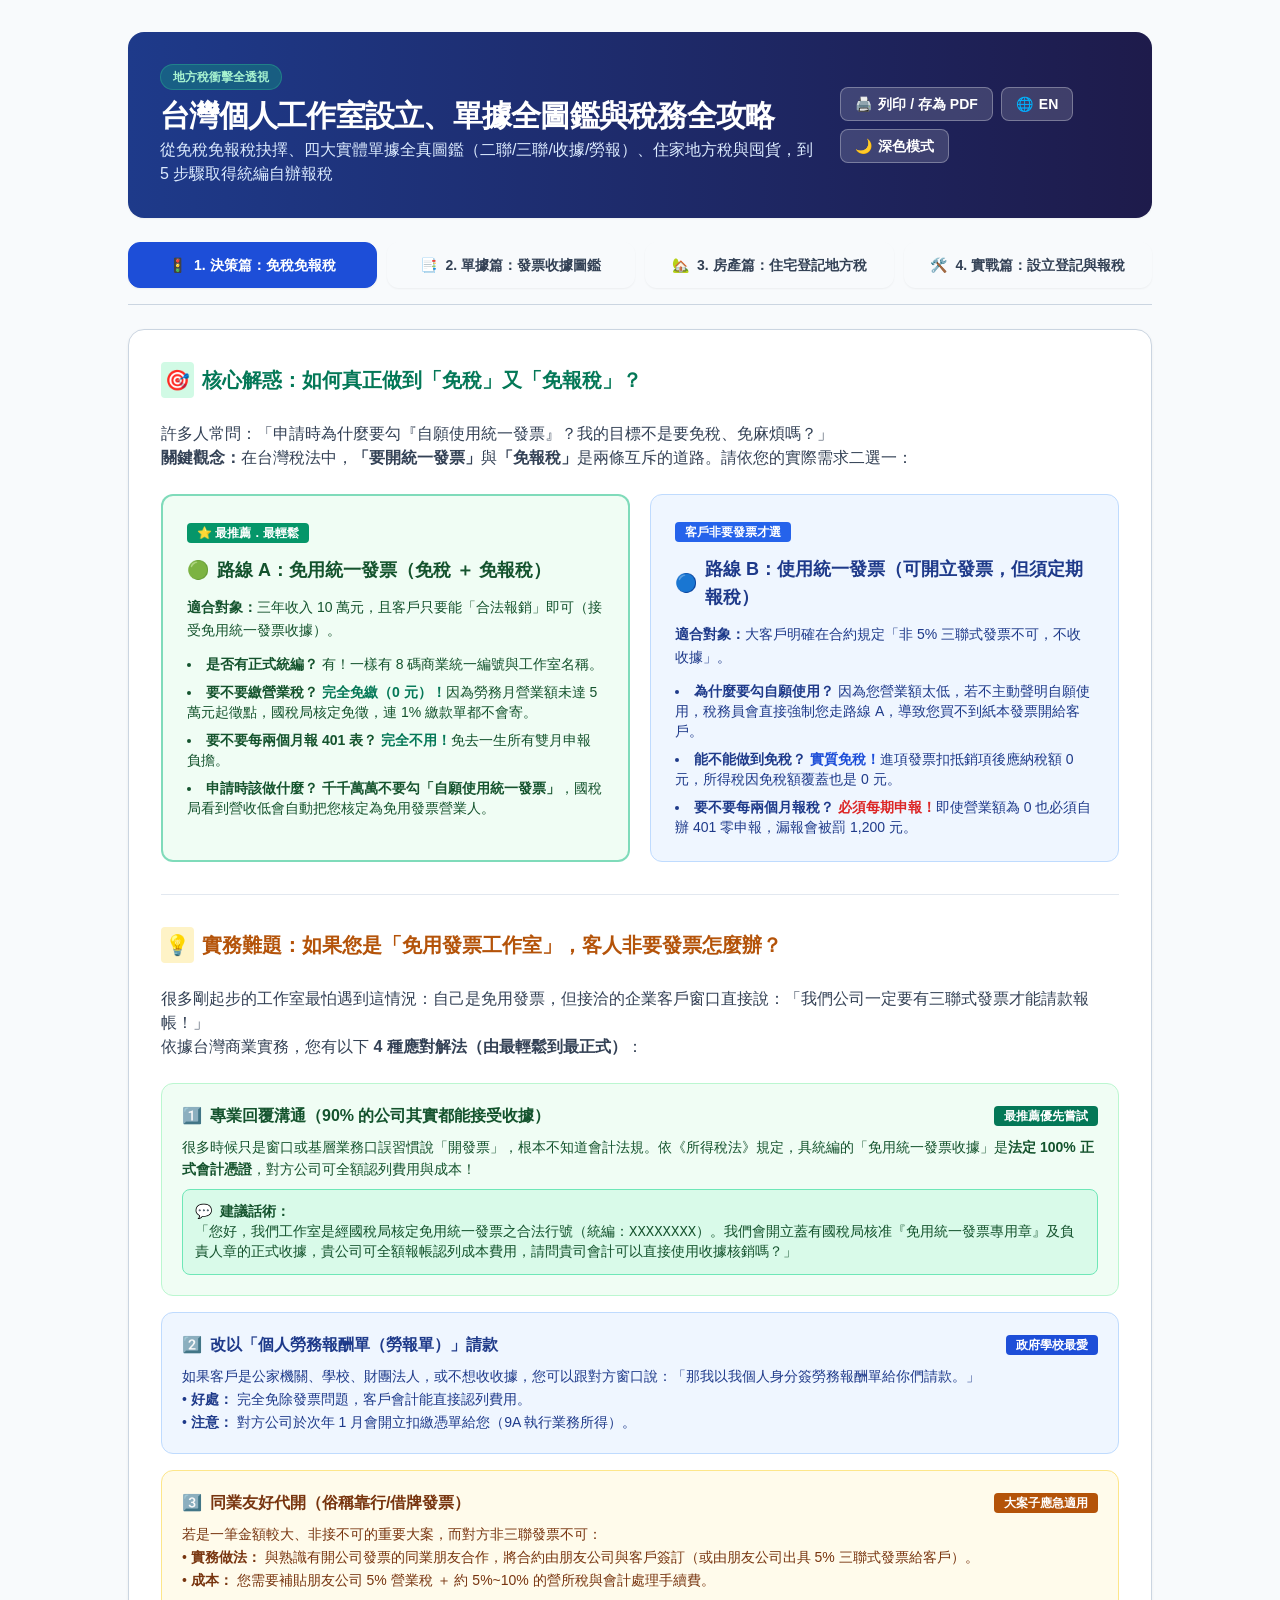
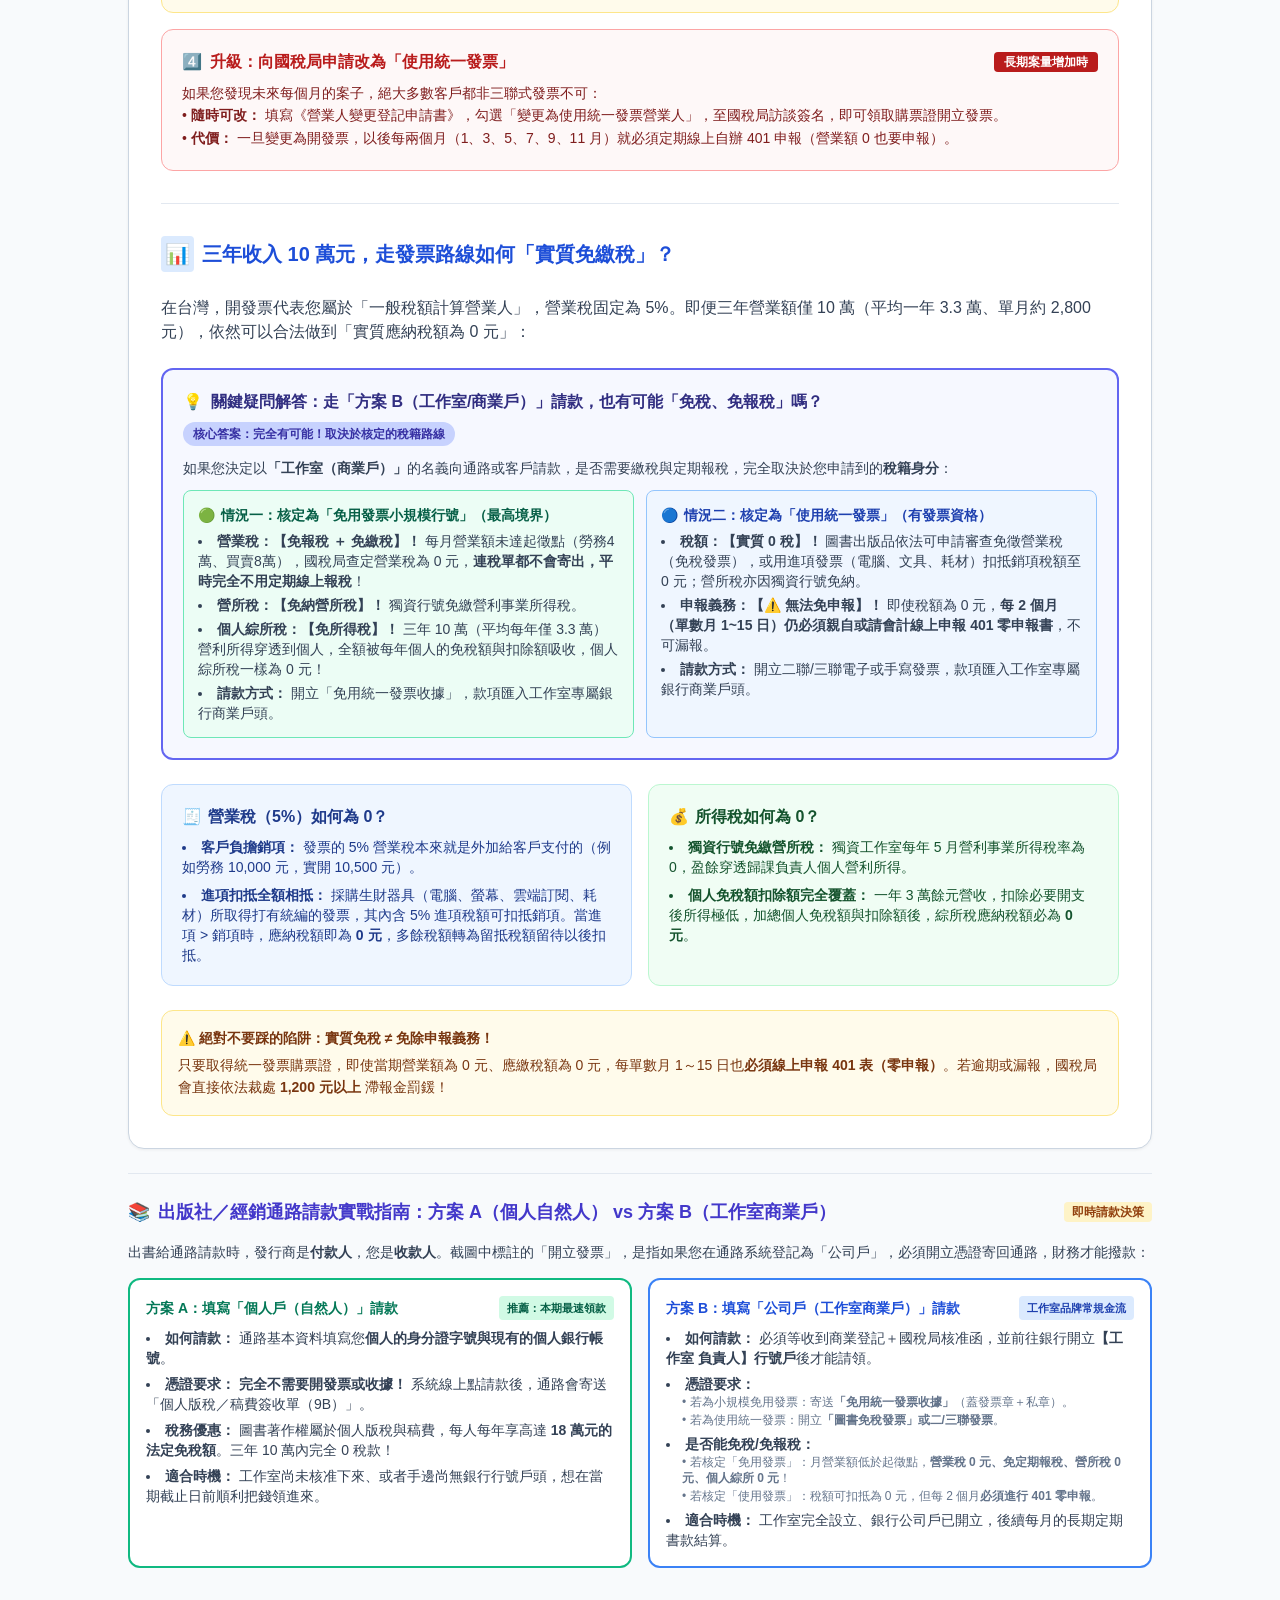
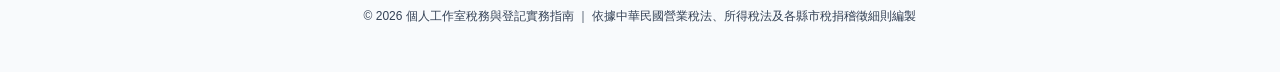
==== index.html @ 82ecda9c "feat: initial commit with interactive studio tax guide, high-contrast dark mode SOP, and GitHub Page" ====
<!DOCTYPE html>

<html class="light" data-theme="light" lang="zh-TW">
<head>
<meta charset="utf-8"/>
<meta content="width=device-width, initial-scale=1.0" name="viewport"/>
<title>台灣個人工作室設立、單據全圖鑑與稅務全攻略（單檔分享版）</title>
<script>
        tailwind = {
            darkMode: 'class'
        };
    </script>
<script>
(()=>{var qv=Object.create;var Hi=Object.defineProperty;var $v=Object.getOwnPropertyDescriptor;var Lv=Object.getOwnPropertyNames;var Mv=Object.getPrototypeOf,Nv=Object.prototype.hasOwnProperty;var df=r=>Hi(r,"__esModule",{value:!0});var hf=r=>{if(typeof require!="undefined")return require(r);throw new Error('Dynamic require of "'+r+'" is not supported')};var P=(r,e)=>()=>(r&&(e=r(r=0)),e);var x=(r,e)=>()=>(e||r((e={exports:{}}).exports,e),e.exports),Ge=(r,e)=>{df(r);for(var t in e)Hi(r,t,{get:e[t],enumerable:!0})},Bv=(r,e,t)=>{if(e&&typeof e=="object"||typeof e=="function")for(let i of Lv(e))!Nv.call(r,i)&&i!=="default"&&Hi(r,i,{get:()=>e[i],enumerable:!(t=$v(e,i))||t.enumerable});return r},pe=r=>Bv(df(Hi(r!=null?qv(Mv(r)):{},"default",r&&r.__esModule&&"default"in r?{get:()=>r.default,enumerable:!0}:{value:r,enumerable:!0})),r);var m,u=P(()=>{m={platform:"",env:{},versions:{node:"14.17.6"}}});var Fv,be,ft=P(()=>{u();Fv=0,be={readFileSync:r=>self[r]||"",statSync:()=>({mtimeMs:Fv++}),promises:{readFile:r=>Promise.resolve(self[r]||"")}}});var Fs=x((oP,gf)=>{u();"use strict";var mf=class{constructor(e={}){if(!(e.maxSize&&e.maxSize>0))throw new TypeError("`maxSize` must be a number greater than 0");if(typeof e.maxAge=="number"&&e.maxAge===0)throw new TypeError("`maxAge` must be a number greater than 0");this.maxSize=e.maxSize,this.maxAge=e.maxAge||1/0,this.onEviction=e.onEviction,this.cache=new Map,this.oldCache=new Map,this._size=0}_emitEvictions(e){if(typeof this.onEviction=="function")for(let[t,i]of e)this.onEviction(t,i.value)}_deleteIfExpired(e,t){return typeof t.expiry=="number"&&t.expiry<=Date.now()?(typeof this.onEviction=="function"&&this.onEviction(e,t.value),this.delete(e)):!1}_getOrDeleteIfExpired(e,t){if(this._deleteIfExpired(e,t)===!1)return t.value}_getItemValue(e,t){return t.expiry?this._getOrDeleteIfExpired(e,t):t.value}_peek(e,t){let i=t.get(e);return this._getItemValue(e,i)}_set(e,t){this.cache.set(e,t),this._size++,this._size>=this.maxSize&&(this._size=0,this._emitEvictions(this.oldCache),this.oldCache=this.cache,this.cache=new Map)}_moveToRecent(e,t){this.oldCache.delete(e),this._set(e,t)}*_entriesAscending(){for(let e of this.oldCache){let[t,i]=e;this.cache.has(t)||this._deleteIfExpired(t,i)===!1&&(yield e)}for(let e of this.cache){let[t,i]=e;this._deleteIfExpired(t,i)===!1&&(yield e)}}get(e){if(this.cache.has(e)){let t=this.cache.get(e);return this._getItemValue(e,t)}if(this.oldCache.has(e)){let t=this.oldCache.get(e);if(this._deleteIfExpired(e,t)===!1)return this._moveToRecent(e,t),t.value}}set(e,t,{maxAge:i=this.maxAge===1/0?void 0:Date.now()+this.maxAge}={}){this.cache.has(e)?this.cache.set(e,{value:t,maxAge:i}):this._set(e,{value:t,expiry:i})}has(e){return this.cache.has(e)?!this._deleteIfExpired(e,this.cache.get(e)):this.oldCache.has(e)?!this._deleteIfExpired(e,this.oldCache.get(e)):!1}peek(e){if(this.cache.has(e))return this._peek(e,this.cache);if(this.oldCache.has(e))return this._peek(e,this.oldCache)}delete(e){let t=this.cache.delete(e);return t&&this._size--,this.oldCache.delete(e)||t}clear(){this.cache.clear(),this.oldCache.clear(),this._size=0}resize(e){if(!(e&&e>0))throw new TypeError("`maxSize` must be a number greater than 0");let t=[...this._entriesAscending()],i=t.length-e;i<0?(this.cache=new Map(t),this.oldCache=new Map,this._size=t.length):(i>0&&this._emitEvictions(t.slice(0,i)),this.oldCache=new Map(t.slice(i)),this.cache=new Map,this._size=0),this.maxSize=e}*keys(){for(let[e]of this)yield e}*values(){for(let[,e]of this)yield e}*[Symbol.iterator](){for(let e of this.cache){let[t,i]=e;this._deleteIfExpired(t,i)===!1&&(yield[t,i.value])}for(let e of this.oldCache){let[t,i]=e;this.cache.has(t)||this._deleteIfExpired(t,i)===!1&&(yield[t,i.value])}}*entriesDescending(){let e=[...this.cache];for(let t=e.length-1;t>=0;--t){let i=e[t],[n,s]=i;this._deleteIfExpired(n,s)===!1&&(yield[n,s.value])}e=[...this.oldCache];for(let t=e.length-1;t>=0;--t){let i=e[t],[n,s]=i;this.cache.has(n)||this._deleteIfExpired(n,s)===!1&&(yield[n,s.value])}}*entriesAscending(){for(let[e,t]of this._entriesAscending())yield[e,t.value]}get size(){if(!this._size)return this.oldCache.size;let e=0;for(let t of this.oldCache.keys())this.cache.has(t)||e++;return Math.min(this._size+e,this.maxSize)}};gf.exports=mf});var yf,bf=P(()=>{u();yf=r=>r&&r._hash});function Wi(r){return yf(r,{ignoreUnknown:!0})}var wf=P(()=>{u();bf()});function xt(r){if(r=`${r}`,r==="0")return"0";if(/^[+-]?(\d+|\d*\.\d+)(e[+-]?\d+)?(%|\w+)?$/.test(r))return r.replace(/^[+-]?/,t=>t==="-"?"":"-");let e=["var","calc","min","max","clamp"];for(let t of e)if(r.includes(`${t}(`))return`calc(${r} * -1)`}var Gi=P(()=>{u()});var vf,xf=P(()=>{u();vf=["preflight","container","accessibility","pointerEvents","visibility","position","inset","isolation","zIndex","order","gridColumn","gridColumnStart","gridColumnEnd","gridRow","gridRowStart","gridRowEnd","float","clear","margin","boxSizing","lineClamp","display","aspectRatio","size","height","maxHeight","minHeight","width","minWidth","maxWidth","flex","flexShrink","flexGrow","flexBasis","tableLayout","captionSide","borderCollapse","borderSpacing","transformOrigin","translate","rotate","skew","scale","transform","animation","cursor","touchAction","userSelect","resize","scrollSnapType","scrollSnapAlign","scrollSnapStop","scrollMargin","scrollPadding","listStylePosition","listStyleType","listStyleImage","appearance","columns","breakBefore","breakInside","breakAfter","gridAutoColumns","gridAutoFlow","gridAutoRows","gridTemplateColumns","gridTemplateRows","flexDirection","flexWrap","placeContent","placeItems","alignContent","alignItems","justifyContent","justifyItems","gap","space","divideWidth","divideStyle","divideColor","divideOpacity","placeSelf","alignSelf","justifySelf","overflow","overscrollBehavior","scrollBehavior","textOverflow","hyphens","whitespace","textWrap","wordBreak","borderRadius","borderWidth","borderStyle","borderColor","borderOpacity","backgroundColor","backgroundOpacity","backgroundImage","gradientColorStops","boxDecorationBreak","backgroundSize","backgroundAttachment","backgroundClip","backgroundPosition","backgroundRepeat","backgroundOrigin","fill","stroke","strokeWidth","objectFit","objectPosition","padding","textAlign","textIndent","verticalAlign","fontFamily","fontSize","fontWeight","textTransform","fontStyle","fontVariantNumeric","lineHeight","letterSpacing","textColor","textOpacity","textDecoration","textDecorationColor","textDecorationStyle","textDecorationThickness","textUnderlineOffset","fontSmoothing","placeholderColor","placeholderOpacity","caretColor","accentColor","opacity","backgroundBlendMode","mixBlendMode","boxShadow","boxShadowColor","outlineStyle","outlineWidth","outlineOffset","outlineColor","ringWidth","ringColor","ringOpacity","ringOffsetWidth","ringOffsetColor","blur","brightness","contrast","dropShadow","grayscale","hueRotate","invert","saturate","sepia","filter","backdropBlur","backdropBrightness","backdropContrast","backdropGrayscale","backdropHueRotate","backdropInvert","backdropOpacity","backdropSaturate","backdropSepia","backdropFilter","transitionProperty","transitionDelay","transitionDuration","transitionTimingFunction","willChange","contain","content","forcedColorAdjust"]});function kf(r,e){return r===void 0?e:Array.isArray(r)?r:[...new Set(e.filter(i=>r!==!1&&r[i]!==!1).concat(Object.keys(r).filter(i=>r[i]!==!1)))]}var Sf=P(()=>{u()});var Af={};Ge(Af,{default:()=>Qe});var Qe,Qi=P(()=>{u();Qe=new Proxy({},{get:()=>String})});function js(r,e,t){typeof m!="undefined"&&m.env.JEST_WORKER_ID||t&&Cf.has(t)||(t&&Cf.add(t),console.warn(""),e.forEach(i=>console.warn(r,"-",i)))}function zs(r){return Qe.dim(r)}var Cf,G,Be=P(()=>{u();Qi();Cf=new Set;G={info(r,e){js(Qe.bold(Qe.cyan("info")),...Array.isArray(r)?[r]:[e,r])},warn(r,e){["content-problems"].includes(r)||js(Qe.bold(Qe.yellow("warn")),...Array.isArray(r)?[r]:[e,r])},risk(r,e){js(Qe.bold(Qe.magenta("risk")),...Array.isArray(r)?[r]:[e,r])}}});var _f={};Ge(_f,{default:()=>Us});function qr({version:r,from:e,to:t}){G.warn(`${e}-color-renamed`,[`As of Tailwind CSS ${r}, \`${e}\` has been renamed to \`${t}\`.`,"Update your configuration file to silence this warning."])}var Us,Vs=P(()=>{u();Be();Us={inherit:"inherit",current:"currentColor",transparent:"transparent",black:"#000",white:"#fff",slate:{50:"#f8fafc",100:"#f1f5f9",200:"#e2e8f0",300:"#cbd5e1",400:"#94a3b8",500:"#64748b",600:"#475569",700:"#334155",800:"#1e293b",900:"#0f172a",950:"#020617"},gray:{50:"#f9fafb",100:"#f3f4f6",200:"#e5e7eb",300:"#d1d5db",400:"#9ca3af",500:"#6b7280",600:"#4b5563",700:"#374151",800:"#1f2937",900:"#111827",950:"#030712"},zinc:{50:"#fafafa",100:"#f4f4f5",200:"#e4e4e7",300:"#d4d4d8",400:"#a1a1aa",500:"#71717a",600:"#52525b",700:"#3f3f46",800:"#27272a",900:"#18181b",950:"#09090b"},neutral:{50:"#fafafa",100:"#f5f5f5",200:"#e5e5e5",300:"#d4d4d4",400:"#a3a3a3",500:"#737373",600:"#525252",700:"#404040",800:"#262626",900:"#171717",950:"#0a0a0a"},stone:{50:"#fafaf9",100:"#f5f5f4",200:"#e7e5e4",300:"#d6d3d1",400:"#a8a29e",500:"#78716c",600:"#57534e",700:"#44403c",800:"#292524",900:"#1c1917",950:"#0c0a09"},red:{50:"#fef2f2",100:"#fee2e2",200:"#fecaca",300:"#fca5a5",400:"#f87171",500:"#ef4444",600:"#dc2626",700:"#b91c1c",800:"#991b1b",900:"#7f1d1d",950:"#450a0a"},orange:{50:"#fff7ed",100:"#ffedd5",200:"#fed7aa",300:"#fdba74",400:"#fb923c",500:"#f97316",600:"#ea580c",700:"#c2410c",800:"#9a3412",900:"#7c2d12",950:"#431407"},amber:{50:"#fffbeb",100:"#fef3c7",200:"#fde68a",300:"#fcd34d",400:"#fbbf24",500:"#f59e0b",600:"#d97706",700:"#b45309",800:"#92400e",900:"#78350f",950:"#451a03"},yellow:{50:"#fefce8",100:"#fef9c3",200:"#fef08a",300:"#fde047",400:"#facc15",500:"#eab308",600:"#ca8a04",700:"#a16207",800:"#854d0e",900:"#713f12",950:"#422006"},lime:{50:"#f7fee7",100:"#ecfccb",200:"#d9f99d",300:"#bef264",400:"#a3e635",500:"#84cc16",600:"#65a30d",700:"#4d7c0f",800:"#3f6212",900:"#365314",950:"#1a2e05"},green:{50:"#f0fdf4",100:"#dcfce7",200:"#bbf7d0",300:"#86efac",400:"#4ade80",500:"#22c55e",600:"#16a34a",700:"#15803d",800:"#166534",900:"#14532d",950:"#052e16"},emerald:{50:"#ecfdf5",100:"#d1fae5",200:"#a7f3d0",300:"#6ee7b7",400:"#34d399",500:"#10b981",600:"#059669",700:"#047857",800:"#065f46",900:"#064e3b",950:"#022c22"},teal:{50:"#f0fdfa",100:"#ccfbf1",200:"#99f6e4",300:"#5eead4",400:"#2dd4bf",500:"#14b8a6",600:"#0d9488",700:"#0f766e",800:"#115e59",900:"#134e4a",950:"#042f2e"},cyan:{50:"#ecfeff",100:"#cffafe",200:"#a5f3fc",300:"#67e8f9",400:"#22d3ee",500:"#06b6d4",600:"#0891b2",700:"#0e7490",800:"#155e75",900:"#164e63",950:"#083344"},sky:{50:"#f0f9ff",100:"#e0f2fe",200:"#bae6fd",300:"#7dd3fc",400:"#38bdf8",500:"#0ea5e9",600:"#0284c7",700:"#0369a1",800:"#075985",900:"#0c4a6e",950:"#082f49"},blue:{50:"#eff6ff",100:"#dbeafe",200:"#bfdbfe",300:"#93c5fd",400:"#60a5fa",500:"#3b82f6",600:"#2563eb",700:"#1d4ed8",800:"#1e40af",900:"#1e3a8a",950:"#172554"},indigo:{50:"#eef2ff",100:"#e0e7ff",200:"#c7d2fe",300:"#a5b4fc",400:"#818cf8",500:"#6366f1",600:"#4f46e5",700:"#4338ca",800:"#3730a3",900:"#312e81",950:"#1e1b4b"},violet:{50:"#f5f3ff",100:"#ede9fe",200:"#ddd6fe",300:"#c4b5fd",400:"#a78bfa",500:"#8b5cf6",600:"#7c3aed",700:"#6d28d9",800:"#5b21b6",900:"#4c1d95",950:"#2e1065"},purple:{50:"#faf5ff",100:"#f3e8ff",200:"#e9d5ff",300:"#d8b4fe",400:"#c084fc",500:"#a855f7",600:"#9333ea",700:"#7e22ce",800:"#6b21a8",900:"#581c87",950:"#3b0764"},fuchsia:{50:"#fdf4ff",100:"#fae8ff",200:"#f5d0fe",300:"#f0abfc",400:"#e879f9",500:"#d946ef",600:"#c026d3",700:"#a21caf",800:"#86198f",900:"#701a75",950:"#4a044e"},pink:{50:"#fdf2f8",100:"#fce7f3",200:"#fbcfe8",300:"#f9a8d4",400:"#f472b6",500:"#ec4899",600:"#db2777",700:"#be185d",800:"#9d174d",900:"#831843",950:"#500724"},rose:{50:"#fff1f2",100:"#ffe4e6",200:"#fecdd3",300:"#fda4af",400:"#fb7185",500:"#f43f5e",600:"#e11d48",700:"#be123c",800:"#9f1239",900:"#881337",950:"#4c0519"},get lightBlue(){return qr({version:"v2.2",from:"lightBlue",to:"sky"}),this.sky},get warmGray(){return qr({version:"v3.0",from:"warmGray",to:"stone"}),this.stone},get trueGray(){return qr({version:"v3.0",from:"trueGray",to:"neutral"}),this.neutral},get coolGray(){return qr({version:"v3.0",from:"coolGray",to:"gray"}),this.gray},get blueGray(){return qr({version:"v3.0",from:"blueGray",to:"slate"}),this.slate}}});function Hs(r,...e){for(let t of e){for(let i in t)r?.hasOwnProperty?.(i)||(r[i]=t[i]);for(let i of Object.getOwnPropertySymbols(t))r?.hasOwnProperty?.(i)||(r[i]=t[i])}return r}var Ef=P(()=>{u()});function kt(r){if(Array.isArray(r))return r;let e=r.split("[").length-1,t=r.split("]").length-1;if(e!==t)throw new Error(`Path is invalid. Has unbalanced brackets: ${r}`);return r.split(/\.(?![^\[]*\])|[\[\]]/g).filter(Boolean)}var Yi=P(()=>{u()});function we(r,e){return Ki.future.includes(e)?r.future==="all"||(r?.future?.[e]??Of[e]??!1):Ki.experimental.includes(e)?r.experimental==="all"||(r?.experimental?.[e]??Of[e]??!1):!1}function Tf(r){return r.experimental==="all"?Ki.experimental:Object.keys(r?.experimental??{}).filter(e=>Ki.experimental.includes(e)&&r.experimental[e])}function Rf(r){if(m.env.JEST_WORKER_ID===void 0&&Tf(r).length>0){let e=Tf(r).map(t=>Qe.yellow(t)).join(", ");G.warn("experimental-flags-enabled",[`You have enabled experimental features: ${e}`,"Experimental features in Tailwind CSS are not covered by semver, may introduce breaking changes, and can change at any time."])}}var Of,Ki,ct=P(()=>{u();Qi();Be();Of={optimizeUniversalDefaults:!1,generalizedModifiers:!0,disableColorOpacityUtilitiesByDefault:!1,relativeContentPathsByDefault:!1},Ki={future:["hoverOnlyWhenSupported","respectDefaultRingColorOpacity","disableColorOpacityUtilitiesByDefault","relativeContentPathsByDefault"],experimental:["optimizeUniversalDefaults","generalizedModifiers"]}});function Pf(r){(()=>{if(r.purge||!r.content||!Array.isArray(r.content)&&!(typeof r.content=="object"&&r.content!==null))return!1;if(Array.isArray(r.content))return r.content.every(t=>typeof t=="string"?!0:!(typeof t?.raw!="string"||t?.extension&&typeof t?.extension!="string"));if(typeof r.content=="object"&&r.content!==null){if(Object.keys(r.content).some(t=>!["files","relative","extract","transform"].includes(t)))return!1;if(Array.isArray(r.content.files)){if(!r.content.files.every(t=>typeof t=="string"?!0:!(typeof t?.raw!="string"||t?.extension&&typeof t?.extension!="string")))return!1;if(typeof r.content.extract=="object"){for(let t of Object.values(r.content.extract))if(typeof t!="function")return!1}else if(!(r.content.extract===void 0||typeof r.content.extract=="function"))return!1;if(typeof r.content.transform=="object"){for(let t of Object.values(r.content.transform))if(typeof t!="function")return!1}else if(!(r.content.transform===void 0||typeof r.content.transform=="function"))return!1;if(typeof r.content.relative!="boolean"&&typeof r.content.relative!="undefined")return!1}return!0}return!1})()||G.warn("purge-deprecation",["The `purge`/`content` options have changed in Tailwind CSS v3.0.","Update your configuration file to eliminate this warning.","https://tailwindcss.com/docs/upgrade-guide#configure-content-sources"]),r.safelist=(()=>{let{content:t,purge:i,safelist:n}=r;return Array.isArray(n)?n:Array.isArray(t?.safelist)?t.safelist:Array.isArray(i?.safelist)?i.safelist:Array.isArray(i?.options?.safelist)?i.options.safelist:[]})(),r.blocklist=(()=>{let{blocklist:t}=r;if(Array.isArray(t)){if(t.every(i=>typeof i=="string"))return t;G.warn("blocklist-invalid",["The `blocklist` option must be an array of strings.","https://tailwindcss.com/docs/content-configuration#discarding-classes"])}return[]})(),typeof r.prefix=="function"?(G.warn("prefix-function",["As of Tailwind CSS v3.0, `prefix` cannot be a function.","Update `prefix` in your configuration to be a string to eliminate this warning.","https://tailwindcss.com/docs/upgrade-guide#prefix-cannot-be-a-function"]),r.prefix=""):r.prefix=r.prefix??"",r.content={relative:(()=>{let{content:t}=r;return t?.relative?t.relative:we(r,"relativeContentPathsByDefault")})(),files:(()=>{let{content:t,purge:i}=r;return Array.isArray(i)?i:Array.isArray(i?.content)?i.content:Array.isArray(t)?t:Array.isArray(t?.content)?t.content:Array.isArray(t?.files)?t.files:[]})(),extract:(()=>{let t=(()=>r.purge?.extract?r.purge.extract:r.content?.extract?r.content.extract:r.purge?.extract?.DEFAULT?r.purge.extract.DEFAULT:r.content?.extract?.DEFAULT?r.content.extract.DEFAULT:r.purge?.options?.extractors?r.purge.options.extractors:r.content?.options?.extractors?r.content.options.extractors:{})(),i={},n=(()=>{if(r.purge?.options?.defaultExtractor)return r.purge.options.defaultExtractor;if(r.content?.options?.defaultExtractor)return r.content.options.defaultExtractor})();if(n!==void 0&&(i.DEFAULT=n),typeof t=="function")i.DEFAULT=t;else if(Array.isArray(t))for(let{extensions:s,extractor:a}of t??[])for(let o of s)i[o]=a;else typeof t=="object"&&t!==null&&Object.assign(i,t);return i})(),transform:(()=>{let t=(()=>r.purge?.transform?r.purge.transform:r.content?.transform?r.content.transform:r.purge?.transform?.DEFAULT?r.purge.transform.DEFAULT:r.content?.transform?.DEFAULT?r.content.transform.DEFAULT:{})(),i={};return typeof t=="function"?i.DEFAULT=t:typeof t=="object"&&t!==null&&Object.assign(i,t),i})()};for(let t of r.content.files)if(typeof t=="string"&&/{([^,]*?)}/g.test(t)){G.warn("invalid-glob-braces",[`The glob pattern ${zs(t)} in your Tailwind CSS configuration is invalid.`,`Update it to ${zs(t.replace(/{([^,]*?)}/g,"$1"))} to silence this warning.`]);break}return r}var If=P(()=>{u();ct();Be()});function ke(r){if(Object.prototype.toString.call(r)!=="[object Object]")return!1;let e=Object.getPrototypeOf(r);return e===null||Object.getPrototypeOf(e)===null}var Kt=P(()=>{u()});function St(r){return Array.isArray(r)?r.map(e=>St(e)):typeof r=="object"&&r!==null?Object.fromEntries(Object.entries(r).map(([e,t])=>[e,St(t)])):r}var Xi=P(()=>{u()});function jt(r){return r.replace(/\\,/g,"\\2c ")}var Zi=P(()=>{u()});var Ws,Df=P(()=>{u();Ws={aliceblue:[240,248,255],antiquewhite:[250,235,215],aqua:[0,255,255],aquamarine:[127,255,212],azure:[240,255,255],beige:[245,245,220],bisque:[255,228,196],black:[0,0,0],blanchedalmond:[255,235,205],blue:[0,0,255],blueviolet:[138,43,226],brown:[165,42,42],burlywood:[222,184,135],cadetblue:[95,158,160],chartreuse:[127,255,0],chocolate:[210,105,30],coral:[255,127,80],cornflowerblue:[100,149,237],cornsilk:[255,248,220],crimson:[220,20,60],cyan:[0,255,255],darkblue:[0,0,139],darkcyan:[0,139,139],darkgoldenrod:[184,134,11],darkgray:[169,169,169],darkgreen:[0,100,0],darkgrey:[169,169,169],darkkhaki:[189,183,107],darkmagenta:[139,0,139],darkolivegreen:[85,107,47],darkorange:[255,140,0],darkorchid:[153,50,204],darkred:[139,0,0],darksalmon:[233,150,122],darkseagreen:[143,188,143],darkslateblue:[72,61,139],darkslategray:[47,79,79],darkslategrey:[47,79,79],darkturquoise:[0,206,209],darkviolet:[148,0,211],deeppink:[255,20,147],deepskyblue:[0,191,255],dimgray:[105,105,105],dimgrey:[105,105,105],dodgerblue:[30,144,255],firebrick:[178,34,34],floralwhite:[255,250,240],forestgreen:[34,139,34],fuchsia:[255,0,255],gainsboro:[220,220,220],ghostwhite:[248,248,255],gold:[255,215,0],goldenrod:[218,165,32],gray:[128,128,128],green:[0,128,0],greenyellow:[173,255,47],grey:[128,128,128],honeydew:[240,255,240],hotpink:[255,105,180],indianred:[205,92,92],indigo:[75,0,130],ivory:[255,255,240],khaki:[240,230,140],lavender:[230,230,250],lavenderblush:[255,240,245],lawngreen:[124,252,0],lemonchiffon:[255,250,205],lightblue:[173,216,230],lightcoral:[240,128,128],lightcyan:[224,255,255],lightgoldenrodyellow:[250,250,210],lightgray:[211,211,211],lightgreen:[144,238,144],lightgrey:[211,211,211],lightpink:[255,182,193],lightsalmon:[255,160,122],lightseagreen:[32,178,170],lightskyblue:[135,206,250],lightslategray:[119,136,153],lightslategrey:[119,136,153],lightsteelblue:[176,196,222],lightyellow:[255,255,224],lime:[0,255,0],limegreen:[50,205,50],linen:[250,240,230],magenta:[255,0,255],maroon:[128,0,0],mediumaquamarine:[102,205,170],mediumblue:[0,0,205],mediumorchid:[186,85,211],mediumpurple:[147,112,219],mediumseagreen:[60,179,113],mediumslateblue:[123,104,238],mediumspringgreen:[0,250,154],mediumturquoise:[72,209,204],mediumvioletred:[199,21,133],midnightblue:[25,25,112],mintcream:[245,255,250],mistyrose:[255,228,225],moccasin:[255,228,181],navajowhite:[255,222,173],navy:[0,0,128],oldlace:[253,245,230],olive:[128,128,0],olivedrab:[107,142,35],orange:[255,165,0],orangered:[255,69,0],orchid:[218,112,214],palegoldenrod:[238,232,170],palegreen:[152,251,152],paleturquoise:[175,238,238],palevioletred:[219,112,147],papayawhip:[255,239,213],peachpuff:[255,218,185],peru:[205,133,63],pink:[255,192,203],plum:[221,160,221],powderblue:[176,224,230],purple:[128,0,128],rebeccapurple:[102,51,153],red:[255,0,0],rosybrown:[188,143,143],royalblue:[65,105,225],saddlebrown:[139,69,19],salmon:[250,128,114],sandybrown:[244,164,96],seagreen:[46,139,87],seashell:[255,245,238],sienna:[160,82,45],silver:[192,192,192],skyblue:[135,206,235],slateblue:[106,90,205],slategray:[112,128,144],slategrey:[112,128,144],snow:[255,250,250],springgreen:[0,255,127],steelblue:[70,130,180],tan:[210,180,140],teal:[0,128,128],thistle:[216,191,216],tomato:[255,99,71],turquoise:[64,224,208],violet:[238,130,238],wheat:[245,222,179],white:[255,255,255],whitesmoke:[245,245,245],yellow:[255,255,0],yellowgreen:[154,205,50]}});function $r(r,{loose:e=!1}={}){if(typeof r!="string")return null;if(r=r.trim(),r==="transparent")return{mode:"rgb",color:["0","0","0"],alpha:"0"};if(r in Ws)return{mode:"rgb",color:Ws[r].map(s=>s.toString())};let t=r.replace(zv,(s,a,o,l,c)=>["#",a,a,o,o,l,l,c?c+c:""].join("")).match(jv);if(t!==null)return{mode:"rgb",color:[parseInt(t[1],16),parseInt(t[2],16),parseInt(t[3],16)].map(s=>s.toString()),alpha:t[4]?(parseInt(t[4],16)/255).toString():void 0};let i=r.match(Uv)??r.match(Vv);if(i===null)return null;let n=[i[2],i[3],i[4]].filter(Boolean).map(s=>s.toString());return n.length===2&&n[0].startsWith("var(")?{mode:i[1],color:[n[0]],alpha:n[1]}:!e&&n.length!==3||n.length<3&&!n.some(s=>/^var\(.*?\)$/.test(s))?null:{mode:i[1],color:n,alpha:i[5]?.toString?.()}}function Gs({mode:r,color:e,alpha:t}){let i=t!==void 0;return r==="rgba"||r==="hsla"?`${r}(${e.join(", ")}${i?`, ${t}`:""})`:`${r}(${e.join(" ")}${i?` / ${t}`:""})`}var jv,zv,At,Ji,qf,Ct,Uv,Vv,Qs=P(()=>{u();Df();jv=/^#([a-f\d]{2})([a-f\d]{2})([a-f\d]{2})([a-f\d]{2})?$/i,zv=/^#([a-f\d])([a-f\d])([a-f\d])([a-f\d])?$/i,At=/(?:\d+|\d*\.\d+)%?/,Ji=/(?:\s*,\s*|\s+)/,qf=/\s*[,/]\s*/,Ct=/var\(--(?:[^ )]*?)(?:,(?:[^ )]*?|var\(--[^ )]*?\)))?\)/,Uv=new RegExp(`^(rgba?)\\(\\s*(${At.source}|${Ct.source})(?:${Ji.source}(${At.source}|${Ct.source}))?(?:${Ji.source}(${At.source}|${Ct.source}))?(?:${qf.source}(${At.source}|${Ct.source}))?\\s*\\)$`),Vv=new RegExp(`^(hsla?)\\(\\s*((?:${At.source})(?:deg|rad|grad|turn)?|${Ct.source})(?:${Ji.source}(${At.source}|${Ct.source}))?(?:${Ji.source}(${At.source}|${Ct.source}))?(?:${qf.source}(${At.source}|${Ct.source}))?\\s*\\)$`)});function Je(r,e,t){if(typeof r=="function")return r({opacityValue:e});let i=$r(r,{loose:!0});return i===null?t:Gs({...i,alpha:e})}function Ae({color:r,property:e,variable:t}){let i=[].concat(e);if(typeof r=="function")return{[t]:"1",...Object.fromEntries(i.map(s=>[s,r({opacityVariable:t,opacityValue:`var(${t}, 1)`})]))};let n=$r(r);return n===null?Object.fromEntries(i.map(s=>[s,r])):n.alpha!==void 0?Object.fromEntries(i.map(s=>[s,r])):{[t]:"1",...Object.fromEntries(i.map(s=>[s,Gs({...n,alpha:`var(${t}, 1)`})]))}}var Lr=P(()=>{u();Qs()});function ve(r,e){let t=[],i=[],n=0,s=!1;for(let a=0;a<r.length;a++){let o=r[a];t.length===0&&o===e[0]&&!s&&(e.length===1||r.slice(a,a+e.length)===e)&&(i.push(r.slice(n,a)),n=a+e.length),s=s?!1:o==="\\",o==="("||o==="["||o==="{"?t.push(o):(o===")"&&t[t.length-1]==="("||o==="]"&&t[t.length-1]==="["||o==="}"&&t[t.length-1]==="{")&&t.pop()}return i.push(r.slice(n)),i}var zt=P(()=>{u()});function en(r){return ve(r,",").map(t=>{let i=t.trim(),n={raw:i},s=i.split(Wv),a=new Set;for(let o of s)$f.lastIndex=0,!a.has("KEYWORD")&&Hv.has(o)?(n.keyword=o,a.add("KEYWORD")):$f.test(o)?a.has("X")?a.has("Y")?a.has("BLUR")?a.has("SPREAD")||(n.spread=o,a.add("SPREAD")):(n.blur=o,a.add("BLUR")):(n.y=o,a.add("Y")):(n.x=o,a.add("X")):n.color?(n.unknown||(n.unknown=[]),n.unknown.push(o)):n.color=o;return n.valid=n.x!==void 0&&n.y!==void 0,n})}function Lf(r){return r.map(e=>e.valid?[e.keyword,e.x,e.y,e.blur,e.spread,e.color].filter(Boolean).join(" "):e.raw).join(", ")}var Hv,Wv,$f,Ys=P(()=>{u();zt();Hv=new Set(["inset","inherit","initial","revert","unset"]),Wv=/\ +(?![^(]*\))/g,$f=/^-?(\d+|\.\d+)(.*?)$/g});function Ks(r){return Gv.some(e=>new RegExp(`^${e}\\(.*\\)`).test(r))}function K(r,e=null,t=!0){let i=e&&Qv.has(e.property);return r.startsWith("--")&&!i?`var(${r})`:r.includes("url(")?r.split(/(url\(.*?\))/g).filter(Boolean).map(n=>/^url\(.*?\)$/.test(n)?n:K(n,e,!1)).join(""):(r=r.replace(/([^\\])_+/g,(n,s)=>s+" ".repeat(n.length-1)).replace(/^_/g," ").replace(/\\_/g,"_"),t&&(r=r.trim()),r=Yv(r),r)}function Ye(r){return r.includes("=")&&(r=r.replace(/(=.*)/g,(e,t)=>{if(t[1]==="'"||t[1]==='"')return t;if(t.length>2){let i=t[t.length-1];if(t[t.length-2]===" "&&(i==="i"||i==="I"||i==="s"||i==="S"))return`="${t.slice(1,-2)}" ${t[t.length-1]}`}return`="${t.slice(1)}"`})),r}function Yv(r){let e=["theme"],t=["min-content","max-content","fit-content","safe-area-inset-top","safe-area-inset-right","safe-area-inset-bottom","safe-area-inset-left","titlebar-area-x","titlebar-area-y","titlebar-area-width","titlebar-area-height","keyboard-inset-top","keyboard-inset-right","keyboard-inset-bottom","keyboard-inset-left","keyboard-inset-width","keyboard-inset-height","radial-gradient","linear-gradient","conic-gradient","repeating-radial-gradient","repeating-linear-gradient","repeating-conic-gradient","anchor-size"];return r.replace(/(calc|min|max|clamp)\(.+\)/g,i=>{let n="";function s(){let a=n.trimEnd();return a[a.length-1]}for(let a=0;a<i.length;a++){let o=function(f){return f.split("").every((d,p)=>i[a+p]===d)},l=function(f){let d=1/0;for(let h of f){let b=i.indexOf(h,a);b!==-1&&b<d&&(d=b)}let p=i.slice(a,d);return a+=p.length-1,p},c=i[a];if(o("var"))n+=l([")",","]);else if(t.some(f=>o(f))){let f=t.find(d=>o(d));n+=f,a+=f.length-1}else e.some(f=>o(f))?n+=l([")"]):o("[")?n+=l(["]"]):["+","-","*","/"].includes(c)&&!["(","+","-","*","/",","].includes(s())?n+=` ${c} `:n+=c}return n.replace(/\s+/g," ")})}function Xs(r){return r.startsWith("url(")}function Zs(r){return!isNaN(Number(r))||Ks(r)}function Mr(r){return r.endsWith("%")&&Zs(r.slice(0,-1))||Ks(r)}function Nr(r){return r==="0"||new RegExp(`^[+-]?[0-9]*.?[0-9]+(?:[eE][+-]?[0-9]+)?${Xv}$`).test(r)||Ks(r)}function Mf(r){return Zv.has(r)}function Nf(r){let e=en(K(r));for(let t of e)if(!t.valid)return!1;return!0}function Bf(r){let e=0;return ve(r,"_").every(i=>(i=K(i),i.startsWith("var(")?!0:$r(i,{loose:!0})!==null?(e++,!0):!1))?e>0:!1}function Ff(r){let e=0;return ve(r,",").every(i=>(i=K(i),i.startsWith("var(")?!0:Xs(i)||ex(i)||["element(","image(","cross-fade(","image-set("].some(n=>i.startsWith(n))?(e++,!0):!1))?e>0:!1}function ex(r){r=K(r);for(let e of Jv)if(r.startsWith(`${e}(`))return!0;return!1}function jf(r){let e=0;return ve(r,"_").every(i=>(i=K(i),i.startsWith("var(")?!0:tx.has(i)||Nr(i)||Mr(i)?(e++,!0):!1))?e>0:!1}function zf(r){let e=0;return ve(r,",").every(i=>(i=K(i),i.startsWith("var(")?!0:i.includes(" ")&&!/(['"])([^"']+)\1/g.test(i)||/^\d/g.test(i)?!1:(e++,!0)))?e>0:!1}function Uf(r){return rx.has(r)}function Vf(r){return ix.has(r)}function Hf(r){return nx.has(r)}var Gv,Qv,Kv,Xv,Zv,Jv,tx,rx,ix,nx,Br=P(()=>{u();Qs();Ys();zt();Gv=["min","max","clamp","calc"];Qv=new Set(["scroll-timeline-name","timeline-scope","view-timeline-name","font-palette","anchor-name","anchor-scope","position-anchor","position-try-options","scroll-timeline","animation-timeline","view-timeline","position-try"]);Kv=["cm","mm","Q","in","pc","pt","px","em","ex","ch","rem","lh","rlh","vw","vh","vmin","vmax","vb","vi","svw","svh","lvw","lvh","dvw","dvh","cqw","cqh","cqi","cqb","cqmin","cqmax"],Xv=`(?:${Kv.join("|")})`;Zv=new Set(["thin","medium","thick"]);Jv=new Set(["conic-gradient","linear-gradient","radial-gradient","repeating-conic-gradient","repeating-linear-gradient","repeating-radial-gradient"]);tx=new Set(["center","top","right","bottom","left"]);rx=new Set(["serif","sans-serif","monospace","cursive","fantasy","system-ui","ui-serif","ui-sans-serif","ui-monospace","ui-rounded","math","emoji","fangsong"]);ix=new Set(["xx-small","x-small","small","medium","large","x-large","xx-large","xxx-large"]);nx=new Set(["larger","smaller"])});function Wf(r){let e=["cover","contain"];return ve(r,",").every(t=>{let i=ve(t,"_").filter(Boolean);return i.length===1&&e.includes(i[0])?!0:i.length!==1&&i.length!==2?!1:i.every(n=>Nr(n)||Mr(n)||n==="auto")})}var Gf=P(()=>{u();Br();zt()});function Qf(r,e){r.walkClasses(t=>{t.value=e(t.value),t.raws&&t.raws.value&&(t.raws.value=jt(t.raws.value))})}function Yf(r,e){if(!_t(r))return;let t=r.slice(1,-1);if(!!e(t))return K(t)}function sx(r,e={},t){let i=e[r];if(i!==void 0)return xt(i);if(_t(r)){let n=Yf(r,t);return n===void 0?void 0:xt(n)}}function tn(r,e={},{validate:t=()=>!0}={}){let i=e.values?.[r];return i!==void 0?i:e.supportsNegativeValues&&r.startsWith("-")?sx(r.slice(1),e.values,t):Yf(r,t)}function _t(r){return r.startsWith("[")&&r.endsWith("]")}function Kf(r){let e=r.lastIndexOf("/"),t=r.lastIndexOf("[",e),i=r.indexOf("]",e);return r[e-1]==="]"||r[e+1]==="["||t!==-1&&i!==-1&&t<e&&e<i&&(e=r.lastIndexOf("/",t)),e===-1||e===r.length-1?[r,void 0]:_t(r)&&!r.includes("]/[")?[r,void 0]:[r.slice(0,e),r.slice(e+1)]}function Xt(r){if(typeof r=="string"&&r.includes("<alpha-value>")){let e=r;return({opacityValue:t=1})=>e.replace(/<alpha-value>/g,t)}return r}function Xf(r){return K(r.slice(1,-1))}function ax(r,e={},{tailwindConfig:t={}}={}){if(e.values?.[r]!==void 0)return Xt(e.values?.[r]);let[i,n]=Kf(r);if(n!==void 0){let s=e.values?.[i]??(_t(i)?i.slice(1,-1):void 0);return s===void 0?void 0:(s=Xt(s),_t(n)?Je(s,Xf(n)):t.theme?.opacity?.[n]===void 0?void 0:Je(s,t.theme.opacity[n]))}return tn(r,e,{validate:Bf})}function ox(r,e={}){return e.values?.[r]}function qe(r){return(e,t)=>tn(e,t,{validate:r})}function lx(r,e){let t=r.indexOf(e);return t===-1?[void 0,r]:[r.slice(0,t),r.slice(t+1)]}function ea(r,e,t,i){if(t.values&&e in t.values)for(let{type:s}of r??[]){let a=Js[s](e,t,{tailwindConfig:i});if(a!==void 0)return[a,s,null]}if(_t(e)){let s=e.slice(1,-1),[a,o]=lx(s,":");if(!/^[\w-_]+$/g.test(a))o=s;else if(a!==void 0&&!Zf.includes(a))return[];if(o.length>0&&Zf.includes(a))return[tn(`[${o}]`,t),a,null]}let n=ta(r,e,t,i);for(let s of n)return s;return[]}function*ta(r,e,t,i){let n=we(i,"generalizedModifiers"),[s,a]=Kf(e);if(n&&t.modifiers!=null&&(t.modifiers==="any"||typeof t.modifiers=="object"&&(a&&_t(a)||a in t.modifiers))||(s=e,a=void 0),a!==void 0&&s===""&&(s="DEFAULT"),a!==void 0&&typeof t.modifiers=="object"){let l=t.modifiers?.[a]??null;l!==null?a=l:_t(a)&&(a=Xf(a))}for(let{type:l}of r??[]){let c=Js[l](s,t,{tailwindConfig:i});c!==void 0&&(yield[c,l,a??null])}}var Js,Zf,Fr=P(()=>{u();Zi();Lr();Br();Gi();Gf();ct();Js={any:tn,color:ax,url:qe(Xs),image:qe(Ff),length:qe(Nr),percentage:qe(Mr),position:qe(jf),lookup:ox,"generic-name":qe(Uf),"family-name":qe(zf),number:qe(Zs),"line-width":qe(Mf),"absolute-size":qe(Vf),"relative-size":qe(Hf),shadow:qe(Nf),size:qe(Wf)},Zf=Object.keys(Js)});function X(r){return typeof r=="function"?r({}):r}var ra=P(()=>{u()});function Zt(r){return typeof r=="function"}function jr(r,...e){let t=e.pop();for(let i of e)for(let n in i){let s=t(r[n],i[n]);s===void 0?ke(r[n])&&ke(i[n])?r[n]=jr({},r[n],i[n],t):r[n]=i[n]:r[n]=s}return r}function ux(r,...e){return Zt(r)?r(...e):r}function fx(r){return r.reduce((e,{extend:t})=>jr(e,t,(i,n)=>i===void 0?[n]:Array.isArray(i)?[n,...i]:[n,i]),{})}function cx(r){return{...r.reduce((e,t)=>Hs(e,t),{}),extend:fx(r)}}function Jf(r,e){if(Array.isArray(r)&&ke(r[0]))return r.concat(e);if(Array.isArray(e)&&ke(e[0])&&ke(r))return[r,...e];if(Array.isArray(e))return e}function px({extend:r,...e}){return jr(e,r,(t,i)=>!Zt(t)&&!i.some(Zt)?jr({},t,...i,Jf):(n,s)=>jr({},...[t,...i].map(a=>ux(a,n,s)),Jf))}function*dx(r){let e=kt(r);if(e.length===0||(yield e,Array.isArray(r)))return;let t=/^(.*?)\s*\/\s*([^/]+)$/,i=r.match(t);if(i!==null){let[,n,s]=i,a=kt(n);a.alpha=s,yield a}}function hx(r){let e=(t,i)=>{for(let n of dx(t)){let s=0,a=r;for(;a!=null&&s<n.length;)a=a[n[s++]],a=Zt(a)&&(n.alpha===void 0||s<=n.length-1)?a(e,ia):a;if(a!==void 0){if(n.alpha!==void 0){let o=Xt(a);return Je(o,n.alpha,X(o))}return ke(a)?St(a):a}}return i};return Object.assign(e,{theme:e,...ia}),Object.keys(r).reduce((t,i)=>(t[i]=Zt(r[i])?r[i](e,ia):r[i],t),{})}function ec(r){let e=[];return r.forEach(t=>{e=[...e,t];let i=t?.plugins??[];i.length!==0&&i.forEach(n=>{n.__isOptionsFunction&&(n=n()),e=[...e,...ec([n?.config??{}])]})}),e}function mx(r){return[...r].reduceRight((t,i)=>Zt(i)?i({corePlugins:t}):kf(i,t),vf)}function gx(r){return[...r].reduceRight((t,i)=>[...t,...i],[])}function na(r){let e=[...ec(r),{prefix:"",important:!1,separator:":"}];return Pf(Hs({theme:hx(px(cx(e.map(t=>t?.theme??{})))),corePlugins:mx(e.map(t=>t.corePlugins)),plugins:gx(r.map(t=>t?.plugins??[]))},...e))}var ia,tc=P(()=>{u();Gi();xf();Sf();Vs();Ef();Yi();If();Kt();Xi();Fr();Lr();ra();ia={colors:Us,negative(r){return Object.keys(r).filter(e=>r[e]!=="0").reduce((e,t)=>{let i=xt(r[t]);return i!==void 0&&(e[`-${t}`]=i),e},{})},breakpoints(r){return Object.keys(r).filter(e=>typeof r[e]=="string").reduce((e,t)=>({...e,[`screen-${t}`]:r[t]}),{})}}});var rn=x((f3,rc)=>{u();rc.exports={content:[],presets:[],darkMode:"media",theme:{accentColor:({theme:r})=>({...r("colors"),auto:"auto"}),animation:{none:"none",spin:"spin 1s linear infinite",ping:"ping 1s cubic-bezier(0, 0, 0.2, 1) infinite",pulse:"pulse 2s cubic-bezier(0.4, 0, 0.6, 1) infinite",bounce:"bounce 1s infinite"},aria:{busy:'busy="true"',checked:'checked="true"',disabled:'disabled="true"',expanded:'expanded="true"',hidden:'hidden="true"',pressed:'pressed="true"',readonly:'readonly="true"',required:'required="true"',selected:'selected="true"'},aspectRatio:{auto:"auto",square:"1 / 1",video:"16 / 9"},backdropBlur:({theme:r})=>r("blur"),backdropBrightness:({theme:r})=>r("brightness"),backdropContrast:({theme:r})=>r("contrast"),backdropGrayscale:({theme:r})=>r("grayscale"),backdropHueRotate:({theme:r})=>r("hueRotate"),backdropInvert:({theme:r})=>r("invert"),backdropOpacity:({theme:r})=>r("opacity"),backdropSaturate:({theme:r})=>r("saturate"),backdropSepia:({theme:r})=>r("sepia"),backgroundColor:({theme:r})=>r("colors"),backgroundImage:{none:"none","gradient-to-t":"linear-gradient(to top, var(--tw-gradient-stops))","gradient-to-tr":"linear-gradient(to top right, var(--tw-gradient-stops))","gradient-to-r":"linear-gradient(to right, var(--tw-gradient-stops))","gradient-to-br":"linear-gradient(to bottom right, var(--tw-gradient-stops))","gradient-to-b":"linear-gradient(to bottom, var(--tw-gradient-stops))","gradient-to-bl":"linear-gradient(to bottom left, var(--tw-gradient-stops))","gradient-to-l":"linear-gradient(to left, var(--tw-gradient-stops))","gradient-to-tl":"linear-gradient(to top left, var(--tw-gradient-stops))"},backgroundOpacity:({theme:r})=>r("opacity"),backgroundPosition:{bottom:"bottom",center:"center",left:"left","left-bottom":"left bottom","left-top":"left top",right:"right","right-bottom":"right bottom","right-top":"right top",top:"top"},backgroundSize:{auto:"auto",cover:"cover",contain:"contain"},blur:{0:"0",none:"",sm:"4px",DEFAULT:"8px",md:"12px",lg:"16px",xl:"24px","2xl":"40px","3xl":"64px"},borderColor:({theme:r})=>({...r("colors"),DEFAULT:r("colors.gray.200","currentColor")}),borderOpacity:({theme:r})=>r("opacity"),borderRadius:{none:"0px",sm:"0.125rem",DEFAULT:"0.25rem",md:"0.375rem",lg:"0.5rem",xl:"0.75rem","2xl":"1rem","3xl":"1.5rem",full:"9999px"},borderSpacing:({theme:r})=>({...r("spacing")}),borderWidth:{DEFAULT:"1px",0:"0px",2:"2px",4:"4px",8:"8px"},boxShadow:{sm:"0 1px 2px 0 rgb(0 0 0 / 0.05)",DEFAULT:"0 1px 3px 0 rgb(0 0 0 / 0.1), 0 1px 2px -1px rgb(0 0 0 / 0.1)",md:"0 4px 6px -1px rgb(0 0 0 / 0.1), 0 2px 4px -2px rgb(0 0 0 / 0.1)",lg:"0 10px 15px -3px rgb(0 0 0 / 0.1), 0 4px 6px -4px rgb(0 0 0 / 0.1)",xl:"0 20px 25px -5px rgb(0 0 0 / 0.1), 0 8px 10px -6px rgb(0 0 0 / 0.1)","2xl":"0 25px 50px -12px rgb(0 0 0 / 0.25)",inner:"inset 0 2px 4px 0 rgb(0 0 0 / 0.05)",none:"none"},boxShadowColor:({theme:r})=>r("colors"),brightness:{0:"0",50:".5",75:".75",90:".9",95:".95",100:"1",105:"1.05",110:"1.1",125:"1.25",150:"1.5",200:"2"},caretColor:({theme:r})=>r("colors"),colors:({colors:r})=>({inherit:r.inherit,current:r.current,transparent:r.transparent,black:r.black,white:r.white,slate:r.slate,gray:r.gray,zinc:r.zinc,neutral:r.neutral,stone:r.stone,red:r.red,orange:r.orange,amber:r.amber,yellow:r.yellow,lime:r.lime,green:r.green,emerald:r.emerald,teal:r.teal,cyan:r.cyan,sky:r.sky,blue:r.blue,indigo:r.indigo,violet:r.violet,purple:r.purple,fuchsia:r.fuchsia,pink:r.pink,rose:r.rose}),columns:{auto:"auto",1:"1",2:"2",3:"3",4:"4",5:"5",6:"6",7:"7",8:"8",9:"9",10:"10",11:"11",12:"12","3xs":"16rem","2xs":"18rem",xs:"20rem",sm:"24rem",md:"28rem",lg:"32rem",xl:"36rem","2xl":"42rem","3xl":"48rem","4xl":"56rem","5xl":"64rem","6xl":"72rem","7xl":"80rem"},container:{},content:{none:"none"},contrast:{0:"0",50:".5",75:".75",100:"1",125:"1.25",150:"1.5",200:"2"},cursor:{auto:"auto",default:"default",pointer:"pointer",wait:"wait",text:"text",move:"move",help:"help","not-allowed":"not-allowed",none:"none","context-menu":"context-menu",progress:"progress",cell:"cell",crosshair:"crosshair","vertical-text":"vertical-text",alias:"alias",copy:"copy","no-drop":"no-drop",grab:"grab",grabbing:"grabbing","all-scroll":"all-scroll","col-resize":"col-resize","row-resize":"row-resize","n-resize":"n-resize","e-resize":"e-resize","s-resize":"s-resize","w-resize":"w-resize","ne-resize":"ne-resize","nw-resize":"nw-resize","se-resize":"se-resize","sw-resize":"sw-resize","ew-resize":"ew-resize","ns-resize":"ns-resize","nesw-resize":"nesw-resize","nwse-resize":"nwse-resize","zoom-in":"zoom-in","zoom-out":"zoom-out"},divideColor:({theme:r})=>r("borderColor"),divideOpacity:({theme:r})=>r("borderOpacity"),divideWidth:({theme:r})=>r("borderWidth"),dropShadow:{sm:"0 1px 1px rgb(0 0 0 / 0.05)",DEFAULT:["0 1px 2px rgb(0 0 0 / 0.1)","0 1px 1px rgb(0 0 0 / 0.06)"],md:["0 4px 3px rgb(0 0 0 / 0.07)","0 2px 2px rgb(0 0 0 / 0.06)"],lg:["0 10px 8px rgb(0 0 0 / 0.04)","0 4px 3px rgb(0 0 0 / 0.1)"],xl:["0 20px 13px rgb(0 0 0 / 0.03)","0 8px 5px rgb(0 0 0 / 0.08)"],"2xl":"0 25px 25px rgb(0 0 0 / 0.15)",none:"0 0 #0000"},fill:({theme:r})=>({none:"none",...r("colors")}),flex:{1:"1 1 0%",auto:"1 1 auto",initial:"0 1 auto",none:"none"},flexBasis:({theme:r})=>({auto:"auto",...r("spacing"),"1/2":"50%","1/3":"33.333333%","2/3":"66.666667%","1/4":"25%","2/4":"50%","3/4":"75%","1/5":"20%","2/5":"40%","3/5":"60%","4/5":"80%","1/6":"16.666667%","2/6":"33.333333%","3/6":"50%","4/6":"66.666667%","5/6":"83.333333%","1/12":"8.333333%","2/12":"16.666667%","3/12":"25%","4/12":"33.333333%","5/12":"41.666667%","6/12":"50%","7/12":"58.333333%","8/12":"66.666667%","9/12":"75%","10/12":"83.333333%","11/12":"91.666667%",full:"100%"}),flexGrow:{0:"0",DEFAULT:"1"},flexShrink:{0:"0",DEFAULT:"1"},fontFamily:{sans:["ui-sans-serif","system-ui","sans-serif",'"Apple Color Emoji"','"Segoe UI Emoji"','"Segoe UI Symbol"','"Noto Color Emoji"'],serif:["ui-serif","Georgia","Cambria",'"Times New Roman"',"Times","serif"],mono:["ui-monospace","SFMono-Regular","Menlo","Monaco","Consolas",'"Liberation Mono"','"Courier New"',"monospace"]},fontSize:{xs:["0.75rem",{lineHeight:"1rem"}],sm:["0.875rem",{lineHeight:"1.25rem"}],base:["1rem",{lineHeight:"1.5rem"}],lg:["1.125rem",{lineHeight:"1.75rem"}],xl:["1.25rem",{lineHeight:"1.75rem"}],"2xl":["1.5rem",{lineHeight:"2rem"}],"3xl":["1.875rem",{lineHeight:"2.25rem"}],"4xl":["2.25rem",{lineHeight:"2.5rem"}],"5xl":["3rem",{lineHeight:"1"}],"6xl":["3.75rem",{lineHeight:"1"}],"7xl":["4.5rem",{lineHeight:"1"}],"8xl":["6rem",{lineHeight:"1"}],"9xl":["8rem",{lineHeight:"1"}]},fontWeight:{thin:"100",extralight:"200",light:"300",normal:"400",medium:"500",semibold:"600",bold:"700",extrabold:"800",black:"900"},gap:({theme:r})=>r("spacing"),gradientColorStops:({theme:r})=>r("colors"),gradientColorStopPositions:{"0%":"0%","5%":"5%","10%":"10%","15%":"15%","20%":"20%","25%":"25%","30%":"30%","35%":"35%","40%":"40%","45%":"45%","50%":"50%","55%":"55%","60%":"60%","65%":"65%","70%":"70%","75%":"75%","80%":"80%","85%":"85%","90%":"90%","95%":"95%","100%":"100%"},grayscale:{0:"0",DEFAULT:"100%"},gridAutoColumns:{auto:"auto",min:"min-content",max:"max-content",fr:"minmax(0, 1fr)"},gridAutoRows:{auto:"auto",min:"min-content",max:"max-content",fr:"minmax(0, 1fr)"},gridColumn:{auto:"auto","span-1":"span 1 / span 1","span-2":"span 2 / span 2","span-3":"span 3 / span 3","span-4":"span 4 / span 4","span-5":"span 5 / span 5","span-6":"span 6 / span 6","span-7":"span 7 / span 7","span-8":"span 8 / span 8","span-9":"span 9 / span 9","span-10":"span 10 / span 10","span-11":"span 11 / span 11","span-12":"span 12 / span 12","span-full":"1 / -1"},gridColumnEnd:{auto:"auto",1:"1",2:"2",3:"3",4:"4",5:"5",6:"6",7:"7",8:"8",9:"9",10:"10",11:"11",12:"12",13:"13"},gridColumnStart:{auto:"auto",1:"1",2:"2",3:"3",4:"4",5:"5",6:"6",7:"7",8:"8",9:"9",10:"10",11:"11",12:"12",13:"13"},gridRow:{auto:"auto","span-1":"span 1 / span 1","span-2":"span 2 / span 2","span-3":"span 3 / span 3","span-4":"span 4 / span 4","span-5":"span 5 / span 5","span-6":"span 6 / span 6","span-7":"span 7 / span 7","span-8":"span 8 / span 8","span-9":"span 9 / span 9","span-10":"span 10 / span 10","span-11":"span 11 / span 11","span-12":"span 12 / span 12","span-full":"1 / -1"},gridRowEnd:{auto:"auto",1:"1",2:"2",3:"3",4:"4",5:"5",6:"6",7:"7",8:"8",9:"9",10:"10",11:"11",12:"12",13:"13"},gridRowStart:{auto:"auto",1:"1",2:"2",3:"3",4:"4",5:"5",6:"6",7:"7",8:"8",9:"9",10:"10",11:"11",12:"12",13:"13"},gridTemplateColumns:{none:"none",subgrid:"subgrid",1:"repeat(1, minmax(0, 1fr))",2:"repeat(2, minmax(0, 1fr))",3:"repeat(3, minmax(0, 1fr))",4:"repeat(4, minmax(0, 1fr))",5:"repeat(5, minmax(0, 1fr))",6:"repeat(6, minmax(0, 1fr))",7:"repeat(7, minmax(0, 1fr))",8:"repeat(8, minmax(0, 1fr))",9:"repeat(9, minmax(0, 1fr))",10:"repeat(10, minmax(0, 1fr))",11:"repeat(11, minmax(0, 1fr))",12:"repeat(12, minmax(0, 1fr))"},gridTemplateRows:{none:"none",subgrid:"subgrid",1:"repeat(1, minmax(0, 1fr))",2:"repeat(2, minmax(0, 1fr))",3:"repeat(3, minmax(0, 1fr))",4:"repeat(4, minmax(0, 1fr))",5:"repeat(5, minmax(0, 1fr))",6:"repeat(6, minmax(0, 1fr))",7:"repeat(7, minmax(0, 1fr))",8:"repeat(8, minmax(0, 1fr))",9:"repeat(9, minmax(0, 1fr))",10:"repeat(10, minmax(0, 1fr))",11:"repeat(11, minmax(0, 1fr))",12:"repeat(12, minmax(0, 1fr))"},height:({theme:r})=>({auto:"auto",...r("spacing"),"1/2":"50%","1/3":"33.333333%","2/3":"66.666667%","1/4":"25%","2/4":"50%","3/4":"75%","1/5":"20%","2/5":"40%","3/5":"60%","4/5":"80%","1/6":"16.666667%","2/6":"33.333333%","3/6":"50%","4/6":"66.666667%","5/6":"83.333333%",full:"100%",screen:"100vh",svh:"100svh",lvh:"100lvh",dvh:"100dvh",min:"min-content",max:"max-content",fit:"fit-content"}),hueRotate:{0:"0deg",15:"15deg",30:"30deg",60:"60deg",90:"90deg",180:"180deg"},inset:({theme:r})=>({auto:"auto",...r("spacing"),"1/2":"50%","1/3":"33.333333%","2/3":"66.666667%","1/4":"25%","2/4":"50%","3/4":"75%",full:"100%"}),invert:{0:"0",DEFAULT:"100%"},keyframes:{spin:{to:{transform:"rotate(360deg)"}},ping:{"75%, 100%":{transform:"scale(2)",opacity:"0"}},pulse:{"50%":{opacity:".5"}},bounce:{"0%, 100%":{transform:"translateY(-25%)",animationTimingFunction:"cubic-bezier(0.8,0,1,1)"},"50%":{transform:"none",animationTimingFunction:"cubic-bezier(0,0,0.2,1)"}}},letterSpacing:{tighter:"-0.05em",tight:"-0.025em",normal:"0em",wide:"0.025em",wider:"0.05em",widest:"0.1em"},lineHeight:{none:"1",tight:"1.25",snug:"1.375",normal:"1.5",relaxed:"1.625",loose:"2",3:".75rem",4:"1rem",5:"1.25rem",6:"1.5rem",7:"1.75rem",8:"2rem",9:"2.25rem",10:"2.5rem"},listStyleType:{none:"none",disc:"disc",decimal:"decimal"},listStyleImage:{none:"none"},margin:({theme:r})=>({auto:"auto",...r("spacing")}),lineClamp:{1:"1",2:"2",3:"3",4:"4",5:"5",6:"6"},maxHeight:({theme:r})=>({...r("spacing"),none:"none",full:"100%",screen:"100vh",svh:"100svh",lvh:"100lvh",dvh:"100dvh",min:"min-content",max:"max-content",fit:"fit-content"}),maxWidth:({theme:r,breakpoints:e})=>({...r("spacing"),none:"none",xs:"20rem",sm:"24rem",md:"28rem",lg:"32rem",xl:"36rem","2xl":"42rem","3xl":"48rem","4xl":"56rem","5xl":"64rem","6xl":"72rem","7xl":"80rem",full:"100%",min:"min-content",max:"max-content",fit:"fit-content",prose:"65ch",...e(r("screens"))}),minHeight:({theme:r})=>({...r("spacing"),full:"100%",screen:"100vh",svh:"100svh",lvh:"100lvh",dvh:"100dvh",min:"min-content",max:"max-content",fit:"fit-content"}),minWidth:({theme:r})=>({...r("spacing"),full:"100%",min:"min-content",max:"max-content",fit:"fit-content"}),objectPosition:{bottom:"bottom",center:"center",left:"left","left-bottom":"left bottom","left-top":"left top",right:"right","right-bottom":"right bottom","right-top":"right top",top:"top"},opacity:{0:"0",5:"0.05",10:"0.1",15:"0.15",20:"0.2",25:"0.25",30:"0.3",35:"0.35",40:"0.4",45:"0.45",50:"0.5",55:"0.55",60:"0.6",65:"0.65",70:"0.7",75:"0.75",80:"0.8",85:"0.85",90:"0.9",95:"0.95",100:"1"},order:{first:"-9999",last:"9999",none:"0",1:"1",2:"2",3:"3",4:"4",5:"5",6:"6",7:"7",8:"8",9:"9",10:"10",11:"11",12:"12"},outlineColor:({theme:r})=>r("colors"),outlineOffset:{0:"0px",1:"1px",2:"2px",4:"4px",8:"8px"},outlineWidth:{0:"0px",1:"1px",2:"2px",4:"4px",8:"8px"},padding:({theme:r})=>r("spacing"),placeholderColor:({theme:r})=>r("colors"),placeholderOpacity:({theme:r})=>r("opacity"),ringColor:({theme:r})=>({DEFAULT:r("colors.blue.500","#3b82f6"),...r("colors")}),ringOffsetColor:({theme:r})=>r("colors"),ringOffsetWidth:{0:"0px",1:"1px",2:"2px",4:"4px",8:"8px"},ringOpacity:({theme:r})=>({DEFAULT:"0.5",...r("opacity")}),ringWidth:{DEFAULT:"3px",0:"0px",1:"1px",2:"2px",4:"4px",8:"8px"},rotate:{0:"0deg",1:"1deg",2:"2deg",3:"3deg",6:"6deg",12:"12deg",45:"45deg",90:"90deg",180:"180deg"},saturate:{0:"0",50:".5",100:"1",150:"1.5",200:"2"},scale:{0:"0",50:".5",75:".75",90:".9",95:".95",100:"1",105:"1.05",110:"1.1",125:"1.25",150:"1.5"},screens:{sm:"640px",md:"768px",lg:"1024px",xl:"1280px","2xl":"1536px"},scrollMargin:({theme:r})=>({...r("spacing")}),scrollPadding:({theme:r})=>r("spacing"),sepia:{0:"0",DEFAULT:"100%"},skew:{0:"0deg",1:"1deg",2:"2deg",3:"3deg",6:"6deg",12:"12deg"},space:({theme:r})=>({...r("spacing")}),spacing:{px:"1px",0:"0px",.5:"0.125rem",1:"0.25rem",1.5:"0.375rem",2:"0.5rem",2.5:"0.625rem",3:"0.75rem",3.5:"0.875rem",4:"1rem",5:"1.25rem",6:"1.5rem",7:"1.75rem",8:"2rem",9:"2.25rem",10:"2.5rem",11:"2.75rem",12:"3rem",14:"3.5rem",16:"4rem",20:"5rem",24:"6rem",28:"7rem",32:"8rem",36:"9rem",40:"10rem",44:"11rem",48:"12rem",52:"13rem",56:"14rem",60:"15rem",64:"16rem",72:"18rem",80:"20rem",96:"24rem"},stroke:({theme:r})=>({none:"none",...r("colors")}),strokeWidth:{0:"0",1:"1",2:"2"},supports:{},data:{},textColor:({theme:r})=>r("colors"),textDecorationColor:({theme:r})=>r("colors"),textDecorationThickness:{auto:"auto","from-font":"from-font",0:"0px",1:"1px",2:"2px",4:"4px",8:"8px"},textIndent:({theme:r})=>({...r("spacing")}),textOpacity:({theme:r})=>r("opacity"),textUnderlineOffset:{auto:"auto",0:"0px",1:"1px",2:"2px",4:"4px",8:"8px"},transformOrigin:{center:"center",top:"top","top-right":"top right",right:"right","bottom-right":"bottom right",bottom:"bottom","bottom-left":"bottom left",left:"left","top-left":"top left"},transitionDelay:{0:"0s",75:"75ms",100:"100ms",150:"150ms",200:"200ms",300:"300ms",500:"500ms",700:"700ms",1e3:"1000ms"},transitionDuration:{DEFAULT:"150ms",0:"0s",75:"75ms",100:"100ms",150:"150ms",200:"200ms",300:"300ms",500:"500ms",700:"700ms",1e3:"1000ms"},transitionProperty:{none:"none",all:"all",DEFAULT:"color, background-color, border-color, text-decoration-color, fill, stroke, opacity, box-shadow, transform, filter, backdrop-filter",colors:"color, background-color, border-color, text-decoration-color, fill, stroke",opacity:"opacity",shadow:"box-shadow",transform:"transform"},transitionTimingFunction:{DEFAULT:"cubic-bezier(0.4, 0, 0.2, 1)",linear:"linear",in:"cubic-bezier(0.4, 0, 1, 1)",out:"cubic-bezier(0, 0, 0.2, 1)","in-out":"cubic-bezier(0.4, 0, 0.2, 1)"},translate:({theme:r})=>({...r("spacing"),"1/2":"50%","1/3":"33.333333%","2/3":"66.666667%","1/4":"25%","2/4":"50%","3/4":"75%",full:"100%"}),size:({theme:r})=>({auto:"auto",...r("spacing"),"1/2":"50%","1/3":"33.333333%","2/3":"66.666667%","1/4":"25%","2/4":"50%","3/4":"75%","1/5":"20%","2/5":"40%","3/5":"60%","4/5":"80%","1/6":"16.666667%","2/6":"33.333333%","3/6":"50%","4/6":"66.666667%","5/6":"83.333333%","1/12":"8.333333%","2/12":"16.666667%","3/12":"25%","4/12":"33.333333%","5/12":"41.666667%","6/12":"50%","7/12":"58.333333%","8/12":"66.666667%","9/12":"75%","10/12":"83.333333%","11/12":"91.666667%",full:"100%",min:"min-content",max:"max-content",fit:"fit-content"}),width:({theme:r})=>({auto:"auto",...r("spacing"),"1/2":"50%","1/3":"33.333333%","2/3":"66.666667%","1/4":"25%","2/4":"50%","3/4":"75%","1/5":"20%","2/5":"40%","3/5":"60%","4/5":"80%","1/6":"16.666667%","2/6":"33.333333%","3/6":"50%","4/6":"66.666667%","5/6":"83.333333%","1/12":"8.333333%","2/12":"16.666667%","3/12":"25%","4/12":"33.333333%","5/12":"41.666667%","6/12":"50%","7/12":"58.333333%","8/12":"66.666667%","9/12":"75%","10/12":"83.333333%","11/12":"91.666667%",full:"100%",screen:"100vw",svw:"100svw",lvw:"100lvw",dvw:"100dvw",min:"min-content",max:"max-content",fit:"fit-content"}),willChange:{auto:"auto",scroll:"scroll-position",contents:"contents",transform:"transform"},zIndex:{auto:"auto",0:"0",10:"10",20:"20",30:"30",40:"40",50:"50"}},plugins:[]}});function nn(r){let e=(r?.presets??[ic.default]).slice().reverse().flatMap(n=>nn(n instanceof Function?n():n)),t={respectDefaultRingColorOpacity:{theme:{ringColor:({theme:n})=>({DEFAULT:"#3b82f67f",...n("colors")})}},disableColorOpacityUtilitiesByDefault:{corePlugins:{backgroundOpacity:!1,borderOpacity:!1,divideOpacity:!1,placeholderOpacity:!1,ringOpacity:!1,textOpacity:!1}}},i=Object.keys(t).filter(n=>we(r,n)).map(n=>t[n]);return[r,...i,...e]}var ic,nc=P(()=>{u();ic=pe(rn());ct()});var sc={};Ge(sc,{default:()=>zr});function zr(...r){let[,...e]=nn(r[0]);return na([...r,...e])}var sa=P(()=>{u();tc();nc()});var Ur={};Ge(Ur,{default:()=>me});var me,et=P(()=>{u();me={resolve:r=>r,extname:r=>"."+r.split(".").pop()}});function sn(r){return typeof r=="object"&&r!==null}function bx(r){return Object.keys(r).length===0}function ac(r){return typeof r=="string"||r instanceof String}function aa(r){return sn(r)&&r.config===void 0&&!bx(r)?null:sn(r)&&r.config!==void 0&&ac(r.config)?me.resolve(r.config):sn(r)&&r.config!==void 0&&sn(r.config)?null:ac(r)?me.resolve(r):wx()}function wx(){for(let r of yx)try{let e=me.resolve(r);return be.accessSync(e),e}catch(e){}return null}var yx,oc=P(()=>{u();ft();et();yx=["./tailwind.config.js","./tailwind.config.cjs","./tailwind.config.mjs","./tailwind.config.ts","./tailwind.config.cts","./tailwind.config.mts"]});var lc={};Ge(lc,{default:()=>oa});var oa,la=P(()=>{u();oa={parse:r=>({href:r})}});var ua=x(()=>{u()});var an=x((v3,cc)=>{u();"use strict";var uc=(Qi(),Af),fc=ua(),Jt=class extends Error{constructor(e,t,i,n,s,a){super(e);this.name="CssSyntaxError",this.reason=e,s&&(this.file=s),n&&(this.source=n),a&&(this.plugin=a),typeof t!="undefined"&&typeof i!="undefined"&&(typeof t=="number"?(this.line=t,this.column=i):(this.line=t.line,this.column=t.column,this.endLine=i.line,this.endColumn=i.column)),this.setMessage(),Error.captureStackTrace&&Error.captureStackTrace(this,Jt)}setMessage(){this.message=this.plugin?this.plugin+": ":"",this.message+=this.file?this.file:"<css input>",typeof this.line!="undefined"&&(this.message+=":"+this.line+":"+this.column),this.message+=": "+this.reason}showSourceCode(e){if(!this.source)return"";let t=this.source;e==null&&(e=uc.isColorSupported);let i=f=>f,n=f=>f,s=f=>f;if(e){let{bold:f,gray:d,red:p}=uc.createColors(!0);n=h=>f(p(h)),i=h=>d(h),fc&&(s=h=>fc(h))}let a=t.split(/\r?\n/),o=Math.max(this.line-3,0),l=Math.min(this.line+2,a.length),c=String(l).length;return a.slice(o,l).map((f,d)=>{let p=o+1+d,h=" "+(" "+p).slice(-c)+" | ";if(p===this.line){if(f.length>160){let v=20,y=Math.max(0,this.column-v),w=Math.max(this.column+v,this.endColumn+v),k=f.slice(y,w),S=i(h.replace(/\d/g," "))+f.slice(0,Math.min(this.column-1,v-1)).replace(/[^\t]/g," ");return n(">")+i(h)+s(k)+`
 `+S+n("^")}let b=i(h.replace(/\d/g," "))+f.slice(0,this.column-1).replace(/[^\t]/g," ");return n(">")+i(h)+s(f)+`
 `+b+n("^")}return" "+i(h)+s(f)}).join(`
`)}toString(){let e=this.showSourceCode();return e&&(e=`

`+e+`
`),this.name+": "+this.message+e}};cc.exports=Jt;Jt.default=Jt});var fa=x((x3,dc)=>{u();"use strict";var pc={after:`
`,beforeClose:`
`,beforeComment:`
`,beforeDecl:`
`,beforeOpen:" ",beforeRule:`
`,colon:": ",commentLeft:" ",commentRight:" ",emptyBody:"",indent:"    ",semicolon:!1};function vx(r){return r[0].toUpperCase()+r.slice(1)}var on=class{constructor(e){this.builder=e}atrule(e,t){let i="@"+e.name,n=e.params?this.rawValue(e,"params"):"";if(typeof e.raws.afterName!="undefined"?i+=e.raws.afterName:n&&(i+=" "),e.nodes)this.block(e,i+n);else{let s=(e.raws.between||"")+(t?";":"");this.builder(i+n+s,e)}}beforeAfter(e,t){let i;e.type==="decl"?i=this.raw(e,null,"beforeDecl"):e.type==="comment"?i=this.raw(e,null,"beforeComment"):t==="before"?i=this.raw(e,null,"beforeRule"):i=this.raw(e,null,"beforeClose");let n=e.parent,s=0;for(;n&&n.type!=="root";)s+=1,n=n.parent;if(i.includes(`
`)){let a=this.raw(e,null,"indent");if(a.length)for(let o=0;o<s;o++)i+=a}return i}block(e,t){let i=this.raw(e,"between","beforeOpen");this.builder(t+i+"{",e,"start");let n;e.nodes&&e.nodes.length?(this.body(e),n=this.raw(e,"after")):n=this.raw(e,"after","emptyBody"),n&&this.builder(n),this.builder("}",e,"end")}body(e){let t=e.nodes.length-1;for(;t>0&&e.nodes[t].type==="comment";)t-=1;let i=this.raw(e,"semicolon");for(let n=0;n<e.nodes.length;n++){let s=e.nodes[n],a=this.raw(s,"before");a&&this.builder(a),this.stringify(s,t!==n||i)}}comment(e){let t=this.raw(e,"left","commentLeft"),i=this.raw(e,"right","commentRight");this.builder("/*"+t+e.text+i+"*/",e)}decl(e,t){let i=this.raw(e,"between","colon"),n=e.prop+i+this.rawValue(e,"value");e.important&&(n+=e.raws.important||" !important"),t&&(n+=";"),this.builder(n,e)}document(e){this.body(e)}raw(e,t,i){let n;if(i||(i=t),t&&(n=e.raws[t],typeof n!="undefined"))return n;let s=e.parent;if(i==="before"&&(!s||s.type==="root"&&s.first===e||s&&s.type==="document"))return"";if(!s)return pc[i];let a=e.root();if(a.rawCache||(a.rawCache={}),typeof a.rawCache[i]!="undefined")return a.rawCache[i];if(i==="before"||i==="after")return this.beforeAfter(e,i);{let o="raw"+vx(i);this[o]?n=this[o](a,e):a.walk(l=>{if(n=l.raws[t],typeof n!="undefined")return!1})}return typeof n=="undefined"&&(n=pc[i]),a.rawCache[i]=n,n}rawBeforeClose(e){let t;return e.walk(i=>{if(i.nodes&&i.nodes.length>0&&typeof i.raws.after!="undefined")return t=i.raws.after,t.includes(`
`)&&(t=t.replace(/[^\n]+$/,"")),!1}),t&&(t=t.replace(/\S/g,"")),t}rawBeforeComment(e,t){let i;return e.walkComments(n=>{if(typeof n.raws.before!="undefined")return i=n.raws.before,i.includes(`
`)&&(i=i.replace(/[^\n]+$/,"")),!1}),typeof i=="undefined"?i=this.raw(t,null,"beforeDecl"):i&&(i=i.replace(/\S/g,"")),i}rawBeforeDecl(e,t){let i;return e.walkDecls(n=>{if(typeof n.raws.before!="undefined")return i=n.raws.before,i.includes(`
`)&&(i=i.replace(/[^\n]+$/,"")),!1}),typeof i=="undefined"?i=this.raw(t,null,"beforeRule"):i&&(i=i.replace(/\S/g,"")),i}rawBeforeOpen(e){let t;return e.walk(i=>{if(i.type!=="decl"&&(t=i.raws.between,typeof t!="undefined"))return!1}),t}rawBeforeRule(e){let t;return e.walk(i=>{if(i.nodes&&(i.parent!==e||e.first!==i)&&typeof i.raws.before!="undefined")return t=i.raws.before,t.includes(`
`)&&(t=t.replace(/[^\n]+$/,"")),!1}),t&&(t=t.replace(/\S/g,"")),t}rawColon(e){let t;return e.walkDecls(i=>{if(typeof i.raws.between!="undefined")return t=i.raws.between.replace(/[^\s:]/g,""),!1}),t}rawEmptyBody(e){let t;return e.walk(i=>{if(i.nodes&&i.nodes.length===0&&(t=i.raws.after,typeof t!="undefined"))return!1}),t}rawIndent(e){if(e.raws.indent)return e.raws.indent;let t;return e.walk(i=>{let n=i.parent;if(n&&n!==e&&n.parent&&n.parent===e&&typeof i.raws.before!="undefined"){let s=i.raws.before.split(`
`);return t=s[s.length-1],t=t.replace(/\S/g,""),!1}}),t}rawSemicolon(e){let t;return e.walk(i=>{if(i.nodes&&i.nodes.length&&i.last.type==="decl"&&(t=i.raws.semicolon,typeof t!="undefined"))return!1}),t}rawValue(e,t){let i=e[t],n=e.raws[t];return n&&n.value===i?n.raw:i}root(e){this.body(e),e.raws.after&&this.builder(e.raws.after)}rule(e){this.block(e,this.rawValue(e,"selector")),e.raws.ownSemicolon&&this.builder(e.raws.ownSemicolon,e,"end")}stringify(e,t){if(!this[e.type])throw new Error("Unknown AST node type "+e.type+". Maybe you need to change PostCSS stringifier.");this[e.type](e,t)}};dc.exports=on;on.default=on});var Vr=x((k3,hc)=>{u();"use strict";var xx=fa();function ca(r,e){new xx(e).stringify(r)}hc.exports=ca;ca.default=ca});var ln=x((S3,pa)=>{u();"use strict";pa.exports.isClean=Symbol("isClean");pa.exports.my=Symbol("my")});var Gr=x((A3,mc)=>{u();"use strict";var kx=an(),Sx=fa(),Ax=Vr(),{isClean:Hr,my:Cx}=ln();function da(r,e){let t=new r.constructor;for(let i in r){if(!Object.prototype.hasOwnProperty.call(r,i)||i==="proxyCache")continue;let n=r[i],s=typeof n;i==="parent"&&s==="object"?e&&(t[i]=e):i==="source"?t[i]=n:Array.isArray(n)?t[i]=n.map(a=>da(a,t)):(s==="object"&&n!==null&&(n=da(n)),t[i]=n)}return t}function Wr(r,e){if(e&&typeof e.offset!="undefined")return e.offset;let t=1,i=1,n=0;for(let s=0;s<r.length;s++){if(i===e.line&&t===e.column){n=s;break}r[s]===`
`?(t=1,i+=1):t+=1}return n}var un=class{constructor(e={}){this.raws={},this[Hr]=!1,this[Cx]=!0;for(let t in e)if(t==="nodes"){this.nodes=[];for(let i of e[t])typeof i.clone=="function"?this.append(i.clone()):this.append(i)}else this[t]=e[t]}addToError(e){if(e.postcssNode=this,e.stack&&this.source&&/\n\s{4}at /.test(e.stack)){let t=this.source;e.stack=e.stack.replace(/\n\s{4}at /,`$&${t.input.from}:${t.start.line}:${t.start.column}$&`)}return e}after(e){return this.parent.insertAfter(this,e),this}assign(e={}){for(let t in e)this[t]=e[t];return this}before(e){return this.parent.insertBefore(this,e),this}cleanRaws(e){delete this.raws.before,delete this.raws.after,e||delete this.raws.between}clone(e={}){let t=da(this);for(let i in e)t[i]=e[i];return t}cloneAfter(e={}){let t=this.clone(e);return this.parent.insertAfter(this,t),t}cloneBefore(e={}){let t=this.clone(e);return this.parent.insertBefore(this,t),t}error(e,t={}){if(this.source){let{end:i,start:n}=this.rangeBy(t);return this.source.input.error(e,{column:n.column,line:n.line},{column:i.column,line:i.line},t)}return new kx(e)}getProxyProcessor(){return{get(e,t){return t==="proxyOf"?e:t==="root"?()=>e.root().toProxy():e[t]},set(e,t,i){return e[t]===i||(e[t]=i,(t==="prop"||t==="value"||t==="name"||t==="params"||t==="important"||t==="text")&&e.markDirty()),!0}}}markClean(){this[Hr]=!0}markDirty(){if(this[Hr]){this[Hr]=!1;let e=this;for(;e=e.parent;)e[Hr]=!1}}next(){if(!this.parent)return;let e=this.parent.index(this);return this.parent.nodes[e+1]}positionBy(e){let t=this.source.start;if(e.index)t=this.positionInside(e.index);else if(e.word){let n=this.source.input.css.slice(Wr(this.source.input.css,this.source.start),Wr(this.source.input.css,this.source.end)).indexOf(e.word);n!==-1&&(t=this.positionInside(n))}return t}positionInside(e){let t=this.source.start.column,i=this.source.start.line,n=Wr(this.source.input.css,this.source.start),s=n+e;for(let a=n;a<s;a++)this.source.input.css[a]===`
`?(t=1,i+=1):t+=1;return{column:t,line:i}}prev(){if(!this.parent)return;let e=this.parent.index(this);return this.parent.nodes[e-1]}rangeBy(e){let t={column:this.source.start.column,line:this.source.start.line},i=this.source.end?{column:this.source.end.column+1,line:this.source.end.line}:{column:t.column+1,line:t.line};if(e.word){let s=this.source.input.css.slice(Wr(this.source.input.css,this.source.start),Wr(this.source.input.css,this.source.end)).indexOf(e.word);s!==-1&&(t=this.positionInside(s),i=this.positionInside(s+e.word.length))}else e.start?t={column:e.start.column,line:e.start.line}:e.index&&(t=this.positionInside(e.index)),e.end?i={column:e.end.column,line:e.end.line}:typeof e.endIndex=="number"?i=this.positionInside(e.endIndex):e.index&&(i=this.positionInside(e.index+1));return(i.line<t.line||i.line===t.line&&i.column<=t.column)&&(i={column:t.column+1,line:t.line}),{end:i,start:t}}raw(e,t){return new Sx().raw(this,e,t)}remove(){return this.parent&&this.parent.removeChild(this),this.parent=void 0,this}replaceWith(...e){if(this.parent){let t=this,i=!1;for(let n of e)n===this?i=!0:i?(this.parent.insertAfter(t,n),t=n):this.parent.insertBefore(t,n);i||this.remove()}return this}root(){let e=this;for(;e.parent&&e.parent.type!=="document";)e=e.parent;return e}toJSON(e,t){let i={},n=t==null;t=t||new Map;let s=0;for(let a in this){if(!Object.prototype.hasOwnProperty.call(this,a)||a==="parent"||a==="proxyCache")continue;let o=this[a];if(Array.isArray(o))i[a]=o.map(l=>typeof l=="object"&&l.toJSON?l.toJSON(null,t):l);else if(typeof o=="object"&&o.toJSON)i[a]=o.toJSON(null,t);else if(a==="source"){let l=t.get(o.input);l==null&&(l=s,t.set(o.input,s),s++),i[a]={end:o.end,inputId:l,start:o.start}}else i[a]=o}return n&&(i.inputs=[...t.keys()].map(a=>a.toJSON())),i}toProxy(){return this.proxyCache||(this.proxyCache=new Proxy(this,this.getProxyProcessor())),this.proxyCache}toString(e=Ax){e.stringify&&(e=e.stringify);let t="";return e(this,i=>{t+=i}),t}warn(e,t,i){let n={node:this};for(let s in i)n[s]=i[s];return e.warn(t,n)}get proxyOf(){return this}};mc.exports=un;un.default=un});var Qr=x((C3,gc)=>{u();"use strict";var _x=Gr(),fn=class extends _x{constructor(e){super(e);this.type="comment"}};gc.exports=fn;fn.default=fn});var Yr=x((_3,yc)=>{u();"use strict";var Ex=Gr(),cn=class extends Ex{constructor(e){e&&typeof e.value!="undefined"&&typeof e.value!="string"&&(e={...e,value:String(e.value)});super(e);this.type="decl"}get variable(){return this.prop.startsWith("--")||this.prop[0]==="$"}};yc.exports=cn;cn.default=cn});var Et=x((E3,_c)=>{u();"use strict";var bc=Qr(),wc=Yr(),Ox=Gr(),{isClean:vc,my:xc}=ln(),ha,kc,Sc,ma;function Ac(r){return r.map(e=>(e.nodes&&(e.nodes=Ac(e.nodes)),delete e.source,e))}function Cc(r){if(r[vc]=!1,r.proxyOf.nodes)for(let e of r.proxyOf.nodes)Cc(e)}var Fe=class extends Ox{append(...e){for(let t of e){let i=this.normalize(t,this.last);for(let n of i)this.proxyOf.nodes.push(n)}return this.markDirty(),this}cleanRaws(e){if(super.cleanRaws(e),this.nodes)for(let t of this.nodes)t.cleanRaws(e)}each(e){if(!this.proxyOf.nodes)return;let t=this.getIterator(),i,n;for(;this.indexes[t]<this.proxyOf.nodes.length&&(i=this.indexes[t],n=e(this.proxyOf.nodes[i],i),n!==!1);)this.indexes[t]+=1;return delete this.indexes[t],n}every(e){return this.nodes.every(e)}getIterator(){this.lastEach||(this.lastEach=0),this.indexes||(this.indexes={}),this.lastEach+=1;let e=this.lastEach;return this.indexes[e]=0,e}getProxyProcessor(){return{get(e,t){return t==="proxyOf"?e:e[t]?t==="each"||typeof t=="string"&&t.startsWith("walk")?(...i)=>e[t](...i.map(n=>typeof n=="function"?(s,a)=>n(s.toProxy(),a):n)):t==="every"||t==="some"?i=>e[t]((n,...s)=>i(n.toProxy(),...s)):t==="root"?()=>e.root().toProxy():t==="nodes"?e.nodes.map(i=>i.toProxy()):t==="first"||t==="last"?e[t].toProxy():e[t]:e[t]},set(e,t,i){return e[t]===i||(e[t]=i,(t==="name"||t==="params"||t==="selector")&&e.markDirty()),!0}}}index(e){return typeof e=="number"?e:(e.proxyOf&&(e=e.proxyOf),this.proxyOf.nodes.indexOf(e))}insertAfter(e,t){let i=this.index(e),n=this.normalize(t,this.proxyOf.nodes[i]).reverse();i=this.index(e);for(let a of n)this.proxyOf.nodes.splice(i+1,0,a);let s;for(let a in this.indexes)s=this.indexes[a],i<s&&(this.indexes[a]=s+n.length);return this.markDirty(),this}insertBefore(e,t){let i=this.index(e),n=i===0?"prepend":!1,s=this.normalize(t,this.proxyOf.nodes[i],n).reverse();i=this.index(e);for(let o of s)this.proxyOf.nodes.splice(i,0,o);let a;for(let o in this.indexes)a=this.indexes[o],i<=a&&(this.indexes[o]=a+s.length);return this.markDirty(),this}normalize(e,t){if(typeof e=="string")e=Ac(kc(e).nodes);else if(typeof e=="undefined")e=[];else if(Array.isArray(e)){e=e.slice(0);for(let n of e)n.parent&&n.parent.removeChild(n,"ignore")}else if(e.type==="root"&&this.type!=="document"){e=e.nodes.slice(0);for(let n of e)n.parent&&n.parent.removeChild(n,"ignore")}else if(e.type)e=[e];else if(e.prop){if(typeof e.value=="undefined")throw new Error("Value field is missed in node creation");typeof e.value!="string"&&(e.value=String(e.value)),e=[new wc(e)]}else if(e.selector||e.selectors)e=[new ma(e)];else if(e.name)e=[new ha(e)];else if(e.text)e=[new bc(e)];else throw new Error("Unknown node type in node creation");return e.map(n=>(n[xc]||Fe.rebuild(n),n=n.proxyOf,n.parent&&n.parent.removeChild(n),n[vc]&&Cc(n),n.raws||(n.raws={}),typeof n.raws.before=="undefined"&&t&&typeof t.raws.before!="undefined"&&(n.raws.before=t.raws.before.replace(/\S/g,"")),n.parent=this.proxyOf,n))}prepend(...e){e=e.reverse();for(let t of e){let i=this.normalize(t,this.first,"prepend").reverse();for(let n of i)this.proxyOf.nodes.unshift(n);for(let n in this.indexes)this.indexes[n]=this.indexes[n]+i.length}return this.markDirty(),this}push(e){return e.parent=this,this.proxyOf.nodes.push(e),this}removeAll(){for(let e of this.proxyOf.nodes)e.parent=void 0;return this.proxyOf.nodes=[],this.markDirty(),this}removeChild(e){e=this.index(e),this.proxyOf.nodes[e].parent=void 0,this.proxyOf.nodes.splice(e,1);let t;for(let i in this.indexes)t=this.indexes[i],t>=e&&(this.indexes[i]=t-1);return this.markDirty(),this}replaceValues(e,t,i){return i||(i=t,t={}),this.walkDecls(n=>{t.props&&!t.props.includes(n.prop)||t.fast&&!n.value.includes(t.fast)||(n.value=n.value.replace(e,i))}),this.markDirty(),this}some(e){return this.nodes.some(e)}walk(e){return this.each((t,i)=>{let n;try{n=e(t,i)}catch(s){throw t.addToError(s)}return n!==!1&&t.walk&&(n=t.walk(e)),n})}walkAtRules(e,t){return t?e instanceof RegExp?this.walk((i,n)=>{if(i.type==="atrule"&&e.test(i.name))return t(i,n)}):this.walk((i,n)=>{if(i.type==="atrule"&&i.name===e)return t(i,n)}):(t=e,this.walk((i,n)=>{if(i.type==="atrule")return t(i,n)}))}walkComments(e){return this.walk((t,i)=>{if(t.type==="comment")return e(t,i)})}walkDecls(e,t){return t?e instanceof RegExp?this.walk((i,n)=>{if(i.type==="decl"&&e.test(i.prop))return t(i,n)}):this.walk((i,n)=>{if(i.type==="decl"&&i.prop===e)return t(i,n)}):(t=e,this.walk((i,n)=>{if(i.type==="decl")return t(i,n)}))}walkRules(e,t){return t?e instanceof RegExp?this.walk((i,n)=>{if(i.type==="rule"&&e.test(i.selector))return t(i,n)}):this.walk((i,n)=>{if(i.type==="rule"&&i.selector===e)return t(i,n)}):(t=e,this.walk((i,n)=>{if(i.type==="rule")return t(i,n)}))}get first(){if(!!this.proxyOf.nodes)return this.proxyOf.nodes[0]}get last(){if(!!this.proxyOf.nodes)return this.proxyOf.nodes[this.proxyOf.nodes.length-1]}};Fe.registerParse=r=>{kc=r};Fe.registerRule=r=>{ma=r};Fe.registerAtRule=r=>{ha=r};Fe.registerRoot=r=>{Sc=r};_c.exports=Fe;Fe.default=Fe;Fe.rebuild=r=>{r.type==="atrule"?Object.setPrototypeOf(r,ha.prototype):r.type==="rule"?Object.setPrototypeOf(r,ma.prototype):r.type==="decl"?Object.setPrototypeOf(r,wc.prototype):r.type==="comment"?Object.setPrototypeOf(r,bc.prototype):r.type==="root"&&Object.setPrototypeOf(r,Sc.prototype),r[xc]=!0,r.nodes&&r.nodes.forEach(e=>{Fe.rebuild(e)})}});var pn=x((O3,Oc)=>{u();"use strict";var Ec=Et(),Kr=class extends Ec{constructor(e){super(e);this.type="atrule"}append(...e){return this.proxyOf.nodes||(this.nodes=[]),super.append(...e)}prepend(...e){return this.proxyOf.nodes||(this.nodes=[]),super.prepend(...e)}};Oc.exports=Kr;Kr.default=Kr;Ec.registerAtRule(Kr)});var dn=x((T3,Pc)=>{u();"use strict";var Tx=Et(),Tc,Rc,er=class extends Tx{constructor(e){super({type:"document",...e});this.nodes||(this.nodes=[])}toResult(e={}){return new Tc(new Rc,this,e).stringify()}};er.registerLazyResult=r=>{Tc=r};er.registerProcessor=r=>{Rc=r};Pc.exports=er;er.default=er});var Dc=x((R3,Ic)=>{u();var Rx="useandom-26T198340PX75pxJACKVERYMINDBUSHWOLF_GQZbfghjklqvwyzrict",Px=(r,e=21)=>(t=e)=>{let i="",n=t;for(;n--;)i+=r[Math.random()*r.length|0];return i},Ix=(r=21)=>{let e="",t=r;for(;t--;)e+=Rx[Math.random()*64|0];return e};Ic.exports={nanoid:Ix,customAlphabet:Px}});var qc=x(()=>{u()});var ga=x((D3,$c)=>{u();$c.exports={}});var mn=x((q3,Bc)=>{u();"use strict";var{nanoid:Dx}=Dc(),{isAbsolute:ya,resolve:ba}=(et(),Ur),{SourceMapConsumer:qx,SourceMapGenerator:$x}=qc(),{fileURLToPath:Lc,pathToFileURL:hn}=(la(),lc),Mc=an(),Lx=ga(),wa=ua(),va=Symbol("fromOffsetCache"),Mx=Boolean(qx&&$x),Nc=Boolean(ba&&ya),Xr=class{constructor(e,t={}){if(e===null||typeof e=="undefined"||typeof e=="object"&&!e.toString)throw new Error(`PostCSS received ${e} instead of CSS string`);if(this.css=e.toString(),this.css[0]==="\uFEFF"||this.css[0]==="\uFFFE"?(this.hasBOM=!0,this.css=this.css.slice(1)):this.hasBOM=!1,t.from&&(!Nc||/^\w+:\/\//.test(t.from)||ya(t.from)?this.file=t.from:this.file=ba(t.from)),Nc&&Mx){let i=new Lx(this.css,t);if(i.text){this.map=i;let n=i.consumer().file;!this.file&&n&&(this.file=this.mapResolve(n))}}this.file||(this.id="<input css "+Dx(6)+">"),this.map&&(this.map.file=this.from)}error(e,t,i,n={}){let s,a,o;if(t&&typeof t=="object"){let c=t,f=i;if(typeof c.offset=="number"){let d=this.fromOffset(c.offset);t=d.line,i=d.col}else t=c.line,i=c.column;if(typeof f.offset=="number"){let d=this.fromOffset(f.offset);a=d.line,s=d.col}else a=f.line,s=f.column}else if(!i){let c=this.fromOffset(t);t=c.line,i=c.col}let l=this.origin(t,i,a,s);return l?o=new Mc(e,l.endLine===void 0?l.line:{column:l.column,line:l.line},l.endLine===void 0?l.column:{column:l.endColumn,line:l.endLine},l.source,l.file,n.plugin):o=new Mc(e,a===void 0?t:{column:i,line:t},a===void 0?i:{column:s,line:a},this.css,this.file,n.plugin),o.input={column:i,endColumn:s,endLine:a,line:t,source:this.css},this.file&&(hn&&(o.input.url=hn(this.file).toString()),o.input.file=this.file),o}fromOffset(e){let t,i;if(this[va])i=this[va];else{let s=this.css.split(`
`);i=new Array(s.length);let a=0;for(let o=0,l=s.length;o<l;o++)i[o]=a,a+=s[o].length+1;this[va]=i}t=i[i.length-1];let n=0;if(e>=t)n=i.length-1;else{let s=i.length-2,a;for(;n<s;)if(a=n+(s-n>>1),e<i[a])s=a-1;else if(e>=i[a+1])n=a+1;else{n=a;break}}return{col:e-i[n]+1,line:n+1}}mapResolve(e){return/^\w+:\/\//.test(e)?e:ba(this.map.consumer().sourceRoot||this.map.root||".",e)}origin(e,t,i,n){if(!this.map)return!1;let s=this.map.consumer(),a=s.originalPositionFor({column:t,line:e});if(!a.source)return!1;let o;typeof i=="number"&&(o=s.originalPositionFor({column:n,line:i}));let l;ya(a.source)?l=hn(a.source):l=new URL(a.source,this.map.consumer().sourceRoot||hn(this.map.mapFile));let c={column:a.column,endColumn:o&&o.column,endLine:o&&o.line,line:a.line,url:l.toString()};if(l.protocol==="file:")if(Lc)c.file=Lc(l);else throw new Error("file: protocol is not available in this PostCSS build");let f=s.sourceContentFor(a.source);return f&&(c.source=f),c}toJSON(){let e={};for(let t of["hasBOM","css","file","id"])this[t]!=null&&(e[t]=this[t]);return this.map&&(e.map={...this.map},e.map.consumerCache&&(e.map.consumerCache=void 0)),e}get from(){return this.file||this.id}};Bc.exports=Xr;Xr.default=Xr;wa&&wa.registerInput&&wa.registerInput(Xr)});var tr=x(($3,Uc)=>{u();"use strict";var Fc=Et(),jc,zc,Ut=class extends Fc{constructor(e){super(e);this.type="root",this.nodes||(this.nodes=[])}normalize(e,t,i){let n=super.normalize(e);if(t){if(i==="prepend")this.nodes.length>1?t.raws.before=this.nodes[1].raws.before:delete t.raws.before;else if(this.first!==t)for(let s of n)s.raws.before=t.raws.before}return n}removeChild(e,t){let i=this.index(e);return!t&&i===0&&this.nodes.length>1&&(this.nodes[1].raws.before=this.nodes[i].raws.before),super.removeChild(e)}toResult(e={}){return new jc(new zc,this,e).stringify()}};Ut.registerLazyResult=r=>{jc=r};Ut.registerProcessor=r=>{zc=r};Uc.exports=Ut;Ut.default=Ut;Fc.registerRoot(Ut)});var xa=x((L3,Vc)=>{u();"use strict";var Zr={comma(r){return Zr.split(r,[","],!0)},space(r){let e=[" ",`
`,"	"];return Zr.split(r,e)},split(r,e,t){let i=[],n="",s=!1,a=0,o=!1,l="",c=!1;for(let f of r)c?c=!1:f==="\\"?c=!0:o?f===l&&(o=!1):f==='"'||f==="'"?(o=!0,l=f):f==="("?a+=1:f===")"?a>0&&(a-=1):a===0&&e.includes(f)&&(s=!0),s?(n!==""&&i.push(n.trim()),n="",s=!1):n+=f;return(t||n!=="")&&i.push(n.trim()),i}};Vc.exports=Zr;Zr.default=Zr});var gn=x((M3,Wc)=>{u();"use strict";var Hc=Et(),Nx=xa(),Jr=class extends Hc{constructor(e){super(e);this.type="rule",this.nodes||(this.nodes=[])}get selectors(){return Nx.comma(this.selector)}set selectors(e){let t=this.selector?this.selector.match(/,\s*/):null,i=t?t[0]:","+this.raw("between","beforeOpen");this.selector=e.join(i)}};Wc.exports=Jr;Jr.default=Jr;Hc.registerRule(Jr)});var Qc=x((N3,Gc)=>{u();"use strict";var Bx=pn(),Fx=Qr(),jx=Yr(),zx=mn(),Ux=ga(),Vx=tr(),Hx=gn();function ei(r,e){if(Array.isArray(r))return r.map(n=>ei(n));let{inputs:t,...i}=r;if(t){e=[];for(let n of t){let s={...n,__proto__:zx.prototype};s.map&&(s.map={...s.map,__proto__:Ux.prototype}),e.push(s)}}if(i.nodes&&(i.nodes=r.nodes.map(n=>ei(n,e))),i.source){let{inputId:n,...s}=i.source;i.source=s,n!=null&&(i.source.input=e[n])}if(i.type==="root")return new Vx(i);if(i.type==="decl")return new jx(i);if(i.type==="rule")return new Hx(i);if(i.type==="comment")return new Fx(i);if(i.type==="atrule")return new Bx(i);throw new Error("Unknown node type: "+r.type)}Gc.exports=ei;ei.default=ei});var ka=x((B3,Yc)=>{u();Yc.exports=function(r,e){return{generate:()=>{let t="";return r(e,i=>{t+=i}),[t]}}}});var ep=x((F3,Jc)=>{u();"use strict";var Sa="'".charCodeAt(0),Kc='"'.charCodeAt(0),yn="\\".charCodeAt(0),Xc="/".charCodeAt(0),bn=`
`.charCodeAt(0),ti=" ".charCodeAt(0),wn="\f".charCodeAt(0),vn="	".charCodeAt(0),xn="\r".charCodeAt(0),Wx="[".charCodeAt(0),Gx="]".charCodeAt(0),Qx="(".charCodeAt(0),Yx=")".charCodeAt(0),Kx="{".charCodeAt(0),Xx="}".charCodeAt(0),Zx=";".charCodeAt(0),Jx="*".charCodeAt(0),e1=":".charCodeAt(0),t1="@".charCodeAt(0),kn=/[\t\n\f\r "#'()/;[\\\]{}]/g,Sn=/[\t\n\f\r !"#'():;@[\\\]{}]|\/(?=\*)/g,r1=/.[\r\n"'(/\\]/,Zc=/[\da-f]/i;Jc.exports=function(e,t={}){let i=e.css.valueOf(),n=t.ignoreErrors,s,a,o,l,c,f,d,p,h,b,v=i.length,y=0,w=[],k=[];function S(){return y}function E(R){throw e.error("Unclosed "+R,y)}function T(){return k.length===0&&y>=v}function B(R){if(k.length)return k.pop();if(y>=v)return;let F=R?R.ignoreUnclosed:!1;switch(s=i.charCodeAt(y),s){case bn:case ti:case vn:case xn:case wn:{l=y;do l+=1,s=i.charCodeAt(l);while(s===ti||s===bn||s===vn||s===xn||s===wn);f=["space",i.slice(y,l)],y=l-1;break}case Wx:case Gx:case Kx:case Xx:case e1:case Zx:case Yx:{let Y=String.fromCharCode(s);f=[Y,Y,y];break}case Qx:{if(b=w.length?w.pop()[1]:"",h=i.charCodeAt(y+1),b==="url"&&h!==Sa&&h!==Kc&&h!==ti&&h!==bn&&h!==vn&&h!==wn&&h!==xn){l=y;do{if(d=!1,l=i.indexOf(")",l+1),l===-1)if(n||F){l=y;break}else E("bracket");for(p=l;i.charCodeAt(p-1)===yn;)p-=1,d=!d}while(d);f=["brackets",i.slice(y,l+1),y,l],y=l}else l=i.indexOf(")",y+1),a=i.slice(y,l+1),l===-1||r1.test(a)?f=["(","(",y]:(f=["brackets",a,y,l],y=l);break}case Sa:case Kc:{c=s===Sa?"'":'"',l=y;do{if(d=!1,l=i.indexOf(c,l+1),l===-1)if(n||F){l=y+1;break}else E("string");for(p=l;i.charCodeAt(p-1)===yn;)p-=1,d=!d}while(d);f=["string",i.slice(y,l+1),y,l],y=l;break}case t1:{kn.lastIndex=y+1,kn.test(i),kn.lastIndex===0?l=i.length-1:l=kn.lastIndex-2,f=["at-word",i.slice(y,l+1),y,l],y=l;break}case yn:{for(l=y,o=!0;i.charCodeAt(l+1)===yn;)l+=1,o=!o;if(s=i.charCodeAt(l+1),o&&s!==Xc&&s!==ti&&s!==bn&&s!==vn&&s!==xn&&s!==wn&&(l+=1,Zc.test(i.charAt(l)))){for(;Zc.test(i.charAt(l+1));)l+=1;i.charCodeAt(l+1)===ti&&(l+=1)}f=["word",i.slice(y,l+1),y,l],y=l;break}default:{s===Xc&&i.charCodeAt(y+1)===Jx?(l=i.indexOf("*/",y+2)+1,l===0&&(n||F?l=i.length:E("comment")),f=["comment",i.slice(y,l+1),y,l],y=l):(Sn.lastIndex=y+1,Sn.test(i),Sn.lastIndex===0?l=i.length-1:l=Sn.lastIndex-2,f=["word",i.slice(y,l+1),y,l],w.push(f),y=l);break}}return y++,f}function N(R){k.push(R)}return{back:N,endOfFile:T,nextToken:B,position:S}}});var sp=x((j3,np)=>{u();"use strict";var i1=pn(),n1=Qr(),s1=Yr(),a1=tr(),tp=gn(),o1=ep(),rp={empty:!0,space:!0};function l1(r){for(let e=r.length-1;e>=0;e--){let t=r[e],i=t[3]||t[2];if(i)return i}}var ip=class{constructor(e){this.input=e,this.root=new a1,this.current=this.root,this.spaces="",this.semicolon=!1,this.createTokenizer(),this.root.source={input:e,start:{column:1,line:1,offset:0}}}atrule(e){let t=new i1;t.name=e[1].slice(1),t.name===""&&this.unnamedAtrule(t,e),this.init(t,e[2]);let i,n,s,a=!1,o=!1,l=[],c=[];for(;!this.tokenizer.endOfFile();){if(e=this.tokenizer.nextToken(),i=e[0],i==="("||i==="["?c.push(i==="("?")":"]"):i==="{"&&c.length>0?c.push("}"):i===c[c.length-1]&&c.pop(),c.length===0)if(i===";"){t.source.end=this.getPosition(e[2]),t.source.end.offset++,this.semicolon=!0;break}else if(i==="{"){o=!0;break}else if(i==="}"){if(l.length>0){for(s=l.length-1,n=l[s];n&&n[0]==="space";)n=l[--s];n&&(t.source.end=this.getPosition(n[3]||n[2]),t.source.end.offset++)}this.end(e);break}else l.push(e);else l.push(e);if(this.tokenizer.endOfFile()){a=!0;break}}t.raws.between=this.spacesAndCommentsFromEnd(l),l.length?(t.raws.afterName=this.spacesAndCommentsFromStart(l),this.raw(t,"params",l),a&&(e=l[l.length-1],t.source.end=this.getPosition(e[3]||e[2]),t.source.end.offset++,this.spaces=t.raws.between,t.raws.between="")):(t.raws.afterName="",t.params=""),o&&(t.nodes=[],this.current=t)}checkMissedSemicolon(e){let t=this.colon(e);if(t===!1)return;let i=0,n;for(let s=t-1;s>=0&&(n=e[s],!(n[0]!=="space"&&(i+=1,i===2)));s--);throw this.input.error("Missed semicolon",n[0]==="word"?n[3]+1:n[2])}colon(e){let t=0,i,n,s;for(let[a,o]of e.entries()){if(n=o,s=n[0],s==="("&&(t+=1),s===")"&&(t-=1),t===0&&s===":")if(!i)this.doubleColon(n);else{if(i[0]==="word"&&i[1]==="progid")continue;return a}i=n}return!1}comment(e){let t=new n1;this.init(t,e[2]),t.source.end=this.getPosition(e[3]||e[2]),t.source.end.offset++;let i=e[1].slice(2,-2);if(/^\s*$/.test(i))t.text="",t.raws.left=i,t.raws.right="";else{let n=i.match(/^(\s*)([^]*\S)(\s*)$/);t.text=n[2],t.raws.left=n[1],t.raws.right=n[3]}}createTokenizer(){this.tokenizer=o1(this.input)}decl(e,t){let i=new s1;this.init(i,e[0][2]);let n=e[e.length-1];for(n[0]===";"&&(this.semicolon=!0,e.pop()),i.source.end=this.getPosition(n[3]||n[2]||l1(e)),i.source.end.offset++;e[0][0]!=="word";)e.length===1&&this.unknownWord(e),i.raws.before+=e.shift()[1];for(i.source.start=this.getPosition(e[0][2]),i.prop="";e.length;){let c=e[0][0];if(c===":"||c==="space"||c==="comment")break;i.prop+=e.shift()[1]}i.raws.between="";let s;for(;e.length;)if(s=e.shift(),s[0]===":"){i.raws.between+=s[1];break}else s[0]==="word"&&/\w/.test(s[1])&&this.unknownWord([s]),i.raws.between+=s[1];(i.prop[0]==="_"||i.prop[0]==="*")&&(i.raws.before+=i.prop[0],i.prop=i.prop.slice(1));let a=[],o;for(;e.length&&(o=e[0][0],!(o!=="space"&&o!=="comment"));)a.push(e.shift());this.precheckMissedSemicolon(e);for(let c=e.length-1;c>=0;c--){if(s=e[c],s[1].toLowerCase()==="!important"){i.important=!0;let f=this.stringFrom(e,c);f=this.spacesFromEnd(e)+f,f!==" !important"&&(i.raws.important=f);break}else if(s[1].toLowerCase()==="important"){let f=e.slice(0),d="";for(let p=c;p>0;p--){let h=f[p][0];if(d.trim().startsWith("!")&&h!=="space")break;d=f.pop()[1]+d}d.trim().startsWith("!")&&(i.important=!0,i.raws.important=d,e=f)}if(s[0]!=="space"&&s[0]!=="comment")break}e.some(c=>c[0]!=="space"&&c[0]!=="comment")&&(i.raws.between+=a.map(c=>c[1]).join(""),a=[]),this.raw(i,"value",a.concat(e),t),i.value.includes(":")&&!t&&this.checkMissedSemicolon(e)}doubleColon(e){throw this.input.error("Double colon",{offset:e[2]},{offset:e[2]+e[1].length})}emptyRule(e){let t=new tp;this.init(t,e[2]),t.selector="",t.raws.between="",this.current=t}end(e){this.current.nodes&&this.current.nodes.length&&(this.current.raws.semicolon=this.semicolon),this.semicolon=!1,this.current.raws.after=(this.current.raws.after||"")+this.spaces,this.spaces="",this.current.parent?(this.current.source.end=this.getPosition(e[2]),this.current.source.end.offset++,this.current=this.current.parent):this.unexpectedClose(e)}endFile(){this.current.parent&&this.unclosedBlock(),this.current.nodes&&this.current.nodes.length&&(this.current.raws.semicolon=this.semicolon),this.current.raws.after=(this.current.raws.after||"")+this.spaces,this.root.source.end=this.getPosition(this.tokenizer.position())}freeSemicolon(e){if(this.spaces+=e[1],this.current.nodes){let t=this.current.nodes[this.current.nodes.length-1];t&&t.type==="rule"&&!t.raws.ownSemicolon&&(t.raws.ownSemicolon=this.spaces,this.spaces="")}}getPosition(e){let t=this.input.fromOffset(e);return{column:t.col,line:t.line,offset:e}}init(e,t){this.current.push(e),e.source={input:this.input,start:this.getPosition(t)},e.raws.before=this.spaces,this.spaces="",e.type!=="comment"&&(this.semicolon=!1)}other(e){let t=!1,i=null,n=!1,s=null,a=[],o=e[1].startsWith("--"),l=[],c=e;for(;c;){if(i=c[0],l.push(c),i==="("||i==="[")s||(s=c),a.push(i==="("?")":"]");else if(o&&n&&i==="{")s||(s=c),a.push("}");else if(a.length===0)if(i===";")if(n){this.decl(l,o);return}else break;else if(i==="{"){this.rule(l);return}else if(i==="}"){this.tokenizer.back(l.pop()),t=!0;break}else i===":"&&(n=!0);else i===a[a.length-1]&&(a.pop(),a.length===0&&(s=null));c=this.tokenizer.nextToken()}if(this.tokenizer.endOfFile()&&(t=!0),a.length>0&&this.unclosedBracket(s),t&&n){if(!o)for(;l.length&&(c=l[l.length-1][0],!(c!=="space"&&c!=="comment"));)this.tokenizer.back(l.pop());this.decl(l,o)}else this.unknownWord(l)}parse(){let e;for(;!this.tokenizer.endOfFile();)switch(e=this.tokenizer.nextToken(),e[0]){case"space":this.spaces+=e[1];break;case";":this.freeSemicolon(e);break;case"}":this.end(e);break;case"comment":this.comment(e);break;case"at-word":this.atrule(e);break;case"{":this.emptyRule(e);break;default:this.other(e);break}this.endFile()}precheckMissedSemicolon(){}raw(e,t,i,n){let s,a,o=i.length,l="",c=!0,f,d;for(let p=0;p<o;p+=1)s=i[p],a=s[0],a==="space"&&p===o-1&&!n?c=!1:a==="comment"?(d=i[p-1]?i[p-1][0]:"empty",f=i[p+1]?i[p+1][0]:"empty",!rp[d]&&!rp[f]?l.slice(-1)===","?c=!1:l+=s[1]:c=!1):l+=s[1];if(!c){let p=i.reduce((h,b)=>h+b[1],"");e.raws[t]={raw:p,value:l}}e[t]=l}rule(e){e.pop();let t=new tp;this.init(t,e[0][2]),t.raws.between=this.spacesAndCommentsFromEnd(e),this.raw(t,"selector",e),this.current=t}spacesAndCommentsFromEnd(e){let t,i="";for(;e.length&&(t=e[e.length-1][0],!(t!=="space"&&t!=="comment"));)i=e.pop()[1]+i;return i}spacesAndCommentsFromStart(e){let t,i="";for(;e.length&&(t=e[0][0],!(t!=="space"&&t!=="comment"));)i+=e.shift()[1];return i}spacesFromEnd(e){let t,i="";for(;e.length&&(t=e[e.length-1][0],t==="space");)i=e.pop()[1]+i;return i}stringFrom(e,t){let i="";for(let n=t;n<e.length;n++)i+=e[n][1];return e.splice(t,e.length-t),i}unclosedBlock(){let e=this.current.source.start;throw this.input.error("Unclosed block",e.line,e.column)}unclosedBracket(e){throw this.input.error("Unclosed bracket",{offset:e[2]},{offset:e[2]+1})}unexpectedClose(e){throw this.input.error("Unexpected }",{offset:e[2]},{offset:e[2]+1})}unknownWord(e){throw this.input.error("Unknown word",{offset:e[0][2]},{offset:e[0][2]+e[0][1].length})}unnamedAtrule(e,t){throw this.input.error("At-rule without name",{offset:t[2]},{offset:t[2]+t[1].length})}};np.exports=ip});var Cn=x((z3,ap)=>{u();"use strict";var u1=Et(),f1=mn(),c1=sp();function An(r,e){let t=new f1(r,e),i=new c1(t);try{i.parse()}catch(n){throw n}return i.root}ap.exports=An;An.default=An;u1.registerParse(An)});var Aa=x((U3,op)=>{u();"use strict";var _n=class{constructor(e,t={}){if(this.type="warning",this.text=e,t.node&&t.node.source){let i=t.node.rangeBy(t);this.line=i.start.line,this.column=i.start.column,this.endLine=i.end.line,this.endColumn=i.end.column}for(let i in t)this[i]=t[i]}toString(){return this.node?this.node.error(this.text,{index:this.index,plugin:this.plugin,word:this.word}).message:this.plugin?this.plugin+": "+this.text:this.text}};op.exports=_n;_n.default=_n});var On=x((V3,lp)=>{u();"use strict";var p1=Aa(),En=class{constructor(e,t,i){this.processor=e,this.messages=[],this.root=t,this.opts=i,this.css=void 0,this.map=void 0}toString(){return this.css}warn(e,t={}){t.plugin||this.lastPlugin&&this.lastPlugin.postcssPlugin&&(t.plugin=this.lastPlugin.postcssPlugin);let i=new p1(e,t);return this.messages.push(i),i}warnings(){return this.messages.filter(e=>e.type==="warning")}get content(){return this.css}};lp.exports=En;En.default=En});var Ca=x((H3,fp)=>{u();"use strict";var up={};fp.exports=function(e){up[e]||(up[e]=!0,typeof console!="undefined"&&console.warn&&console.warn(e))}});var Oa=x((G3,hp)=>{u();"use strict";var d1=Et(),h1=dn(),m1=ka(),g1=Cn(),cp=On(),y1=tr(),b1=Vr(),{isClean:tt,my:w1}=ln(),W3=Ca(),v1={atrule:"AtRule",comment:"Comment",decl:"Declaration",document:"Document",root:"Root",rule:"Rule"},x1={AtRule:!0,AtRuleExit:!0,Comment:!0,CommentExit:!0,Declaration:!0,DeclarationExit:!0,Document:!0,DocumentExit:!0,Once:!0,OnceExit:!0,postcssPlugin:!0,prepare:!0,Root:!0,RootExit:!0,Rule:!0,RuleExit:!0},k1={Once:!0,postcssPlugin:!0,prepare:!0},rr=0;function ri(r){return typeof r=="object"&&typeof r.then=="function"}function pp(r){let e=!1,t=v1[r.type];return r.type==="decl"?e=r.prop.toLowerCase():r.type==="atrule"&&(e=r.name.toLowerCase()),e&&r.append?[t,t+"-"+e,rr,t+"Exit",t+"Exit-"+e]:e?[t,t+"-"+e,t+"Exit",t+"Exit-"+e]:r.append?[t,rr,t+"Exit"]:[t,t+"Exit"]}function dp(r){let e;return r.type==="document"?e=["Document",rr,"DocumentExit"]:r.type==="root"?e=["Root",rr,"RootExit"]:e=pp(r),{eventIndex:0,events:e,iterator:0,node:r,visitorIndex:0,visitors:[]}}function _a(r){return r[tt]=!1,r.nodes&&r.nodes.forEach(e=>_a(e)),r}var Ea={},pt=class{constructor(e,t,i){this.stringified=!1,this.processed=!1;let n;if(typeof t=="object"&&t!==null&&(t.type==="root"||t.type==="document"))n=_a(t);else if(t instanceof pt||t instanceof cp)n=_a(t.root),t.map&&(typeof i.map=="undefined"&&(i.map={}),i.map.inline||(i.map.inline=!1),i.map.prev=t.map);else{let s=g1;i.syntax&&(s=i.syntax.parse),i.parser&&(s=i.parser),s.parse&&(s=s.parse);try{n=s(t,i)}catch(a){this.processed=!0,this.error=a}n&&!n[w1]&&d1.rebuild(n)}this.result=new cp(e,n,i),this.helpers={...Ea,postcss:Ea,result:this.result},this.plugins=this.processor.plugins.map(s=>typeof s=="object"&&s.prepare?{...s,...s.prepare(this.result)}:s)}async(){return this.error?Promise.reject(this.error):this.processed?Promise.resolve(this.result):(this.processing||(this.processing=this.runAsync()),this.processing)}catch(e){return this.async().catch(e)}finally(e){return this.async().then(e,e)}getAsyncError(){throw new Error("Use process(css).then(cb) to work with async plugins")}handleError(e,t){let i=this.result.lastPlugin;try{t&&t.addToError(e),this.error=e,e.name==="CssSyntaxError"&&!e.plugin?(e.plugin=i.postcssPlugin,e.setMessage()):i.postcssVersion}catch(n){console&&console.error&&console.error(n)}return e}prepareVisitors(){this.listeners={};let e=(t,i,n)=>{this.listeners[i]||(this.listeners[i]=[]),this.listeners[i].push([t,n])};for(let t of this.plugins)if(typeof t=="object")for(let i in t){if(!x1[i]&&/^[A-Z]/.test(i))throw new Error(`Unknown event ${i} in ${t.postcssPlugin}. Try to update PostCSS (${this.processor.version} now).`);if(!k1[i])if(typeof t[i]=="object")for(let n in t[i])n==="*"?e(t,i,t[i][n]):e(t,i+"-"+n.toLowerCase(),t[i][n]);else typeof t[i]=="function"&&e(t,i,t[i])}this.hasListener=Object.keys(this.listeners).length>0}async runAsync(){this.plugin=0;for(let e=0;e<this.plugins.length;e++){let t=this.plugins[e],i=this.runOnRoot(t);if(ri(i))try{await i}catch(n){throw this.handleError(n)}}if(this.prepareVisitors(),this.hasListener){let e=this.result.root;for(;!e[tt];){e[tt]=!0;let t=[dp(e)];for(;t.length>0;){let i=this.visitTick(t);if(ri(i))try{await i}catch(n){let s=t[t.length-1].node;throw this.handleError(n,s)}}}if(this.listeners.OnceExit)for(let[t,i]of this.listeners.OnceExit){this.result.lastPlugin=t;try{if(e.type==="document"){let n=e.nodes.map(s=>i(s,this.helpers));await Promise.all(n)}else await i(e,this.helpers)}catch(n){throw this.handleError(n)}}}return this.processed=!0,this.stringify()}runOnRoot(e){this.result.lastPlugin=e;try{if(typeof e=="object"&&e.Once){if(this.result.root.type==="document"){let t=this.result.root.nodes.map(i=>e.Once(i,this.helpers));return ri(t[0])?Promise.all(t):t}return e.Once(this.result.root,this.helpers)}else if(typeof e=="function")return e(this.result.root,this.result)}catch(t){throw this.handleError(t)}}stringify(){if(this.error)throw this.error;if(this.stringified)return this.result;this.stringified=!0,this.sync();let e=this.result.opts,t=b1;e.syntax&&(t=e.syntax.stringify),e.stringifier&&(t=e.stringifier),t.stringify&&(t=t.stringify);let n=new m1(t,this.result.root,this.result.opts).generate();return this.result.css=n[0],this.result.map=n[1],this.result}sync(){if(this.error)throw this.error;if(this.processed)return this.result;if(this.processed=!0,this.processing)throw this.getAsyncError();for(let e of this.plugins){let t=this.runOnRoot(e);if(ri(t))throw this.getAsyncError()}if(this.prepareVisitors(),this.hasListener){let e=this.result.root;for(;!e[tt];)e[tt]=!0,this.walkSync(e);if(this.listeners.OnceExit)if(e.type==="document")for(let t of e.nodes)this.visitSync(this.listeners.OnceExit,t);else this.visitSync(this.listeners.OnceExit,e)}return this.result}then(e,t){return this.async().then(e,t)}toString(){return this.css}visitSync(e,t){for(let[i,n]of e){this.result.lastPlugin=i;let s;try{s=n(t,this.helpers)}catch(a){throw this.handleError(a,t.proxyOf)}if(t.type!=="root"&&t.type!=="document"&&!t.parent)return!0;if(ri(s))throw this.getAsyncError()}}visitTick(e){let t=e[e.length-1],{node:i,visitors:n}=t;if(i.type!=="root"&&i.type!=="document"&&!i.parent){e.pop();return}if(n.length>0&&t.visitorIndex<n.length){let[a,o]=n[t.visitorIndex];t.visitorIndex+=1,t.visitorIndex===n.length&&(t.visitors=[],t.visitorIndex=0),this.result.lastPlugin=a;try{return o(i.toProxy(),this.helpers)}catch(l){throw this.handleError(l,i)}}if(t.iterator!==0){let a=t.iterator,o;for(;o=i.nodes[i.indexes[a]];)if(i.indexes[a]+=1,!o[tt]){o[tt]=!0,e.push(dp(o));return}t.iterator=0,delete i.indexes[a]}let s=t.events;for(;t.eventIndex<s.length;){let a=s[t.eventIndex];if(t.eventIndex+=1,a===rr){i.nodes&&i.nodes.length&&(i[tt]=!0,t.iterator=i.getIterator());return}else if(this.listeners[a]){t.visitors=this.listeners[a];return}}e.pop()}walkSync(e){e[tt]=!0;let t=pp(e);for(let i of t)if(i===rr)e.nodes&&e.each(n=>{n[tt]||this.walkSync(n)});else{let n=this.listeners[i];if(n&&this.visitSync(n,e.toProxy()))return}}warnings(){return this.sync().warnings()}get content(){return this.stringify().content}get css(){return this.stringify().css}get map(){return this.stringify().map}get messages(){return this.sync().messages}get opts(){return this.result.opts}get processor(){return this.result.processor}get root(){return this.sync().root}get[Symbol.toStringTag](){return"LazyResult"}};pt.registerPostcss=r=>{Ea=r};hp.exports=pt;pt.default=pt;y1.registerLazyResult(pt);h1.registerLazyResult(pt)});var gp=x((Y3,mp)=>{u();"use strict";var S1=ka(),A1=Cn(),C1=On(),_1=Vr(),Q3=Ca(),Tn=class{constructor(e,t,i){t=t.toString(),this.stringified=!1,this._processor=e,this._css=t,this._opts=i,this._map=void 0;let n,s=_1;this.result=new C1(this._processor,n,this._opts),this.result.css=t;let a=this;Object.defineProperty(this.result,"root",{get(){return a.root}});let o=new S1(s,n,this._opts,t);if(o.isMap()){let[l,c]=o.generate();l&&(this.result.css=l),c&&(this.result.map=c)}else o.clearAnnotation(),this.result.css=o.css}async(){return this.error?Promise.reject(this.error):Promise.resolve(this.result)}catch(e){return this.async().catch(e)}finally(e){return this.async().then(e,e)}sync(){if(this.error)throw this.error;return this.result}then(e,t){return this.async().then(e,t)}toString(){return this._css}warnings(){return[]}get content(){return this.result.css}get css(){return this.result.css}get map(){return this.result.map}get messages(){return[]}get opts(){return this.result.opts}get processor(){return this.result.processor}get root(){if(this._root)return this._root;let e,t=A1;try{e=t(this._css,this._opts)}catch(i){this.error=i}if(this.error)throw this.error;return this._root=e,e}get[Symbol.toStringTag](){return"NoWorkResult"}};mp.exports=Tn;Tn.default=Tn});var bp=x((K3,yp)=>{u();"use strict";var E1=dn(),O1=Oa(),T1=gp(),R1=tr(),ir=class{constructor(e=[]){this.version="8.4.49",this.plugins=this.normalize(e)}normalize(e){let t=[];for(let i of e)if(i.postcss===!0?i=i():i.postcss&&(i=i.postcss),typeof i=="object"&&Array.isArray(i.plugins))t=t.concat(i.plugins);else if(typeof i=="object"&&i.postcssPlugin)t.push(i);else if(typeof i=="function")t.push(i);else if(!(typeof i=="object"&&(i.parse||i.stringify)))throw new Error(i+" is not a PostCSS plugin");return t}process(e,t={}){return!this.plugins.length&&!t.parser&&!t.stringifier&&!t.syntax?new T1(this,e,t):new O1(this,e,t)}use(e){return this.plugins=this.plugins.concat(this.normalize([e])),this}};yp.exports=ir;ir.default=ir;R1.registerProcessor(ir);E1.registerProcessor(ir)});var $e=x((X3,Cp)=>{u();"use strict";var wp=pn(),vp=Qr(),P1=Et(),I1=an(),xp=Yr(),kp=dn(),D1=Qc(),q1=mn(),$1=Oa(),L1=xa(),M1=Gr(),N1=Cn(),Ta=bp(),B1=On(),Sp=tr(),Ap=gn(),F1=Vr(),j1=Aa();function J(...r){return r.length===1&&Array.isArray(r[0])&&(r=r[0]),new Ta(r)}J.plugin=function(e,t){let i=!1;function n(...a){console&&console.warn&&!i&&(i=!0,console.warn(e+`: postcss.plugin was deprecated. Migration guide:
https://evilmartians.com/chronicles/postcss-8-plugin-migration`),m.env.LANG&&m.env.LANG.startsWith("cn")&&console.warn(e+`: \u91CC\u9762 postcss.plugin \u88AB\u5F03\u7528. \u8FC1\u79FB\u6307\u5357:
https://www.w3ctech.com/topic/2226`));let o=t(...a);return o.postcssPlugin=e,o.postcssVersion=new Ta().version,o}let s;return Object.defineProperty(n,"postcss",{get(){return s||(s=n()),s}}),n.process=function(a,o,l){return J([n(l)]).process(a,o)},n};J.stringify=F1;J.parse=N1;J.fromJSON=D1;J.list=L1;J.comment=r=>new vp(r);J.atRule=r=>new wp(r);J.decl=r=>new xp(r);J.rule=r=>new Ap(r);J.root=r=>new Sp(r);J.document=r=>new kp(r);J.CssSyntaxError=I1;J.Declaration=xp;J.Container=P1;J.Processor=Ta;J.Document=kp;J.Comment=vp;J.Warning=j1;J.AtRule=wp;J.Result=B1;J.Input=q1;J.Rule=Ap;J.Root=Sp;J.Node=M1;$1.registerPostcss(J);Cp.exports=J;J.default=J});var re,ee,Z3,J3,eI,tI,rI,iI,nI,sI,aI,oI,lI,uI,fI,cI,pI,dI,hI,mI,gI,yI,bI,wI,vI,xI,Ot=P(()=>{u();re=pe($e()),ee=re.default,Z3=re.default.stringify,J3=re.default.fromJSON,eI=re.default.plugin,tI=re.default.parse,rI=re.default.list,iI=re.default.document,nI=re.default.comment,sI=re.default.atRule,aI=re.default.rule,oI=re.default.decl,lI=re.default.root,uI=re.default.CssSyntaxError,fI=re.default.Declaration,cI=re.default.Container,pI=re.default.Processor,dI=re.default.Document,hI=re.default.Comment,mI=re.default.Warning,gI=re.default.AtRule,yI=re.default.Result,bI=re.default.Input,wI=re.default.Rule,vI=re.default.Root,xI=re.default.Node});var Ra=x((SI,_p)=>{u();_p.exports=function(r,e,t,i,n){for(e=e.split?e.split("."):e,i=0;i<e.length;i++)r=r?r[e[i]]:n;return r===n?t:r}});var Pn=x((Rn,Ep)=>{u();"use strict";Rn.__esModule=!0;Rn.default=V1;function z1(r){for(var e=r.toLowerCase(),t="",i=!1,n=0;n<6&&e[n]!==void 0;n++){var s=e.charCodeAt(n),a=s>=97&&s<=102||s>=48&&s<=57;if(i=s===32,!a)break;t+=e[n]}if(t.length!==0){var o=parseInt(t,16),l=o>=55296&&o<=57343;return l||o===0||o>1114111?["\uFFFD",t.length+(i?1:0)]:[String.fromCodePoint(o),t.length+(i?1:0)]}}var U1=/\\/;function V1(r){var e=U1.test(r);if(!e)return r;for(var t="",i=0;i<r.length;i++){if(r[i]==="\\"){var n=z1(r.slice(i+1,i+7));if(n!==void 0){t+=n[0],i+=n[1];continue}if(r[i+1]==="\\"){t+="\\",i++;continue}r.length===i+1&&(t+=r[i]);continue}t+=r[i]}return t}Ep.exports=Rn.default});var Tp=x((In,Op)=>{u();"use strict";In.__esModule=!0;In.default=H1;function H1(r){for(var e=arguments.length,t=new Array(e>1?e-1:0),i=1;i<e;i++)t[i-1]=arguments[i];for(;t.length>0;){var n=t.shift();if(!r[n])return;r=r[n]}return r}Op.exports=In.default});var Pp=x((Dn,Rp)=>{u();"use strict";Dn.__esModule=!0;Dn.default=W1;function W1(r){for(var e=arguments.length,t=new Array(e>1?e-1:0),i=1;i<e;i++)t[i-1]=arguments[i];for(;t.length>0;){var n=t.shift();r[n]||(r[n]={}),r=r[n]}}Rp.exports=Dn.default});var Dp=x((qn,Ip)=>{u();"use strict";qn.__esModule=!0;qn.default=G1;function G1(r){for(var e="",t=r.indexOf("/*"),i=0;t>=0;){e=e+r.slice(i,t);var n=r.indexOf("*/",t+2);if(n<0)return e;i=n+2,t=r.indexOf("/*",i)}return e=e+r.slice(i),e}Ip.exports=qn.default});var ii=x(rt=>{u();"use strict";rt.__esModule=!0;rt.unesc=rt.stripComments=rt.getProp=rt.ensureObject=void 0;var Q1=$n(Pn());rt.unesc=Q1.default;var Y1=$n(Tp());rt.getProp=Y1.default;var K1=$n(Pp());rt.ensureObject=K1.default;var X1=$n(Dp());rt.stripComments=X1.default;function $n(r){return r&&r.__esModule?r:{default:r}}});var dt=x((ni,Lp)=>{u();"use strict";ni.__esModule=!0;ni.default=void 0;var qp=ii();function $p(r,e){for(var t=0;t<e.length;t++){var i=e[t];i.enumerable=i.enumerable||!1,i.configurable=!0,"value"in i&&(i.writable=!0),Object.defineProperty(r,i.key,i)}}function Z1(r,e,t){return e&&$p(r.prototype,e),t&&$p(r,t),Object.defineProperty(r,"prototype",{writable:!1}),r}var J1=function r(e,t){if(typeof e!="object"||e===null)return e;var i=new e.constructor;for(var n in e)if(!!e.hasOwnProperty(n)){var s=e[n],a=typeof s;n==="parent"&&a==="object"?t&&(i[n]=t):s instanceof Array?i[n]=s.map(function(o){return r(o,i)}):i[n]=r(s,i)}return i},ek=function(){function r(t){t===void 0&&(t={}),Object.assign(this,t),this.spaces=this.spaces||{},this.spaces.before=this.spaces.before||"",this.spaces.after=this.spaces.after||""}var e=r.prototype;return e.remove=function(){return this.parent&&this.parent.removeChild(this),this.parent=void 0,this},e.replaceWith=function(){if(this.parent){for(var i in arguments)this.parent.insertBefore(this,arguments[i]);this.remove()}return this},e.next=function(){return this.parent.at(this.parent.index(this)+1)},e.prev=function(){return this.parent.at(this.parent.index(this)-1)},e.clone=function(i){i===void 0&&(i={});var n=J1(this);for(var s in i)n[s]=i[s];return n},e.appendToPropertyAndEscape=function(i,n,s){this.raws||(this.raws={});var a=this[i],o=this.raws[i];this[i]=a+n,o||s!==n?this.raws[i]=(o||a)+s:delete this.raws[i]},e.setPropertyAndEscape=function(i,n,s){this.raws||(this.raws={}),this[i]=n,this.raws[i]=s},e.setPropertyWithoutEscape=function(i,n){this[i]=n,this.raws&&delete this.raws[i]},e.isAtPosition=function(i,n){if(this.source&&this.source.start&&this.source.end)return!(this.source.start.line>i||this.source.end.line<i||this.source.start.line===i&&this.source.start.column>n||this.source.end.line===i&&this.source.end.column<n)},e.stringifyProperty=function(i){return this.raws&&this.raws[i]||this[i]},e.valueToString=function(){return String(this.stringifyProperty("value"))},e.toString=function(){return[this.rawSpaceBefore,this.valueToString(),this.rawSpaceAfter].join("")},Z1(r,[{key:"rawSpaceBefore",get:function(){var i=this.raws&&this.raws.spaces&&this.raws.spaces.before;return i===void 0&&(i=this.spaces&&this.spaces.before),i||""},set:function(i){(0,qp.ensureObject)(this,"raws","spaces"),this.raws.spaces.before=i}},{key:"rawSpaceAfter",get:function(){var i=this.raws&&this.raws.spaces&&this.raws.spaces.after;return i===void 0&&(i=this.spaces.after),i||""},set:function(i){(0,qp.ensureObject)(this,"raws","spaces"),this.raws.spaces.after=i}}]),r}();ni.default=ek;Lp.exports=ni.default});var Se=x(ie=>{u();"use strict";ie.__esModule=!0;ie.UNIVERSAL=ie.TAG=ie.STRING=ie.SELECTOR=ie.ROOT=ie.PSEUDO=ie.NESTING=ie.ID=ie.COMMENT=ie.COMBINATOR=ie.CLASS=ie.ATTRIBUTE=void 0;var tk="tag";ie.TAG=tk;var rk="string";ie.STRING=rk;var ik="selector";ie.SELECTOR=ik;var nk="root";ie.ROOT=nk;var sk="pseudo";ie.PSEUDO=sk;var ak="nesting";ie.NESTING=ak;var ok="id";ie.ID=ok;var lk="comment";ie.COMMENT=lk;var uk="combinator";ie.COMBINATOR=uk;var fk="class";ie.CLASS=fk;var ck="attribute";ie.ATTRIBUTE=ck;var pk="universal";ie.UNIVERSAL=pk});var Ln=x((si,Fp)=>{u();"use strict";si.__esModule=!0;si.default=void 0;var dk=mk(dt()),ht=hk(Se());function Mp(r){if(typeof WeakMap!="function")return null;var e=new WeakMap,t=new WeakMap;return(Mp=function(n){return n?t:e})(r)}function hk(r,e){if(!e&&r&&r.__esModule)return r;if(r===null||typeof r!="object"&&typeof r!="function")return{default:r};var t=Mp(e);if(t&&t.has(r))return t.get(r);var i={},n=Object.defineProperty&&Object.getOwnPropertyDescriptor;for(var s in r)if(s!=="default"&&Object.prototype.hasOwnProperty.call(r,s)){var a=n?Object.getOwnPropertyDescriptor(r,s):null;a&&(a.get||a.set)?Object.defineProperty(i,s,a):i[s]=r[s]}return i.default=r,t&&t.set(r,i),i}function mk(r){return r&&r.__esModule?r:{default:r}}function gk(r,e){var t=typeof Symbol!="undefined"&&r[Symbol.iterator]||r["@@iterator"];if(t)return(t=t.call(r)).next.bind(t);if(Array.isArray(r)||(t=yk(r))||e&&r&&typeof r.length=="number"){t&&(r=t);var i=0;return function(){return i>=r.length?{done:!0}:{done:!1,value:r[i++]}}}throw new TypeError(`Invalid attempt to iterate non-iterable instance.
In order to be iterable, non-array objects must have a [Symbol.iterator]() method.`)}function yk(r,e){if(!!r){if(typeof r=="string")return Np(r,e);var t=Object.prototype.toString.call(r).slice(8,-1);if(t==="Object"&&r.constructor&&(t=r.constructor.name),t==="Map"||t==="Set")return Array.from(r);if(t==="Arguments"||/^(?:Ui|I)nt(?:8|16|32)(?:Clamped)?Array$/.test(t))return Np(r,e)}}function Np(r,e){(e==null||e>r.length)&&(e=r.length);for(var t=0,i=new Array(e);t<e;t++)i[t]=r[t];return i}function Bp(r,e){for(var t=0;t<e.length;t++){var i=e[t];i.enumerable=i.enumerable||!1,i.configurable=!0,"value"in i&&(i.writable=!0),Object.defineProperty(r,i.key,i)}}function bk(r,e,t){return e&&Bp(r.prototype,e),t&&Bp(r,t),Object.defineProperty(r,"prototype",{writable:!1}),r}function wk(r,e){r.prototype=Object.create(e.prototype),r.prototype.constructor=r,Pa(r,e)}function Pa(r,e){return Pa=Object.setPrototypeOf?Object.setPrototypeOf.bind():function(i,n){return i.__proto__=n,i},Pa(r,e)}var vk=function(r){wk(e,r);function e(i){var n;return n=r.call(this,i)||this,n.nodes||(n.nodes=[]),n}var t=e.prototype;return t.append=function(n){return n.parent=this,this.nodes.push(n),this},t.prepend=function(n){return n.parent=this,this.nodes.unshift(n),this},t.at=function(n){return this.nodes[n]},t.index=function(n){return typeof n=="number"?n:this.nodes.indexOf(n)},t.removeChild=function(n){n=this.index(n),this.at(n).parent=void 0,this.nodes.splice(n,1);var s;for(var a in this.indexes)s=this.indexes[a],s>=n&&(this.indexes[a]=s-1);return this},t.removeAll=function(){for(var n=gk(this.nodes),s;!(s=n()).done;){var a=s.value;a.parent=void 0}return this.nodes=[],this},t.empty=function(){return this.removeAll()},t.insertAfter=function(n,s){s.parent=this;var a=this.index(n);this.nodes.splice(a+1,0,s),s.parent=this;var o;for(var l in this.indexes)o=this.indexes[l],a<=o&&(this.indexes[l]=o+1);return this},t.insertBefore=function(n,s){s.parent=this;var a=this.index(n);this.nodes.splice(a,0,s),s.parent=this;var o;for(var l in this.indexes)o=this.indexes[l],o<=a&&(this.indexes[l]=o+1);return this},t._findChildAtPosition=function(n,s){var a=void 0;return this.each(function(o){if(o.atPosition){var l=o.atPosition(n,s);if(l)return a=l,!1}else if(o.isAtPosition(n,s))return a=o,!1}),a},t.atPosition=function(n,s){if(this.isAtPosition(n,s))return this._findChildAtPosition(n,s)||this},t._inferEndPosition=function(){this.last&&this.last.source&&this.last.source.end&&(this.source=this.source||{},this.source.end=this.source.end||{},Object.assign(this.source.end,this.last.source.end))},t.each=function(n){this.lastEach||(this.lastEach=0),this.indexes||(this.indexes={}),this.lastEach++;var s=this.lastEach;if(this.indexes[s]=0,!!this.length){for(var a,o;this.indexes[s]<this.length&&(a=this.indexes[s],o=n(this.at(a),a),o!==!1);)this.indexes[s]+=1;if(delete this.indexes[s],o===!1)return!1}},t.walk=function(n){return this.each(function(s,a){var o=n(s,a);if(o!==!1&&s.length&&(o=s.walk(n)),o===!1)return!1})},t.walkAttributes=function(n){var s=this;return this.walk(function(a){if(a.type===ht.ATTRIBUTE)return n.call(s,a)})},t.walkClasses=function(n){var s=this;return this.walk(function(a){if(a.type===ht.CLASS)return n.call(s,a)})},t.walkCombinators=function(n){var s=this;return this.walk(function(a){if(a.type===ht.COMBINATOR)return n.call(s,a)})},t.walkComments=function(n){var s=this;return this.walk(function(a){if(a.type===ht.COMMENT)return n.call(s,a)})},t.walkIds=function(n){var s=this;return this.walk(function(a){if(a.type===ht.ID)return n.call(s,a)})},t.walkNesting=function(n){var s=this;return this.walk(function(a){if(a.type===ht.NESTING)return n.call(s,a)})},t.walkPseudos=function(n){var s=this;return this.walk(function(a){if(a.type===ht.PSEUDO)return n.call(s,a)})},t.walkTags=function(n){var s=this;return this.walk(function(a){if(a.type===ht.TAG)return n.call(s,a)})},t.walkUniversals=function(n){var s=this;return this.walk(function(a){if(a.type===ht.UNIVERSAL)return n.call(s,a)})},t.split=function(n){var s=this,a=[];return this.reduce(function(o,l,c){var f=n.call(s,l);return a.push(l),f?(o.push(a),a=[]):c===s.length-1&&o.push(a),o},[])},t.map=function(n){return this.nodes.map(n)},t.reduce=function(n,s){return this.nodes.reduce(n,s)},t.every=function(n){return this.nodes.every(n)},t.some=function(n){return this.nodes.some(n)},t.filter=function(n){return this.nodes.filter(n)},t.sort=function(n){return this.nodes.sort(n)},t.toString=function(){return this.map(String).join("")},bk(e,[{key:"first",get:function(){return this.at(0)}},{key:"last",get:function(){return this.at(this.length-1)}},{key:"length",get:function(){return this.nodes.length}}]),e}(dk.default);si.default=vk;Fp.exports=si.default});var Da=x((ai,zp)=>{u();"use strict";ai.__esModule=!0;ai.default=void 0;var xk=Sk(Ln()),kk=Se();function Sk(r){return r&&r.__esModule?r:{default:r}}function jp(r,e){for(var t=0;t<e.length;t++){var i=e[t];i.enumerable=i.enumerable||!1,i.configurable=!0,"value"in i&&(i.writable=!0),Object.defineProperty(r,i.key,i)}}function Ak(r,e,t){return e&&jp(r.prototype,e),t&&jp(r,t),Object.defineProperty(r,"prototype",{writable:!1}),r}function Ck(r,e){r.prototype=Object.create(e.prototype),r.prototype.constructor=r,Ia(r,e)}function Ia(r,e){return Ia=Object.setPrototypeOf?Object.setPrototypeOf.bind():function(i,n){return i.__proto__=n,i},Ia(r,e)}var _k=function(r){Ck(e,r);function e(i){var n;return n=r.call(this,i)||this,n.type=kk.ROOT,n}var t=e.prototype;return t.toString=function(){var n=this.reduce(function(s,a){return s.push(String(a)),s},[]).join(",");return this.trailingComma?n+",":n},t.error=function(n,s){return this._error?this._error(n,s):new Error(n)},Ak(e,[{key:"errorGenerator",set:function(n){this._error=n}}]),e}(xk.default);ai.default=_k;zp.exports=ai.default});var $a=x((oi,Up)=>{u();"use strict";oi.__esModule=!0;oi.default=void 0;var Ek=Tk(Ln()),Ok=Se();function Tk(r){return r&&r.__esModule?r:{default:r}}function Rk(r,e){r.prototype=Object.create(e.prototype),r.prototype.constructor=r,qa(r,e)}function qa(r,e){return qa=Object.setPrototypeOf?Object.setPrototypeOf.bind():function(i,n){return i.__proto__=n,i},qa(r,e)}var Pk=function(r){Rk(e,r);function e(t){var i;return i=r.call(this,t)||this,i.type=Ok.SELECTOR,i}return e}(Ek.default);oi.default=Pk;Up.exports=oi.default});var Mn=x((_I,Vp)=>{u();"use strict";var Ik={},Dk=Ik.hasOwnProperty,qk=function(e,t){if(!e)return t;var i={};for(var n in t)i[n]=Dk.call(e,n)?e[n]:t[n];return i},$k=/[ -,\.\/:-@\[-\^`\{-~]/,Lk=/[ -,\.\/:-@\[\]\^`\{-~]/,Mk=/(^|\\+)?(\\[A-F0-9]{1,6})\x20(?![a-fA-F0-9\x20])/g,La=function r(e,t){t=qk(t,r.options),t.quotes!="single"&&t.quotes!="double"&&(t.quotes="single");for(var i=t.quotes=="double"?'"':"'",n=t.isIdentifier,s=e.charAt(0),a="",o=0,l=e.length;o<l;){var c=e.charAt(o++),f=c.charCodeAt(),d=void 0;if(f<32||f>126){if(f>=55296&&f<=56319&&o<l){var p=e.charCodeAt(o++);(p&64512)==56320?f=((f&1023)<<10)+(p&1023)+65536:o--}d="\\"+f.toString(16).toUpperCase()+" "}else t.escapeEverything?$k.test(c)?d="\\"+c:d="\\"+f.toString(16).toUpperCase()+" ":/[\t\n\f\r\x0B]/.test(c)?d="\\"+f.toString(16).toUpperCase()+" ":c=="\\"||!n&&(c=='"'&&i==c||c=="'"&&i==c)||n&&Lk.test(c)?d="\\"+c:d=c;a+=d}return n&&(/^-[-\d]/.test(a)?a="\\-"+a.slice(1):/\d/.test(s)&&(a="\\3"+s+" "+a.slice(1))),a=a.replace(Mk,function(h,b,v){return b&&b.length%2?h:(b||"")+v}),!n&&t.wrap?i+a+i:a};La.options={escapeEverything:!1,isIdentifier:!1,quotes:"single",wrap:!1};La.version="3.0.0";Vp.exports=La});var Na=x((li,Gp)=>{u();"use strict";li.__esModule=!0;li.default=void 0;var Nk=Hp(Mn()),Bk=ii(),Fk=Hp(dt()),jk=Se();function Hp(r){return r&&r.__esModule?r:{default:r}}function Wp(r,e){for(var t=0;t<e.length;t++){var i=e[t];i.enumerable=i.enumerable||!1,i.configurable=!0,"value"in i&&(i.writable=!0),Object.defineProperty(r,i.key,i)}}function zk(r,e,t){return e&&Wp(r.prototype,e),t&&Wp(r,t),Object.defineProperty(r,"prototype",{writable:!1}),r}function Uk(r,e){r.prototype=Object.create(e.prototype),r.prototype.constructor=r,Ma(r,e)}function Ma(r,e){return Ma=Object.setPrototypeOf?Object.setPrototypeOf.bind():function(i,n){return i.__proto__=n,i},Ma(r,e)}var Vk=function(r){Uk(e,r);function e(i){var n;return n=r.call(this,i)||this,n.type=jk.CLASS,n._constructed=!0,n}var t=e.prototype;return t.valueToString=function(){return"."+r.prototype.valueToString.call(this)},zk(e,[{key:"value",get:function(){return this._value},set:function(n){if(this._constructed){var s=(0,Nk.default)(n,{isIdentifier:!0});s!==n?((0,Bk.ensureObject)(this,"raws"),this.raws.value=s):this.raws&&delete this.raws.value}this._value=n}}]),e}(Fk.default);li.default=Vk;Gp.exports=li.default});var Fa=x((ui,Qp)=>{u();"use strict";ui.__esModule=!0;ui.default=void 0;var Hk=Gk(dt()),Wk=Se();function Gk(r){return r&&r.__esModule?r:{default:r}}function Qk(r,e){r.prototype=Object.create(e.prototype),r.prototype.constructor=r,Ba(r,e)}function Ba(r,e){return Ba=Object.setPrototypeOf?Object.setPrototypeOf.bind():function(i,n){return i.__proto__=n,i},Ba(r,e)}var Yk=function(r){Qk(e,r);function e(t){var i;return i=r.call(this,t)||this,i.type=Wk.COMMENT,i}return e}(Hk.default);ui.default=Yk;Qp.exports=ui.default});var za=x((fi,Yp)=>{u();"use strict";fi.__esModule=!0;fi.default=void 0;var Kk=Zk(dt()),Xk=Se();function Zk(r){return r&&r.__esModule?r:{default:r}}function Jk(r,e){r.prototype=Object.create(e.prototype),r.prototype.constructor=r,ja(r,e)}function ja(r,e){return ja=Object.setPrototypeOf?Object.setPrototypeOf.bind():function(i,n){return i.__proto__=n,i},ja(r,e)}var eS=function(r){Jk(e,r);function e(i){var n;return n=r.call(this,i)||this,n.type=Xk.ID,n}var t=e.prototype;return t.valueToString=function(){return"#"+r.prototype.valueToString.call(this)},e}(Kk.default);fi.default=eS;Yp.exports=fi.default});var Nn=x((ci,Zp)=>{u();"use strict";ci.__esModule=!0;ci.default=void 0;var tS=Kp(Mn()),rS=ii(),iS=Kp(dt());function Kp(r){return r&&r.__esModule?r:{default:r}}function Xp(r,e){for(var t=0;t<e.length;t++){var i=e[t];i.enumerable=i.enumerable||!1,i.configurable=!0,"value"in i&&(i.writable=!0),Object.defineProperty(r,i.key,i)}}function nS(r,e,t){return e&&Xp(r.prototype,e),t&&Xp(r,t),Object.defineProperty(r,"prototype",{writable:!1}),r}function sS(r,e){r.prototype=Object.create(e.prototype),r.prototype.constructor=r,Ua(r,e)}function Ua(r,e){return Ua=Object.setPrototypeOf?Object.setPrototypeOf.bind():function(i,n){return i.__proto__=n,i},Ua(r,e)}var aS=function(r){sS(e,r);function e(){return r.apply(this,arguments)||this}var t=e.prototype;return t.qualifiedName=function(n){return this.namespace?this.namespaceString+"|"+n:n},t.valueToString=function(){return this.qualifiedName(r.prototype.valueToString.call(this))},nS(e,[{key:"namespace",get:function(){return this._namespace},set:function(n){if(n===!0||n==="*"||n==="&"){this._namespace=n,this.raws&&delete this.raws.namespace;return}var s=(0,tS.default)(n,{isIdentifier:!0});this._namespace=n,s!==n?((0,rS.ensureObject)(this,"raws"),this.raws.namespace=s):this.raws&&delete this.raws.namespace}},{key:"ns",get:function(){return this._namespace},set:function(n){this.namespace=n}},{key:"namespaceString",get:function(){if(this.namespace){var n=this.stringifyProperty("namespace");return n===!0?"":n}else return""}}]),e}(iS.default);ci.default=aS;Zp.exports=ci.default});var Ha=x((pi,Jp)=>{u();"use strict";pi.__esModule=!0;pi.default=void 0;var oS=uS(Nn()),lS=Se();function uS(r){return r&&r.__esModule?r:{default:r}}function fS(r,e){r.prototype=Object.create(e.prototype),r.prototype.constructor=r,Va(r,e)}function Va(r,e){return Va=Object.setPrototypeOf?Object.setPrototypeOf.bind():function(i,n){return i.__proto__=n,i},Va(r,e)}var cS=function(r){fS(e,r);function e(t){var i;return i=r.call(this,t)||this,i.type=lS.TAG,i}return e}(oS.default);pi.default=cS;Jp.exports=pi.default});var Ga=x((di,ed)=>{u();"use strict";di.__esModule=!0;di.default=void 0;var pS=hS(dt()),dS=Se();function hS(r){return r&&r.__esModule?r:{default:r}}function mS(r,e){r.prototype=Object.create(e.prototype),r.prototype.constructor=r,Wa(r,e)}function Wa(r,e){return Wa=Object.setPrototypeOf?Object.setPrototypeOf.bind():function(i,n){return i.__proto__=n,i},Wa(r,e)}var gS=function(r){mS(e,r);function e(t){var i;return i=r.call(this,t)||this,i.type=dS.STRING,i}return e}(pS.default);di.default=gS;ed.exports=di.default});var Ya=x((hi,td)=>{u();"use strict";hi.__esModule=!0;hi.default=void 0;var yS=wS(Ln()),bS=Se();function wS(r){return r&&r.__esModule?r:{default:r}}function vS(r,e){r.prototype=Object.create(e.prototype),r.prototype.constructor=r,Qa(r,e)}function Qa(r,e){return Qa=Object.setPrototypeOf?Object.setPrototypeOf.bind():function(i,n){return i.__proto__=n,i},Qa(r,e)}var xS=function(r){vS(e,r);function e(i){var n;return n=r.call(this,i)||this,n.type=bS.PSEUDO,n}var t=e.prototype;return t.toString=function(){var n=this.length?"("+this.map(String).join(",")+")":"";return[this.rawSpaceBefore,this.stringifyProperty("value"),n,this.rawSpaceAfter].join("")},e}(yS.default);hi.default=xS;td.exports=hi.default});var Bn={};Ge(Bn,{deprecate:()=>kS});function kS(r){return r}var Fn=P(()=>{u()});var id=x((EI,rd)=>{u();rd.exports=(Fn(),Bn).deprecate});var to=x(yi=>{u();"use strict";yi.__esModule=!0;yi.default=void 0;yi.unescapeValue=Ja;var mi=Xa(Mn()),SS=Xa(Pn()),AS=Xa(Nn()),CS=Se(),Ka;function Xa(r){return r&&r.__esModule?r:{default:r}}function nd(r,e){for(var t=0;t<e.length;t++){var i=e[t];i.enumerable=i.enumerable||!1,i.configurable=!0,"value"in i&&(i.writable=!0),Object.defineProperty(r,i.key,i)}}function _S(r,e,t){return e&&nd(r.prototype,e),t&&nd(r,t),Object.defineProperty(r,"prototype",{writable:!1}),r}function ES(r,e){r.prototype=Object.create(e.prototype),r.prototype.constructor=r,Za(r,e)}function Za(r,e){return Za=Object.setPrototypeOf?Object.setPrototypeOf.bind():function(i,n){return i.__proto__=n,i},Za(r,e)}var gi=id(),OS=/^('|")([^]*)\1$/,TS=gi(function(){},"Assigning an attribute a value containing characters that might need to be escaped is deprecated. Call attribute.setValue() instead."),RS=gi(function(){},"Assigning attr.quoted is deprecated and has no effect. Assign to attr.quoteMark instead."),PS=gi(function(){},"Constructing an Attribute selector with a value without specifying quoteMark is deprecated. Note: The value should be unescaped now.");function Ja(r){var e=!1,t=null,i=r,n=i.match(OS);return n&&(t=n[1],i=n[2]),i=(0,SS.default)(i),i!==r&&(e=!0),{deprecatedUsage:e,unescaped:i,quoteMark:t}}function IS(r){if(r.quoteMark!==void 0||r.value===void 0)return r;PS();var e=Ja(r.value),t=e.quoteMark,i=e.unescaped;return r.raws||(r.raws={}),r.raws.value===void 0&&(r.raws.value=r.value),r.value=i,r.quoteMark=t,r}var jn=function(r){ES(e,r);function e(i){var n;return i===void 0&&(i={}),n=r.call(this,IS(i))||this,n.type=CS.ATTRIBUTE,n.raws=n.raws||{},Object.defineProperty(n.raws,"unquoted",{get:gi(function(){return n.value},"attr.raws.unquoted is deprecated. Call attr.value instead."),set:gi(function(){return n.value},"Setting attr.raws.unquoted is deprecated and has no effect. attr.value is unescaped by default now.")}),n._constructed=!0,n}var t=e.prototype;return t.getQuotedValue=function(n){n===void 0&&(n={});var s=this._determineQuoteMark(n),a=eo[s],o=(0,mi.default)(this._value,a);return o},t._determineQuoteMark=function(n){return n.smart?this.smartQuoteMark(n):this.preferredQuoteMark(n)},t.setValue=function(n,s){s===void 0&&(s={}),this._value=n,this._quoteMark=this._determineQuoteMark(s),this._syncRawValue()},t.smartQuoteMark=function(n){var s=this.value,a=s.replace(/[^']/g,"").length,o=s.replace(/[^"]/g,"").length;if(a+o===0){var l=(0,mi.default)(s,{isIdentifier:!0});if(l===s)return e.NO_QUOTE;var c=this.preferredQuoteMark(n);if(c===e.NO_QUOTE){var f=this.quoteMark||n.quoteMark||e.DOUBLE_QUOTE,d=eo[f],p=(0,mi.default)(s,d);if(p.length<l.length)return f}return c}else return o===a?this.preferredQuoteMark(n):o<a?e.DOUBLE_QUOTE:e.SINGLE_QUOTE},t.preferredQuoteMark=function(n){var s=n.preferCurrentQuoteMark?this.quoteMark:n.quoteMark;return s===void 0&&(s=n.preferCurrentQuoteMark?n.quoteMark:this.quoteMark),s===void 0&&(s=e.DOUBLE_QUOTE),s},t._syncRawValue=function(){var n=(0,mi.default)(this._value,eo[this.quoteMark]);n===this._value?this.raws&&delete this.raws.value:this.raws.value=n},t._handleEscapes=function(n,s){if(this._constructed){var a=(0,mi.default)(s,{isIdentifier:!0});a!==s?this.raws[n]=a:delete this.raws[n]}},t._spacesFor=function(n){var s={before:"",after:""},a=this.spaces[n]||{},o=this.raws.spaces&&this.raws.spaces[n]||{};return Object.assign(s,a,o)},t._stringFor=function(n,s,a){s===void 0&&(s=n),a===void 0&&(a=sd);var o=this._spacesFor(s);return a(this.stringifyProperty(n),o)},t.offsetOf=function(n){var s=1,a=this._spacesFor("attribute");if(s+=a.before.length,n==="namespace"||n==="ns")return this.namespace?s:-1;if(n==="attributeNS"||(s+=this.namespaceString.length,this.namespace&&(s+=1),n==="attribute"))return s;s+=this.stringifyProperty("attribute").length,s+=a.after.length;var o=this._spacesFor("operator");s+=o.before.length;var l=this.stringifyProperty("operator");if(n==="operator")return l?s:-1;s+=l.length,s+=o.after.length;var c=this._spacesFor("value");s+=c.before.length;var f=this.stringifyProperty("value");if(n==="value")return f?s:-1;s+=f.length,s+=c.after.length;var d=this._spacesFor("insensitive");return s+=d.before.length,n==="insensitive"&&this.insensitive?s:-1},t.toString=function(){var n=this,s=[this.rawSpaceBefore,"["];return s.push(this._stringFor("qualifiedAttribute","attribute")),this.operator&&(this.value||this.value==="")&&(s.push(this._stringFor("operator")),s.push(this._stringFor("value")),s.push(this._stringFor("insensitiveFlag","insensitive",function(a,o){return a.length>0&&!n.quoted&&o.before.length===0&&!(n.spaces.value&&n.spaces.value.after)&&(o.before=" "),sd(a,o)}))),s.push("]"),s.push(this.rawSpaceAfter),s.join("")},_S(e,[{key:"quoted",get:function(){var n=this.quoteMark;return n==="'"||n==='"'},set:function(n){RS()}},{key:"quoteMark",get:function(){return this._quoteMark},set:function(n){if(!this._constructed){this._quoteMark=n;return}this._quoteMark!==n&&(this._quoteMark=n,this._syncRawValue())}},{key:"qualifiedAttribute",get:function(){return this.qualifiedName(this.raws.attribute||this.attribute)}},{key:"insensitiveFlag",get:function(){return this.insensitive?"i":""}},{key:"value",get:function(){return this._value},set:function(n){if(this._constructed){var s=Ja(n),a=s.deprecatedUsage,o=s.unescaped,l=s.quoteMark;if(a&&TS(),o===this._value&&l===this._quoteMark)return;this._value=o,this._quoteMark=l,this._syncRawValue()}else this._value=n}},{key:"insensitive",get:function(){return this._insensitive},set:function(n){n||(this._insensitive=!1,this.raws&&(this.raws.insensitiveFlag==="I"||this.raws.insensitiveFlag==="i")&&(this.raws.insensitiveFlag=void 0)),this._insensitive=n}},{key:"attribute",get:function(){return this._attribute},set:function(n){this._handleEscapes("attribute",n),this._attribute=n}}]),e}(AS.default);yi.default=jn;jn.NO_QUOTE=null;jn.SINGLE_QUOTE="'";jn.DOUBLE_QUOTE='"';var eo=(Ka={"'":{quotes:"single",wrap:!0},'"':{quotes:"double",wrap:!0}},Ka[null]={isIdentifier:!0},Ka);function sd(r,e){return""+e.before+r+e.after}});var io=x((bi,ad)=>{u();"use strict";bi.__esModule=!0;bi.default=void 0;var DS=$S(Nn()),qS=Se();function $S(r){return r&&r.__esModule?r:{default:r}}function LS(r,e){r.prototype=Object.create(e.prototype),r.prototype.constructor=r,ro(r,e)}function ro(r,e){return ro=Object.setPrototypeOf?Object.setPrototypeOf.bind():function(i,n){return i.__proto__=n,i},ro(r,e)}var MS=function(r){LS(e,r);function e(t){var i;return i=r.call(this,t)||this,i.type=qS.UNIVERSAL,i.value="*",i}return e}(DS.default);bi.default=MS;ad.exports=bi.default});var so=x((wi,od)=>{u();"use strict";wi.__esModule=!0;wi.default=void 0;var NS=FS(dt()),BS=Se();function FS(r){return r&&r.__esModule?r:{default:r}}function jS(r,e){r.prototype=Object.create(e.prototype),r.prototype.constructor=r,no(r,e)}function no(r,e){return no=Object.setPrototypeOf?Object.setPrototypeOf.bind():function(i,n){return i.__proto__=n,i},no(r,e)}var zS=function(r){jS(e,r);function e(t){var i;return i=r.call(this,t)||this,i.type=BS.COMBINATOR,i}return e}(NS.default);wi.default=zS;od.exports=wi.default});var oo=x((vi,ld)=>{u();"use strict";vi.__esModule=!0;vi.default=void 0;var US=HS(dt()),VS=Se();function HS(r){return r&&r.__esModule?r:{default:r}}function WS(r,e){r.prototype=Object.create(e.prototype),r.prototype.constructor=r,ao(r,e)}function ao(r,e){return ao=Object.setPrototypeOf?Object.setPrototypeOf.bind():function(i,n){return i.__proto__=n,i},ao(r,e)}var GS=function(r){WS(e,r);function e(t){var i;return i=r.call(this,t)||this,i.type=VS.NESTING,i.value="&",i}return e}(US.default);vi.default=GS;ld.exports=vi.default});var fd=x((zn,ud)=>{u();"use strict";zn.__esModule=!0;zn.default=QS;function QS(r){return r.sort(function(e,t){return e-t})}ud.exports=zn.default});var lo=x(M=>{u();"use strict";M.__esModule=!0;M.word=M.tilde=M.tab=M.str=M.space=M.slash=M.singleQuote=M.semicolon=M.plus=M.pipe=M.openSquare=M.openParenthesis=M.newline=M.greaterThan=M.feed=M.equals=M.doubleQuote=M.dollar=M.cr=M.comment=M.comma=M.combinator=M.colon=M.closeSquare=M.closeParenthesis=M.caret=M.bang=M.backslash=M.at=M.asterisk=M.ampersand=void 0;var YS=38;M.ampersand=YS;var KS=42;M.asterisk=KS;var XS=64;M.at=XS;var ZS=44;M.comma=ZS;var JS=58;M.colon=JS;var eA=59;M.semicolon=eA;var tA=40;M.openParenthesis=tA;var rA=41;M.closeParenthesis=rA;var iA=91;M.openSquare=iA;var nA=93;M.closeSquare=nA;var sA=36;M.dollar=sA;var aA=126;M.tilde=aA;var oA=94;M.caret=oA;var lA=43;M.plus=lA;var uA=61;M.equals=uA;var fA=124;M.pipe=fA;var cA=62;M.greaterThan=cA;var pA=32;M.space=pA;var cd=39;M.singleQuote=cd;var dA=34;M.doubleQuote=dA;var hA=47;M.slash=hA;var mA=33;M.bang=mA;var gA=92;M.backslash=gA;var yA=13;M.cr=yA;var bA=12;M.feed=bA;var wA=10;M.newline=wA;var vA=9;M.tab=vA;var xA=cd;M.str=xA;var kA=-1;M.comment=kA;var SA=-2;M.word=SA;var AA=-3;M.combinator=AA});var hd=x(xi=>{u();"use strict";xi.__esModule=!0;xi.FIELDS=void 0;xi.default=PA;var D=CA(lo()),nr,te;function pd(r){if(typeof WeakMap!="function")return null;var e=new WeakMap,t=new WeakMap;return(pd=function(n){return n?t:e})(r)}function CA(r,e){if(!e&&r&&r.__esModule)return r;if(r===null||typeof r!="object"&&typeof r!="function")return{default:r};var t=pd(e);if(t&&t.has(r))return t.get(r);var i={},n=Object.defineProperty&&Object.getOwnPropertyDescriptor;for(var s in r)if(s!=="default"&&Object.prototype.hasOwnProperty.call(r,s)){var a=n?Object.getOwnPropertyDescriptor(r,s):null;a&&(a.get||a.set)?Object.defineProperty(i,s,a):i[s]=r[s]}return i.default=r,t&&t.set(r,i),i}var _A=(nr={},nr[D.tab]=!0,nr[D.newline]=!0,nr[D.cr]=!0,nr[D.feed]=!0,nr),EA=(te={},te[D.space]=!0,te[D.tab]=!0,te[D.newline]=!0,te[D.cr]=!0,te[D.feed]=!0,te[D.ampersand]=!0,te[D.asterisk]=!0,te[D.bang]=!0,te[D.comma]=!0,te[D.colon]=!0,te[D.semicolon]=!0,te[D.openParenthesis]=!0,te[D.closeParenthesis]=!0,te[D.openSquare]=!0,te[D.closeSquare]=!0,te[D.singleQuote]=!0,te[D.doubleQuote]=!0,te[D.plus]=!0,te[D.pipe]=!0,te[D.tilde]=!0,te[D.greaterThan]=!0,te[D.equals]=!0,te[D.dollar]=!0,te[D.caret]=!0,te[D.slash]=!0,te),uo={},dd="0123456789abcdefABCDEF";for(Un=0;Un<dd.length;Un++)uo[dd.charCodeAt(Un)]=!0;var Un;function OA(r,e){var t=e,i;do{if(i=r.charCodeAt(t),EA[i])return t-1;i===D.backslash?t=TA(r,t)+1:t++}while(t<r.length);return t-1}function TA(r,e){var t=e,i=r.charCodeAt(t+1);if(!_A[i])if(uo[i]){var n=0;do t++,n++,i=r.charCodeAt(t+1);while(uo[i]&&n<6);n<6&&i===D.space&&t++}else t++;return t}var RA={TYPE:0,START_LINE:1,START_COL:2,END_LINE:3,END_COL:4,START_POS:5,END_POS:6};xi.FIELDS=RA;function PA(r){var e=[],t=r.css.valueOf(),i=t,n=i.length,s=-1,a=1,o=0,l=0,c,f,d,p,h,b,v,y,w,k,S,E,T;function B(N,R){if(r.safe)t+=R,w=t.length-1;else throw r.error("Unclosed "+N,a,o-s,o)}for(;o<n;){switch(c=t.charCodeAt(o),c===D.newline&&(s=o,a+=1),c){case D.space:case D.tab:case D.newline:case D.cr:case D.feed:w=o;do w+=1,c=t.charCodeAt(w),c===D.newline&&(s=w,a+=1);while(c===D.space||c===D.newline||c===D.tab||c===D.cr||c===D.feed);T=D.space,p=a,d=w-s-1,l=w;break;case D.plus:case D.greaterThan:case D.tilde:case D.pipe:w=o;do w+=1,c=t.charCodeAt(w);while(c===D.plus||c===D.greaterThan||c===D.tilde||c===D.pipe);T=D.combinator,p=a,d=o-s,l=w;break;case D.asterisk:case D.ampersand:case D.bang:case D.comma:case D.equals:case D.dollar:case D.caret:case D.openSquare:case D.closeSquare:case D.colon:case D.semicolon:case D.openParenthesis:case D.closeParenthesis:w=o,T=c,p=a,d=o-s,l=w+1;break;case D.singleQuote:case D.doubleQuote:E=c===D.singleQuote?"'":'"',w=o;do for(h=!1,w=t.indexOf(E,w+1),w===-1&&B("quote",E),b=w;t.charCodeAt(b-1)===D.backslash;)b-=1,h=!h;while(h);T=D.str,p=a,d=o-s,l=w+1;break;default:c===D.slash&&t.charCodeAt(o+1)===D.asterisk?(w=t.indexOf("*/",o+2)+1,w===0&&B("comment","*/"),f=t.slice(o,w+1),y=f.split(`
`),v=y.length-1,v>0?(k=a+v,S=w-y[v].length):(k=a,S=s),T=D.comment,a=k,p=k,d=w-S):c===D.slash?(w=o,T=c,p=a,d=o-s,l=w+1):(w=OA(t,o),T=D.word,p=a,d=w-s),l=w+1;break}e.push([T,a,o-s,p,d,o,l]),S&&(s=S,S=null),o=l}return e}});var kd=x((ki,xd)=>{u();"use strict";ki.__esModule=!0;ki.default=void 0;var IA=je(Da()),fo=je($a()),DA=je(Na()),md=je(Fa()),qA=je(za()),$A=je(Ha()),co=je(Ga()),LA=je(Ya()),gd=Vn(to()),MA=je(io()),po=je(so()),NA=je(oo()),BA=je(fd()),O=Vn(hd()),q=Vn(lo()),FA=Vn(Se()),ue=ii(),Vt,ho;function yd(r){if(typeof WeakMap!="function")return null;var e=new WeakMap,t=new WeakMap;return(yd=function(n){return n?t:e})(r)}function Vn(r,e){if(!e&&r&&r.__esModule)return r;if(r===null||typeof r!="object"&&typeof r!="function")return{default:r};var t=yd(e);if(t&&t.has(r))return t.get(r);var i={},n=Object.defineProperty&&Object.getOwnPropertyDescriptor;for(var s in r)if(s!=="default"&&Object.prototype.hasOwnProperty.call(r,s)){var a=n?Object.getOwnPropertyDescriptor(r,s):null;a&&(a.get||a.set)?Object.defineProperty(i,s,a):i[s]=r[s]}return i.default=r,t&&t.set(r,i),i}function je(r){return r&&r.__esModule?r:{default:r}}function bd(r,e){for(var t=0;t<e.length;t++){var i=e[t];i.enumerable=i.enumerable||!1,i.configurable=!0,"value"in i&&(i.writable=!0),Object.defineProperty(r,i.key,i)}}function jA(r,e,t){return e&&bd(r.prototype,e),t&&bd(r,t),Object.defineProperty(r,"prototype",{writable:!1}),r}var mo=(Vt={},Vt[q.space]=!0,Vt[q.cr]=!0,Vt[q.feed]=!0,Vt[q.newline]=!0,Vt[q.tab]=!0,Vt),zA=Object.assign({},mo,(ho={},ho[q.comment]=!0,ho));function wd(r){return{line:r[O.FIELDS.START_LINE],column:r[O.FIELDS.START_COL]}}function vd(r){return{line:r[O.FIELDS.END_LINE],column:r[O.FIELDS.END_COL]}}function Ht(r,e,t,i){return{start:{line:r,column:e},end:{line:t,column:i}}}function sr(r){return Ht(r[O.FIELDS.START_LINE],r[O.FIELDS.START_COL],r[O.FIELDS.END_LINE],r[O.FIELDS.END_COL])}function go(r,e){if(!!r)return Ht(r[O.FIELDS.START_LINE],r[O.FIELDS.START_COL],e[O.FIELDS.END_LINE],e[O.FIELDS.END_COL])}function ar(r,e){var t=r[e];if(typeof t=="string")return t.indexOf("\\")!==-1&&((0,ue.ensureObject)(r,"raws"),r[e]=(0,ue.unesc)(t),r.raws[e]===void 0&&(r.raws[e]=t)),r}function yo(r,e){for(var t=-1,i=[];(t=r.indexOf(e,t+1))!==-1;)i.push(t);return i}function UA(){var r=Array.prototype.concat.apply([],arguments);return r.filter(function(e,t){return t===r.indexOf(e)})}var VA=function(){function r(t,i){i===void 0&&(i={}),this.rule=t,this.options=Object.assign({lossy:!1,safe:!1},i),this.position=0,this.css=typeof this.rule=="string"?this.rule:this.rule.selector,this.tokens=(0,O.default)({css:this.css,error:this._errorGenerator(),safe:this.options.safe});var n=go(this.tokens[0],this.tokens[this.tokens.length-1]);this.root=new IA.default({source:n}),this.root.errorGenerator=this._errorGenerator();var s=new fo.default({source:{start:{line:1,column:1}},sourceIndex:0});this.root.append(s),this.current=s,this.loop()}var e=r.prototype;return e._errorGenerator=function(){var i=this;return function(n,s){return typeof i.rule=="string"?new Error(n):i.rule.error(n,s)}},e.attribute=function(){var i=[],n=this.currToken;for(this.position++;this.position<this.tokens.length&&this.currToken[O.FIELDS.TYPE]!==q.closeSquare;)i.push(this.currToken),this.position++;if(this.currToken[O.FIELDS.TYPE]!==q.closeSquare)return this.expected("closing square bracket",this.currToken[O.FIELDS.START_POS]);var s=i.length,a={source:Ht(n[1],n[2],this.currToken[3],this.currToken[4]),sourceIndex:n[O.FIELDS.START_POS]};if(s===1&&!~[q.word].indexOf(i[0][O.FIELDS.TYPE]))return this.expected("attribute",i[0][O.FIELDS.START_POS]);for(var o=0,l="",c="",f=null,d=!1;o<s;){var p=i[o],h=this.content(p),b=i[o+1];switch(p[O.FIELDS.TYPE]){case q.space:if(d=!0,this.options.lossy)break;if(f){(0,ue.ensureObject)(a,"spaces",f);var v=a.spaces[f].after||"";a.spaces[f].after=v+h;var y=(0,ue.getProp)(a,"raws","spaces",f,"after")||null;y&&(a.raws.spaces[f].after=y+h)}else l=l+h,c=c+h;break;case q.asterisk:if(b[O.FIELDS.TYPE]===q.equals)a.operator=h,f="operator";else if((!a.namespace||f==="namespace"&&!d)&&b){l&&((0,ue.ensureObject)(a,"spaces","attribute"),a.spaces.attribute.before=l,l=""),c&&((0,ue.ensureObject)(a,"raws","spaces","attribute"),a.raws.spaces.attribute.before=l,c=""),a.namespace=(a.namespace||"")+h;var w=(0,ue.getProp)(a,"raws","namespace")||null;w&&(a.raws.namespace+=h),f="namespace"}d=!1;break;case q.dollar:if(f==="value"){var k=(0,ue.getProp)(a,"raws","value");a.value+="$",k&&(a.raws.value=k+"$");break}case q.caret:b[O.FIELDS.TYPE]===q.equals&&(a.operator=h,f="operator"),d=!1;break;case q.combinator:if(h==="~"&&b[O.FIELDS.TYPE]===q.equals&&(a.operator=h,f="operator"),h!=="|"){d=!1;break}b[O.FIELDS.TYPE]===q.equals?(a.operator=h,f="operator"):!a.namespace&&!a.attribute&&(a.namespace=!0),d=!1;break;case q.word:if(b&&this.content(b)==="|"&&i[o+2]&&i[o+2][O.FIELDS.TYPE]!==q.equals&&!a.operator&&!a.namespace)a.namespace=h,f="namespace";else if(!a.attribute||f==="attribute"&&!d){l&&((0,ue.ensureObject)(a,"spaces","attribute"),a.spaces.attribute.before=l,l=""),c&&((0,ue.ensureObject)(a,"raws","spaces","attribute"),a.raws.spaces.attribute.before=c,c=""),a.attribute=(a.attribute||"")+h;var S=(0,ue.getProp)(a,"raws","attribute")||null;S&&(a.raws.attribute+=h),f="attribute"}else if(!a.value&&a.value!==""||f==="value"&&!(d||a.quoteMark)){var E=(0,ue.unesc)(h),T=(0,ue.getProp)(a,"raws","value")||"",B=a.value||"";a.value=B+E,a.quoteMark=null,(E!==h||T)&&((0,ue.ensureObject)(a,"raws"),a.raws.value=(T||B)+h),f="value"}else{var N=h==="i"||h==="I";(a.value||a.value==="")&&(a.quoteMark||d)?(a.insensitive=N,(!N||h==="I")&&((0,ue.ensureObject)(a,"raws"),a.raws.insensitiveFlag=h),f="insensitive",l&&((0,ue.ensureObject)(a,"spaces","insensitive"),a.spaces.insensitive.before=l,l=""),c&&((0,ue.ensureObject)(a,"raws","spaces","insensitive"),a.raws.spaces.insensitive.before=c,c="")):(a.value||a.value==="")&&(f="value",a.value+=h,a.raws.value&&(a.raws.value+=h))}d=!1;break;case q.str:if(!a.attribute||!a.operator)return this.error("Expected an attribute followed by an operator preceding the string.",{index:p[O.FIELDS.START_POS]});var R=(0,gd.unescapeValue)(h),F=R.unescaped,Y=R.quoteMark;a.value=F,a.quoteMark=Y,f="value",(0,ue.ensureObject)(a,"raws"),a.raws.value=h,d=!1;break;case q.equals:if(!a.attribute)return this.expected("attribute",p[O.FIELDS.START_POS],h);if(a.value)return this.error('Unexpected "=" found; an operator was already defined.',{index:p[O.FIELDS.START_POS]});a.operator=a.operator?a.operator+h:h,f="operator",d=!1;break;case q.comment:if(f)if(d||b&&b[O.FIELDS.TYPE]===q.space||f==="insensitive"){var _=(0,ue.getProp)(a,"spaces",f,"after")||"",Q=(0,ue.getProp)(a,"raws","spaces",f,"after")||_;(0,ue.ensureObject)(a,"raws","spaces",f),a.raws.spaces[f].after=Q+h}else{var U=a[f]||"",le=(0,ue.getProp)(a,"raws",f)||U;(0,ue.ensureObject)(a,"raws"),a.raws[f]=le+h}else c=c+h;break;default:return this.error('Unexpected "'+h+'" found.',{index:p[O.FIELDS.START_POS]})}o++}ar(a,"attribute"),ar(a,"namespace"),this.newNode(new gd.default(a)),this.position++},e.parseWhitespaceEquivalentTokens=function(i){i<0&&(i=this.tokens.length);var n=this.position,s=[],a="",o=void 0;do if(mo[this.currToken[O.FIELDS.TYPE]])this.options.lossy||(a+=this.content());else if(this.currToken[O.FIELDS.TYPE]===q.comment){var l={};a&&(l.before=a,a=""),o=new md.default({value:this.content(),source:sr(this.currToken),sourceIndex:this.currToken[O.FIELDS.START_POS],spaces:l}),s.push(o)}while(++this.position<i);if(a){if(o)o.spaces.after=a;else if(!this.options.lossy){var c=this.tokens[n],f=this.tokens[this.position-1];s.push(new co.default({value:"",source:Ht(c[O.FIELDS.START_LINE],c[O.FIELDS.START_COL],f[O.FIELDS.END_LINE],f[O.FIELDS.END_COL]),sourceIndex:c[O.FIELDS.START_POS],spaces:{before:a,after:""}}))}}return s},e.convertWhitespaceNodesToSpace=function(i,n){var s=this;n===void 0&&(n=!1);var a="",o="";i.forEach(function(c){var f=s.lossySpace(c.spaces.before,n),d=s.lossySpace(c.rawSpaceBefore,n);a+=f+s.lossySpace(c.spaces.after,n&&f.length===0),o+=f+c.value+s.lossySpace(c.rawSpaceAfter,n&&d.length===0)}),o===a&&(o=void 0);var l={space:a,rawSpace:o};return l},e.isNamedCombinator=function(i){return i===void 0&&(i=this.position),this.tokens[i+0]&&this.tokens[i+0][O.FIELDS.TYPE]===q.slash&&this.tokens[i+1]&&this.tokens[i+1][O.FIELDS.TYPE]===q.word&&this.tokens[i+2]&&this.tokens[i+2][O.FIELDS.TYPE]===q.slash},e.namedCombinator=function(){if(this.isNamedCombinator()){var i=this.content(this.tokens[this.position+1]),n=(0,ue.unesc)(i).toLowerCase(),s={};n!==i&&(s.value="/"+i+"/");var a=new po.default({value:"/"+n+"/",source:Ht(this.currToken[O.FIELDS.START_LINE],this.currToken[O.FIELDS.START_COL],this.tokens[this.position+2][O.FIELDS.END_LINE],this.tokens[this.position+2][O.FIELDS.END_COL]),sourceIndex:this.currToken[O.FIELDS.START_POS],raws:s});return this.position=this.position+3,a}else this.unexpected()},e.combinator=function(){var i=this;if(this.content()==="|")return this.namespace();var n=this.locateNextMeaningfulToken(this.position);if(n<0||this.tokens[n][O.FIELDS.TYPE]===q.comma||this.tokens[n][O.FIELDS.TYPE]===q.closeParenthesis){var s=this.parseWhitespaceEquivalentTokens(n);if(s.length>0){var a=this.current.last;if(a){var o=this.convertWhitespaceNodesToSpace(s),l=o.space,c=o.rawSpace;c!==void 0&&(a.rawSpaceAfter+=c),a.spaces.after+=l}else s.forEach(function(T){return i.newNode(T)})}return}var f=this.currToken,d=void 0;n>this.position&&(d=this.parseWhitespaceEquivalentTokens(n));var p;if(this.isNamedCombinator()?p=this.namedCombinator():this.currToken[O.FIELDS.TYPE]===q.combinator?(p=new po.default({value:this.content(),source:sr(this.currToken),sourceIndex:this.currToken[O.FIELDS.START_POS]}),this.position++):mo[this.currToken[O.FIELDS.TYPE]]||d||this.unexpected(),p){if(d){var h=this.convertWhitespaceNodesToSpace(d),b=h.space,v=h.rawSpace;p.spaces.before=b,p.rawSpaceBefore=v}}else{var y=this.convertWhitespaceNodesToSpace(d,!0),w=y.space,k=y.rawSpace;k||(k=w);var S={},E={spaces:{}};w.endsWith(" ")&&k.endsWith(" ")?(S.before=w.slice(0,w.length-1),E.spaces.before=k.slice(0,k.length-1)):w.startsWith(" ")&&k.startsWith(" ")?(S.after=w.slice(1),E.spaces.after=k.slice(1)):E.value=k,p=new po.default({value:" ",source:go(f,this.tokens[this.position-1]),sourceIndex:f[O.FIELDS.START_POS],spaces:S,raws:E})}return this.currToken&&this.currToken[O.FIELDS.TYPE]===q.space&&(p.spaces.after=this.optionalSpace(this.content()),this.position++),this.newNode(p)},e.comma=function(){if(this.position===this.tokens.length-1){this.root.trailingComma=!0,this.position++;return}this.current._inferEndPosition();var i=new fo.default({source:{start:wd(this.tokens[this.position+1])},sourceIndex:this.tokens[this.position+1][O.FIELDS.START_POS]});this.current.parent.append(i),this.current=i,this.position++},e.comment=function(){var i=this.currToken;this.newNode(new md.default({value:this.content(),source:sr(i),sourceIndex:i[O.FIELDS.START_POS]})),this.position++},e.error=function(i,n){throw this.root.error(i,n)},e.missingBackslash=function(){return this.error("Expected a backslash preceding the semicolon.",{index:this.currToken[O.FIELDS.START_POS]})},e.missingParenthesis=function(){return this.expected("opening parenthesis",this.currToken[O.FIELDS.START_POS])},e.missingSquareBracket=function(){return this.expected("opening square bracket",this.currToken[O.FIELDS.START_POS])},e.unexpected=function(){return this.error("Unexpected '"+this.content()+"'. Escaping special characters with \\ may help.",this.currToken[O.FIELDS.START_POS])},e.unexpectedPipe=function(){return this.error("Unexpected '|'.",this.currToken[O.FIELDS.START_POS])},e.namespace=function(){var i=this.prevToken&&this.content(this.prevToken)||!0;if(this.nextToken[O.FIELDS.TYPE]===q.word)return this.position++,this.word(i);if(this.nextToken[O.FIELDS.TYPE]===q.asterisk)return this.position++,this.universal(i);this.unexpectedPipe()},e.nesting=function(){if(this.nextToken){var i=this.content(this.nextToken);if(i==="|"){this.position++;return}}var n=this.currToken;this.newNode(new NA.default({value:this.content(),source:sr(n),sourceIndex:n[O.FIELDS.START_POS]})),this.position++},e.parentheses=function(){var i=this.current.last,n=1;if(this.position++,i&&i.type===FA.PSEUDO){var s=new fo.default({source:{start:wd(this.tokens[this.position])},sourceIndex:this.tokens[this.position][O.FIELDS.START_POS]}),a=this.current;for(i.append(s),this.current=s;this.position<this.tokens.length&&n;)this.currToken[O.FIELDS.TYPE]===q.openParenthesis&&n++,this.currToken[O.FIELDS.TYPE]===q.closeParenthesis&&n--,n?this.parse():(this.current.source.end=vd(this.currToken),this.current.parent.source.end=vd(this.currToken),this.position++);this.current=a}else{for(var o=this.currToken,l="(",c;this.position<this.tokens.length&&n;)this.currToken[O.FIELDS.TYPE]===q.openParenthesis&&n++,this.currToken[O.FIELDS.TYPE]===q.closeParenthesis&&n--,c=this.currToken,l+=this.parseParenthesisToken(this.currToken),this.position++;i?i.appendToPropertyAndEscape("value",l,l):this.newNode(new co.default({value:l,source:Ht(o[O.FIELDS.START_LINE],o[O.FIELDS.START_COL],c[O.FIELDS.END_LINE],c[O.FIELDS.END_COL]),sourceIndex:o[O.FIELDS.START_POS]}))}if(n)return this.expected("closing parenthesis",this.currToken[O.FIELDS.START_POS])},e.pseudo=function(){for(var i=this,n="",s=this.currToken;this.currToken&&this.currToken[O.FIELDS.TYPE]===q.colon;)n+=this.content(),this.position++;if(!this.currToken)return this.expected(["pseudo-class","pseudo-element"],this.position-1);if(this.currToken[O.FIELDS.TYPE]===q.word)this.splitWord(!1,function(a,o){n+=a,i.newNode(new LA.default({value:n,source:go(s,i.currToken),sourceIndex:s[O.FIELDS.START_POS]})),o>1&&i.nextToken&&i.nextToken[O.FIELDS.TYPE]===q.openParenthesis&&i.error("Misplaced parenthesis.",{index:i.nextToken[O.FIELDS.START_POS]})});else return this.expected(["pseudo-class","pseudo-element"],this.currToken[O.FIELDS.START_POS])},e.space=function(){var i=this.content();this.position===0||this.prevToken[O.FIELDS.TYPE]===q.comma||this.prevToken[O.FIELDS.TYPE]===q.openParenthesis||this.current.nodes.every(function(n){return n.type==="comment"})?(this.spaces=this.optionalSpace(i),this.position++):this.position===this.tokens.length-1||this.nextToken[O.FIELDS.TYPE]===q.comma||this.nextToken[O.FIELDS.TYPE]===q.closeParenthesis?(this.current.last.spaces.after=this.optionalSpace(i),this.position++):this.combinator()},e.string=function(){var i=this.currToken;this.newNode(new co.default({value:this.content(),source:sr(i),sourceIndex:i[O.FIELDS.START_POS]})),this.position++},e.universal=function(i){var n=this.nextToken;if(n&&this.content(n)==="|")return this.position++,this.namespace();var s=this.currToken;this.newNode(new MA.default({value:this.content(),source:sr(s),sourceIndex:s[O.FIELDS.START_POS]}),i),this.position++},e.splitWord=function(i,n){for(var s=this,a=this.nextToken,o=this.content();a&&~[q.dollar,q.caret,q.equals,q.word].indexOf(a[O.FIELDS.TYPE]);){this.position++;var l=this.content();if(o+=l,l.lastIndexOf("\\")===l.length-1){var c=this.nextToken;c&&c[O.FIELDS.TYPE]===q.space&&(o+=this.requiredSpace(this.content(c)),this.position++)}a=this.nextToken}var f=yo(o,".").filter(function(b){var v=o[b-1]==="\\",y=/^\d+\.\d+%$/.test(o);return!v&&!y}),d=yo(o,"#").filter(function(b){return o[b-1]!=="\\"}),p=yo(o,"#{");p.length&&(d=d.filter(function(b){return!~p.indexOf(b)}));var h=(0,BA.default)(UA([0].concat(f,d)));h.forEach(function(b,v){var y=h[v+1]||o.length,w=o.slice(b,y);if(v===0&&n)return n.call(s,w,h.length);var k,S=s.currToken,E=S[O.FIELDS.START_POS]+h[v],T=Ht(S[1],S[2]+b,S[3],S[2]+(y-1));if(~f.indexOf(b)){var B={value:w.slice(1),source:T,sourceIndex:E};k=new DA.default(ar(B,"value"))}else if(~d.indexOf(b)){var N={value:w.slice(1),source:T,sourceIndex:E};k=new qA.default(ar(N,"value"))}else{var R={value:w,source:T,sourceIndex:E};ar(R,"value"),k=new $A.default(R)}s.newNode(k,i),i=null}),this.position++},e.word=function(i){var n=this.nextToken;return n&&this.content(n)==="|"?(this.position++,this.namespace()):this.splitWord(i)},e.loop=function(){for(;this.position<this.tokens.length;)this.parse(!0);return this.current._inferEndPosition(),this.root},e.parse=function(i){switch(this.currToken[O.FIELDS.TYPE]){case q.space:this.space();break;case q.comment:this.comment();break;case q.openParenthesis:this.parentheses();break;case q.closeParenthesis:i&&this.missingParenthesis();break;case q.openSquare:this.attribute();break;case q.dollar:case q.caret:case q.equals:case q.word:this.word();break;case q.colon:this.pseudo();break;case q.comma:this.comma();break;case q.asterisk:this.universal();break;case q.ampersand:this.nesting();break;case q.slash:case q.combinator:this.combinator();break;case q.str:this.string();break;case q.closeSquare:this.missingSquareBracket();case q.semicolon:this.missingBackslash();default:this.unexpected()}},e.expected=function(i,n,s){if(Array.isArray(i)){var a=i.pop();i=i.join(", ")+" or "+a}var o=/^[aeiou]/.test(i[0])?"an":"a";return s?this.error("Expected "+o+" "+i+', found "'+s+'" instead.',{index:n}):this.error("Expected "+o+" "+i+".",{index:n})},e.requiredSpace=function(i){return this.options.lossy?" ":i},e.optionalSpace=function(i){return this.options.lossy?"":i},e.lossySpace=function(i,n){return this.options.lossy?n?" ":"":i},e.parseParenthesisToken=function(i){var n=this.content(i);return i[O.FIELDS.TYPE]===q.space?this.requiredSpace(n):n},e.newNode=function(i,n){return n&&(/^ +$/.test(n)&&(this.options.lossy||(this.spaces=(this.spaces||"")+n),n=!0),i.namespace=n,ar(i,"namespace")),this.spaces&&(i.spaces.before=this.spaces,this.spaces=""),this.current.append(i)},e.content=function(i){return i===void 0&&(i=this.currToken),this.css.slice(i[O.FIELDS.START_POS],i[O.FIELDS.END_POS])},e.locateNextMeaningfulToken=function(i){i===void 0&&(i=this.position+1);for(var n=i;n<this.tokens.length;)if(zA[this.tokens[n][O.FIELDS.TYPE]]){n++;continue}else return n;return-1},jA(r,[{key:"currToken",get:function(){return this.tokens[this.position]}},{key:"nextToken",get:function(){return this.tokens[this.position+1]}},{key:"prevToken",get:function(){return this.tokens[this.position-1]}}]),r}();ki.default=VA;xd.exports=ki.default});var Ad=x((Si,Sd)=>{u();"use strict";Si.__esModule=!0;Si.default=void 0;var HA=WA(kd());function WA(r){return r&&r.__esModule?r:{default:r}}var GA=function(){function r(t,i){this.func=t||function(){},this.funcRes=null,this.options=i}var e=r.prototype;return e._shouldUpdateSelector=function(i,n){n===void 0&&(n={});var s=Object.assign({},this.options,n);return s.updateSelector===!1?!1:typeof i!="string"},e._isLossy=function(i){i===void 0&&(i={});var n=Object.assign({},this.options,i);return n.lossless===!1},e._root=function(i,n){n===void 0&&(n={});var s=new HA.default(i,this._parseOptions(n));return s.root},e._parseOptions=function(i){return{lossy:this._isLossy(i)}},e._run=function(i,n){var s=this;return n===void 0&&(n={}),new Promise(function(a,o){try{var l=s._root(i,n);Promise.resolve(s.func(l)).then(function(c){var f=void 0;return s._shouldUpdateSelector(i,n)&&(f=l.toString(),i.selector=f),{transform:c,root:l,string:f}}).then(a,o)}catch(c){o(c);return}})},e._runSync=function(i,n){n===void 0&&(n={});var s=this._root(i,n),a=this.func(s);if(a&&typeof a.then=="function")throw new Error("Selector processor returned a promise to a synchronous call.");var o=void 0;return n.updateSelector&&typeof i!="string"&&(o=s.toString(),i.selector=o),{transform:a,root:s,string:o}},e.ast=function(i,n){return this._run(i,n).then(function(s){return s.root})},e.astSync=function(i,n){return this._runSync(i,n).root},e.transform=function(i,n){return this._run(i,n).then(function(s){return s.transform})},e.transformSync=function(i,n){return this._runSync(i,n).transform},e.process=function(i,n){return this._run(i,n).then(function(s){return s.string||s.root.toString()})},e.processSync=function(i,n){var s=this._runSync(i,n);return s.string||s.root.toString()},r}();Si.default=GA;Sd.exports=Si.default});var Cd=x(ne=>{u();"use strict";ne.__esModule=!0;ne.universal=ne.tag=ne.string=ne.selector=ne.root=ne.pseudo=ne.nesting=ne.id=ne.comment=ne.combinator=ne.className=ne.attribute=void 0;var QA=ze(to()),YA=ze(Na()),KA=ze(so()),XA=ze(Fa()),ZA=ze(za()),JA=ze(oo()),eC=ze(Ya()),tC=ze(Da()),rC=ze($a()),iC=ze(Ga()),nC=ze(Ha()),sC=ze(io());function ze(r){return r&&r.__esModule?r:{default:r}}var aC=function(e){return new QA.default(e)};ne.attribute=aC;var oC=function(e){return new YA.default(e)};ne.className=oC;var lC=function(e){return new KA.default(e)};ne.combinator=lC;var uC=function(e){return new XA.default(e)};ne.comment=uC;var fC=function(e){return new ZA.default(e)};ne.id=fC;var cC=function(e){return new JA.default(e)};ne.nesting=cC;var pC=function(e){return new eC.default(e)};ne.pseudo=pC;var dC=function(e){return new tC.default(e)};ne.root=dC;var hC=function(e){return new rC.default(e)};ne.selector=hC;var mC=function(e){return new iC.default(e)};ne.string=mC;var gC=function(e){return new nC.default(e)};ne.tag=gC;var yC=function(e){return new sC.default(e)};ne.universal=yC});var Td=x(Z=>{u();"use strict";Z.__esModule=!0;Z.isComment=Z.isCombinator=Z.isClassName=Z.isAttribute=void 0;Z.isContainer=TC;Z.isIdentifier=void 0;Z.isNamespace=RC;Z.isNesting=void 0;Z.isNode=bo;Z.isPseudo=void 0;Z.isPseudoClass=OC;Z.isPseudoElement=Od;Z.isUniversal=Z.isTag=Z.isString=Z.isSelector=Z.isRoot=void 0;var fe=Se(),Oe,bC=(Oe={},Oe[fe.ATTRIBUTE]=!0,Oe[fe.CLASS]=!0,Oe[fe.COMBINATOR]=!0,Oe[fe.COMMENT]=!0,Oe[fe.ID]=!0,Oe[fe.NESTING]=!0,Oe[fe.PSEUDO]=!0,Oe[fe.ROOT]=!0,Oe[fe.SELECTOR]=!0,Oe[fe.STRING]=!0,Oe[fe.TAG]=!0,Oe[fe.UNIVERSAL]=!0,Oe);function bo(r){return typeof r=="object"&&bC[r.type]}function Ue(r,e){return bo(e)&&e.type===r}var _d=Ue.bind(null,fe.ATTRIBUTE);Z.isAttribute=_d;var wC=Ue.bind(null,fe.CLASS);Z.isClassName=wC;var vC=Ue.bind(null,fe.COMBINATOR);Z.isCombinator=vC;var xC=Ue.bind(null,fe.COMMENT);Z.isComment=xC;var kC=Ue.bind(null,fe.ID);Z.isIdentifier=kC;var SC=Ue.bind(null,fe.NESTING);Z.isNesting=SC;var wo=Ue.bind(null,fe.PSEUDO);Z.isPseudo=wo;var AC=Ue.bind(null,fe.ROOT);Z.isRoot=AC;var CC=Ue.bind(null,fe.SELECTOR);Z.isSelector=CC;var _C=Ue.bind(null,fe.STRING);Z.isString=_C;var Ed=Ue.bind(null,fe.TAG);Z.isTag=Ed;var EC=Ue.bind(null,fe.UNIVERSAL);Z.isUniversal=EC;function Od(r){return wo(r)&&r.value&&(r.value.startsWith("::")||r.value.toLowerCase()===":before"||r.value.toLowerCase()===":after"||r.value.toLowerCase()===":first-letter"||r.value.toLowerCase()===":first-line")}function OC(r){return wo(r)&&!Od(r)}function TC(r){return!!(bo(r)&&r.walk)}function RC(r){return _d(r)||Ed(r)}});var Rd=x(Ke=>{u();"use strict";Ke.__esModule=!0;var vo=Se();Object.keys(vo).forEach(function(r){r==="default"||r==="__esModule"||r in Ke&&Ke[r]===vo[r]||(Ke[r]=vo[r])});var xo=Cd();Object.keys(xo).forEach(function(r){r==="default"||r==="__esModule"||r in Ke&&Ke[r]===xo[r]||(Ke[r]=xo[r])});var ko=Td();Object.keys(ko).forEach(function(r){r==="default"||r==="__esModule"||r in Ke&&Ke[r]===ko[r]||(Ke[r]=ko[r])})});var it=x((Ai,Id)=>{u();"use strict";Ai.__esModule=!0;Ai.default=void 0;var PC=qC(Ad()),IC=DC(Rd());function Pd(r){if(typeof WeakMap!="function")return null;var e=new WeakMap,t=new WeakMap;return(Pd=function(n){return n?t:e})(r)}function DC(r,e){if(!e&&r&&r.__esModule)return r;if(r===null||typeof r!="object"&&typeof r!="function")return{default:r};var t=Pd(e);if(t&&t.has(r))return t.get(r);var i={},n=Object.defineProperty&&Object.getOwnPropertyDescriptor;for(var s in r)if(s!=="default"&&Object.prototype.hasOwnProperty.call(r,s)){var a=n?Object.getOwnPropertyDescriptor(r,s):null;a&&(a.get||a.set)?Object.defineProperty(i,s,a):i[s]=r[s]}return i.default=r,t&&t.set(r,i),i}function qC(r){return r&&r.__esModule?r:{default:r}}var So=function(e){return new PC.default(e)};Object.assign(So,IC);delete So.__esModule;var $C=So;Ai.default=$C;Id.exports=Ai.default});function mt(r){return["fontSize","outline"].includes(r)?e=>(typeof e=="function"&&(e=e({})),Array.isArray(e)&&(e=e[0]),e):r==="fontFamily"?e=>{typeof e=="function"&&(e=e({}));let t=Array.isArray(e)&&ke(e[1])?e[0]:e;return Array.isArray(t)?t.join(", "):t}:["boxShadow","transitionProperty","transitionDuration","transitionDelay","transitionTimingFunction","backgroundImage","backgroundSize","backgroundColor","cursor","animation"].includes(r)?e=>(typeof e=="function"&&(e=e({})),Array.isArray(e)&&(e=e.join(", ")),e):["gridTemplateColumns","gridTemplateRows","objectPosition"].includes(r)?e=>(typeof e=="function"&&(e=e({})),typeof e=="string"&&(e=ee.list.comma(e).join(" ")),e):(e,t={})=>(typeof e=="function"&&(e=e(t)),e)}var Ci=P(()=>{u();Ot();Kt()});var Bd=x((MI,Oo)=>{u();var{AtRule:LC,Rule:Dd}=$e(),qd=it();function Ao(r,e){let t;try{qd(i=>{t=i}).processSync(r)}catch(i){throw r.includes(":")?e?e.error("Missed semicolon"):i:e?e.error(i.message):i}return t.at(0)}function $d(r,e){let t=!1;return r.each(i=>{if(i.type==="nesting"){let n=e.clone({});i.value!=="&"?i.replaceWith(Ao(i.value.replace("&",n.toString()))):i.replaceWith(n),t=!0}else"nodes"in i&&i.nodes&&$d(i,e)&&(t=!0)}),t}function Ld(r,e){let t=[];return r.selectors.forEach(i=>{let n=Ao(i,r);e.selectors.forEach(s=>{if(!s)return;let a=Ao(s,e);$d(a,n)||(a.prepend(qd.combinator({value:" "})),a.prepend(n.clone({}))),t.push(a.toString())})}),t}function Hn(r,e){let t=r.prev();for(e.after(r);t&&t.type==="comment";){let i=t.prev();e.after(t),t=i}return r}function MC(r){return function e(t,i,n,s=n){let a=[];if(i.each(o=>{o.type==="rule"&&n?s&&(o.selectors=Ld(t,o)):o.type==="atrule"&&o.nodes?r[o.name]?e(t,o,s):i[_o]!==!1&&a.push(o):a.push(o)}),n&&a.length){let o=t.clone({nodes:[]});for(let l of a)o.append(l);i.prepend(o)}}}function Co(r,e,t){let i=new Dd({nodes:[],selector:r});return i.append(e),t.after(i),i}function Md(r,e){let t={};for(let i of r)t[i]=!0;if(e)for(let i of e)t[i.replace(/^@/,"")]=!0;return t}function NC(r){r=r.trim();let e=r.match(/^\((.*)\)$/);if(!e)return{selector:r,type:"basic"};let t=e[1].match(/^(with(?:out)?):(.+)$/);if(t){let i=t[1]==="with",n=Object.fromEntries(t[2].trim().split(/\s+/).map(a=>[a,!0]));if(i&&n.all)return{type:"noop"};let s=a=>!!n[a];return n.all?s=()=>!0:i&&(s=a=>a==="all"?!1:!n[a]),{escapes:s,type:"withrules"}}return{type:"unknown"}}function BC(r){let e=[],t=r.parent;for(;t&&t instanceof LC;)e.push(t),t=t.parent;return e}function FC(r){let e=r[Nd];if(!e)r.after(r.nodes);else{let t=r.nodes,i,n=-1,s,a,o,l=BC(r);if(l.forEach((c,f)=>{if(e(c.name))i=c,n=f,a=o;else{let d=o;o=c.clone({nodes:[]}),d&&o.append(d),s=s||o}}),i?a?(s.append(t),i.after(a)):i.after(t):r.after(t),r.next()&&i){let c;l.slice(0,n+1).forEach((f,d,p)=>{let h=c;c=f.clone({nodes:[]}),h&&c.append(h);let b=[],y=(p[d-1]||r).next();for(;y;)b.push(y),y=y.next();c.append(b)}),c&&(a||t[t.length-1]).after(c)}}r.remove()}var _o=Symbol("rootRuleMergeSel"),Nd=Symbol("rootRuleEscapes");function jC(r){let{params:e}=r,{escapes:t,selector:i,type:n}=NC(e);if(n==="unknown")throw r.error(`Unknown @${r.name} parameter ${JSON.stringify(e)}`);if(n==="basic"&&i){let s=new Dd({nodes:r.nodes,selector:i});r.removeAll(),r.append(s)}r[Nd]=t,r[_o]=t?!t("all"):n==="noop"}var Eo=Symbol("hasRootRule");Oo.exports=(r={})=>{let e=Md(["media","supports","layer","container","starting-style"],r.bubble),t=MC(e),i=Md(["document","font-face","keyframes","-webkit-keyframes","-moz-keyframes"],r.unwrap),n=(r.rootRuleName||"at-root").replace(/^@/,""),s=r.preserveEmpty;return{Once(a){a.walkAtRules(n,o=>{jC(o),a[Eo]=!0})},postcssPlugin:"postcss-nested",RootExit(a){a[Eo]&&(a.walkAtRules(n,FC),a[Eo]=!1)},Rule(a){let o=!1,l=a,c=!1,f=[];a.each(d=>{d.type==="rule"?(f.length&&(l=Co(a.selector,f,l),f=[]),c=!0,o=!0,d.selectors=Ld(a,d),l=Hn(d,l)):d.type==="atrule"?(f.length&&(l=Co(a.selector,f,l),f=[]),d.name===n?(o=!0,t(a,d,!0,d[_o]),l=Hn(d,l)):e[d.name]?(c=!0,o=!0,t(a,d,!0),l=Hn(d,l)):i[d.name]?(c=!0,o=!0,t(a,d,!1),l=Hn(d,l)):c&&f.push(d)):d.type==="decl"&&c&&f.push(d)}),f.length&&(l=Co(a.selector,f,l)),o&&s!==!0&&(a.raws.semicolon=!0,a.nodes.length===0&&a.remove())}}};Oo.exports.postcss=!0});var Ud=x((NI,zd)=>{u();"use strict";var Fd=/-(\w|$)/g,jd=(r,e)=>e.toUpperCase(),zC=r=>(r=r.toLowerCase(),r==="float"?"cssFloat":r.startsWith("-ms-")?r.substr(1).replace(Fd,jd):r.replace(Fd,jd));zd.exports=zC});var Po=x((BI,Vd)=>{u();var UC=Ud(),VC={boxFlex:!0,boxFlexGroup:!0,columnCount:!0,flex:!0,flexGrow:!0,flexPositive:!0,flexShrink:!0,flexNegative:!0,fontWeight:!0,lineClamp:!0,lineHeight:!0,opacity:!0,order:!0,orphans:!0,tabSize:!0,widows:!0,zIndex:!0,zoom:!0,fillOpacity:!0,strokeDashoffset:!0,strokeOpacity:!0,strokeWidth:!0};function To(r){return typeof r.nodes=="undefined"?!0:Ro(r)}function Ro(r){let e,t={};return r.each(i=>{if(i.type==="atrule")e="@"+i.name,i.params&&(e+=" "+i.params),typeof t[e]=="undefined"?t[e]=To(i):Array.isArray(t[e])?t[e].push(To(i)):t[e]=[t[e],To(i)];else if(i.type==="rule"){let n=Ro(i);if(t[i.selector])for(let s in n)t[i.selector][s]=n[s];else t[i.selector]=n}else if(i.type==="decl"){i.prop[0]==="-"&&i.prop[1]==="-"||i.parent&&i.parent.selector===":export"?e=i.prop:e=UC(i.prop);let n=i.value;!isNaN(i.value)&&VC[e]&&(n=parseFloat(i.value)),i.important&&(n+=" !important"),typeof t[e]=="undefined"?t[e]=n:Array.isArray(t[e])?t[e].push(n):t[e]=[t[e],n]}}),t}Vd.exports=Ro});var Wn=x((FI,Qd)=>{u();var _i=$e(),Hd=/\s*!important\s*$/i,HC={"box-flex":!0,"box-flex-group":!0,"column-count":!0,flex:!0,"flex-grow":!0,"flex-positive":!0,"flex-shrink":!0,"flex-negative":!0,"font-weight":!0,"line-clamp":!0,"line-height":!0,opacity:!0,order:!0,orphans:!0,"tab-size":!0,widows:!0,"z-index":!0,zoom:!0,"fill-opacity":!0,"stroke-dashoffset":!0,"stroke-opacity":!0,"stroke-width":!0};function WC(r){return r.replace(/([A-Z])/g,"-$1").replace(/^ms-/,"-ms-").toLowerCase()}function Wd(r,e,t){t===!1||t===null||(e.startsWith("--")||(e=WC(e)),typeof t=="number"&&(t===0||HC[e]?t=t.toString():t+="px"),e==="css-float"&&(e="float"),Hd.test(t)?(t=t.replace(Hd,""),r.push(_i.decl({prop:e,value:t,important:!0}))):r.push(_i.decl({prop:e,value:t})))}function Gd(r,e,t){let i=_i.atRule({name:e[1],params:e[3]||""});typeof t=="object"&&(i.nodes=[],Io(t,i)),r.push(i)}function Io(r,e){let t,i,n;for(t in r)if(i=r[t],!(i===null||typeof i=="undefined"))if(t[0]==="@"){let s=t.match(/@(\S+)(\s+([\W\w]*)\s*)?/);if(Array.isArray(i))for(let a of i)Gd(e,s,a);else Gd(e,s,i)}else if(Array.isArray(i))for(let s of i)Wd(e,t,s);else typeof i=="object"?(n=_i.rule({selector:t}),Io(i,n),e.push(n)):Wd(e,t,i)}Qd.exports=function(r){let e=_i.root();return Io(r,e),e}});var Do=x((jI,Yd)=>{u();var GC=Po();Yd.exports=function(e){return console&&console.warn&&e.warnings().forEach(t=>{let i=t.plugin||"PostCSS";console.warn(i+": "+t.text)}),GC(e.root)}});var Xd=x((zI,Kd)=>{u();var QC=$e(),YC=Do(),KC=Wn();Kd.exports=function(e){let t=QC(e);return async i=>{let n=await t.process(i,{parser:KC,from:void 0});return YC(n)}}});var Jd=x((UI,Zd)=>{u();var XC=$e(),ZC=Do(),JC=Wn();Zd.exports=function(r){let e=XC(r);return t=>{let i=e.process(t,{parser:JC,from:void 0});return ZC(i)}}});var th=x((VI,eh)=>{u();var e_=Po(),t_=Wn(),r_=Xd(),i_=Jd();eh.exports={objectify:e_,parse:t_,async:r_,sync:i_}});var or,rh,HI,WI,GI,QI,ih=P(()=>{u();or=pe(th()),rh=or.default,HI=or.default.objectify,WI=or.default.parse,GI=or.default.async,QI=or.default.sync});function lr(r){return Array.isArray(r)?r.flatMap(e=>ee([(0,nh.default)({bubble:["screen"]})]).process(e,{parser:rh}).root.nodes):lr([r])}var nh,qo=P(()=>{u();Ot();nh=pe(Bd());ih()});function ur(r,e,t=!1){if(r==="")return e;let i=typeof e=="string"?(0,sh.default)().astSync(e):e;return i.walkClasses(n=>{let s=n.value,a=t&&s.startsWith("-");n.value=a?`-${r}${s.slice(1)}`:`${r}${s}`}),typeof e=="string"?i.toString():i}var sh,Gn=P(()=>{u();sh=pe(it())});function Te(r){let e=ah.default.className();return e.value=r,jt(e?.raws?.value??e.value)}var ah,fr=P(()=>{u();ah=pe(it());Zi()});function $o(r){return jt(`.${Te(r)}`)}function Qn(r,e){return $o(Ei(r,e))}function Ei(r,e){return e==="DEFAULT"?r:e==="-"||e==="-DEFAULT"?`-${r}`:e.startsWith("-")?`-${r}${e}`:e.startsWith("/")?`${r}${e}`:`${r}-${e}`}var Lo=P(()=>{u();fr();Zi()});function L(r,e=[[r,[r]]],{filterDefault:t=!1,...i}={}){let n=mt(r);return function({matchUtilities:s,theme:a}){for(let o of e){let l=Array.isArray(o[0])?o:[o];s(l.reduce((c,[f,d])=>Object.assign(c,{[f]:p=>d.reduce((h,b)=>Array.isArray(b)?Object.assign(h,{[b[0]]:b[1]}):Object.assign(h,{[b]:n(p)}),{})}),{}),{...i,values:t?Object.fromEntries(Object.entries(a(r)??{}).filter(([c])=>c!=="DEFAULT")):a(r)})}}}var oh=P(()=>{u();Ci()});function Tt(r){return r=Array.isArray(r)?r:[r],r.map(e=>{let t=e.values.map(i=>i.raw!==void 0?i.raw:[i.min&&`(min-width: ${i.min})`,i.max&&`(max-width: ${i.max})`].filter(Boolean).join(" and "));return e.not?`not all and ${t}`:t}).join(", ")}var Yn=P(()=>{u()});function Mo(r){return r.split(f_).map(t=>{let i=t.trim(),n={value:i},s=i.split(c_),a=new Set;for(let o of s)!a.has("DIRECTIONS")&&n_.has(o)?(n.direction=o,a.add("DIRECTIONS")):!a.has("PLAY_STATES")&&s_.has(o)?(n.playState=o,a.add("PLAY_STATES")):!a.has("FILL_MODES")&&a_.has(o)?(n.fillMode=o,a.add("FILL_MODES")):!a.has("ITERATION_COUNTS")&&(o_.has(o)||p_.test(o))?(n.iterationCount=o,a.add("ITERATION_COUNTS")):!a.has("TIMING_FUNCTION")&&l_.has(o)||!a.has("TIMING_FUNCTION")&&u_.some(l=>o.startsWith(`${l}(`))?(n.timingFunction=o,a.add("TIMING_FUNCTION")):!a.has("DURATION")&&lh.test(o)?(n.duration=o,a.add("DURATION")):!a.has("DELAY")&&lh.test(o)?(n.delay=o,a.add("DELAY")):a.has("NAME")?(n.unknown||(n.unknown=[]),n.unknown.push(o)):(n.name=o,a.add("NAME"));return n})}var n_,s_,a_,o_,l_,u_,f_,c_,lh,p_,uh=P(()=>{u();n_=new Set(["normal","reverse","alternate","alternate-reverse"]),s_=new Set(["running","paused"]),a_=new Set(["none","forwards","backwards","both"]),o_=new Set(["infinite"]),l_=new Set(["linear","ease","ease-in","ease-out","ease-in-out","step-start","step-end"]),u_=["cubic-bezier","steps"],f_=/\,(?![^(]*\))/g,c_=/\ +(?![^(]*\))/g,lh=/^(-?[\d.]+m?s)$/,p_=/^(\d+)$/});var fh,xe,ch=P(()=>{u();fh=r=>Object.assign({},...Object.entries(r??{}).flatMap(([e,t])=>typeof t=="object"?Object.entries(fh(t)).map(([i,n])=>({[e+(i==="DEFAULT"?"":`-${i}`)]:n})):[{[`${e}`]:t}])),xe=fh});var dh,ph=P(()=>{dh="3.4.17"});function Rt(r,e=!0){return Array.isArray(r)?r.map(t=>{if(e&&Array.isArray(t))throw new Error("The tuple syntax is not supported for `screens`.");if(typeof t=="string")return{name:t.toString(),not:!1,values:[{min:t,max:void 0}]};let[i,n]=t;return i=i.toString(),typeof n=="string"?{name:i,not:!1,values:[{min:n,max:void 0}]}:Array.isArray(n)?{name:i,not:!1,values:n.map(s=>mh(s))}:{name:i,not:!1,values:[mh(n)]}}):Rt(Object.entries(r??{}),!1)}function Kn(r){return r.values.length!==1?{result:!1,reason:"multiple-values"}:r.values[0].raw!==void 0?{result:!1,reason:"raw-values"}:r.values[0].min!==void 0&&r.values[0].max!==void 0?{result:!1,reason:"min-and-max"}:{result:!0,reason:null}}function hh(r,e,t){let i=Xn(e,r),n=Xn(t,r),s=Kn(i),a=Kn(n);if(s.reason==="multiple-values"||a.reason==="multiple-values")throw new Error("Attempted to sort a screen with multiple values. This should never happen. Please open a bug report.");if(s.reason==="raw-values"||a.reason==="raw-values")throw new Error("Attempted to sort a screen with raw values. This should never happen. Please open a bug report.");if(s.reason==="min-and-max"||a.reason==="min-and-max")throw new Error("Attempted to sort a screen with both min and max values. This should never happen. Please open a bug report.");let{min:o,max:l}=i.values[0],{min:c,max:f}=n.values[0];e.not&&([o,l]=[l,o]),t.not&&([c,f]=[f,c]),o=o===void 0?o:parseFloat(o),l=l===void 0?l:parseFloat(l),c=c===void 0?c:parseFloat(c),f=f===void 0?f:parseFloat(f);let[d,p]=r==="min"?[o,c]:[f,l];return d-p}function Xn(r,e){return typeof r=="object"?r:{name:"arbitrary-screen",values:[{[e]:r}]}}function mh({"min-width":r,min:e=r,max:t,raw:i}={}){return{min:e,max:t,raw:i}}var Zn=P(()=>{u()});function Jn(r,e){r.walkDecls(t=>{if(e.includes(t.prop)){t.remove();return}for(let i of e)t.value.includes(`/ var(${i})`)?t.value=t.value.replace(`/ var(${i})`,""):t.value.includes(`/ var(${i}, 1)`)&&(t.value=t.value.replace(`/ var(${i}, 1)`,""))})}var gh=P(()=>{u()});var se,Xe,nt,ge,yh,bh=P(()=>{u();ft();et();Ot();oh();Yn();fr();uh();ch();Lr();ra();Kt();Ci();ph();Be();Zn();Ys();gh();ct();Br();Oi();se={childVariant:({addVariant:r})=>{r("*","& > *")},pseudoElementVariants:({addVariant:r})=>{r("first-letter","&::first-letter"),r("first-line","&::first-line"),r("marker",[({container:e})=>(Jn(e,["--tw-text-opacity"]),"& *::marker"),({container:e})=>(Jn(e,["--tw-text-opacity"]),"&::marker")]),r("selection",["& *::selection","&::selection"]),r("file","&::file-selector-button"),r("placeholder","&::placeholder"),r("backdrop","&::backdrop"),r("before",({container:e})=>(e.walkRules(t=>{let i=!1;t.walkDecls("content",()=>{i=!0}),i||t.prepend(ee.decl({prop:"content",value:"var(--tw-content)"}))}),"&::before")),r("after",({container:e})=>(e.walkRules(t=>{let i=!1;t.walkDecls("content",()=>{i=!0}),i||t.prepend(ee.decl({prop:"content",value:"var(--tw-content)"}))}),"&::after"))},pseudoClassVariants:({addVariant:r,matchVariant:e,config:t,prefix:i})=>{let n=[["first","&:first-child"],["last","&:last-child"],["only","&:only-child"],["odd","&:nth-child(odd)"],["even","&:nth-child(even)"],"first-of-type","last-of-type","only-of-type",["visited",({container:a})=>(Jn(a,["--tw-text-opacity","--tw-border-opacity","--tw-bg-opacity"]),"&:visited")],"target",["open","&[open]"],"default","checked","indeterminate","placeholder-shown","autofill","optional","required","valid","invalid","in-range","out-of-range","read-only","empty","focus-within",["hover",we(t(),"hoverOnlyWhenSupported")?"@media (hover: hover) and (pointer: fine) { &:hover }":"&:hover"],"focus","focus-visible","active","enabled","disabled"].map(a=>Array.isArray(a)?a:[a,`&:${a}`]);for(let[a,o]of n)r(a,l=>typeof o=="function"?o(l):o);let s={group:(a,{modifier:o})=>o?[`:merge(${i(".group")}\\/${Te(o)})`," &"]:[`:merge(${i(".group")})`," &"],peer:(a,{modifier:o})=>o?[`:merge(${i(".peer")}\\/${Te(o)})`," ~ &"]:[`:merge(${i(".peer")})`," ~ &"]};for(let[a,o]of Object.entries(s))e(a,(l="",c)=>{let f=K(typeof l=="function"?l(c):l);f.includes("&")||(f="&"+f);let[d,p]=o("",c),h=null,b=null,v=0;for(let y=0;y<f.length;++y){let w=f[y];w==="&"?h=y:w==="'"||w==='"'?v+=1:h!==null&&w===" "&&!v&&(b=y)}return h!==null&&b===null&&(b=f.length),f.slice(0,h)+d+f.slice(h+1,b)+p+f.slice(b)},{values:Object.fromEntries(n),[Pt]:{respectPrefix:!1}})},directionVariants:({addVariant:r})=>{r("ltr",'&:where([dir="ltr"], [dir="ltr"] *)'),r("rtl",'&:where([dir="rtl"], [dir="rtl"] *)')},reducedMotionVariants:({addVariant:r})=>{r("motion-safe","@media (prefers-reduced-motion: no-preference)"),r("motion-reduce","@media (prefers-reduced-motion: reduce)")},darkVariants:({config:r,addVariant:e})=>{let[t,i=".dark"]=[].concat(r("darkMode","media"));if(t===!1&&(t="media",G.warn("darkmode-false",["The `darkMode` option in your Tailwind CSS configuration is set to `false`, which now behaves the same as `media`.","Change `darkMode` to `media` or remove it entirely.","https://tailwindcss.com/docs/upgrade-guide#remove-dark-mode-configuration"])),t==="variant"){let n;if(Array.isArray(i)||typeof i=="function"?n=i:typeof i=="string"&&(n=[i]),Array.isArray(n))for(let s of n)s===".dark"?(t=!1,G.warn("darkmode-variant-without-selector",["When using `variant` for `darkMode`, you must provide a selector.",'Example: `darkMode: ["variant", ".your-selector &"]`'])):s.includes("&")||(t=!1,G.warn("darkmode-variant-without-ampersand",["When using `variant` for `darkMode`, your selector must contain `&`.",'Example `darkMode: ["variant", ".your-selector &"]`']));i=n}t==="selector"?e("dark",`&:where(${i}, ${i} *)`):t==="media"?e("dark","@media (prefers-color-scheme: dark)"):t==="variant"?e("dark",i):t==="class"&&e("dark",`&:is(${i} *)`)},printVariant:({addVariant:r})=>{r("print","@media print")},screenVariants:({theme:r,addVariant:e,matchVariant:t})=>{let i=r("screens")??{},n=Object.values(i).every(w=>typeof w=="string"),s=Rt(r("screens")),a=new Set([]);function o(w){return w.match(/(\D+)$/)?.[1]??"(none)"}function l(w){w!==void 0&&a.add(o(w))}function c(w){return l(w),a.size===1}for(let w of s)for(let k of w.values)l(k.min),l(k.max);let f=a.size<=1;function d(w){return Object.fromEntries(s.filter(k=>Kn(k).result).map(k=>{let{min:S,max:E}=k.values[0];if(w==="min"&&S!==void 0)return k;if(w==="min"&&E!==void 0)return{...k,not:!k.not};if(w==="max"&&E!==void 0)return k;if(w==="max"&&S!==void 0)return{...k,not:!k.not}}).map(k=>[k.name,k]))}function p(w){return(k,S)=>hh(w,k.value,S.value)}let h=p("max"),b=p("min");function v(w){return k=>{if(n)if(f){if(typeof k=="string"&&!c(k))return G.warn("minmax-have-mixed-units",["The `min-*` and `max-*` variants are not supported with a `screens` configuration containing mixed units."]),[]}else return G.warn("mixed-screen-units",["The `min-*` and `max-*` variants are not supported with a `screens` configuration containing mixed units."]),[];else return G.warn("complex-screen-config",["The `min-*` and `max-*` variants are not supported with a `screens` configuration containing objects."]),[];return[`@media ${Tt(Xn(k,w))}`]}}t("max",v("max"),{sort:h,values:n?d("max"):{}});let y="min-screens";for(let w of s)e(w.name,`@media ${Tt(w)}`,{id:y,sort:n&&f?b:void 0,value:w});t("min",v("min"),{id:y,sort:b})},supportsVariants:({matchVariant:r,theme:e})=>{r("supports",(t="")=>{let i=K(t),n=/^\w*\s*\(/.test(i);return i=n?i.replace(/\b(and|or|not)\b/g," $1 "):i,n?`@supports ${i}`:(i.includes(":")||(i=`${i}: var(--tw)`),i.startsWith("(")&&i.endsWith(")")||(i=`(${i})`),`@supports ${i}`)},{values:e("supports")??{}})},hasVariants:({matchVariant:r,prefix:e})=>{r("has",t=>`&:has(${K(t)})`,{values:{},[Pt]:{respectPrefix:!1}}),r("group-has",(t,{modifier:i})=>i?`:merge(${e(".group")}\\/${i}):has(${K(t)}) &`:`:merge(${e(".group")}):has(${K(t)}) &`,{values:{},[Pt]:{respectPrefix:!1}}),r("peer-has",(t,{modifier:i})=>i?`:merge(${e(".peer")}\\/${i}):has(${K(t)}) ~ &`:`:merge(${e(".peer")}):has(${K(t)}) ~ &`,{values:{},[Pt]:{respectPrefix:!1}})},ariaVariants:({matchVariant:r,theme:e})=>{r("aria",t=>`&[aria-${Ye(K(t))}]`,{values:e("aria")??{}}),r("group-aria",(t,{modifier:i})=>i?`:merge(.group\\/${i})[aria-${Ye(K(t))}] &`:`:merge(.group)[aria-${Ye(K(t))}] &`,{values:e("aria")??{}}),r("peer-aria",(t,{modifier:i})=>i?`:merge(.peer\\/${i})[aria-${Ye(K(t))}] ~ &`:`:merge(.peer)[aria-${Ye(K(t))}] ~ &`,{values:e("aria")??{}})},dataVariants:({matchVariant:r,theme:e})=>{r("data",t=>`&[data-${Ye(K(t))}]`,{values:e("data")??{}}),r("group-data",(t,{modifier:i})=>i?`:merge(.group\\/${i})[data-${Ye(K(t))}] &`:`:merge(.group)[data-${Ye(K(t))}] &`,{values:e("data")??{}}),r("peer-data",(t,{modifier:i})=>i?`:merge(.peer\\/${i})[data-${Ye(K(t))}] ~ &`:`:merge(.peer)[data-${Ye(K(t))}] ~ &`,{values:e("data")??{}})},orientationVariants:({addVariant:r})=>{r("portrait","@media (orientation: portrait)"),r("landscape","@media (orientation: landscape)")},prefersContrastVariants:({addVariant:r})=>{r("contrast-more","@media (prefers-contrast: more)"),r("contrast-less","@media (prefers-contrast: less)")},forcedColorsVariants:({addVariant:r})=>{r("forced-colors","@media (forced-colors: active)")}},Xe=["translate(var(--tw-translate-x), var(--tw-translate-y))","rotate(var(--tw-rotate))","skewX(var(--tw-skew-x))","skewY(var(--tw-skew-y))","scaleX(var(--tw-scale-x))","scaleY(var(--tw-scale-y))"].join(" "),nt=["var(--tw-blur)","var(--tw-brightness)","var(--tw-contrast)","var(--tw-grayscale)","var(--tw-hue-rotate)","var(--tw-invert)","var(--tw-saturate)","var(--tw-sepia)","var(--tw-drop-shadow)"].join(" "),ge=["var(--tw-backdrop-blur)","var(--tw-backdrop-brightness)","var(--tw-backdrop-contrast)","var(--tw-backdrop-grayscale)","var(--tw-backdrop-hue-rotate)","var(--tw-backdrop-invert)","var(--tw-backdrop-opacity)","var(--tw-backdrop-saturate)","var(--tw-backdrop-sepia)"].join(" "),yh={preflight:({addBase:r})=>{let e=ee.parse(`*,::after,::before{box-sizing:border-box;border-width:0;border-style:solid;border-color:theme('borderColor.DEFAULT', currentColor)}::after,::before{--tw-content:''}:host,html{line-height:1.5;-webkit-text-size-adjust:100%;-moz-tab-size:4;tab-size:4;font-family:theme('fontFamily.sans', ui-sans-serif, system-ui, sans-serif, "Apple Color Emoji", "Segoe UI Emoji", "Segoe UI Symbol", "Noto Color Emoji");font-feature-settings:theme('fontFamily.sans[1].fontFeatureSettings', normal);font-variation-settings:theme('fontFamily.sans[1].fontVariationSettings', normal);-webkit-tap-highlight-color:transparent}body{margin:0;line-height:inherit}hr{height:0;color:inherit;border-top-width:1px}abbr:where([title]){text-decoration:underline dotted}h1,h2,h3,h4,h5,h6{font-size:inherit;font-weight:inherit}a{color:inherit;text-decoration:inherit}b,strong{font-weight:bolder}code,kbd,pre,samp{font-family:theme('fontFamily.mono', ui-monospace, SFMono-Regular, Menlo, Monaco, Consolas, "Liberation Mono", "Courier New", monospace);font-feature-settings:theme('fontFamily.mono[1].fontFeatureSettings', normal);font-variation-settings:theme('fontFamily.mono[1].fontVariationSettings', normal);font-size:1em}small{font-size:80%}sub,sup{font-size:75%;line-height:0;position:relative;vertical-align:baseline}sub{bottom:-.25em}sup{top:-.5em}table{text-indent:0;border-color:inherit;border-collapse:collapse}button,input,optgroup,select,textarea{font-family:inherit;font-feature-settings:inherit;font-variation-settings:inherit;font-size:100%;font-weight:inherit;line-height:inherit;letter-spacing:inherit;color:inherit;margin:0;padding:0}button,select{text-transform:none}button,input:where([type=button]),input:where([type=reset]),input:where([type=submit]){-webkit-appearance:button;background-color:transparent;background-image:none}:-moz-focusring{outline:auto}:-moz-ui-invalid{box-shadow:none}progress{vertical-align:baseline}::-webkit-inner-spin-button,::-webkit-outer-spin-button{height:auto}[type=search]{-webkit-appearance:textfield;outline-offset:-2px}::-webkit-search-decoration{-webkit-appearance:none}::-webkit-file-upload-button{-webkit-appearance:button;font:inherit}summary{display:list-item}blockquote,dd,dl,figure,h1,h2,h3,h4,h5,h6,hr,p,pre{margin:0}fieldset{margin:0;padding:0}legend{padding:0}menu,ol,ul{list-style:none;margin:0;padding:0}dialog{padding:0}textarea{resize:vertical}input::placeholder,textarea::placeholder{opacity:1;color:theme('colors.gray.4', #9ca3af)}[role=button],button{cursor:pointer}:disabled{cursor:default}audio,canvas,embed,iframe,img,object,svg,video{display:block;vertical-align:middle}img,video{max-width:100%;height:auto}[hidden]:where(:not([hidden=until-found])){display:none}`);r([ee.comment({text:`! tailwindcss v${dh} | MIT License | https://tailwindcss.com`}),...e.nodes])},container:(()=>{function r(t=[]){return t.flatMap(i=>i.values.map(n=>n.min)).filter(i=>i!==void 0)}function e(t,i,n){if(typeof n=="undefined")return[];if(!(typeof n=="object"&&n!==null))return[{screen:"DEFAULT",minWidth:0,padding:n}];let s=[];n.DEFAULT&&s.push({screen:"DEFAULT",minWidth:0,padding:n.DEFAULT});for(let a of t)for(let o of i)for(let{min:l}of o.values)l===a&&s.push({minWidth:a,padding:n[o.name]});return s}return function({addComponents:t,theme:i}){let n=Rt(i("container.screens",i("screens"))),s=r(n),a=e(s,n,i("container.padding")),o=c=>{let f=a.find(d=>d.minWidth===c);return f?{paddingRight:f.padding,paddingLeft:f.padding}:{}},l=Array.from(new Set(s.slice().sort((c,f)=>parseInt(c)-parseInt(f)))).map(c=>({[`@media (min-width: ${c})`]:{".container":{"max-width":c,...o(c)}}}));t([{".container":Object.assign({width:"100%"},i("container.center",!1)?{marginRight:"auto",marginLeft:"auto"}:{},o(0))},...l])}})(),accessibility:({addUtilities:r})=>{r({".sr-only":{position:"absolute",width:"1px",height:"1px",padding:"0",margin:"-1px",overflow:"hidden",clip:"rect(0, 0, 0, 0)",whiteSpace:"nowrap",borderWidth:"0"},".not-sr-only":{position:"static",width:"auto",height:"auto",padding:"0",margin:"0",overflow:"visible",clip:"auto",whiteSpace:"normal"}})},pointerEvents:({addUtilities:r})=>{r({".pointer-events-none":{"pointer-events":"none"},".pointer-events-auto":{"pointer-events":"auto"}})},visibility:({addUtilities:r})=>{r({".visible":{visibility:"visible"},".invisible":{visibility:"hidden"},".collapse":{visibility:"collapse"}})},position:({addUtilities:r})=>{r({".static":{position:"static"},".fixed":{position:"fixed"},".absolute":{position:"absolute"},".relative":{position:"relative"},".sticky":{position:"sticky"}})},inset:L("inset",[["inset",["inset"]],[["inset-x",["left","right"]],["inset-y",["top","bottom"]]],[["start",["inset-inline-start"]],["end",["inset-inline-end"]],["top",["top"]],["right",["right"]],["bottom",["bottom"]],["left",["left"]]]],{supportsNegativeValues:!0}),isolation:({addUtilities:r})=>{r({".isolate":{isolation:"isolate"},".isolation-auto":{isolation:"auto"}})},zIndex:L("zIndex",[["z",["zIndex"]]],{supportsNegativeValues:!0}),order:L("order",void 0,{supportsNegativeValues:!0}),gridColumn:L("gridColumn",[["col",["gridColumn"]]]),gridColumnStart:L("gridColumnStart",[["col-start",["gridColumnStart"]]],{supportsNegativeValues:!0}),gridColumnEnd:L("gridColumnEnd",[["col-end",["gridColumnEnd"]]],{supportsNegativeValues:!0}),gridRow:L("gridRow",[["row",["gridRow"]]]),gridRowStart:L("gridRowStart",[["row-start",["gridRowStart"]]],{supportsNegativeValues:!0}),gridRowEnd:L("gridRowEnd",[["row-end",["gridRowEnd"]]],{supportsNegativeValues:!0}),float:({addUtilities:r})=>{r({".float-start":{float:"inline-start"},".float-end":{float:"inline-end"},".float-right":{float:"right"},".float-left":{float:"left"},".float-none":{float:"none"}})},clear:({addUtilities:r})=>{r({".clear-start":{clear:"inline-start"},".clear-end":{clear:"inline-end"},".clear-left":{clear:"left"},".clear-right":{clear:"right"},".clear-both":{clear:"both"},".clear-none":{clear:"none"}})},margin:L("margin",[["m",["margin"]],[["mx",["margin-left","margin-right"]],["my",["margin-top","margin-bottom"]]],[["ms",["margin-inline-start"]],["me",["margin-inline-end"]],["mt",["margin-top"]],["mr",["margin-right"]],["mb",["margin-bottom"]],["ml",["margin-left"]]]],{supportsNegativeValues:!0}),boxSizing:({addUtilities:r})=>{r({".box-border":{"box-sizing":"border-box"},".box-content":{"box-sizing":"content-box"}})},lineClamp:({matchUtilities:r,addUtilities:e,theme:t})=>{r({"line-clamp":i=>({overflow:"hidden",display:"-webkit-box","-webkit-box-orient":"vertical","-webkit-line-clamp":`${i}`})},{values:t("lineClamp")}),e({".line-clamp-none":{overflow:"visible",display:"block","-webkit-box-orient":"horizontal","-webkit-line-clamp":"none"}})},display:({addUtilities:r})=>{r({".block":{display:"block"},".inline-block":{display:"inline-block"},".inline":{display:"inline"},".flex":{display:"flex"},".inline-flex":{display:"inline-flex"},".table":{display:"table"},".inline-table":{display:"inline-table"},".table-caption":{display:"table-caption"},".table-cell":{display:"table-cell"},".table-column":{display:"table-column"},".table-column-group":{display:"table-column-group"},".table-footer-group":{display:"table-footer-group"},".table-header-group":{display:"table-header-group"},".table-row-group":{display:"table-row-group"},".table-row":{display:"table-row"},".flow-root":{display:"flow-root"},".grid":{display:"grid"},".inline-grid":{display:"inline-grid"},".contents":{display:"contents"},".list-item":{display:"list-item"},".hidden":{display:"none"}})},aspectRatio:L("aspectRatio",[["aspect",["aspect-ratio"]]]),size:L("size",[["size",["width","height"]]]),height:L("height",[["h",["height"]]]),maxHeight:L("maxHeight",[["max-h",["maxHeight"]]]),minHeight:L("minHeight",[["min-h",["minHeight"]]]),width:L("width",[["w",["width"]]]),minWidth:L("minWidth",[["min-w",["minWidth"]]]),maxWidth:L("maxWidth",[["max-w",["maxWidth"]]]),flex:L("flex"),flexShrink:L("flexShrink",[["flex-shrink",["flex-shrink"]],["shrink",["flex-shrink"]]]),flexGrow:L("flexGrow",[["flex-grow",["flex-grow"]],["grow",["flex-grow"]]]),flexBasis:L("flexBasis",[["basis",["flex-basis"]]]),tableLayout:({addUtilities:r})=>{r({".table-auto":{"table-layout":"auto"},".table-fixed":{"table-layout":"fixed"}})},captionSide:({addUtilities:r})=>{r({".caption-top":{"caption-side":"top"},".caption-bottom":{"caption-side":"bottom"}})},borderCollapse:({addUtilities:r})=>{r({".border-collapse":{"border-collapse":"collapse"},".border-separate":{"border-collapse":"separate"}})},borderSpacing:({addDefaults:r,matchUtilities:e,theme:t})=>{r("border-spacing",{"--tw-border-spacing-x":0,"--tw-border-spacing-y":0}),e({"border-spacing":i=>({"--tw-border-spacing-x":i,"--tw-border-spacing-y":i,"@defaults border-spacing":{},"border-spacing":"var(--tw-border-spacing-x) var(--tw-border-spacing-y)"}),"border-spacing-x":i=>({"--tw-border-spacing-x":i,"@defaults border-spacing":{},"border-spacing":"var(--tw-border-spacing-x) var(--tw-border-spacing-y)"}),"border-spacing-y":i=>({"--tw-border-spacing-y":i,"@defaults border-spacing":{},"border-spacing":"var(--tw-border-spacing-x) var(--tw-border-spacing-y)"})},{values:t("borderSpacing")})},transformOrigin:L("transformOrigin",[["origin",["transformOrigin"]]]),translate:L("translate",[[["translate-x",[["@defaults transform",{}],"--tw-translate-x",["transform",Xe]]],["translate-y",[["@defaults transform",{}],"--tw-translate-y",["transform",Xe]]]]],{supportsNegativeValues:!0}),rotate:L("rotate",[["rotate",[["@defaults transform",{}],"--tw-rotate",["transform",Xe]]]],{supportsNegativeValues:!0}),skew:L("skew",[[["skew-x",[["@defaults transform",{}],"--tw-skew-x",["transform",Xe]]],["skew-y",[["@defaults transform",{}],"--tw-skew-y",["transform",Xe]]]]],{supportsNegativeValues:!0}),scale:L("scale",[["scale",[["@defaults transform",{}],"--tw-scale-x","--tw-scale-y",["transform",Xe]]],[["scale-x",[["@defaults transform",{}],"--tw-scale-x",["transform",Xe]]],["scale-y",[["@defaults transform",{}],"--tw-scale-y",["transform",Xe]]]]],{supportsNegativeValues:!0}),transform:({addDefaults:r,addUtilities:e})=>{r("transform",{"--tw-translate-x":"0","--tw-translate-y":"0","--tw-rotate":"0","--tw-skew-x":"0","--tw-skew-y":"0","--tw-scale-x":"1","--tw-scale-y":"1"}),e({".transform":{"@defaults transform":{},transform:Xe},".transform-cpu":{transform:Xe},".transform-gpu":{transform:Xe.replace("translate(var(--tw-translate-x), var(--tw-translate-y))","translate3d(var(--tw-translate-x), var(--tw-translate-y), 0)")},".transform-none":{transform:"none"}})},animation:({matchUtilities:r,theme:e,config:t})=>{let i=s=>Te(t("prefix")+s),n=Object.fromEntries(Object.entries(e("keyframes")??{}).map(([s,a])=>[s,{[`@keyframes ${i(s)}`]:a}]));r({animate:s=>{let a=Mo(s);return[...a.flatMap(o=>n[o.name]),{animation:a.map(({name:o,value:l})=>o===void 0||n[o]===void 0?l:l.replace(o,i(o))).join(", ")}]}},{values:e("animation")})},cursor:L("cursor"),touchAction:({addDefaults:r,addUtilities:e})=>{r("touch-action",{"--tw-pan-x":" ","--tw-pan-y":" ","--tw-pinch-zoom":" "});let t="var(--tw-pan-x) var(--tw-pan-y) var(--tw-pinch-zoom)";e({".touch-auto":{"touch-action":"auto"},".touch-none":{"touch-action":"none"},".touch-pan-x":{"@defaults touch-action":{},"--tw-pan-x":"pan-x","touch-action":t},".touch-pan-left":{"@defaults touch-action":{},"--tw-pan-x":"pan-left","touch-action":t},".touch-pan-right":{"@defaults touch-action":{},"--tw-pan-x":"pan-right","touch-action":t},".touch-pan-y":{"@defaults touch-action":{},"--tw-pan-y":"pan-y","touch-action":t},".touch-pan-up":{"@defaults touch-action":{},"--tw-pan-y":"pan-up","touch-action":t},".touch-pan-down":{"@defaults touch-action":{},"--tw-pan-y":"pan-down","touch-action":t},".touch-pinch-zoom":{"@defaults touch-action":{},"--tw-pinch-zoom":"pinch-zoom","touch-action":t},".touch-manipulation":{"touch-action":"manipulation"}})},userSelect:({addUtilities:r})=>{r({".select-none":{"user-select":"none"},".select-text":{"user-select":"text"},".select-all":{"user-select":"all"},".select-auto":{"user-select":"auto"}})},resize:({addUtilities:r})=>{r({".resize-none":{resize:"none"},".resize-y":{resize:"vertical"},".resize-x":{resize:"horizontal"},".resize":{resize:"both"}})},scrollSnapType:({addDefaults:r,addUtilities:e})=>{r("scroll-snap-type",{"--tw-scroll-snap-strictness":"proximity"}),e({".snap-none":{"scroll-snap-type":"none"},".snap-x":{"@defaults scroll-snap-type":{},"scroll-snap-type":"x var(--tw-scroll-snap-strictness)"},".snap-y":{"@defaults scroll-snap-type":{},"scroll-snap-type":"y var(--tw-scroll-snap-strictness)"},".snap-both":{"@defaults scroll-snap-type":{},"scroll-snap-type":"both var(--tw-scroll-snap-strictness)"},".snap-mandatory":{"--tw-scroll-snap-strictness":"mandatory"},".snap-proximity":{"--tw-scroll-snap-strictness":"proximity"}})},scrollSnapAlign:({addUtilities:r})=>{r({".snap-start":{"scroll-snap-align":"start"},".snap-end":{"scroll-snap-align":"end"},".snap-center":{"scroll-snap-align":"center"},".snap-align-none":{"scroll-snap-align":"none"}})},scrollSnapStop:({addUtilities:r})=>{r({".snap-normal":{"scroll-snap-stop":"normal"},".snap-always":{"scroll-snap-stop":"always"}})},scrollMargin:L("scrollMargin",[["scroll-m",["scroll-margin"]],[["scroll-mx",["scroll-margin-left","scroll-margin-right"]],["scroll-my",["scroll-margin-top","scroll-margin-bottom"]]],[["scroll-ms",["scroll-margin-inline-start"]],["scroll-me",["scroll-margin-inline-end"]],["scroll-mt",["scroll-margin-top"]],["scroll-mr",["scroll-margin-right"]],["scroll-mb",["scroll-margin-bottom"]],["scroll-ml",["scroll-margin-left"]]]],{supportsNegativeValues:!0}),scrollPadding:L("scrollPadding",[["scroll-p",["scroll-padding"]],[["scroll-px",["scroll-padding-left","scroll-padding-right"]],["scroll-py",["scroll-padding-top","scroll-padding-bottom"]]],[["scroll-ps",["scroll-padding-inline-start"]],["scroll-pe",["scroll-padding-inline-end"]],["scroll-pt",["scroll-padding-top"]],["scroll-pr",["scroll-padding-right"]],["scroll-pb",["scroll-padding-bottom"]],["scroll-pl",["scroll-padding-left"]]]]),listStylePosition:({addUtilities:r})=>{r({".list-inside":{"list-style-position":"inside"},".list-outside":{"list-style-position":"outside"}})},listStyleType:L("listStyleType",[["list",["listStyleType"]]]),listStyleImage:L("listStyleImage",[["list-image",["listStyleImage"]]]),appearance:({addUtilities:r})=>{r({".appearance-none":{appearance:"none"},".appearance-auto":{appearance:"auto"}})},columns:L("columns",[["columns",["columns"]]]),breakBefore:({addUtilities:r})=>{r({".break-before-auto":{"break-before":"auto"},".break-before-avoid":{"break-before":"avoid"},".break-before-all":{"break-before":"all"},".break-before-avoid-page":{"break-before":"avoid-page"},".break-before-page":{"break-before":"page"},".break-before-left":{"break-before":"left"},".break-before-right":{"break-before":"right"},".break-before-column":{"break-before":"column"}})},breakInside:({addUtilities:r})=>{r({".break-inside-auto":{"break-inside":"auto"},".break-inside-avoid":{"break-inside":"avoid"},".break-inside-avoid-page":{"break-inside":"avoid-page"},".break-inside-avoid-column":{"break-inside":"avoid-column"}})},breakAfter:({addUtilities:r})=>{r({".break-after-auto":{"break-after":"auto"},".break-after-avoid":{"break-after":"avoid"},".break-after-all":{"break-after":"all"},".break-after-avoid-page":{"break-after":"avoid-page"},".break-after-page":{"break-after":"page"},".break-after-left":{"break-after":"left"},".break-after-right":{"break-after":"right"},".break-after-column":{"break-after":"column"}})},gridAutoColumns:L("gridAutoColumns",[["auto-cols",["gridAutoColumns"]]]),gridAutoFlow:({addUtilities:r})=>{r({".grid-flow-row":{gridAutoFlow:"row"},".grid-flow-col":{gridAutoFlow:"column"},".grid-flow-dense":{gridAutoFlow:"dense"},".grid-flow-row-dense":{gridAutoFlow:"row dense"},".grid-flow-col-dense":{gridAutoFlow:"column dense"}})},gridAutoRows:L("gridAutoRows",[["auto-rows",["gridAutoRows"]]]),gridTemplateColumns:L("gridTemplateColumns",[["grid-cols",["gridTemplateColumns"]]]),gridTemplateRows:L("gridTemplateRows",[["grid-rows",["gridTemplateRows"]]]),flexDirection:({addUtilities:r})=>{r({".flex-row":{"flex-direction":"row"},".flex-row-reverse":{"flex-direction":"row-reverse"},".flex-col":{"flex-direction":"column"},".flex-col-reverse":{"flex-direction":"column-reverse"}})},flexWrap:({addUtilities:r})=>{r({".flex-wrap":{"flex-wrap":"wrap"},".flex-wrap-reverse":{"flex-wrap":"wrap-reverse"},".flex-nowrap":{"flex-wrap":"nowrap"}})},placeContent:({addUtilities:r})=>{r({".place-content-center":{"place-content":"center"},".place-content-start":{"place-content":"start"},".place-content-end":{"place-content":"end"},".place-content-between":{"place-content":"space-between"},".place-content-around":{"place-content":"space-around"},".place-content-evenly":{"place-content":"space-evenly"},".place-content-baseline":{"place-content":"baseline"},".place-content-stretch":{"place-content":"stretch"}})},placeItems:({addUtilities:r})=>{r({".place-items-start":{"place-items":"start"},".place-items-end":{"place-items":"end"},".place-items-center":{"place-items":"center"},".place-items-baseline":{"place-items":"baseline"},".place-items-stretch":{"place-items":"stretch"}})},alignContent:({addUtilities:r})=>{r({".content-normal":{"align-content":"normal"},".content-center":{"align-content":"center"},".content-start":{"align-content":"flex-start"},".content-end":{"align-content":"flex-end"},".content-between":{"align-content":"space-between"},".content-around":{"align-content":"space-around"},".content-evenly":{"align-content":"space-evenly"},".content-baseline":{"align-content":"baseline"},".content-stretch":{"align-content":"stretch"}})},alignItems:({addUtilities:r})=>{r({".items-start":{"align-items":"flex-start"},".items-end":{"align-items":"flex-end"},".items-center":{"align-items":"center"},".items-baseline":{"align-items":"baseline"},".items-stretch":{"align-items":"stretch"}})},justifyContent:({addUtilities:r})=>{r({".justify-normal":{"justify-content":"normal"},".justify-start":{"justify-content":"flex-start"},".justify-end":{"justify-content":"flex-end"},".justify-center":{"justify-content":"center"},".justify-between":{"justify-content":"space-between"},".justify-around":{"justify-content":"space-around"},".justify-evenly":{"justify-content":"space-evenly"},".justify-stretch":{"justify-content":"stretch"}})},justifyItems:({addUtilities:r})=>{r({".justify-items-start":{"justify-items":"start"},".justify-items-end":{"justify-items":"end"},".justify-items-center":{"justify-items":"center"},".justify-items-stretch":{"justify-items":"stretch"}})},gap:L("gap",[["gap",["gap"]],[["gap-x",["columnGap"]],["gap-y",["rowGap"]]]]),space:({matchUtilities:r,addUtilities:e,theme:t})=>{r({"space-x":i=>(i=i==="0"?"0px":i,{"& > :not([hidden]) ~ :not([hidden])":{"--tw-space-x-reverse":"0","margin-right":`calc(${i} * var(--tw-space-x-reverse))`,"margin-left":`calc(${i} * calc(1 - var(--tw-space-x-reverse)))`}}),"space-y":i=>(i=i==="0"?"0px":i,{"& > :not([hidden]) ~ :not([hidden])":{"--tw-space-y-reverse":"0","margin-top":`calc(${i} * calc(1 - var(--tw-space-y-reverse)))`,"margin-bottom":`calc(${i} * var(--tw-space-y-reverse))`}})},{values:t("space"),supportsNegativeValues:!0}),e({".space-y-reverse > :not([hidden]) ~ :not([hidden])":{"--tw-space-y-reverse":"1"},".space-x-reverse > :not([hidden]) ~ :not([hidden])":{"--tw-space-x-reverse":"1"}})},divideWidth:({matchUtilities:r,addUtilities:e,theme:t})=>{r({"divide-x":i=>(i=i==="0"?"0px":i,{"& > :not([hidden]) ~ :not([hidden])":{"@defaults border-width":{},"--tw-divide-x-reverse":"0","border-right-width":`calc(${i} * var(--tw-divide-x-reverse))`,"border-left-width":`calc(${i} * calc(1 - var(--tw-divide-x-reverse)))`}}),"divide-y":i=>(i=i==="0"?"0px":i,{"& > :not([hidden]) ~ :not([hidden])":{"@defaults border-width":{},"--tw-divide-y-reverse":"0","border-top-width":`calc(${i} * calc(1 - var(--tw-divide-y-reverse)))`,"border-bottom-width":`calc(${i} * var(--tw-divide-y-reverse))`}})},{values:t("divideWidth"),type:["line-width","length","any"]}),e({".divide-y-reverse > :not([hidden]) ~ :not([hidden])":{"@defaults border-width":{},"--tw-divide-y-reverse":"1"},".divide-x-reverse > :not([hidden]) ~ :not([hidden])":{"@defaults border-width":{},"--tw-divide-x-reverse":"1"}})},divideStyle:({addUtilities:r})=>{r({".divide-solid > :not([hidden]) ~ :not([hidden])":{"border-style":"solid"},".divide-dashed > :not([hidden]) ~ :not([hidden])":{"border-style":"dashed"},".divide-dotted > :not([hidden]) ~ :not([hidden])":{"border-style":"dotted"},".divide-double > :not([hidden]) ~ :not([hidden])":{"border-style":"double"},".divide-none > :not([hidden]) ~ :not([hidden])":{"border-style":"none"}})},divideColor:({matchUtilities:r,theme:e,corePlugins:t})=>{r({divide:i=>t("divideOpacity")?{["& > :not([hidden]) ~ :not([hidden])"]:Ae({color:i,property:"border-color",variable:"--tw-divide-opacity"})}:{["& > :not([hidden]) ~ :not([hidden])"]:{"border-color":X(i)}}},{values:(({DEFAULT:i,...n})=>n)(xe(e("divideColor"))),type:["color","any"]})},divideOpacity:({matchUtilities:r,theme:e})=>{r({"divide-opacity":t=>({["& > :not([hidden]) ~ :not([hidden])"]:{"--tw-divide-opacity":t}})},{values:e("divideOpacity")})},placeSelf:({addUtilities:r})=>{r({".place-self-auto":{"place-self":"auto"},".place-self-start":{"place-self":"start"},".place-self-end":{"place-self":"end"},".place-self-center":{"place-self":"center"},".place-self-stretch":{"place-self":"stretch"}})},alignSelf:({addUtilities:r})=>{r({".self-auto":{"align-self":"auto"},".self-start":{"align-self":"flex-start"},".self-end":{"align-self":"flex-end"},".self-center":{"align-self":"center"},".self-stretch":{"align-self":"stretch"},".self-baseline":{"align-self":"baseline"}})},justifySelf:({addUtilities:r})=>{r({".justify-self-auto":{"justify-self":"auto"},".justify-self-start":{"justify-self":"start"},".justify-self-end":{"justify-self":"end"},".justify-self-center":{"justify-self":"center"},".justify-self-stretch":{"justify-self":"stretch"}})},overflow:({addUtilities:r})=>{r({".overflow-auto":{overflow:"auto"},".overflow-hidden":{overflow:"hidden"},".overflow-clip":{overflow:"clip"},".overflow-visible":{overflow:"visible"},".overflow-scroll":{overflow:"scroll"},".overflow-x-auto":{"overflow-x":"auto"},".overflow-y-auto":{"overflow-y":"auto"},".overflow-x-hidden":{"overflow-x":"hidden"},".overflow-y-hidden":{"overflow-y":"hidden"},".overflow-x-clip":{"overflow-x":"clip"},".overflow-y-clip":{"overflow-y":"clip"},".overflow-x-visible":{"overflow-x":"visible"},".overflow-y-visible":{"overflow-y":"visible"},".overflow-x-scroll":{"overflow-x":"scroll"},".overflow-y-scroll":{"overflow-y":"scroll"}})},overscrollBehavior:({addUtilities:r})=>{r({".overscroll-auto":{"overscroll-behavior":"auto"},".overscroll-contain":{"overscroll-behavior":"contain"},".overscroll-none":{"overscroll-behavior":"none"},".overscroll-y-auto":{"overscroll-behavior-y":"auto"},".overscroll-y-contain":{"overscroll-behavior-y":"contain"},".overscroll-y-none":{"overscroll-behavior-y":"none"},".overscroll-x-auto":{"overscroll-behavior-x":"auto"},".overscroll-x-contain":{"overscroll-behavior-x":"contain"},".overscroll-x-none":{"overscroll-behavior-x":"none"}})},scrollBehavior:({addUtilities:r})=>{r({".scroll-auto":{"scroll-behavior":"auto"},".scroll-smooth":{"scroll-behavior":"smooth"}})},textOverflow:({addUtilities:r})=>{r({".truncate":{overflow:"hidden","text-overflow":"ellipsis","white-space":"nowrap"},".overflow-ellipsis":{"text-overflow":"ellipsis"},".text-ellipsis":{"text-overflow":"ellipsis"},".text-clip":{"text-overflow":"clip"}})},hyphens:({addUtilities:r})=>{r({".hyphens-none":{hyphens:"none"},".hyphens-manual":{hyphens:"manual"},".hyphens-auto":{hyphens:"auto"}})},whitespace:({addUtilities:r})=>{r({".whitespace-normal":{"white-space":"normal"},".whitespace-nowrap":{"white-space":"nowrap"},".whitespace-pre":{"white-space":"pre"},".whitespace-pre-line":{"white-space":"pre-line"},".whitespace-pre-wrap":{"white-space":"pre-wrap"},".whitespace-break-spaces":{"white-space":"break-spaces"}})},textWrap:({addUtilities:r})=>{r({".text-wrap":{"text-wrap":"wrap"},".text-nowrap":{"text-wrap":"nowrap"},".text-balance":{"text-wrap":"balance"},".text-pretty":{"text-wrap":"pretty"}})},wordBreak:({addUtilities:r})=>{r({".break-normal":{"overflow-wrap":"normal","word-break":"normal"},".break-words":{"overflow-wrap":"break-word"},".break-all":{"word-break":"break-all"},".break-keep":{"word-break":"keep-all"}})},borderRadius:L("borderRadius",[["rounded",["border-radius"]],[["rounded-s",["border-start-start-radius","border-end-start-radius"]],["rounded-e",["border-start-end-radius","border-end-end-radius"]],["rounded-t",["border-top-left-radius","border-top-right-radius"]],["rounded-r",["border-top-right-radius","border-bottom-right-radius"]],["rounded-b",["border-bottom-right-radius","border-bottom-left-radius"]],["rounded-l",["border-top-left-radius","border-bottom-left-radius"]]],[["rounded-ss",["border-start-start-radius"]],["rounded-se",["border-start-end-radius"]],["rounded-ee",["border-end-end-radius"]],["rounded-es",["border-end-start-radius"]],["rounded-tl",["border-top-left-radius"]],["rounded-tr",["border-top-right-radius"]],["rounded-br",["border-bottom-right-radius"]],["rounded-bl",["border-bottom-left-radius"]]]]),borderWidth:L("borderWidth",[["border",[["@defaults border-width",{}],"border-width"]],[["border-x",[["@defaults border-width",{}],"border-left-width","border-right-width"]],["border-y",[["@defaults border-width",{}],"border-top-width","border-bottom-width"]]],[["border-s",[["@defaults border-width",{}],"border-inline-start-width"]],["border-e",[["@defaults border-width",{}],"border-inline-end-width"]],["border-t",[["@defaults border-width",{}],"border-top-width"]],["border-r",[["@defaults border-width",{}],"border-right-width"]],["border-b",[["@defaults border-width",{}],"border-bottom-width"]],["border-l",[["@defaults border-width",{}],"border-left-width"]]]],{type:["line-width","length"]}),borderStyle:({addUtilities:r})=>{r({".border-solid":{"border-style":"solid"},".border-dashed":{"border-style":"dashed"},".border-dotted":{"border-style":"dotted"},".border-double":{"border-style":"double"},".border-hidden":{"border-style":"hidden"},".border-none":{"border-style":"none"}})},borderColor:({matchUtilities:r,theme:e,corePlugins:t})=>{r({border:i=>t("borderOpacity")?Ae({color:i,property:"border-color",variable:"--tw-border-opacity"}):{"border-color":X(i)}},{values:(({DEFAULT:i,...n})=>n)(xe(e("borderColor"))),type:["color","any"]}),r({"border-x":i=>t("borderOpacity")?Ae({color:i,property:["border-left-color","border-right-color"],variable:"--tw-border-opacity"}):{"border-left-color":X(i),"border-right-color":X(i)},"border-y":i=>t("borderOpacity")?Ae({color:i,property:["border-top-color","border-bottom-color"],variable:"--tw-border-opacity"}):{"border-top-color":X(i),"border-bottom-color":X(i)}},{values:(({DEFAULT:i,...n})=>n)(xe(e("borderColor"))),type:["color","any"]}),r({"border-s":i=>t("borderOpacity")?Ae({color:i,property:"border-inline-start-color",variable:"--tw-border-opacity"}):{"border-inline-start-color":X(i)},"border-e":i=>t("borderOpacity")?Ae({color:i,property:"border-inline-end-color",variable:"--tw-border-opacity"}):{"border-inline-end-color":X(i)},"border-t":i=>t("borderOpacity")?Ae({color:i,property:"border-top-color",variable:"--tw-border-opacity"}):{"border-top-color":X(i)},"border-r":i=>t("borderOpacity")?Ae({color:i,property:"border-right-color",variable:"--tw-border-opacity"}):{"border-right-color":X(i)},"border-b":i=>t("borderOpacity")?Ae({color:i,property:"border-bottom-color",variable:"--tw-border-opacity"}):{"border-bottom-color":X(i)},"border-l":i=>t("borderOpacity")?Ae({color:i,property:"border-left-color",variable:"--tw-border-opacity"}):{"border-left-color":X(i)}},{values:(({DEFAULT:i,...n})=>n)(xe(e("borderColor"))),type:["color","any"]})},borderOpacity:L("borderOpacity",[["border-opacity",["--tw-border-opacity"]]]),backgroundColor:({matchUtilities:r,theme:e,corePlugins:t})=>{r({bg:i=>t("backgroundOpacity")?Ae({color:i,property:"background-color",variable:"--tw-bg-opacity"}):{"background-color":X(i)}},{values:xe(e("backgroundColor")),type:["color","any"]})},backgroundOpacity:L("backgroundOpacity",[["bg-opacity",["--tw-bg-opacity"]]]),backgroundImage:L("backgroundImage",[["bg",["background-image"]]],{type:["lookup","image","url"]}),gradientColorStops:(()=>{function r(e){return Je(e,0,"rgb(255 255 255 / 0)")}return function({matchUtilities:e,theme:t,addDefaults:i}){i("gradient-color-stops",{"--tw-gradient-from-position":" ","--tw-gradient-via-position":" ","--tw-gradient-to-position":" "});let n={values:xe(t("gradientColorStops")),type:["color","any"]},s={values:t("gradientColorStopPositions"),type:["length","percentage"]};e({from:a=>{let o=r(a);return{"@defaults gradient-color-stops":{},"--tw-gradient-from":`${X(a)} var(--tw-gradient-from-position)`,"--tw-gradient-to":`${o} var(--tw-gradient-to-position)`,"--tw-gradient-stops":"var(--tw-gradient-from), var(--tw-gradient-to)"}}},n),e({from:a=>({"--tw-gradient-from-position":a})},s),e({via:a=>{let o=r(a);return{"@defaults gradient-color-stops":{},"--tw-gradient-to":`${o}  var(--tw-gradient-to-position)`,"--tw-gradient-stops":`var(--tw-gradient-from), ${X(a)} var(--tw-gradient-via-position), var(--tw-gradient-to)`}}},n),e({via:a=>({"--tw-gradient-via-position":a})},s),e({to:a=>({"@defaults gradient-color-stops":{},"--tw-gradient-to":`${X(a)} var(--tw-gradient-to-position)`})},n),e({to:a=>({"--tw-gradient-to-position":a})},s)}})(),boxDecorationBreak:({addUtilities:r})=>{r({".decoration-slice":{"box-decoration-break":"slice"},".decoration-clone":{"box-decoration-break":"clone"},".box-decoration-slice":{"box-decoration-break":"slice"},".box-decoration-clone":{"box-decoration-break":"clone"}})},backgroundSize:L("backgroundSize",[["bg",["background-size"]]],{type:["lookup","length","percentage","size"]}),backgroundAttachment:({addUtilities:r})=>{r({".bg-fixed":{"background-attachment":"fixed"},".bg-local":{"background-attachment":"local"},".bg-scroll":{"background-attachment":"scroll"}})},backgroundClip:({addUtilities:r})=>{r({".bg-clip-border":{"background-clip":"border-box"},".bg-clip-padding":{"background-clip":"padding-box"},".bg-clip-content":{"background-clip":"content-box"},".bg-clip-text":{"background-clip":"text"}})},backgroundPosition:L("backgroundPosition",[["bg",["background-position"]]],{type:["lookup",["position",{preferOnConflict:!0}]]}),backgroundRepeat:({addUtilities:r})=>{r({".bg-repeat":{"background-repeat":"repeat"},".bg-no-repeat":{"background-repeat":"no-repeat"},".bg-repeat-x":{"background-repeat":"repeat-x"},".bg-repeat-y":{"background-repeat":"repeat-y"},".bg-repeat-round":{"background-repeat":"round"},".bg-repeat-space":{"background-repeat":"space"}})},backgroundOrigin:({addUtilities:r})=>{r({".bg-origin-border":{"background-origin":"border-box"},".bg-origin-padding":{"background-origin":"padding-box"},".bg-origin-content":{"background-origin":"content-box"}})},fill:({matchUtilities:r,theme:e})=>{r({fill:t=>({fill:X(t)})},{values:xe(e("fill")),type:["color","any"]})},stroke:({matchUtilities:r,theme:e})=>{r({stroke:t=>({stroke:X(t)})},{values:xe(e("stroke")),type:["color","url","any"]})},strokeWidth:L("strokeWidth",[["stroke",["stroke-width"]]],{type:["length","number","percentage"]}),objectFit:({addUtilities:r})=>{r({".object-contain":{"object-fit":"contain"},".object-cover":{"object-fit":"cover"},".object-fill":{"object-fit":"fill"},".object-none":{"object-fit":"none"},".object-scale-down":{"object-fit":"scale-down"}})},objectPosition:L("objectPosition",[["object",["object-position"]]]),padding:L("padding",[["p",["padding"]],[["px",["padding-left","padding-right"]],["py",["padding-top","padding-bottom"]]],[["ps",["padding-inline-start"]],["pe",["padding-inline-end"]],["pt",["padding-top"]],["pr",["padding-right"]],["pb",["padding-bottom"]],["pl",["padding-left"]]]]),textAlign:({addUtilities:r})=>{r({".text-left":{"text-align":"left"},".text-center":{"text-align":"center"},".text-right":{"text-align":"right"},".text-justify":{"text-align":"justify"},".text-start":{"text-align":"start"},".text-end":{"text-align":"end"}})},textIndent:L("textIndent",[["indent",["text-indent"]]],{supportsNegativeValues:!0}),verticalAlign:({addUtilities:r,matchUtilities:e})=>{r({".align-baseline":{"vertical-align":"baseline"},".align-top":{"vertical-align":"top"},".align-middle":{"vertical-align":"middle"},".align-bottom":{"vertical-align":"bottom"},".align-text-top":{"vertical-align":"text-top"},".align-text-bottom":{"vertical-align":"text-bottom"},".align-sub":{"vertical-align":"sub"},".align-super":{"vertical-align":"super"}}),e({align:t=>({"vertical-align":t})})},fontFamily:({matchUtilities:r,theme:e})=>{r({font:t=>{let[i,n={}]=Array.isArray(t)&&ke(t[1])?t:[t],{fontFeatureSettings:s,fontVariationSettings:a}=n;return{"font-family":Array.isArray(i)?i.join(", "):i,...s===void 0?{}:{"font-feature-settings":s},...a===void 0?{}:{"font-variation-settings":a}}}},{values:e("fontFamily"),type:["lookup","generic-name","family-name"]})},fontSize:({matchUtilities:r,theme:e})=>{r({text:(t,{modifier:i})=>{let[n,s]=Array.isArray(t)?t:[t];if(i)return{"font-size":n,"line-height":i};let{lineHeight:a,letterSpacing:o,fontWeight:l}=ke(s)?s:{lineHeight:s};return{"font-size":n,...a===void 0?{}:{"line-height":a},...o===void 0?{}:{"letter-spacing":o},...l===void 0?{}:{"font-weight":l}}}},{values:e("fontSize"),modifiers:e("lineHeight"),type:["absolute-size","relative-size","length","percentage"]})},fontWeight:L("fontWeight",[["font",["fontWeight"]]],{type:["lookup","number","any"]}),textTransform:({addUtilities:r})=>{r({".uppercase":{"text-transform":"uppercase"},".lowercase":{"text-transform":"lowercase"},".capitalize":{"text-transform":"capitalize"},".normal-case":{"text-transform":"none"}})},fontStyle:({addUtilities:r})=>{r({".italic":{"font-style":"italic"},".not-italic":{"font-style":"normal"}})},fontVariantNumeric:({addDefaults:r,addUtilities:e})=>{let t="var(--tw-ordinal) var(--tw-slashed-zero) var(--tw-numeric-figure) var(--tw-numeric-spacing) var(--tw-numeric-fraction)";r("font-variant-numeric",{"--tw-ordinal":" ","--tw-slashed-zero":" ","--tw-numeric-figure":" ","--tw-numeric-spacing":" ","--tw-numeric-fraction":" "}),e({".normal-nums":{"font-variant-numeric":"normal"},".ordinal":{"@defaults font-variant-numeric":{},"--tw-ordinal":"ordinal","font-variant-numeric":t},".slashed-zero":{"@defaults font-variant-numeric":{},"--tw-slashed-zero":"slashed-zero","font-variant-numeric":t},".lining-nums":{"@defaults font-variant-numeric":{},"--tw-numeric-figure":"lining-nums","font-variant-numeric":t},".oldstyle-nums":{"@defaults font-variant-numeric":{},"--tw-numeric-figure":"oldstyle-nums","font-variant-numeric":t},".proportional-nums":{"@defaults font-variant-numeric":{},"--tw-numeric-spacing":"proportional-nums","font-variant-numeric":t},".tabular-nums":{"@defaults font-variant-numeric":{},"--tw-numeric-spacing":"tabular-nums","font-variant-numeric":t},".diagonal-fractions":{"@defaults font-variant-numeric":{},"--tw-numeric-fraction":"diagonal-fractions","font-variant-numeric":t},".stacked-fractions":{"@defaults font-variant-numeric":{},"--tw-numeric-fraction":"stacked-fractions","font-variant-numeric":t}})},lineHeight:L("lineHeight",[["leading",["lineHeight"]]]),letterSpacing:L("letterSpacing",[["tracking",["letterSpacing"]]],{supportsNegativeValues:!0}),textColor:({matchUtilities:r,theme:e,corePlugins:t})=>{r({text:i=>t("textOpacity")?Ae({color:i,property:"color",variable:"--tw-text-opacity"}):{color:X(i)}},{values:xe(e("textColor")),type:["color","any"]})},textOpacity:L("textOpacity",[["text-opacity",["--tw-text-opacity"]]]),textDecoration:({addUtilities:r})=>{r({".underline":{"text-decoration-line":"underline"},".overline":{"text-decoration-line":"overline"},".line-through":{"text-decoration-line":"line-through"},".no-underline":{"text-decoration-line":"none"}})},textDecorationColor:({matchUtilities:r,theme:e})=>{r({decoration:t=>({"text-decoration-color":X(t)})},{values:xe(e("textDecorationColor")),type:["color","any"]})},textDecorationStyle:({addUtilities:r})=>{r({".decoration-solid":{"text-decoration-style":"solid"},".decoration-double":{"text-decoration-style":"double"},".decoration-dotted":{"text-decoration-style":"dotted"},".decoration-dashed":{"text-decoration-style":"dashed"},".decoration-wavy":{"text-decoration-style":"wavy"}})},textDecorationThickness:L("textDecorationThickness",[["decoration",["text-decoration-thickness"]]],{type:["length","percentage"]}),textUnderlineOffset:L("textUnderlineOffset",[["underline-offset",["text-underline-offset"]]],{type:["length","percentage","any"]}),fontSmoothing:({addUtilities:r})=>{r({".antialiased":{"-webkit-font-smoothing":"antialiased","-moz-osx-font-smoothing":"grayscale"},".subpixel-antialiased":{"-webkit-font-smoothing":"auto","-moz-osx-font-smoothing":"auto"}})},placeholderColor:({matchUtilities:r,theme:e,corePlugins:t})=>{r({placeholder:i=>t("placeholderOpacity")?{"&::placeholder":Ae({color:i,property:"color",variable:"--tw-placeholder-opacity"})}:{"&::placeholder":{color:X(i)}}},{values:xe(e("placeholderColor")),type:["color","any"]})},placeholderOpacity:({matchUtilities:r,theme:e})=>{r({"placeholder-opacity":t=>({["&::placeholder"]:{"--tw-placeholder-opacity":t}})},{values:e("placeholderOpacity")})},caretColor:({matchUtilities:r,theme:e})=>{r({caret:t=>({"caret-color":X(t)})},{values:xe(e("caretColor")),type:["color","any"]})},accentColor:({matchUtilities:r,theme:e})=>{r({accent:t=>({"accent-color":X(t)})},{values:xe(e("accentColor")),type:["color","any"]})},opacity:L("opacity",[["opacity",["opacity"]]]),backgroundBlendMode:({addUtilities:r})=>{r({".bg-blend-normal":{"background-blend-mode":"normal"},".bg-blend-multiply":{"background-blend-mode":"multiply"},".bg-blend-screen":{"background-blend-mode":"screen"},".bg-blend-overlay":{"background-blend-mode":"overlay"},".bg-blend-darken":{"background-blend-mode":"darken"},".bg-blend-lighten":{"background-blend-mode":"lighten"},".bg-blend-color-dodge":{"background-blend-mode":"color-dodge"},".bg-blend-color-burn":{"background-blend-mode":"color-burn"},".bg-blend-hard-light":{"background-blend-mode":"hard-light"},".bg-blend-soft-light":{"background-blend-mode":"soft-light"},".bg-blend-difference":{"background-blend-mode":"difference"},".bg-blend-exclusion":{"background-blend-mode":"exclusion"},".bg-blend-hue":{"background-blend-mode":"hue"},".bg-blend-saturation":{"background-blend-mode":"saturation"},".bg-blend-color":{"background-blend-mode":"color"},".bg-blend-luminosity":{"background-blend-mode":"luminosity"}})},mixBlendMode:({addUtilities:r})=>{r({".mix-blend-normal":{"mix-blend-mode":"normal"},".mix-blend-multiply":{"mix-blend-mode":"multiply"},".mix-blend-screen":{"mix-blend-mode":"screen"},".mix-blend-overlay":{"mix-blend-mode":"overlay"},".mix-blend-darken":{"mix-blend-mode":"darken"},".mix-blend-lighten":{"mix-blend-mode":"lighten"},".mix-blend-color-dodge":{"mix-blend-mode":"color-dodge"},".mix-blend-color-burn":{"mix-blend-mode":"color-burn"},".mix-blend-hard-light":{"mix-blend-mode":"hard-light"},".mix-blend-soft-light":{"mix-blend-mode":"soft-light"},".mix-blend-difference":{"mix-blend-mode":"difference"},".mix-blend-exclusion":{"mix-blend-mode":"exclusion"},".mix-blend-hue":{"mix-blend-mode":"hue"},".mix-blend-saturation":{"mix-blend-mode":"saturation"},".mix-blend-color":{"mix-blend-mode":"color"},".mix-blend-luminosity":{"mix-blend-mode":"luminosity"},".mix-blend-plus-darker":{"mix-blend-mode":"plus-darker"},".mix-blend-plus-lighter":{"mix-blend-mode":"plus-lighter"}})},boxShadow:(()=>{let r=mt("boxShadow"),e=["var(--tw-ring-offset-shadow, 0 0 #0000)","var(--tw-ring-shadow, 0 0 #0000)","var(--tw-shadow)"].join(", ");return function({matchUtilities:t,addDefaults:i,theme:n}){i("box-shadow",{"--tw-ring-offset-shadow":"0 0 #0000","--tw-ring-shadow":"0 0 #0000","--tw-shadow":"0 0 #0000","--tw-shadow-colored":"0 0 #0000"}),t({shadow:s=>{s=r(s);let a=en(s);for(let o of a)!o.valid||(o.color="var(--tw-shadow-color)");return{"@defaults box-shadow":{},"--tw-shadow":s==="none"?"0 0 #0000":s,"--tw-shadow-colored":s==="none"?"0 0 #0000":Lf(a),"box-shadow":e}}},{values:n("boxShadow"),type:["shadow"]})}})(),boxShadowColor:({matchUtilities:r,theme:e})=>{r({shadow:t=>({"--tw-shadow-color":X(t),"--tw-shadow":"var(--tw-shadow-colored)"})},{values:xe(e("boxShadowColor")),type:["color","any"]})},outlineStyle:({addUtilities:r})=>{r({".outline-none":{outline:"2px solid transparent","outline-offset":"2px"},".outline":{"outline-style":"solid"},".outline-dashed":{"outline-style":"dashed"},".outline-dotted":{"outline-style":"dotted"},".outline-double":{"outline-style":"double"}})},outlineWidth:L("outlineWidth",[["outline",["outline-width"]]],{type:["length","number","percentage"]}),outlineOffset:L("outlineOffset",[["outline-offset",["outline-offset"]]],{type:["length","number","percentage","any"],supportsNegativeValues:!0}),outlineColor:({matchUtilities:r,theme:e})=>{r({outline:t=>({"outline-color":X(t)})},{values:xe(e("outlineColor")),type:["color","any"]})},ringWidth:({matchUtilities:r,addDefaults:e,addUtilities:t,theme:i,config:n})=>{let s=(()=>{if(we(n(),"respectDefaultRingColorOpacity"))return i("ringColor.DEFAULT");let a=i("ringOpacity.DEFAULT","0.5");return i("ringColor")?.DEFAULT?Je(i("ringColor")?.DEFAULT,a,`rgb(147 197 253 / ${a})`):`rgb(147 197 253 / ${a})`})();e("ring-width",{"--tw-ring-inset":" ","--tw-ring-offset-width":i("ringOffsetWidth.DEFAULT","0px"),"--tw-ring-offset-color":i("ringOffsetColor.DEFAULT","#fff"),"--tw-ring-color":s,"--tw-ring-offset-shadow":"0 0 #0000","--tw-ring-shadow":"0 0 #0000","--tw-shadow":"0 0 #0000","--tw-shadow-colored":"0 0 #0000"}),r({ring:a=>({"@defaults ring-width":{},"--tw-ring-offset-shadow":"var(--tw-ring-inset) 0 0 0 var(--tw-ring-offset-width) var(--tw-ring-offset-color)","--tw-ring-shadow":`var(--tw-ring-inset) 0 0 0 calc(${a} + var(--tw-ring-offset-width)) var(--tw-ring-color)`,"box-shadow":["var(--tw-ring-offset-shadow)","var(--tw-ring-shadow)","var(--tw-shadow, 0 0 #0000)"].join(", ")})},{values:i("ringWidth"),type:"length"}),t({".ring-inset":{"@defaults ring-width":{},"--tw-ring-inset":"inset"}})},ringColor:({matchUtilities:r,theme:e,corePlugins:t})=>{r({ring:i=>t("ringOpacity")?Ae({color:i,property:"--tw-ring-color",variable:"--tw-ring-opacity"}):{"--tw-ring-color":X(i)}},{values:Object.fromEntries(Object.entries(xe(e("ringColor"))).filter(([i])=>i!=="DEFAULT")),type:["color","any"]})},ringOpacity:r=>{let{config:e}=r;return L("ringOpacity",[["ring-opacity",["--tw-ring-opacity"]]],{filterDefault:!we(e(),"respectDefaultRingColorOpacity")})(r)},ringOffsetWidth:L("ringOffsetWidth",[["ring-offset",["--tw-ring-offset-width"]]],{type:"length"}),ringOffsetColor:({matchUtilities:r,theme:e})=>{r({"ring-offset":t=>({"--tw-ring-offset-color":X(t)})},{values:xe(e("ringOffsetColor")),type:["color","any"]})},blur:({matchUtilities:r,theme:e})=>{r({blur:t=>({"--tw-blur":t.trim()===""?" ":`blur(${t})`,"@defaults filter":{},filter:nt})},{values:e("blur")})},brightness:({matchUtilities:r,theme:e})=>{r({brightness:t=>({"--tw-brightness":`brightness(${t})`,"@defaults filter":{},filter:nt})},{values:e("brightness")})},contrast:({matchUtilities:r,theme:e})=>{r({contrast:t=>({"--tw-contrast":`contrast(${t})`,"@defaults filter":{},filter:nt})},{values:e("contrast")})},dropShadow:({matchUtilities:r,theme:e})=>{r({"drop-shadow":t=>({"--tw-drop-shadow":Array.isArray(t)?t.map(i=>`drop-shadow(${i})`).join(" "):`drop-shadow(${t})`,"@defaults filter":{},filter:nt})},{values:e("dropShadow")})},grayscale:({matchUtilities:r,theme:e})=>{r({grayscale:t=>({"--tw-grayscale":`grayscale(${t})`,"@defaults filter":{},filter:nt})},{values:e("grayscale")})},hueRotate:({matchUtilities:r,theme:e})=>{r({"hue-rotate":t=>({"--tw-hue-rotate":`hue-rotate(${t})`,"@defaults filter":{},filter:nt})},{values:e("hueRotate"),supportsNegativeValues:!0})},invert:({matchUtilities:r,theme:e})=>{r({invert:t=>({"--tw-invert":`invert(${t})`,"@defaults filter":{},filter:nt})},{values:e("invert")})},saturate:({matchUtilities:r,theme:e})=>{r({saturate:t=>({"--tw-saturate":`saturate(${t})`,"@defaults filter":{},filter:nt})},{values:e("saturate")})},sepia:({matchUtilities:r,theme:e})=>{r({sepia:t=>({"--tw-sepia":`sepia(${t})`,"@defaults filter":{},filter:nt})},{values:e("sepia")})},filter:({addDefaults:r,addUtilities:e})=>{r("filter",{"--tw-blur":" ","--tw-brightness":" ","--tw-contrast":" ","--tw-grayscale":" ","--tw-hue-rotate":" ","--tw-invert":" ","--tw-saturate":" ","--tw-sepia":" ","--tw-drop-shadow":" "}),e({".filter":{"@defaults filter":{},filter:nt},".filter-none":{filter:"none"}})},backdropBlur:({matchUtilities:r,theme:e})=>{r({"backdrop-blur":t=>({"--tw-backdrop-blur":t.trim()===""?" ":`blur(${t})`,"@defaults backdrop-filter":{},"-webkit-backdrop-filter":ge,"backdrop-filter":ge})},{values:e("backdropBlur")})},backdropBrightness:({matchUtilities:r,theme:e})=>{r({"backdrop-brightness":t=>({"--tw-backdrop-brightness":`brightness(${t})`,"@defaults backdrop-filter":{},"-webkit-backdrop-filter":ge,"backdrop-filter":ge})},{values:e("backdropBrightness")})},backdropContrast:({matchUtilities:r,theme:e})=>{r({"backdrop-contrast":t=>({"--tw-backdrop-contrast":`contrast(${t})`,"@defaults backdrop-filter":{},"-webkit-backdrop-filter":ge,"backdrop-filter":ge})},{values:e("backdropContrast")})},backdropGrayscale:({matchUtilities:r,theme:e})=>{r({"backdrop-grayscale":t=>({"--tw-backdrop-grayscale":`grayscale(${t})`,"@defaults backdrop-filter":{},"-webkit-backdrop-filter":ge,"backdrop-filter":ge})},{values:e("backdropGrayscale")})},backdropHueRotate:({matchUtilities:r,theme:e})=>{r({"backdrop-hue-rotate":t=>({"--tw-backdrop-hue-rotate":`hue-rotate(${t})`,"@defaults backdrop-filter":{},"-webkit-backdrop-filter":ge,"backdrop-filter":ge})},{values:e("backdropHueRotate"),supportsNegativeValues:!0})},backdropInvert:({matchUtilities:r,theme:e})=>{r({"backdrop-invert":t=>({"--tw-backdrop-invert":`invert(${t})`,"@defaults backdrop-filter":{},"-webkit-backdrop-filter":ge,"backdrop-filter":ge})},{values:e("backdropInvert")})},backdropOpacity:({matchUtilities:r,theme:e})=>{r({"backdrop-opacity":t=>({"--tw-backdrop-opacity":`opacity(${t})`,"@defaults backdrop-filter":{},"-webkit-backdrop-filter":ge,"backdrop-filter":ge})},{values:e("backdropOpacity")})},backdropSaturate:({matchUtilities:r,theme:e})=>{r({"backdrop-saturate":t=>({"--tw-backdrop-saturate":`saturate(${t})`,"@defaults backdrop-filter":{},"-webkit-backdrop-filter":ge,"backdrop-filter":ge})},{values:e("backdropSaturate")})},backdropSepia:({matchUtilities:r,theme:e})=>{r({"backdrop-sepia":t=>({"--tw-backdrop-sepia":`sepia(${t})`,"@defaults backdrop-filter":{},"-webkit-backdrop-filter":ge,"backdrop-filter":ge})},{values:e("backdropSepia")})},backdropFilter:({addDefaults:r,addUtilities:e})=>{r("backdrop-filter",{"--tw-backdrop-blur":" ","--tw-backdrop-brightness":" ","--tw-backdrop-contrast":" ","--tw-backdrop-grayscale":" ","--tw-backdrop-hue-rotate":" ","--tw-backdrop-invert":" ","--tw-backdrop-opacity":" ","--tw-backdrop-saturate":" ","--tw-backdrop-sepia":" "}),e({".backdrop-filter":{"@defaults backdrop-filter":{},"-webkit-backdrop-filter":ge,"backdrop-filter":ge},".backdrop-filter-none":{"-webkit-backdrop-filter":"none","backdrop-filter":"none"}})},transitionProperty:({matchUtilities:r,theme:e})=>{let t=e("transitionTimingFunction.DEFAULT"),i=e("transitionDuration.DEFAULT");r({transition:n=>({"transition-property":n,...n==="none"?{}:{"transition-timing-function":t,"transition-duration":i}})},{values:e("transitionProperty")})},transitionDelay:L("transitionDelay",[["delay",["transitionDelay"]]]),transitionDuration:L("transitionDuration",[["duration",["transitionDuration"]]],{filterDefault:!0}),transitionTimingFunction:L("transitionTimingFunction",[["ease",["transitionTimingFunction"]]],{filterDefault:!0}),willChange:L("willChange",[["will-change",["will-change"]]]),contain:({addDefaults:r,addUtilities:e})=>{let t="var(--tw-contain-size) var(--tw-contain-layout) var(--tw-contain-paint) var(--tw-contain-style)";r("contain",{"--tw-contain-size":" ","--tw-contain-layout":" ","--tw-contain-paint":" ","--tw-contain-style":" "}),e({".contain-none":{contain:"none"},".contain-content":{contain:"content"},".contain-strict":{contain:"strict"},".contain-size":{"@defaults contain":{},"--tw-contain-size":"size",contain:t},".contain-inline-size":{"@defaults contain":{},"--tw-contain-size":"inline-size",contain:t},".contain-layout":{"@defaults contain":{},"--tw-contain-layout":"layout",contain:t},".contain-paint":{"@defaults contain":{},"--tw-contain-paint":"paint",contain:t},".contain-style":{"@defaults contain":{},"--tw-contain-style":"style",contain:t}})},content:L("content",[["content",["--tw-content",["content","var(--tw-content)"]]]]),forcedColorAdjust:({addUtilities:r})=>{r({".forced-color-adjust-auto":{"forced-color-adjust":"auto"},".forced-color-adjust-none":{"forced-color-adjust":"none"}})}}});function h_(r){if(r===void 0)return!1;if(r==="true"||r==="1")return!0;if(r==="false"||r==="0")return!1;if(r==="*")return!0;let e=r.split(",").map(t=>t.split(":")[0]);return e.includes("-tailwindcss")?!1:!!e.includes("tailwindcss")}var Ze,wh,vh,es,No,gt,Ti,It=P(()=>{u();Ze=typeof m!="undefined"?{NODE_ENV:"production",DEBUG:h_(m.env.DEBUG)}:{NODE_ENV:"production",DEBUG:!1},wh=new Map,vh=new Map,es=new Map,No=new Map,gt=new String("*"),Ti=Symbol("__NONE__")});function cr(r){let e=[],t=!1;for(let i=0;i<r.length;i++){let n=r[i];if(n===":"&&!t&&e.length===0)return!1;if(m_.has(n)&&r[i-1]!=="\\"&&(t=!t),!t&&r[i-1]!=="\\"){if(xh.has(n))e.push(n);else if(kh.has(n)){let s=kh.get(n);if(e.length<=0||e.pop()!==s)return!1}}}return!(e.length>0)}var xh,kh,m_,Bo=P(()=>{u();xh=new Map([["{","}"],["[","]"],["(",")"]]),kh=new Map(Array.from(xh.entries()).map(([r,e])=>[e,r])),m_=new Set(['"',"'","`"])});function pr(r){let[e]=Sh(r);return e.forEach(([t,i])=>t.removeChild(i)),r.nodes.push(...e.map(([,t])=>t)),r}function Sh(r){let e=[],t=null;for(let i of r.nodes)if(i.type==="combinator")e=e.filter(([,n])=>jo(n).includes("jumpable")),t=null;else if(i.type==="pseudo"){g_(i)?(t=i,e.push([r,i,null])):t&&y_(i,t)?e.push([r,i,t]):t=null;for(let n of i.nodes??[]){let[s,a]=Sh(n);t=a||t,e.push(...s)}}return[e,t]}function Ah(r){return r.value.startsWith("::")||Fo[r.value]!==void 0}function g_(r){return Ah(r)&&jo(r).includes("terminal")}function y_(r,e){return r.type!=="pseudo"||Ah(r)?!1:jo(e).includes("actionable")}function jo(r){return Fo[r.value]??Fo.__default__}var Fo,ts=P(()=>{u();Fo={"::after":["terminal","jumpable"],"::backdrop":["terminal","jumpable"],"::before":["terminal","jumpable"],"::cue":["terminal"],"::cue-region":["terminal"],"::first-letter":["terminal","jumpable"],"::first-line":["terminal","jumpable"],"::grammar-error":["terminal"],"::marker":["terminal","jumpable"],"::part":["terminal","actionable"],"::placeholder":["terminal","jumpable"],"::selection":["terminal","jumpable"],"::slotted":["terminal"],"::spelling-error":["terminal"],"::target-text":["terminal"],"::file-selector-button":["terminal","actionable"],"::deep":["actionable"],"::v-deep":["actionable"],"::ng-deep":["actionable"],":after":["terminal","jumpable"],":before":["terminal","jumpable"],":first-letter":["terminal","jumpable"],":first-line":["terminal","jumpable"],":where":[],":is":[],":has":[],__default__:["terminal","actionable"]}});function dr(r,{context:e,candidate:t}){let i=e?.tailwindConfig.prefix??"",n=r.map(a=>{let o=(0,st.default)().astSync(a.format);return{...a,ast:a.respectPrefix?ur(i,o):o}}),s=st.default.root({nodes:[st.default.selector({nodes:[st.default.className({value:Te(t)})]})]});for(let{ast:a}of n)[s,a]=w_(s,a),a.walkNesting(o=>o.replaceWith(...s.nodes[0].nodes)),s=a;return s}function _h(r){let e=[];for(;r.prev()&&r.prev().type!=="combinator";)r=r.prev();for(;r&&r.type!=="combinator";)e.push(r),r=r.next();return e}function b_(r){return r.sort((e,t)=>e.type==="tag"&&t.type==="class"?-1:e.type==="class"&&t.type==="tag"?1:e.type==="class"&&t.type==="pseudo"&&t.value.startsWith("::")?-1:e.type==="pseudo"&&e.value.startsWith("::")&&t.type==="class"?1:r.index(e)-r.index(t)),r}function Uo(r,e){let t=!1;r.walk(i=>{if(i.type==="class"&&i.value===e)return t=!0,!1}),t||r.remove()}function rs(r,e,{context:t,candidate:i,base:n}){let s=t?.tailwindConfig?.separator??":";n=n??ve(i,s).pop();let a=(0,st.default)().astSync(r);if(a.walkClasses(f=>{f.raws&&f.value.includes(n)&&(f.raws.value=Te((0,Ch.default)(f.raws.value)))}),a.each(f=>Uo(f,n)),a.length===0)return null;let o=Array.isArray(e)?dr(e,{context:t,candidate:i}):e;if(o===null)return a.toString();let l=st.default.comment({value:"/*__simple__*/"}),c=st.default.comment({value:"/*__simple__*/"});return a.walkClasses(f=>{if(f.value!==n)return;let d=f.parent,p=o.nodes[0].nodes;if(d.nodes.length===1){f.replaceWith(...p);return}let h=_h(f);d.insertBefore(h[0],l),d.insertAfter(h[h.length-1],c);for(let v of p)d.insertBefore(h[0],v.clone());f.remove(),h=_h(l);let b=d.index(l);d.nodes.splice(b,h.length,...b_(st.default.selector({nodes:h})).nodes),l.remove(),c.remove()}),a.walkPseudos(f=>{f.value===zo&&f.replaceWith(f.nodes)}),a.each(f=>pr(f)),a.toString()}function w_(r,e){let t=[];return r.walkPseudos(i=>{i.value===zo&&t.push({pseudo:i,value:i.nodes[0].toString()})}),e.walkPseudos(i=>{if(i.value!==zo)return;let n=i.nodes[0].toString(),s=t.find(c=>c.value===n);if(!s)return;let a=[],o=i.next();for(;o&&o.type!=="combinator";)a.push(o),o=o.next();let l=o;s.pseudo.parent.insertAfter(s.pseudo,st.default.selector({nodes:a.map(c=>c.clone())})),i.remove(),a.forEach(c=>c.remove()),l&&l.type==="combinator"&&l.remove()}),[r,e]}var st,Ch,zo,Vo=P(()=>{u();st=pe(it()),Ch=pe(Pn());fr();Gn();ts();zt();zo=":merge"});function is(r,e){let t=(0,Ho.default)().astSync(r);return t.each(i=>{i.nodes.some(s=>s.type==="combinator")&&(i.nodes=[Ho.default.pseudo({value:":is",nodes:[i.clone()]})]),pr(i)}),`${e} ${t.toString()}`}var Ho,Wo=P(()=>{u();Ho=pe(it());ts()});function Go(r){return v_.transformSync(r)}function*x_(r){let e=1/0;for(;e>=0;){let t,i=!1;if(e===1/0&&r.endsWith("]")){let a=r.indexOf("[");r[a-1]==="-"?t=a-1:r[a-1]==="/"?(t=a-1,i=!0):t=-1}else e===1/0&&r.includes("/")?(t=r.lastIndexOf("/"),i=!0):t=r.lastIndexOf("-",e);if(t<0)break;let n=r.slice(0,t),s=r.slice(i?t:t+1);e=t-1,!(n===""||s==="/")&&(yield[n,s])}}function k_(r,e){if(r.length===0||e.tailwindConfig.prefix==="")return r;for(let t of r){let[i]=t;if(i.options.respectPrefix){let n=ee.root({nodes:[t[1].clone()]}),s=t[1].raws.tailwind.classCandidate;n.walkRules(a=>{let o=s.startsWith("-");a.selector=ur(e.tailwindConfig.prefix,a.selector,o)}),t[1]=n.nodes[0]}}return r}function S_(r,e){if(r.length===0)return r;let t=[];function i(n){return n.parent&&n.parent.type==="atrule"&&n.parent.name==="keyframes"}for(let[n,s]of r){let a=ee.root({nodes:[s.clone()]});a.walkRules(o=>{if(i(o))return;let l=(0,ns.default)().astSync(o.selector);l.each(c=>Uo(c,e)),Qf(l,c=>c===e?`!${c}`:c),o.selector=l.toString(),o.walkDecls(c=>c.important=!0)}),t.push([{...n,important:!0},a.nodes[0]])}return t}function A_(r,e,t){if(e.length===0)return e;let i={modifier:null,value:Ti};{let[n,...s]=ve(r,"/");if(s.length>1&&(n=n+"/"+s.slice(0,-1).join("/"),s=s.slice(-1)),s.length&&!t.variantMap.has(r)&&(r=n,i.modifier=s[0],!we(t.tailwindConfig,"generalizedModifiers")))return[]}if(r.endsWith("]")&&!r.startsWith("[")){let n=/(.)(-?)\[(.*)\]/g.exec(r);if(n){let[,s,a,o]=n;if(s==="@"&&a==="-")return[];if(s!=="@"&&a==="")return[];r=r.replace(`${a}[${o}]`,""),i.value=o}}if(Ko(r)&&!t.variantMap.has(r)){let n=t.offsets.recordVariant(r),s=K(r.slice(1,-1)),a=ve(s,",");if(a.length>1)return[];if(!a.every(ls))return[];let o=a.map((l,c)=>[t.offsets.applyParallelOffset(n,c),Ri(l.trim())]);t.variantMap.set(r,o)}if(t.variantMap.has(r)){let n=Ko(r),s=t.variantOptions.get(r)?.[Pt]??{},a=t.variantMap.get(r).slice(),o=[],l=(()=>!(n||s.respectPrefix===!1))();for(let[c,f]of e){if(c.layer==="user")continue;let d=ee.root({nodes:[f.clone()]});for(let[p,h,b]of a){let w=function(){v.raws.neededBackup||(v.raws.neededBackup=!0,v.walkRules(T=>T.raws.originalSelector=T.selector))},k=function(T){return w(),v.each(B=>{B.type==="rule"&&(B.selectors=B.selectors.map(N=>T({get className(){return Go(N)},selector:N})))}),v},v=(b??d).clone(),y=[],S=h({get container(){return w(),v},separator:t.tailwindConfig.separator,modifySelectors:k,wrap(T){let B=v.nodes;v.removeAll(),T.append(B),v.append(T)},format(T){y.push({format:T,respectPrefix:l})},args:i});if(Array.isArray(S)){for(let[T,B]of S.entries())a.push([t.offsets.applyParallelOffset(p,T),B,v.clone()]);continue}if(typeof S=="string"&&y.push({format:S,respectPrefix:l}),S===null)continue;v.raws.neededBackup&&(delete v.raws.neededBackup,v.walkRules(T=>{let B=T.raws.originalSelector;if(!B||(delete T.raws.originalSelector,B===T.selector))return;let N=T.selector,R=(0,ns.default)(F=>{F.walkClasses(Y=>{Y.value=`${r}${t.tailwindConfig.separator}${Y.value}`})}).processSync(B);y.push({format:N.replace(R,"&"),respectPrefix:l}),T.selector=B})),v.nodes[0].raws.tailwind={...v.nodes[0].raws.tailwind,parentLayer:c.layer};let E=[{...c,sort:t.offsets.applyVariantOffset(c.sort,p,Object.assign(i,t.variantOptions.get(r))),collectedFormats:(c.collectedFormats??[]).concat(y)},v.nodes[0]];o.push(E)}}return o}return[]}function Qo(r,e,t={}){return!ke(r)&&!Array.isArray(r)?[[r],t]:Array.isArray(r)?Qo(r[0],e,r[1]):(e.has(r)||e.set(r,lr(r)),[e.get(r),t])}function __(r){return C_.test(r)}function E_(r){if(!r.includes("://"))return!1;try{let e=new URL(r);return e.scheme!==""&&e.host!==""}catch(e){return!1}}function Eh(r){let e=!0;return r.walkDecls(t=>{if(!Oh(t.prop,t.value))return e=!1,!1}),e}function Oh(r,e){if(E_(`${r}:${e}`))return!1;try{return ee.parse(`a{${r}:${e}}`).toResult(),!0}catch(t){return!1}}function O_(r,e){let[,t,i]=r.match(/^\[([a-zA-Z0-9-_]+):(\S+)\]$/)??[];if(i===void 0||!__(t)||!cr(i))return null;let n=K(i,{property:t});return Oh(t,n)?[[{sort:e.offsets.arbitraryProperty(r),layer:"utilities",options:{respectImportant:!0}},()=>({[$o(r)]:{[t]:n}})]]:null}function*T_(r,e){e.candidateRuleMap.has(r)&&(yield[e.candidateRuleMap.get(r),"DEFAULT"]),yield*function*(o){o!==null&&(yield[o,"DEFAULT"])}(O_(r,e));let t=r,i=!1,n=e.tailwindConfig.prefix,s=n.length,a=t.startsWith(n)||t.startsWith(`-${n}`);t[s]==="-"&&a&&(i=!0,t=n+t.slice(s+1)),i&&e.candidateRuleMap.has(t)&&(yield[e.candidateRuleMap.get(t),"-DEFAULT"]);for(let[o,l]of x_(t))e.candidateRuleMap.has(o)&&(yield[e.candidateRuleMap.get(o),i?`-${l}`:l])}function R_(r,e){return r===gt?[gt]:ve(r,e)}function*P_(r,e){for(let t of r)t[1].raws.tailwind={...t[1].raws.tailwind,classCandidate:e,preserveSource:t[0].options?.preserveSource??!1},yield t}function*Yo(r,e){let t=e.tailwindConfig.separator,[i,...n]=R_(r,t).reverse(),s=!1;i.startsWith("!")&&(s=!0,i=i.slice(1));for(let a of T_(i,e)){let o=[],l=new Map,[c,f]=a,d=c.length===1;for(let[p,h]of c){let b=[];if(typeof h=="function")for(let v of[].concat(h(f,{isOnlyPlugin:d}))){let[y,w]=Qo(v,e.postCssNodeCache);for(let k of y)b.push([{...p,options:{...p.options,...w}},k])}else if(f==="DEFAULT"||f==="-DEFAULT"){let v=h,[y,w]=Qo(v,e.postCssNodeCache);for(let k of y)b.push([{...p,options:{...p.options,...w}},k])}if(b.length>0){let v=Array.from(ta(p.options?.types??[],f,p.options??{},e.tailwindConfig)).map(([y,w])=>w);v.length>0&&l.set(b,v),o.push(b)}}if(Ko(f)){if(o.length>1){let b=function(y){return y.length===1?y[0]:y.find(w=>{let k=l.get(w);return w.some(([{options:S},E])=>Eh(E)?S.types.some(({type:T,preferOnConflict:B})=>k.includes(T)&&B):!1)})},[p,h]=o.reduce((y,w)=>(w.some(([{options:S}])=>S.types.some(({type:E})=>E==="any"))?y[0].push(w):y[1].push(w),y),[[],[]]),v=b(h)??b(p);if(v)o=[v];else{let y=o.map(k=>new Set([...l.get(k)??[]]));for(let k of y)for(let S of k){let E=!1;for(let T of y)k!==T&&T.has(S)&&(T.delete(S),E=!0);E&&k.delete(S)}let w=[];for(let[k,S]of y.entries())for(let E of S){let T=o[k].map(([,B])=>B).flat().map(B=>B.toString().split(`
`).slice(1,-1).map(N=>N.trim()).map(N=>`      ${N}`).join(`
`)).join(`

`);w.push(`  Use \`${r.replace("[",`[${E}:`)}\` for \`${T.trim()}\``);break}G.warn([`The class \`${r}\` is ambiguous and matches multiple utilities.`,...w,`If this is content and not a class, replace it with \`${r.replace("[","&lsqb;").replace("]","&rsqb;")}\` to silence this warning.`]);continue}}o=o.map(p=>p.filter(h=>Eh(h[1])))}o=o.flat(),o=Array.from(P_(o,i)),o=k_(o,e),s&&(o=S_(o,i));for(let p of n)o=A_(p,o,e);for(let p of o)p[1].raws.tailwind={...p[1].raws.tailwind,candidate:r},p=I_(p,{context:e,candidate:r}),p!==null&&(yield p)}}function I_(r,{context:e,candidate:t}){if(!r[0].collectedFormats)return r;let i=!0,n;try{n=dr(r[0].collectedFormats,{context:e,candidate:t})}catch{return null}let s=ee.root({nodes:[r[1].clone()]});return s.walkRules(a=>{if(!ss(a))try{let o=rs(a.selector,n,{candidate:t,context:e});if(o===null){a.remove();return}a.selector=o}catch{return i=!1,!1}}),!i||s.nodes.length===0?null:(r[1]=s.nodes[0],r)}function ss(r){return r.parent&&r.parent.type==="atrule"&&r.parent.name==="keyframes"}function D_(r){if(r===!0)return e=>{ss(e)||e.walkDecls(t=>{t.parent.type==="rule"&&!ss(t.parent)&&(t.important=!0)})};if(typeof r=="string")return e=>{ss(e)||(e.selectors=e.selectors.map(t=>is(t,r)))}}function as(r,e,t=!1){let i=[],n=D_(e.tailwindConfig.important);for(let s of r){if(e.notClassCache.has(s))continue;if(e.candidateRuleCache.has(s)){i=i.concat(Array.from(e.candidateRuleCache.get(s)));continue}let a=Array.from(Yo(s,e));if(a.length===0){e.notClassCache.add(s);continue}e.classCache.set(s,a);let o=e.candidateRuleCache.get(s)??new Set;e.candidateRuleCache.set(s,o);for(let l of a){let[{sort:c,options:f},d]=l;if(f.respectImportant&&n){let h=ee.root({nodes:[d.clone()]});h.walkRules(n),d=h.nodes[0]}let p=[c,t?d.clone():d];o.add(p),e.ruleCache.add(p),i.push(p)}}return i}function Ko(r){return r.startsWith("[")&&r.endsWith("]")}var ns,v_,C_,os=P(()=>{u();Ot();ns=pe(it());qo();Kt();Gn();Fr();Be();It();Vo();Lo();Br();Oi();Bo();zt();ct();Wo();v_=(0,ns.default)(r=>r.first.filter(({type:e})=>e==="class").pop().value);C_=/^[a-z_-]/});var Th,Rh=P(()=>{u();Th={}});function q_(r){try{return Th.createHash("md5").update(r,"utf-8").digest("binary")}catch(e){return""}}function Ph(r,e){let t=e.toString();if(!t.includes("@tailwind"))return!1;let i=No.get(r),n=q_(t),s=i!==n;return No.set(r,n),s}var Ih=P(()=>{u();Rh();It()});function us(r){return(r>0n)-(r<0n)}var Dh=P(()=>{u()});function qh(r,e){let t=0n,i=0n;for(let[n,s]of e)r&n&&(t=t|n,i=i|s);return r&~t|i}var $h=P(()=>{u()});function Lh(r){let e=null;for(let t of r)e=e??t,e=e>t?e:t;return e}function $_(r,e){let t=r.length,i=e.length,n=t<i?t:i;for(let s=0;s<n;s++){let a=r.charCodeAt(s)-e.charCodeAt(s);if(a!==0)return a}return t-i}var Xo,Mh=P(()=>{u();Dh();$h();Xo=class{constructor(){this.offsets={defaults:0n,base:0n,components:0n,utilities:0n,variants:0n,user:0n},this.layerPositions={defaults:0n,base:1n,components:2n,utilities:3n,user:4n,variants:5n},this.reservedVariantBits=0n,this.variantOffsets=new Map}create(e){return{layer:e,parentLayer:e,arbitrary:0n,variants:0n,parallelIndex:0n,index:this.offsets[e]++,propertyOffset:0n,property:"",options:[]}}arbitraryProperty(e){return{...this.create("utilities"),arbitrary:1n,property:e}}forVariant(e,t=0){let i=this.variantOffsets.get(e);if(i===void 0)throw new Error(`Cannot find offset for unknown variant ${e}`);return{...this.create("variants"),variants:i<<BigInt(t)}}applyVariantOffset(e,t,i){return i.variant=t.variants,{...e,layer:"variants",parentLayer:e.layer==="variants"?e.parentLayer:e.layer,variants:e.variants|t.variants,options:i.sort?[].concat(i,e.options):e.options,parallelIndex:Lh([e.parallelIndex,t.parallelIndex])}}applyParallelOffset(e,t){return{...e,parallelIndex:BigInt(t)}}recordVariants(e,t){for(let i of e)this.recordVariant(i,t(i))}recordVariant(e,t=1){return this.variantOffsets.set(e,1n<<this.reservedVariantBits),this.reservedVariantBits+=BigInt(t),{...this.create("variants"),variants:this.variantOffsets.get(e)}}compare(e,t){if(e.layer!==t.layer)return this.layerPositions[e.layer]-this.layerPositions[t.layer];if(e.parentLayer!==t.parentLayer)return this.layerPositions[e.parentLayer]-this.layerPositions[t.parentLayer];for(let i of e.options)for(let n of t.options){if(i.id!==n.id||!i.sort||!n.sort)continue;let s=Lh([i.variant,n.variant])??0n,a=~(s|s-1n),o=e.variants&a,l=t.variants&a;if(o!==l)continue;let c=i.sort({value:i.value,modifier:i.modifier},{value:n.value,modifier:n.modifier});if(c!==0)return c}return e.variants!==t.variants?e.variants-t.variants:e.parallelIndex!==t.parallelIndex?e.parallelIndex-t.parallelIndex:e.arbitrary!==t.arbitrary?e.arbitrary-t.arbitrary:e.propertyOffset!==t.propertyOffset?e.propertyOffset-t.propertyOffset:e.index-t.index}recalculateVariantOffsets(){let e=Array.from(this.variantOffsets.entries()).filter(([n])=>n.startsWith("[")).sort(([n],[s])=>$_(n,s)),t=e.map(([,n])=>n).sort((n,s)=>us(n-s));return e.map(([,n],s)=>[n,t[s]]).filter(([n,s])=>n!==s)}remapArbitraryVariantOffsets(e){let t=this.recalculateVariantOffsets();return t.length===0?e:e.map(i=>{let[n,s]=i;return n={...n,variants:qh(n.variants,t)},[n,s]})}sortArbitraryProperties(e){let t=new Set;for(let[a]of e)a.arbitrary===1n&&t.add(a.property);if(t.size===0)return e;let i=Array.from(t).sort(),n=new Map,s=1n;for(let a of i)n.set(a,s++);return e.map(a=>{let[o,l]=a;return o={...o,propertyOffset:n.get(o.property)??0n},[o,l]})}sort(e){return e=this.remapArbitraryVariantOffsets(e),e=this.sortArbitraryProperties(e),e.sort(([t],[i])=>us(this.compare(t,i)))}}});function tl(r,e){let t=r.tailwindConfig.prefix;return typeof t=="function"?t(e):t+e}function Bh({type:r="any",...e}){let t=[].concat(r);return{...e,types:t.map(i=>Array.isArray(i)?{type:i[0],...i[1]}:{type:i,preferOnConflict:!1})}}function L_(r){let e=[],t="",i=0;for(let n=0;n<r.length;n++){let s=r[n];if(s==="\\")t+="\\"+r[++n];else if(s==="{")++i,e.push(t.trim()),t="";else if(s==="}"){if(--i<0)throw new Error("Your { and } are unbalanced.");e.push(t.trim()),t=""}else t+=s}return t.length>0&&e.push(t.trim()),e=e.filter(n=>n!==""),e}function M_(r,e,{before:t=[]}={}){if(t=[].concat(t),t.length<=0){r.push(e);return}let i=r.length-1;for(let n of t){let s=r.indexOf(n);s!==-1&&(i=Math.min(i,s))}r.splice(i,0,e)}function Fh(r){return Array.isArray(r)?r.flatMap(e=>!Array.isArray(e)&&!ke(e)?e:lr(e)):Fh([r])}function N_(r,e){return(0,Zo.default)(i=>{let n=[];return e&&e(i),i.walkClasses(s=>{n.push(s.value)}),n}).transformSync(r)}function B_(r){r.walkPseudos(e=>{e.value===":not"&&e.remove()})}function F_(r,e={containsNonOnDemandable:!1},t=0){let i=[],n=[];r.type==="rule"?n.push(...r.selectors):r.type==="atrule"&&r.walkRules(s=>n.push(...s.selectors));for(let s of n){let a=N_(s,B_);a.length===0&&(e.containsNonOnDemandable=!0);for(let o of a)i.push(o)}return t===0?[e.containsNonOnDemandable||i.length===0,i]:i}function fs(r){return Fh(r).flatMap(e=>{let t=new Map,[i,n]=F_(e);return i&&n.unshift(gt),n.map(s=>(t.has(e)||t.set(e,e),[s,t.get(e)]))})}function ls(r){return r.startsWith("@")||r.includes("&")}function Ri(r){r=r.replace(/\n+/g,"").replace(/\s{1,}/g," ").trim();let e=L_(r).map(t=>{if(!t.startsWith("@"))return({format:s})=>s(t);let[,i,n]=/@(\S*)( .+|[({].*)?/g.exec(t);return({wrap:s})=>s(ee.atRule({name:i,params:n?.trim()??""}))}).reverse();return t=>{for(let i of e)i(t)}}function j_(r,e,{variantList:t,variantMap:i,offsets:n,classList:s}){function a(p,h){return p?(0,Nh.default)(r,p,h):r}function o(p){return ur(r.prefix,p)}function l(p,h){return p===gt?gt:h.respectPrefix?e.tailwindConfig.prefix+p:p}function c(p,h,b={}){let v=kt(p),y=a(["theme",...v],h);return mt(v[0])(y,b)}let f=0,d={postcss:ee,prefix:o,e:Te,config:a,theme:c,corePlugins:p=>Array.isArray(r.corePlugins)?r.corePlugins.includes(p):a(["corePlugins",p],!0),variants:()=>[],addBase(p){for(let[h,b]of fs(p)){let v=l(h,{}),y=n.create("base");e.candidateRuleMap.has(v)||e.candidateRuleMap.set(v,[]),e.candidateRuleMap.get(v).push([{sort:y,layer:"base"},b])}},addDefaults(p,h){let b={[`@defaults ${p}`]:h};for(let[v,y]of fs(b)){let w=l(v,{});e.candidateRuleMap.has(w)||e.candidateRuleMap.set(w,[]),e.candidateRuleMap.get(w).push([{sort:n.create("defaults"),layer:"defaults"},y])}},addComponents(p,h){h=Object.assign({},{preserveSource:!1,respectPrefix:!0,respectImportant:!1},Array.isArray(h)?{}:h);for(let[v,y]of fs(p)){let w=l(v,h);s.add(w),e.candidateRuleMap.has(w)||e.candidateRuleMap.set(w,[]),e.candidateRuleMap.get(w).push([{sort:n.create("components"),layer:"components",options:h},y])}},addUtilities(p,h){h=Object.assign({},{preserveSource:!1,respectPrefix:!0,respectImportant:!0},Array.isArray(h)?{}:h);for(let[v,y]of fs(p)){let w=l(v,h);s.add(w),e.candidateRuleMap.has(w)||e.candidateRuleMap.set(w,[]),e.candidateRuleMap.get(w).push([{sort:n.create("utilities"),layer:"utilities",options:h},y])}},matchUtilities:function(p,h){h=Bh({...{respectPrefix:!0,respectImportant:!0,modifiers:!1},...h});let v=n.create("utilities");for(let y in p){let S=function(T,{isOnlyPlugin:B}){let[N,R,F]=ea(h.types,T,h,r);if(N===void 0)return[];if(!h.types.some(({type:U})=>U===R))if(B)G.warn([`Unnecessary typehint \`${R}\` in \`${y}-${T}\`.`,`You can safely update it to \`${y}-${T.replace(R+":","")}\`.`]);else return[];if(!cr(N))return[];let Y={get modifier(){return h.modifiers||G.warn(`modifier-used-without-options-for-${y}`,["Your plugin must set `modifiers: true` in its options to support modifiers."]),F}},_=we(r,"generalizedModifiers");return[].concat(_?k(N,Y):k(N)).filter(Boolean).map(U=>({[Qn(y,T)]:U}))},w=l(y,h),k=p[y];s.add([w,h]);let E=[{sort:v,layer:"utilities",options:h},S];e.candidateRuleMap.has(w)||e.candidateRuleMap.set(w,[]),e.candidateRuleMap.get(w).push(E)}},matchComponents:function(p,h){h=Bh({...{respectPrefix:!0,respectImportant:!1,modifiers:!1},...h});let v=n.create("components");for(let y in p){let S=function(T,{isOnlyPlugin:B}){let[N,R,F]=ea(h.types,T,h,r);if(N===void 0)return[];if(!h.types.some(({type:U})=>U===R))if(B)G.warn([`Unnecessary typehint \`${R}\` in \`${y}-${T}\`.`,`You can safely update it to \`${y}-${T.replace(R+":","")}\`.`]);else return[];if(!cr(N))return[];let Y={get modifier(){return h.modifiers||G.warn(`modifier-used-without-options-for-${y}`,["Your plugin must set `modifiers: true` in its options to support modifiers."]),F}},_=we(r,"generalizedModifiers");return[].concat(_?k(N,Y):k(N)).filter(Boolean).map(U=>({[Qn(y,T)]:U}))},w=l(y,h),k=p[y];s.add([w,h]);let E=[{sort:v,layer:"components",options:h},S];e.candidateRuleMap.has(w)||e.candidateRuleMap.set(w,[]),e.candidateRuleMap.get(w).push(E)}},addVariant(p,h,b={}){h=[].concat(h).map(v=>{if(typeof v!="string")return(y={})=>{let{args:w,modifySelectors:k,container:S,separator:E,wrap:T,format:B}=y,N=v(Object.assign({modifySelectors:k,container:S,separator:E},b.type===Jo.MatchVariant&&{args:w,wrap:T,format:B}));if(typeof N=="string"&&!ls(N))throw new Error(`Your custom variant \`${p}\` has an invalid format string. Make sure it's an at-rule or contains a \`&\` placeholder.`);return Array.isArray(N)?N.filter(R=>typeof R=="string").map(R=>Ri(R)):N&&typeof N=="string"&&Ri(N)(y)};if(!ls(v))throw new Error(`Your custom variant \`${p}\` has an invalid format string. Make sure it's an at-rule or contains a \`&\` placeholder.`);return Ri(v)}),M_(t,p,b),i.set(p,h),e.variantOptions.set(p,b)},matchVariant(p,h,b){let v=b?.id??++f,y=p==="@",w=we(r,"generalizedModifiers");for(let[S,E]of Object.entries(b?.values??{}))S!=="DEFAULT"&&d.addVariant(y?`${p}${S}`:`${p}-${S}`,({args:T,container:B})=>h(E,w?{modifier:T?.modifier,container:B}:{container:B}),{...b,value:E,id:v,type:Jo.MatchVariant,variantInfo:el.Base});let k="DEFAULT"in(b?.values??{});d.addVariant(p,({args:S,container:E})=>S?.value===Ti&&!k?null:h(S?.value===Ti?b.values.DEFAULT:S?.value??(typeof S=="string"?S:""),w?{modifier:S?.modifier,container:E}:{container:E}),{...b,id:v,type:Jo.MatchVariant,variantInfo:el.Dynamic})}};return d}function cs(r){return rl.has(r)||rl.set(r,new Map),rl.get(r)}function jh(r,e){let t=!1,i=new Map;for(let n of r){if(!n)continue;let s=oa.parse(n),a=s.hash?s.href.replace(s.hash,""):s.href;a=s.search?a.replace(s.search,""):a;let o=be.statSync(decodeURIComponent(a),{throwIfNoEntry:!1})?.mtimeMs;!o||((!e.has(n)||o>e.get(n))&&(t=!0),i.set(n,o))}return[t,i]}function zh(r){r.walkAtRules(e=>{["responsive","variants"].includes(e.name)&&(zh(e),e.before(e.nodes),e.remove())})}function z_(r){let e=[];return r.each(t=>{t.type==="atrule"&&["responsive","variants"].includes(t.name)&&(t.name="layer",t.params="utilities")}),r.walkAtRules("layer",t=>{if(zh(t),t.params==="base"){for(let i of t.nodes)e.push(function({addBase:n}){n(i,{respectPrefix:!1})});t.remove()}else if(t.params==="components"){for(let i of t.nodes)e.push(function({addComponents:n}){n(i,{respectPrefix:!1,preserveSource:!0})});t.remove()}else if(t.params==="utilities"){for(let i of t.nodes)e.push(function({addUtilities:n}){n(i,{respectPrefix:!1,preserveSource:!0})});t.remove()}}),e}function U_(r,e){let t=Object.entries({...se,...yh}).map(([l,c])=>r.tailwindConfig.corePlugins.includes(l)?c:null).filter(Boolean),i=r.tailwindConfig.plugins.map(l=>(l.__isOptionsFunction&&(l=l()),typeof l=="function"?l:l.handler)),n=z_(e),s=[se.childVariant,se.pseudoElementVariants,se.pseudoClassVariants,se.hasVariants,se.ariaVariants,se.dataVariants],a=[se.supportsVariants,se.reducedMotionVariants,se.prefersContrastVariants,se.screenVariants,se.orientationVariants,se.directionVariants,se.darkVariants,se.forcedColorsVariants,se.printVariant];return(r.tailwindConfig.darkMode==="class"||Array.isArray(r.tailwindConfig.darkMode)&&r.tailwindConfig.darkMode[0]==="class")&&(a=[se.supportsVariants,se.reducedMotionVariants,se.prefersContrastVariants,se.darkVariants,se.screenVariants,se.orientationVariants,se.directionVariants,se.forcedColorsVariants,se.printVariant]),[...t,...s,...i,...a,...n]}function V_(r,e){let t=[],i=new Map;e.variantMap=i;let n=new Xo;e.offsets=n;let s=new Set,a=j_(e.tailwindConfig,e,{variantList:t,variantMap:i,offsets:n,classList:s});for(let f of r)if(Array.isArray(f))for(let d of f)d(a);else f?.(a);n.recordVariants(t,f=>i.get(f).length);for(let[f,d]of i.entries())e.variantMap.set(f,d.map((p,h)=>[n.forVariant(f,h),p]));let o=(e.tailwindConfig.safelist??[]).filter(Boolean);if(o.length>0){let f=[];for(let d of o){if(typeof d=="string"){e.changedContent.push({content:d,extension:"html"});continue}if(d instanceof RegExp){G.warn("root-regex",["Regular expressions in `safelist` work differently in Tailwind CSS v3.0.","Update your `safelist` configuration to eliminate this warning.","https://tailwindcss.com/docs/content-configuration#safelisting-classes"]);continue}f.push(d)}if(f.length>0){let d=new Map,p=e.tailwindConfig.prefix.length,h=f.some(b=>b.pattern.source.includes("!"));for(let b of s){let v=Array.isArray(b)?(()=>{let[y,w]=b,S=Object.keys(w?.values??{}).map(E=>Ei(y,E));return w?.supportsNegativeValues&&(S=[...S,...S.map(E=>"-"+E)],S=[...S,...S.map(E=>E.slice(0,p)+"-"+E.slice(p))]),w.types.some(({type:E})=>E==="color")&&(S=[...S,...S.flatMap(E=>Object.keys(e.tailwindConfig.theme.opacity).map(T=>`${E}/${T}`))]),h&&w?.respectImportant&&(S=[...S,...S.map(E=>"!"+E)]),S})():[b];for(let y of v)for(let{pattern:w,variants:k=[]}of f)if(w.lastIndex=0,d.has(w)||d.set(w,0),!!w.test(y)){d.set(w,d.get(w)+1),e.changedContent.push({content:y,extension:"html"});for(let S of k)e.changedContent.push({content:S+e.tailwindConfig.separator+y,extension:"html"})}}for(let[b,v]of d.entries())v===0&&G.warn([`The safelist pattern \`${b}\` doesn't match any Tailwind CSS classes.`,"Fix this pattern or remove it from your `safelist` configuration.","https://tailwindcss.com/docs/content-configuration#safelisting-classes"])}}let l=[].concat(e.tailwindConfig.darkMode??"media")[1]??"dark",c=[tl(e,l),tl(e,"group"),tl(e,"peer")];e.getClassOrder=function(d){let p=[...d].sort((y,w)=>y===w?0:y<w?-1:1),h=new Map(p.map(y=>[y,null])),b=as(new Set(p),e,!0);b=e.offsets.sort(b);let v=BigInt(c.length);for(let[,y]of b){let w=y.raws.tailwind.candidate;h.set(w,h.get(w)??v++)}return d.map(y=>{let w=h.get(y)??null,k=c.indexOf(y);return w===null&&k!==-1&&(w=BigInt(k)),[y,w]})},e.getClassList=function(d={}){let p=[];for(let h of s)if(Array.isArray(h)){let[b,v]=h,y=[],w=Object.keys(v?.modifiers??{});v?.types?.some(({type:E})=>E==="color")&&w.push(...Object.keys(e.tailwindConfig.theme.opacity??{}));let k={modifiers:w},S=d.includeMetadata&&w.length>0;for(let[E,T]of Object.entries(v?.values??{})){if(T==null)continue;let B=Ei(b,E);if(p.push(S?[B,k]:B),v?.supportsNegativeValues&&xt(T)){let N=Ei(b,`-${E}`);y.push(S?[N,k]:N)}}p.push(...y)}else p.push(h);return p},e.getVariants=function(){let d=Math.random().toString(36).substring(7).toUpperCase(),p=[];for(let[h,b]of e.variantOptions.entries())b.variantInfo!==el.Base&&p.push({name:h,isArbitrary:b.type===Symbol.for("MATCH_VARIANT"),values:Object.keys(b.values??{}),hasDash:h!=="@",selectors({modifier:v,value:y}={}){let w=`TAILWINDPLACEHOLDER${d}`,k=ee.rule({selector:`.${w}`}),S=ee.root({nodes:[k.clone()]}),E=S.toString(),T=(e.variantMap.get(h)??[]).flatMap(([le,A])=>A),B=[];for(let le of T){let A=[],C={args:{modifier:v,value:b.values?.[y]??y},separator:e.tailwindConfig.separator,modifySelectors(V){return S.each(Ee=>{Ee.type==="rule"&&(Ee.selectors=Ee.selectors.map(Ie=>V({get className(){return Go(Ie)},selector:Ie})))}),S},format(V){A.push(V)},wrap(V){A.push(`@${V.name} ${V.params} { & }`)},container:S},he=le(C);if(A.length>0&&B.push(A),Array.isArray(he))for(let V of he)A=[],V(C),B.push(A)}let N=[],R=S.toString();E!==R&&(S.walkRules(le=>{let A=le.selector,C=(0,Zo.default)(he=>{he.walkClasses(V=>{V.value=`${h}${e.tailwindConfig.separator}${V.value}`})}).processSync(A);N.push(A.replace(C,"&").replace(w,"&"))}),S.walkAtRules(le=>{N.push(`@${le.name} (${le.params}) { & }`)}));let F=!(y in(b.values??{})),Y=b[Pt]??{},_=(()=>!(F||Y.respectPrefix===!1))();B=B.map(le=>le.map(A=>({format:A,respectPrefix:_}))),N=N.map(le=>({format:le,respectPrefix:_}));let Q={candidate:w,context:e},U=B.map(le=>rs(`.${w}`,dr(le,Q),Q).replace(`.${w}`,"&").replace("{ & }","").trim());return N.length>0&&U.push(dr(N,Q).toString().replace(`.${w}`,"&")),U}});return p}}function Uh(r,e){!r.classCache.has(e)||(r.notClassCache.add(e),r.classCache.delete(e),r.applyClassCache.delete(e),r.candidateRuleMap.delete(e),r.candidateRuleCache.delete(e),r.stylesheetCache=null)}function H_(r,e){let t=e.raws.tailwind.candidate;if(!!t){for(let i of r.ruleCache)i[1].raws.tailwind.candidate===t&&r.ruleCache.delete(i);Uh(r,t)}}function il(r,e=[],t=ee.root()){let i={disposables:[],ruleCache:new Set,candidateRuleCache:new Map,classCache:new Map,applyClassCache:new Map,notClassCache:new Set(r.blocklist??[]),postCssNodeCache:new Map,candidateRuleMap:new Map,tailwindConfig:r,changedContent:e,variantMap:new Map,stylesheetCache:null,variantOptions:new Map,markInvalidUtilityCandidate:s=>Uh(i,s),markInvalidUtilityNode:s=>H_(i,s)},n=U_(i,t);return V_(n,i),i}function Vh(r,e,t,i,n,s){let a=e.opts.from,o=i!==null;Ze.DEBUG&&console.log("Source path:",a);let l;if(o&&hr.has(a))l=hr.get(a);else if(Pi.has(n)){let p=Pi.get(n);Dt.get(p).add(a),hr.set(a,p),l=p}let c=Ph(a,r);if(l){let[p,h]=jh([...s],cs(l));if(!p&&!c)return[l,!1,h]}if(hr.has(a)){let p=hr.get(a);if(Dt.has(p)&&(Dt.get(p).delete(a),Dt.get(p).size===0)){Dt.delete(p);for(let[h,b]of Pi)b===p&&Pi.delete(h);for(let h of p.disposables.splice(0))h(p)}}Ze.DEBUG&&console.log("Setting up new context...");let f=il(t,[],r);Object.assign(f,{userConfigPath:i});let[,d]=jh([...s],cs(f));return Pi.set(n,f),hr.set(a,f),Dt.has(f)||Dt.set(f,new Set),Dt.get(f).add(a),[f,!0,d]}var Nh,Zo,Pt,Jo,el,rl,hr,Pi,Dt,Oi=P(()=>{u();ft();la();Ot();Nh=pe(Ra()),Zo=pe(it());Ci();qo();Gn();Kt();fr();Lo();Fr();bh();It();It();Yi();Be();Gi();Bo();os();Ih();Mh();ct();Vo();Pt=Symbol(),Jo={AddVariant:Symbol.for("ADD_VARIANT"),MatchVariant:Symbol.for("MATCH_VARIANT")},el={Base:1<<0,Dynamic:1<<1};rl=new WeakMap;hr=wh,Pi=vh,Dt=es});function nl(r){return r.ignore?[]:r.glob?m.env.ROLLUP_WATCH==="true"?[{type:"dependency",file:r.base}]:[{type:"dir-dependency",dir:r.base,glob:r.glob}]:[{type:"dependency",file:r.base}]}var Hh=P(()=>{u()});function Wh(r,e){return{handler:r,config:e}}var Gh,Qh=P(()=>{u();Wh.withOptions=function(r,e=()=>({})){let t=function(i){return{__options:i,handler:r(i),config:e(i)}};return t.__isOptionsFunction=!0,t.__pluginFunction=r,t.__configFunction=e,t};Gh=Wh});var sl={};Ge(sl,{default:()=>W_});var W_,al=P(()=>{u();Qh();W_=Gh});var Kh=x((z4,Yh)=>{u();var G_=(al(),sl).default,Q_={overflow:"hidden",display:"-webkit-box","-webkit-box-orient":"vertical"},Y_=G_(function({matchUtilities:r,addUtilities:e,theme:t,variants:i}){let n=t("lineClamp");r({"line-clamp":s=>({...Q_,"-webkit-line-clamp":`${s}`})},{values:n}),e([{".line-clamp-none":{"-webkit-line-clamp":"unset"}}],i("lineClamp"))},{theme:{lineClamp:{1:"1",2:"2",3:"3",4:"4",5:"5",6:"6"}},variants:{lineClamp:["responsive"]}});Yh.exports=Y_});function ol(r){r.content.files.length===0&&G.warn("content-problems",["The `content` option in your Tailwind CSS configuration is missing or empty.","Configure your content sources or your generated CSS will be missing styles.","https://tailwindcss.com/docs/content-configuration"]);try{let e=Kh();r.plugins.includes(e)&&(G.warn("line-clamp-in-core",["As of Tailwind CSS v3.3, the `@tailwindcss/line-clamp` plugin is now included by default.","Remove it from the `plugins` array in your configuration to eliminate this warning."]),r.plugins=r.plugins.filter(t=>t!==e))}catch{}return r}var Xh=P(()=>{u();Be()});var Zh,Jh=P(()=>{u();Zh=()=>!1});var ps,em=P(()=>{u();ps={sync:r=>[].concat(r),generateTasks:r=>[{dynamic:!1,base:".",negative:[],positive:[].concat(r),patterns:[].concat(r)}],escapePath:r=>r}});var ll,tm=P(()=>{u();ll=r=>r});var rm,im=P(()=>{u();rm=()=>""});function nm(r){let e=r,t=rm(r);return t!=="."&&(e=r.substr(t.length),e.charAt(0)==="/"&&(e=e.substr(1))),e.substr(0,2)==="./"?e=e.substr(2):e.charAt(0)==="/"&&(e=e.substr(1)),{base:t,glob:e}}var sm=P(()=>{u();im()});var ds=x(Ve=>{u();"use strict";Ve.isInteger=r=>typeof r=="number"?Number.isInteger(r):typeof r=="string"&&r.trim()!==""?Number.isInteger(Number(r)):!1;Ve.find=(r,e)=>r.nodes.find(t=>t.type===e);Ve.exceedsLimit=(r,e,t=1,i)=>i===!1||!Ve.isInteger(r)||!Ve.isInteger(e)?!1:(Number(e)-Number(r))/Number(t)>=i;Ve.escapeNode=(r,e=0,t)=>{let i=r.nodes[e];!i||(t&&i.type===t||i.type==="open"||i.type==="close")&&i.escaped!==!0&&(i.value="\\"+i.value,i.escaped=!0)};Ve.encloseBrace=r=>r.type!=="brace"?!1:r.commas>>0+r.ranges>>0==0?(r.invalid=!0,!0):!1;Ve.isInvalidBrace=r=>r.type!=="brace"?!1:r.invalid===!0||r.dollar?!0:r.commas>>0+r.ranges>>0==0||r.open!==!0||r.close!==!0?(r.invalid=!0,!0):!1;Ve.isOpenOrClose=r=>r.type==="open"||r.type==="close"?!0:r.open===!0||r.close===!0;Ve.reduce=r=>r.reduce((e,t)=>(t.type==="text"&&e.push(t.value),t.type==="range"&&(t.type="text"),e),[]);Ve.flatten=(...r)=>{let e=[],t=i=>{for(let n=0;n<i.length;n++){let s=i[n];if(Array.isArray(s)){t(s);continue}s!==void 0&&e.push(s)}return e};return t(r),e}});var hs=x((Z4,om)=>{u();"use strict";var am=ds();om.exports=(r,e={})=>{let t=(i,n={})=>{let s=e.escapeInvalid&&am.isInvalidBrace(n),a=i.invalid===!0&&e.escapeInvalid===!0,o="";if(i.value)return(s||a)&&am.isOpenOrClose(i)?"\\"+i.value:i.value;if(i.value)return i.value;if(i.nodes)for(let l of i.nodes)o+=t(l);return o};return t(r)}});var um=x((J4,lm)=>{u();"use strict";lm.exports=function(r){return typeof r=="number"?r-r==0:typeof r=="string"&&r.trim()!==""?Number.isFinite?Number.isFinite(+r):isFinite(+r):!1}});var bm=x((e6,ym)=>{u();"use strict";var fm=um(),Wt=(r,e,t)=>{if(fm(r)===!1)throw new TypeError("toRegexRange: expected the first argument to be a number");if(e===void 0||r===e)return String(r);if(fm(e)===!1)throw new TypeError("toRegexRange: expected the second argument to be a number.");let i={relaxZeros:!0,...t};typeof i.strictZeros=="boolean"&&(i.relaxZeros=i.strictZeros===!1);let n=String(i.relaxZeros),s=String(i.shorthand),a=String(i.capture),o=String(i.wrap),l=r+":"+e+"="+n+s+a+o;if(Wt.cache.hasOwnProperty(l))return Wt.cache[l].result;let c=Math.min(r,e),f=Math.max(r,e);if(Math.abs(c-f)===1){let v=r+"|"+e;return i.capture?`(${v})`:i.wrap===!1?v:`(?:${v})`}let d=gm(r)||gm(e),p={min:r,max:e,a:c,b:f},h=[],b=[];if(d&&(p.isPadded=d,p.maxLen=String(p.max).length),c<0){let v=f<0?Math.abs(f):1;b=cm(v,Math.abs(c),p,i),c=p.a=0}return f>=0&&(h=cm(c,f,p,i)),p.negatives=b,p.positives=h,p.result=K_(b,h,i),i.capture===!0?p.result=`(${p.result})`:i.wrap!==!1&&h.length+b.length>1&&(p.result=`(?:${p.result})`),Wt.cache[l]=p,p.result};function K_(r,e,t){let i=ul(r,e,"-",!1,t)||[],n=ul(e,r,"",!1,t)||[],s=ul(r,e,"-?",!0,t)||[];return i.concat(s).concat(n).join("|")}function X_(r,e){let t=1,i=1,n=dm(r,t),s=new Set([e]);for(;r<=n&&n<=e;)s.add(n),t+=1,n=dm(r,t);for(n=hm(e+1,i)-1;r<n&&n<=e;)s.add(n),i+=1,n=hm(e+1,i)-1;return s=[...s],s.sort(eE),s}function Z_(r,e,t){if(r===e)return{pattern:r,count:[],digits:0};let i=J_(r,e),n=i.length,s="",a=0;for(let o=0;o<n;o++){let[l,c]=i[o];l===c?s+=l:l!=="0"||c!=="9"?s+=tE(l,c,t):a++}return a&&(s+=t.shorthand===!0?"\\d":"[0-9]"),{pattern:s,count:[a],digits:n}}function cm(r,e,t,i){let n=X_(r,e),s=[],a=r,o;for(let l=0;l<n.length;l++){let c=n[l],f=Z_(String(a),String(c),i),d="";if(!t.isPadded&&o&&o.pattern===f.pattern){o.count.length>1&&o.count.pop(),o.count.push(f.count[0]),o.string=o.pattern+mm(o.count),a=c+1;continue}t.isPadded&&(d=rE(c,t,i)),f.string=d+f.pattern+mm(f.count),s.push(f),a=c+1,o=f}return s}function ul(r,e,t,i,n){let s=[];for(let a of r){let{string:o}=a;!i&&!pm(e,"string",o)&&s.push(t+o),i&&pm(e,"string",o)&&s.push(t+o)}return s}function J_(r,e){let t=[];for(let i=0;i<r.length;i++)t.push([r[i],e[i]]);return t}function eE(r,e){return r>e?1:e>r?-1:0}function pm(r,e,t){return r.some(i=>i[e]===t)}function dm(r,e){return Number(String(r).slice(0,-e)+"9".repeat(e))}function hm(r,e){return r-r%Math.pow(10,e)}function mm(r){let[e=0,t=""]=r;return t||e>1?`{${e+(t?","+t:"")}}`:""}function tE(r,e,t){return`[${r}${e-r==1?"":"-"}${e}]`}function gm(r){return/^-?(0+)\d/.test(r)}function rE(r,e,t){if(!e.isPadded)return r;let i=Math.abs(e.maxLen-String(r).length),n=t.relaxZeros!==!1;switch(i){case 0:return"";case 1:return n?"0?":"0";case 2:return n?"0{0,2}":"00";default:return n?`0{0,${i}}`:`0{${i}}`}}Wt.cache={};Wt.clearCache=()=>Wt.cache={};ym.exports=Wt});var pl=x((t6,Cm)=>{u();"use strict";var iE=(Fn(),Bn),wm=bm(),vm=r=>r!==null&&typeof r=="object"&&!Array.isArray(r),nE=r=>e=>r===!0?Number(e):String(e),fl=r=>typeof r=="number"||typeof r=="string"&&r!=="",Ii=r=>Number.isInteger(+r),cl=r=>{let e=`${r}`,t=-1;if(e[0]==="-"&&(e=e.slice(1)),e==="0")return!1;for(;e[++t]==="0";);return t>0},sE=(r,e,t)=>typeof r=="string"||typeof e=="string"?!0:t.stringify===!0,aE=(r,e,t)=>{if(e>0){let i=r[0]==="-"?"-":"";i&&(r=r.slice(1)),r=i+r.padStart(i?e-1:e,"0")}return t===!1?String(r):r},ms=(r,e)=>{let t=r[0]==="-"?"-":"";for(t&&(r=r.slice(1),e--);r.length<e;)r="0"+r;return t?"-"+r:r},oE=(r,e,t)=>{r.negatives.sort((o,l)=>o<l?-1:o>l?1:0),r.positives.sort((o,l)=>o<l?-1:o>l?1:0);let i=e.capture?"":"?:",n="",s="",a;return r.positives.length&&(n=r.positives.map(o=>ms(String(o),t)).join("|")),r.negatives.length&&(s=`-(${i}${r.negatives.map(o=>ms(String(o),t)).join("|")})`),n&&s?a=`${n}|${s}`:a=n||s,e.wrap?`(${i}${a})`:a},xm=(r,e,t,i)=>{if(t)return wm(r,e,{wrap:!1,...i});let n=String.fromCharCode(r);if(r===e)return n;let s=String.fromCharCode(e);return`[${n}-${s}]`},km=(r,e,t)=>{if(Array.isArray(r)){let i=t.wrap===!0,n=t.capture?"":"?:";return i?`(${n}${r.join("|")})`:r.join("|")}return wm(r,e,t)},Sm=(...r)=>new RangeError("Invalid range arguments: "+iE.inspect(...r)),Am=(r,e,t)=>{if(t.strictRanges===!0)throw Sm([r,e]);return[]},lE=(r,e)=>{if(e.strictRanges===!0)throw new TypeError(`Expected step "${r}" to be a number`);return[]},uE=(r,e,t=1,i={})=>{let n=Number(r),s=Number(e);if(!Number.isInteger(n)||!Number.isInteger(s)){if(i.strictRanges===!0)throw Sm([r,e]);return[]}n===0&&(n=0),s===0&&(s=0);let a=n>s,o=String(r),l=String(e),c=String(t);t=Math.max(Math.abs(t),1);let f=cl(o)||cl(l)||cl(c),d=f?Math.max(o.length,l.length,c.length):0,p=f===!1&&sE(r,e,i)===!1,h=i.transform||nE(p);if(i.toRegex&&t===1)return xm(ms(r,d),ms(e,d),!0,i);let b={negatives:[],positives:[]},v=k=>b[k<0?"negatives":"positives"].push(Math.abs(k)),y=[],w=0;for(;a?n>=s:n<=s;)i.toRegex===!0&&t>1?v(n):y.push(aE(h(n,w),d,p)),n=a?n-t:n+t,w++;return i.toRegex===!0?t>1?oE(b,i,d):km(y,null,{wrap:!1,...i}):y},fE=(r,e,t=1,i={})=>{if(!Ii(r)&&r.length>1||!Ii(e)&&e.length>1)return Am(r,e,i);let n=i.transform||(p=>String.fromCharCode(p)),s=`${r}`.charCodeAt(0),a=`${e}`.charCodeAt(0),o=s>a,l=Math.min(s,a),c=Math.max(s,a);if(i.toRegex&&t===1)return xm(l,c,!1,i);let f=[],d=0;for(;o?s>=a:s<=a;)f.push(n(s,d)),s=o?s-t:s+t,d++;return i.toRegex===!0?km(f,null,{wrap:!1,options:i}):f},gs=(r,e,t,i={})=>{if(e==null&&fl(r))return[r];if(!fl(r)||!fl(e))return Am(r,e,i);if(typeof t=="function")return gs(r,e,1,{transform:t});if(vm(t))return gs(r,e,0,t);let n={...i};return n.capture===!0&&(n.wrap=!0),t=t||n.step||1,Ii(t)?Ii(r)&&Ii(e)?uE(r,e,t,n):fE(r,e,Math.max(Math.abs(t),1),n):t!=null&&!vm(t)?lE(t,n):gs(r,e,1,t)};Cm.exports=gs});var Om=x((r6,Em)=>{u();"use strict";var cE=pl(),_m=ds(),pE=(r,e={})=>{let t=(i,n={})=>{let s=_m.isInvalidBrace(n),a=i.invalid===!0&&e.escapeInvalid===!0,o=s===!0||a===!0,l=e.escapeInvalid===!0?"\\":"",c="";if(i.isOpen===!0)return l+i.value;if(i.isClose===!0)return console.log("node.isClose",l,i.value),l+i.value;if(i.type==="open")return o?l+i.value:"(";if(i.type==="close")return o?l+i.value:")";if(i.type==="comma")return i.prev.type==="comma"?"":o?i.value:"|";if(i.value)return i.value;if(i.nodes&&i.ranges>0){let f=_m.reduce(i.nodes),d=cE(...f,{...e,wrap:!1,toRegex:!0,strictZeros:!0});if(d.length!==0)return f.length>1&&d.length>1?`(${d})`:d}if(i.nodes)for(let f of i.nodes)c+=t(f,i);return c};return t(r)};Em.exports=pE});var Pm=x((i6,Rm)=>{u();"use strict";var dE=pl(),Tm=hs(),mr=ds(),Gt=(r="",e="",t=!1)=>{let i=[];if(r=[].concat(r),e=[].concat(e),!e.length)return r;if(!r.length)return t?mr.flatten(e).map(n=>`{${n}}`):e;for(let n of r)if(Array.isArray(n))for(let s of n)i.push(Gt(s,e,t));else for(let s of e)t===!0&&typeof s=="string"&&(s=`{${s}}`),i.push(Array.isArray(s)?Gt(n,s,t):n+s);return mr.flatten(i)},hE=(r,e={})=>{let t=e.rangeLimit===void 0?1e3:e.rangeLimit,i=(n,s={})=>{n.queue=[];let a=s,o=s.queue;for(;a.type!=="brace"&&a.type!=="root"&&a.parent;)a=a.parent,o=a.queue;if(n.invalid||n.dollar){o.push(Gt(o.pop(),Tm(n,e)));return}if(n.type==="brace"&&n.invalid!==!0&&n.nodes.length===2){o.push(Gt(o.pop(),["{}"]));return}if(n.nodes&&n.ranges>0){let d=mr.reduce(n.nodes);if(mr.exceedsLimit(...d,e.step,t))throw new RangeError("expanded array length exceeds range limit. Use options.rangeLimit to increase or disable the limit.");let p=dE(...d,e);p.length===0&&(p=Tm(n,e)),o.push(Gt(o.pop(),p)),n.nodes=[];return}let l=mr.encloseBrace(n),c=n.queue,f=n;for(;f.type!=="brace"&&f.type!=="root"&&f.parent;)f=f.parent,c=f.queue;for(let d=0;d<n.nodes.length;d++){let p=n.nodes[d];if(p.type==="comma"&&n.type==="brace"){d===1&&c.push(""),c.push("");continue}if(p.type==="close"){o.push(Gt(o.pop(),c,l));continue}if(p.value&&p.type!=="open"){c.push(Gt(c.pop(),p.value));continue}p.nodes&&i(p,n)}return c};return mr.flatten(i(r))};Rm.exports=hE});var Dm=x((n6,Im)=>{u();"use strict";Im.exports={MAX_LENGTH:1e4,CHAR_0:"0",CHAR_9:"9",CHAR_UPPERCASE_A:"A",CHAR_LOWERCASE_A:"a",CHAR_UPPERCASE_Z:"Z",CHAR_LOWERCASE_Z:"z",CHAR_LEFT_PARENTHESES:"(",CHAR_RIGHT_PARENTHESES:")",CHAR_ASTERISK:"*",CHAR_AMPERSAND:"&",CHAR_AT:"@",CHAR_BACKSLASH:"\\",CHAR_BACKTICK:"`",CHAR_CARRIAGE_RETURN:"\r",CHAR_CIRCUMFLEX_ACCENT:"^",CHAR_COLON:":",CHAR_COMMA:",",CHAR_DOLLAR:"$",CHAR_DOT:".",CHAR_DOUBLE_QUOTE:'"',CHAR_EQUAL:"=",CHAR_EXCLAMATION_MARK:"!",CHAR_FORM_FEED:"\f",CHAR_FORWARD_SLASH:"/",CHAR_HASH:"#",CHAR_HYPHEN_MINUS:"-",CHAR_LEFT_ANGLE_BRACKET:"<",CHAR_LEFT_CURLY_BRACE:"{",CHAR_LEFT_SQUARE_BRACKET:"[",CHAR_LINE_FEED:`
`,CHAR_NO_BREAK_SPACE:"\xA0",CHAR_PERCENT:"%",CHAR_PLUS:"+",CHAR_QUESTION_MARK:"?",CHAR_RIGHT_ANGLE_BRACKET:">",CHAR_RIGHT_CURLY_BRACE:"}",CHAR_RIGHT_SQUARE_BRACKET:"]",CHAR_SEMICOLON:";",CHAR_SINGLE_QUOTE:"'",CHAR_SPACE:" ",CHAR_TAB:"	",CHAR_UNDERSCORE:"_",CHAR_VERTICAL_LINE:"|",CHAR_ZERO_WIDTH_NOBREAK_SPACE:"\uFEFF"}});var Nm=x((s6,Mm)=>{u();"use strict";var mE=hs(),{MAX_LENGTH:qm,CHAR_BACKSLASH:dl,CHAR_BACKTICK:gE,CHAR_COMMA:yE,CHAR_DOT:bE,CHAR_LEFT_PARENTHESES:wE,CHAR_RIGHT_PARENTHESES:vE,CHAR_LEFT_CURLY_BRACE:xE,CHAR_RIGHT_CURLY_BRACE:kE,CHAR_LEFT_SQUARE_BRACKET:$m,CHAR_RIGHT_SQUARE_BRACKET:Lm,CHAR_DOUBLE_QUOTE:SE,CHAR_SINGLE_QUOTE:AE,CHAR_NO_BREAK_SPACE:CE,CHAR_ZERO_WIDTH_NOBREAK_SPACE:_E}=Dm(),EE=(r,e={})=>{if(typeof r!="string")throw new TypeError("Expected a string");let t=e||{},i=typeof t.maxLength=="number"?Math.min(qm,t.maxLength):qm;if(r.length>i)throw new SyntaxError(`Input length (${r.length}), exceeds max characters (${i})`);let n={type:"root",input:r,nodes:[]},s=[n],a=n,o=n,l=0,c=r.length,f=0,d=0,p,h=()=>r[f++],b=v=>{if(v.type==="text"&&o.type==="dot"&&(o.type="text"),o&&o.type==="text"&&v.type==="text"){o.value+=v.value;return}return a.nodes.push(v),v.parent=a,v.prev=o,o=v,v};for(b({type:"bos"});f<c;)if(a=s[s.length-1],p=h(),!(p===_E||p===CE)){if(p===dl){b({type:"text",value:(e.keepEscaping?p:"")+h()});continue}if(p===Lm){b({type:"text",value:"\\"+p});continue}if(p===$m){l++;let v;for(;f<c&&(v=h());){if(p+=v,v===$m){l++;continue}if(v===dl){p+=h();continue}if(v===Lm&&(l--,l===0))break}b({type:"text",value:p});continue}if(p===wE){a=b({type:"paren",nodes:[]}),s.push(a),b({type:"text",value:p});continue}if(p===vE){if(a.type!=="paren"){b({type:"text",value:p});continue}a=s.pop(),b({type:"text",value:p}),a=s[s.length-1];continue}if(p===SE||p===AE||p===gE){let v=p,y;for(e.keepQuotes!==!0&&(p="");f<c&&(y=h());){if(y===dl){p+=y+h();continue}if(y===v){e.keepQuotes===!0&&(p+=y);break}p+=y}b({type:"text",value:p});continue}if(p===xE){d++;let v=o.value&&o.value.slice(-1)==="$"||a.dollar===!0;a=b({type:"brace",open:!0,close:!1,dollar:v,depth:d,commas:0,ranges:0,nodes:[]}),s.push(a),b({type:"open",value:p});continue}if(p===kE){if(a.type!=="brace"){b({type:"text",value:p});continue}let v="close";a=s.pop(),a.close=!0,b({type:v,value:p}),d--,a=s[s.length-1];continue}if(p===yE&&d>0){if(a.ranges>0){a.ranges=0;let v=a.nodes.shift();a.nodes=[v,{type:"text",value:mE(a)}]}b({type:"comma",value:p}),a.commas++;continue}if(p===bE&&d>0&&a.commas===0){let v=a.nodes;if(d===0||v.length===0){b({type:"text",value:p});continue}if(o.type==="dot"){if(a.range=[],o.value+=p,o.type="range",a.nodes.length!==3&&a.nodes.length!==5){a.invalid=!0,a.ranges=0,o.type="text";continue}a.ranges++,a.args=[];continue}if(o.type==="range"){v.pop();let y=v[v.length-1];y.value+=o.value+p,o=y,a.ranges--;continue}b({type:"dot",value:p});continue}b({type:"text",value:p})}do if(a=s.pop(),a.type!=="root"){a.nodes.forEach(w=>{w.nodes||(w.type==="open"&&(w.isOpen=!0),w.type==="close"&&(w.isClose=!0),w.nodes||(w.type="text"),w.invalid=!0)});let v=s[s.length-1],y=v.nodes.indexOf(a);v.nodes.splice(y,1,...a.nodes)}while(s.length>0);return b({type:"eos"}),n};Mm.exports=EE});var jm=x((a6,Fm)=>{u();"use strict";var Bm=hs(),OE=Om(),TE=Pm(),RE=Nm(),Le=(r,e={})=>{let t=[];if(Array.isArray(r))for(let i of r){let n=Le.create(i,e);Array.isArray(n)?t.push(...n):t.push(n)}else t=[].concat(Le.create(r,e));return e&&e.expand===!0&&e.nodupes===!0&&(t=[...new Set(t)]),t};Le.parse=(r,e={})=>RE(r,e);Le.stringify=(r,e={})=>typeof r=="string"?Bm(Le.parse(r,e),e):Bm(r,e);Le.compile=(r,e={})=>(typeof r=="string"&&(r=Le.parse(r,e)),OE(r,e));Le.expand=(r,e={})=>{typeof r=="string"&&(r=Le.parse(r,e));let t=TE(r,e);return e.noempty===!0&&(t=t.filter(Boolean)),e.nodupes===!0&&(t=[...new Set(t)]),t};Le.create=(r,e={})=>r===""||r.length<3?[r]:e.expand!==!0?Le.compile(r,e):Le.expand(r,e);Fm.exports=Le});var Di=x((o6,Wm)=>{u();"use strict";var PE=(et(),Ur),at="\\\\/",zm=`[^${at}]`,yt="\\.",IE="\\+",DE="\\?",ys="\\/",qE="(?=.)",Um="[^/]",hl=`(?:${ys}|$)`,Vm=`(?:^|${ys})`,ml=`${yt}{1,2}${hl}`,$E=`(?!${yt})`,LE=`(?!${Vm}${ml})`,ME=`(?!${yt}{0,1}${hl})`,NE=`(?!${ml})`,BE=`[^.${ys}]`,FE=`${Um}*?`,Hm={DOT_LITERAL:yt,PLUS_LITERAL:IE,QMARK_LITERAL:DE,SLASH_LITERAL:ys,ONE_CHAR:qE,QMARK:Um,END_ANCHOR:hl,DOTS_SLASH:ml,NO_DOT:$E,NO_DOTS:LE,NO_DOT_SLASH:ME,NO_DOTS_SLASH:NE,QMARK_NO_DOT:BE,STAR:FE,START_ANCHOR:Vm},jE={...Hm,SLASH_LITERAL:`[${at}]`,QMARK:zm,STAR:`${zm}*?`,DOTS_SLASH:`${yt}{1,2}(?:[${at}]|$)`,NO_DOT:`(?!${yt})`,NO_DOTS:`(?!(?:^|[${at}])${yt}{1,2}(?:[${at}]|$))`,NO_DOT_SLASH:`(?!${yt}{0,1}(?:[${at}]|$))`,NO_DOTS_SLASH:`(?!${yt}{1,2}(?:[${at}]|$))`,QMARK_NO_DOT:`[^.${at}]`,START_ANCHOR:`(?:^|[${at}])`,END_ANCHOR:`(?:[${at}]|$)`},zE={alnum:"a-zA-Z0-9",alpha:"a-zA-Z",ascii:"\\x00-\\x7F",blank:" \\t",cntrl:"\\x00-\\x1F\\x7F",digit:"0-9",graph:"\\x21-\\x7E",lower:"a-z",print:"\\x20-\\x7E ",punct:"\\-!\"#$%&'()\\*+,./:;<=>?@[\\]^_`{|}~",space:" \\t\\r\\n\\v\\f",upper:"A-Z",word:"A-Za-z0-9_",xdigit:"A-Fa-f0-9"};Wm.exports={MAX_LENGTH:1024*64,POSIX_REGEX_SOURCE:zE,REGEX_BACKSLASH:/\\(?![*+?^${}(|)[\]])/g,REGEX_NON_SPECIAL_CHARS:/^[^@![\].,$*+?^{}()|\\/]+/,REGEX_SPECIAL_CHARS:/[-*+?.^${}(|)[\]]/,REGEX_SPECIAL_CHARS_BACKREF:/(\\?)((\W)(\3*))/g,REGEX_SPECIAL_CHARS_GLOBAL:/([-*+?.^${}(|)[\]])/g,REGEX_REMOVE_BACKSLASH:/(?:\[.*?[^\\]\]|\\(?=.))/g,REPLACEMENTS:{"***":"*","**/**":"**","**/**/**":"**"},CHAR_0:48,CHAR_9:57,CHAR_UPPERCASE_A:65,CHAR_LOWERCASE_A:97,CHAR_UPPERCASE_Z:90,CHAR_LOWERCASE_Z:122,CHAR_LEFT_PARENTHESES:40,CHAR_RIGHT_PARENTHESES:41,CHAR_ASTERISK:42,CHAR_AMPERSAND:38,CHAR_AT:64,CHAR_BACKWARD_SLASH:92,CHAR_CARRIAGE_RETURN:13,CHAR_CIRCUMFLEX_ACCENT:94,CHAR_COLON:58,CHAR_COMMA:44,CHAR_DOT:46,CHAR_DOUBLE_QUOTE:34,CHAR_EQUAL:61,CHAR_EXCLAMATION_MARK:33,CHAR_FORM_FEED:12,CHAR_FORWARD_SLASH:47,CHAR_GRAVE_ACCENT:96,CHAR_HASH:35,CHAR_HYPHEN_MINUS:45,CHAR_LEFT_ANGLE_BRACKET:60,CHAR_LEFT_CURLY_BRACE:123,CHAR_LEFT_SQUARE_BRACKET:91,CHAR_LINE_FEED:10,CHAR_NO_BREAK_SPACE:160,CHAR_PERCENT:37,CHAR_PLUS:43,CHAR_QUESTION_MARK:63,CHAR_RIGHT_ANGLE_BRACKET:62,CHAR_RIGHT_CURLY_BRACE:125,CHAR_RIGHT_SQUARE_BRACKET:93,CHAR_SEMICOLON:59,CHAR_SINGLE_QUOTE:39,CHAR_SPACE:32,CHAR_TAB:9,CHAR_UNDERSCORE:95,CHAR_VERTICAL_LINE:124,CHAR_ZERO_WIDTH_NOBREAK_SPACE:65279,SEP:PE.sep,extglobChars(r){return{"!":{type:"negate",open:"(?:(?!(?:",close:`))${r.STAR})`},"?":{type:"qmark",open:"(?:",close:")?"},"+":{type:"plus",open:"(?:",close:")+"},"*":{type:"star",open:"(?:",close:")*"},"@":{type:"at",open:"(?:",close:")"}}},globChars(r){return r===!0?jE:Hm}}});var qi=x(Re=>{u();"use strict";var UE=(et(),Ur),VE=m.platform==="win32",{REGEX_BACKSLASH:HE,REGEX_REMOVE_BACKSLASH:WE,REGEX_SPECIAL_CHARS:GE,REGEX_SPECIAL_CHARS_GLOBAL:QE}=Di();Re.isObject=r=>r!==null&&typeof r=="object"&&!Array.isArray(r);Re.hasRegexChars=r=>GE.test(r);Re.isRegexChar=r=>r.length===1&&Re.hasRegexChars(r);Re.escapeRegex=r=>r.replace(QE,"\\$1");Re.toPosixSlashes=r=>r.replace(HE,"/");Re.removeBackslashes=r=>r.replace(WE,e=>e==="\\"?"":e);Re.supportsLookbehinds=()=>{let r=m.version.slice(1).split(".").map(Number);return r.length===3&&r[0]>=9||r[0]===8&&r[1]>=10};Re.isWindows=r=>r&&typeof r.windows=="boolean"?r.windows:VE===!0||UE.sep==="\\";Re.escapeLast=(r,e,t)=>{let i=r.lastIndexOf(e,t);return i===-1?r:r[i-1]==="\\"?Re.escapeLast(r,e,i-1):`${r.slice(0,i)}\\${r.slice(i)}`};Re.removePrefix=(r,e={})=>{let t=r;return t.startsWith("./")&&(t=t.slice(2),e.prefix="./"),t};Re.wrapOutput=(r,e={},t={})=>{let i=t.contains?"":"^",n=t.contains?"":"$",s=`${i}(?:${r})${n}`;return e.negated===!0&&(s=`(?:^(?!${s}).*$)`),s}});var eg=x((u6,Jm)=>{u();"use strict";var Gm=qi(),{CHAR_ASTERISK:gl,CHAR_AT:YE,CHAR_BACKWARD_SLASH:$i,CHAR_COMMA:KE,CHAR_DOT:yl,CHAR_EXCLAMATION_MARK:bl,CHAR_FORWARD_SLASH:Qm,CHAR_LEFT_CURLY_BRACE:wl,CHAR_LEFT_PARENTHESES:vl,CHAR_LEFT_SQUARE_BRACKET:XE,CHAR_PLUS:ZE,CHAR_QUESTION_MARK:Ym,CHAR_RIGHT_CURLY_BRACE:JE,CHAR_RIGHT_PARENTHESES:Km,CHAR_RIGHT_SQUARE_BRACKET:e2}=Di(),Xm=r=>r===Qm||r===$i,Zm=r=>{r.isPrefix!==!0&&(r.depth=r.isGlobstar?1/0:1)},t2=(r,e)=>{let t=e||{},i=r.length-1,n=t.parts===!0||t.scanToEnd===!0,s=[],a=[],o=[],l=r,c=-1,f=0,d=0,p=!1,h=!1,b=!1,v=!1,y=!1,w=!1,k=!1,S=!1,E=!1,T=!1,B=0,N,R,F={value:"",depth:0,isGlob:!1},Y=()=>c>=i,_=()=>l.charCodeAt(c+1),Q=()=>(N=R,l.charCodeAt(++c));for(;c<i;){R=Q();let he;if(R===$i){k=F.backslashes=!0,R=Q(),R===wl&&(w=!0);continue}if(w===!0||R===wl){for(B++;Y()!==!0&&(R=Q());){if(R===$i){k=F.backslashes=!0,Q();continue}if(R===wl){B++;continue}if(w!==!0&&R===yl&&(R=Q())===yl){if(p=F.isBrace=!0,b=F.isGlob=!0,T=!0,n===!0)continue;break}if(w!==!0&&R===KE){if(p=F.isBrace=!0,b=F.isGlob=!0,T=!0,n===!0)continue;break}if(R===JE&&(B--,B===0)){w=!1,p=F.isBrace=!0,T=!0;break}}if(n===!0)continue;break}if(R===Qm){if(s.push(c),a.push(F),F={value:"",depth:0,isGlob:!1},T===!0)continue;if(N===yl&&c===f+1){f+=2;continue}d=c+1;continue}if(t.noext!==!0&&(R===ZE||R===YE||R===gl||R===Ym||R===bl)===!0&&_()===vl){if(b=F.isGlob=!0,v=F.isExtglob=!0,T=!0,R===bl&&c===f&&(E=!0),n===!0){for(;Y()!==!0&&(R=Q());){if(R===$i){k=F.backslashes=!0,R=Q();continue}if(R===Km){b=F.isGlob=!0,T=!0;break}}continue}break}if(R===gl){if(N===gl&&(y=F.isGlobstar=!0),b=F.isGlob=!0,T=!0,n===!0)continue;break}if(R===Ym){if(b=F.isGlob=!0,T=!0,n===!0)continue;break}if(R===XE){for(;Y()!==!0&&(he=Q());){if(he===$i){k=F.backslashes=!0,Q();continue}if(he===e2){h=F.isBracket=!0,b=F.isGlob=!0,T=!0;break}}if(n===!0)continue;break}if(t.nonegate!==!0&&R===bl&&c===f){S=F.negated=!0,f++;continue}if(t.noparen!==!0&&R===vl){if(b=F.isGlob=!0,n===!0){for(;Y()!==!0&&(R=Q());){if(R===vl){k=F.backslashes=!0,R=Q();continue}if(R===Km){T=!0;break}}continue}break}if(b===!0){if(T=!0,n===!0)continue;break}}t.noext===!0&&(v=!1,b=!1);let U=l,le="",A="";f>0&&(le=l.slice(0,f),l=l.slice(f),d-=f),U&&b===!0&&d>0?(U=l.slice(0,d),A=l.slice(d)):b===!0?(U="",A=l):U=l,U&&U!==""&&U!=="/"&&U!==l&&Xm(U.charCodeAt(U.length-1))&&(U=U.slice(0,-1)),t.unescape===!0&&(A&&(A=Gm.removeBackslashes(A)),U&&k===!0&&(U=Gm.removeBackslashes(U)));let C={prefix:le,input:r,start:f,base:U,glob:A,isBrace:p,isBracket:h,isGlob:b,isExtglob:v,isGlobstar:y,negated:S,negatedExtglob:E};if(t.tokens===!0&&(C.maxDepth=0,Xm(R)||a.push(F),C.tokens=a),t.parts===!0||t.tokens===!0){let he;for(let V=0;V<s.length;V++){let Ee=he?he+1:f,Ie=s[V],De=r.slice(Ee,Ie);t.tokens&&(V===0&&f!==0?(a[V].isPrefix=!0,a[V].value=le):a[V].value=De,Zm(a[V]),C.maxDepth+=a[V].depth),(V!==0||De!=="")&&o.push(De),he=Ie}if(he&&he+1<r.length){let V=r.slice(he+1);o.push(V),t.tokens&&(a[a.length-1].value=V,Zm(a[a.length-1]),C.maxDepth+=a[a.length-1].depth)}C.slashes=s,C.parts=o}return C};Jm.exports=t2});var ig=x((f6,rg)=>{u();"use strict";var bs=Di(),Me=qi(),{MAX_LENGTH:ws,POSIX_REGEX_SOURCE:r2,REGEX_NON_SPECIAL_CHARS:i2,REGEX_SPECIAL_CHARS_BACKREF:n2,REPLACEMENTS:tg}=bs,s2=(r,e)=>{if(typeof e.expandRange=="function")return e.expandRange(...r,e);r.sort();let t=`[${r.join("-")}]`;try{new RegExp(t)}catch(i){return r.map(n=>Me.escapeRegex(n)).join("..")}return t},gr=(r,e)=>`Missing ${r}: "${e}" - use "\\\\${e}" to match literal characters`,xl=(r,e)=>{if(typeof r!="string")throw new TypeError("Expected a string");r=tg[r]||r;let t={...e},i=typeof t.maxLength=="number"?Math.min(ws,t.maxLength):ws,n=r.length;if(n>i)throw new SyntaxError(`Input length: ${n}, exceeds maximum allowed length: ${i}`);let s={type:"bos",value:"",output:t.prepend||""},a=[s],o=t.capture?"":"?:",l=Me.isWindows(e),c=bs.globChars(l),f=bs.extglobChars(c),{DOT_LITERAL:d,PLUS_LITERAL:p,SLASH_LITERAL:h,ONE_CHAR:b,DOTS_SLASH:v,NO_DOT:y,NO_DOT_SLASH:w,NO_DOTS_SLASH:k,QMARK:S,QMARK_NO_DOT:E,STAR:T,START_ANCHOR:B}=c,N=$=>`(${o}(?:(?!${B}${$.dot?v:d}).)*?)`,R=t.dot?"":y,F=t.dot?S:E,Y=t.bash===!0?N(t):T;t.capture&&(Y=`(${Y})`),typeof t.noext=="boolean"&&(t.noextglob=t.noext);let _={input:r,index:-1,start:0,dot:t.dot===!0,consumed:"",output:"",prefix:"",backtrack:!1,negated:!1,brackets:0,braces:0,parens:0,quotes:0,globstar:!1,tokens:a};r=Me.removePrefix(r,_),n=r.length;let Q=[],U=[],le=[],A=s,C,he=()=>_.index===n-1,V=_.peek=($=1)=>r[_.index+$],Ee=_.advance=()=>r[++_.index]||"",Ie=()=>r.slice(_.index+1),De=($="",ae=0)=>{_.consumed+=$,_.index+=ae},ji=$=>{_.output+=$.output!=null?$.output:$.value,De($.value)},Iv=()=>{let $=1;for(;V()==="!"&&(V(2)!=="("||V(3)==="?");)Ee(),_.start++,$++;return $%2==0?!1:(_.negated=!0,_.start++,!0)},zi=$=>{_[$]++,le.push($)},Ft=$=>{_[$]--,le.pop()},W=$=>{if(A.type==="globstar"){let ae=_.braces>0&&($.type==="comma"||$.type==="brace"),I=$.extglob===!0||Q.length&&($.type==="pipe"||$.type==="paren");$.type!=="slash"&&$.type!=="paren"&&!ae&&!I&&(_.output=_.output.slice(0,-A.output.length),A.type="star",A.value="*",A.output=Y,_.output+=A.output)}if(Q.length&&$.type!=="paren"&&(Q[Q.length-1].inner+=$.value),($.value||$.output)&&ji($),A&&A.type==="text"&&$.type==="text"){A.value+=$.value,A.output=(A.output||"")+$.value;return}$.prev=A,a.push($),A=$},Ui=($,ae)=>{let I={...f[ae],conditions:1,inner:""};I.prev=A,I.parens=_.parens,I.output=_.output;let H=(t.capture?"(":"")+I.open;zi("parens"),W({type:$,value:ae,output:_.output?"":b}),W({type:"paren",extglob:!0,value:Ee(),output:H}),Q.push(I)},Dv=$=>{let ae=$.close+(t.capture?")":""),I;if($.type==="negate"){let H=Y;if($.inner&&$.inner.length>1&&$.inner.includes("/")&&(H=N(t)),(H!==Y||he()||/^\)+$/.test(Ie()))&&(ae=$.close=`)$))${H}`),$.inner.includes("*")&&(I=Ie())&&/^\.[^\\/.]+$/.test(I)){let ce=xl(I,{...e,fastpaths:!1}).output;ae=$.close=`)${ce})${H})`}$.prev.type==="bos"&&(_.negatedExtglob=!0)}W({type:"paren",extglob:!0,value:C,output:ae}),Ft("parens")};if(t.fastpaths!==!1&&!/(^[*!]|[/()[\]{}"])/.test(r)){let $=!1,ae=r.replace(n2,(I,H,ce,Ce,ye,Bs)=>Ce==="\\"?($=!0,I):Ce==="?"?H?H+Ce+(ye?S.repeat(ye.length):""):Bs===0?F+(ye?S.repeat(ye.length):""):S.repeat(ce.length):Ce==="."?d.repeat(ce.length):Ce==="*"?H?H+Ce+(ye?Y:""):Y:H?I:`\\${I}`);return $===!0&&(t.unescape===!0?ae=ae.replace(/\\/g,""):ae=ae.replace(/\\+/g,I=>I.length%2==0?"\\\\":I?"\\":"")),ae===r&&t.contains===!0?(_.output=r,_):(_.output=Me.wrapOutput(ae,_,e),_)}for(;!he();){if(C=Ee(),C==="\0")continue;if(C==="\\"){let I=V();if(I==="/"&&t.bash!==!0||I==="."||I===";")continue;if(!I){C+="\\",W({type:"text",value:C});continue}let H=/^\\+/.exec(Ie()),ce=0;if(H&&H[0].length>2&&(ce=H[0].length,_.index+=ce,ce%2!=0&&(C+="\\")),t.unescape===!0?C=Ee():C+=Ee(),_.brackets===0){W({type:"text",value:C});continue}}if(_.brackets>0&&(C!=="]"||A.value==="["||A.value==="[^")){if(t.posix!==!1&&C===":"){let I=A.value.slice(1);if(I.includes("[")&&(A.posix=!0,I.includes(":"))){let H=A.value.lastIndexOf("["),ce=A.value.slice(0,H),Ce=A.value.slice(H+2),ye=r2[Ce];if(ye){A.value=ce+ye,_.backtrack=!0,Ee(),!s.output&&a.indexOf(A)===1&&(s.output=b);continue}}}(C==="["&&V()!==":"||C==="-"&&V()==="]")&&(C=`\\${C}`),C==="]"&&(A.value==="["||A.value==="[^")&&(C=`\\${C}`),t.posix===!0&&C==="!"&&A.value==="["&&(C="^"),A.value+=C,ji({value:C});continue}if(_.quotes===1&&C!=='"'){C=Me.escapeRegex(C),A.value+=C,ji({value:C});continue}if(C==='"'){_.quotes=_.quotes===1?0:1,t.keepQuotes===!0&&W({type:"text",value:C});continue}if(C==="("){zi("parens"),W({type:"paren",value:C});continue}if(C===")"){if(_.parens===0&&t.strictBrackets===!0)throw new SyntaxError(gr("opening","("));let I=Q[Q.length-1];if(I&&_.parens===I.parens+1){Dv(Q.pop());continue}W({type:"paren",value:C,output:_.parens?")":"\\)"}),Ft("parens");continue}if(C==="["){if(t.nobracket===!0||!Ie().includes("]")){if(t.nobracket!==!0&&t.strictBrackets===!0)throw new SyntaxError(gr("closing","]"));C=`\\${C}`}else zi("brackets");W({type:"bracket",value:C});continue}if(C==="]"){if(t.nobracket===!0||A&&A.type==="bracket"&&A.value.length===1){W({type:"text",value:C,output:`\\${C}`});continue}if(_.brackets===0){if(t.strictBrackets===!0)throw new SyntaxError(gr("opening","["));W({type:"text",value:C,output:`\\${C}`});continue}Ft("brackets");let I=A.value.slice(1);if(A.posix!==!0&&I[0]==="^"&&!I.includes("/")&&(C=`/${C}`),A.value+=C,ji({value:C}),t.literalBrackets===!1||Me.hasRegexChars(I))continue;let H=Me.escapeRegex(A.value);if(_.output=_.output.slice(0,-A.value.length),t.literalBrackets===!0){_.output+=H,A.value=H;continue}A.value=`(${o}${H}|${A.value})`,_.output+=A.value;continue}if(C==="{"&&t.nobrace!==!0){zi("braces");let I={type:"brace",value:C,output:"(",outputIndex:_.output.length,tokensIndex:_.tokens.length};U.push(I),W(I);continue}if(C==="}"){let I=U[U.length-1];if(t.nobrace===!0||!I){W({type:"text",value:C,output:C});continue}let H=")";if(I.dots===!0){let ce=a.slice(),Ce=[];for(let ye=ce.length-1;ye>=0&&(a.pop(),ce[ye].type!=="brace");ye--)ce[ye].type!=="dots"&&Ce.unshift(ce[ye].value);H=s2(Ce,t),_.backtrack=!0}if(I.comma!==!0&&I.dots!==!0){let ce=_.output.slice(0,I.outputIndex),Ce=_.tokens.slice(I.tokensIndex);I.value=I.output="\\{",C=H="\\}",_.output=ce;for(let ye of Ce)_.output+=ye.output||ye.value}W({type:"brace",value:C,output:H}),Ft("braces"),U.pop();continue}if(C==="|"){Q.length>0&&Q[Q.length-1].conditions++,W({type:"text",value:C});continue}if(C===","){let I=C,H=U[U.length-1];H&&le[le.length-1]==="braces"&&(H.comma=!0,I="|"),W({type:"comma",value:C,output:I});continue}if(C==="/"){if(A.type==="dot"&&_.index===_.start+1){_.start=_.index+1,_.consumed="",_.output="",a.pop(),A=s;continue}W({type:"slash",value:C,output:h});continue}if(C==="."){if(_.braces>0&&A.type==="dot"){A.value==="."&&(A.output=d);let I=U[U.length-1];A.type="dots",A.output+=C,A.value+=C,I.dots=!0;continue}if(_.braces+_.parens===0&&A.type!=="bos"&&A.type!=="slash"){W({type:"text",value:C,output:d});continue}W({type:"dot",value:C,output:d});continue}if(C==="?"){if(!(A&&A.value==="(")&&t.noextglob!==!0&&V()==="("&&V(2)!=="?"){Ui("qmark",C);continue}if(A&&A.type==="paren"){let H=V(),ce=C;if(H==="<"&&!Me.supportsLookbehinds())throw new Error("Node.js v10 or higher is required for regex lookbehinds");(A.value==="("&&!/[!=<:]/.test(H)||H==="<"&&!/<([!=]|\w+>)/.test(Ie()))&&(ce=`\\${C}`),W({type:"text",value:C,output:ce});continue}if(t.dot!==!0&&(A.type==="slash"||A.type==="bos")){W({type:"qmark",value:C,output:E});continue}W({type:"qmark",value:C,output:S});continue}if(C==="!"){if(t.noextglob!==!0&&V()==="("&&(V(2)!=="?"||!/[!=<:]/.test(V(3)))){Ui("negate",C);continue}if(t.nonegate!==!0&&_.index===0){Iv();continue}}if(C==="+"){if(t.noextglob!==!0&&V()==="("&&V(2)!=="?"){Ui("plus",C);continue}if(A&&A.value==="("||t.regex===!1){W({type:"plus",value:C,output:p});continue}if(A&&(A.type==="bracket"||A.type==="paren"||A.type==="brace")||_.parens>0){W({type:"plus",value:C});continue}W({type:"plus",value:p});continue}if(C==="@"){if(t.noextglob!==!0&&V()==="("&&V(2)!=="?"){W({type:"at",extglob:!0,value:C,output:""});continue}W({type:"text",value:C});continue}if(C!=="*"){(C==="$"||C==="^")&&(C=`\\${C}`);let I=i2.exec(Ie());I&&(C+=I[0],_.index+=I[0].length),W({type:"text",value:C});continue}if(A&&(A.type==="globstar"||A.star===!0)){A.type="star",A.star=!0,A.value+=C,A.output=Y,_.backtrack=!0,_.globstar=!0,De(C);continue}let $=Ie();if(t.noextglob!==!0&&/^\([^?]/.test($)){Ui("star",C);continue}if(A.type==="star"){if(t.noglobstar===!0){De(C);continue}let I=A.prev,H=I.prev,ce=I.type==="slash"||I.type==="bos",Ce=H&&(H.type==="star"||H.type==="globstar");if(t.bash===!0&&(!ce||$[0]&&$[0]!=="/")){W({type:"star",value:C,output:""});continue}let ye=_.braces>0&&(I.type==="comma"||I.type==="brace"),Bs=Q.length&&(I.type==="pipe"||I.type==="paren");if(!ce&&I.type!=="paren"&&!ye&&!Bs){W({type:"star",value:C,output:""});continue}for(;$.slice(0,3)==="/**";){let Vi=r[_.index+4];if(Vi&&Vi!=="/")break;$=$.slice(3),De("/**",3)}if(I.type==="bos"&&he()){A.type="globstar",A.value+=C,A.output=N(t),_.output=A.output,_.globstar=!0,De(C);continue}if(I.type==="slash"&&I.prev.type!=="bos"&&!Ce&&he()){_.output=_.output.slice(0,-(I.output+A.output).length),I.output=`(?:${I.output}`,A.type="globstar",A.output=N(t)+(t.strictSlashes?")":"|$)"),A.value+=C,_.globstar=!0,_.output+=I.output+A.output,De(C);continue}if(I.type==="slash"&&I.prev.type!=="bos"&&$[0]==="/"){let Vi=$[1]!==void 0?"|$":"";_.output=_.output.slice(0,-(I.output+A.output).length),I.output=`(?:${I.output}`,A.type="globstar",A.output=`${N(t)}${h}|${h}${Vi})`,A.value+=C,_.output+=I.output+A.output,_.globstar=!0,De(C+Ee()),W({type:"slash",value:"/",output:""});continue}if(I.type==="bos"&&$[0]==="/"){A.type="globstar",A.value+=C,A.output=`(?:^|${h}|${N(t)}${h})`,_.output=A.output,_.globstar=!0,De(C+Ee()),W({type:"slash",value:"/",output:""});continue}_.output=_.output.slice(0,-A.output.length),A.type="globstar",A.output=N(t),A.value+=C,_.output+=A.output,_.globstar=!0,De(C);continue}let ae={type:"star",value:C,output:Y};if(t.bash===!0){ae.output=".*?",(A.type==="bos"||A.type==="slash")&&(ae.output=R+ae.output),W(ae);continue}if(A&&(A.type==="bracket"||A.type==="paren")&&t.regex===!0){ae.output=C,W(ae);continue}(_.index===_.start||A.type==="slash"||A.type==="dot")&&(A.type==="dot"?(_.output+=w,A.output+=w):t.dot===!0?(_.output+=k,A.output+=k):(_.output+=R,A.output+=R),V()!=="*"&&(_.output+=b,A.output+=b)),W(ae)}for(;_.brackets>0;){if(t.strictBrackets===!0)throw new SyntaxError(gr("closing","]"));_.output=Me.escapeLast(_.output,"["),Ft("brackets")}for(;_.parens>0;){if(t.strictBrackets===!0)throw new SyntaxError(gr("closing",")"));_.output=Me.escapeLast(_.output,"("),Ft("parens")}for(;_.braces>0;){if(t.strictBrackets===!0)throw new SyntaxError(gr("closing","}"));_.output=Me.escapeLast(_.output,"{"),Ft("braces")}if(t.strictSlashes!==!0&&(A.type==="star"||A.type==="bracket")&&W({type:"maybe_slash",value:"",output:`${h}?`}),_.backtrack===!0){_.output="";for(let $ of _.tokens)_.output+=$.output!=null?$.output:$.value,$.suffix&&(_.output+=$.suffix)}return _};xl.fastpaths=(r,e)=>{let t={...e},i=typeof t.maxLength=="number"?Math.min(ws,t.maxLength):ws,n=r.length;if(n>i)throw new SyntaxError(`Input length: ${n}, exceeds maximum allowed length: ${i}`);r=tg[r]||r;let s=Me.isWindows(e),{DOT_LITERAL:a,SLASH_LITERAL:o,ONE_CHAR:l,DOTS_SLASH:c,NO_DOT:f,NO_DOTS:d,NO_DOTS_SLASH:p,STAR:h,START_ANCHOR:b}=bs.globChars(s),v=t.dot?d:f,y=t.dot?p:f,w=t.capture?"":"?:",k={negated:!1,prefix:""},S=t.bash===!0?".*?":h;t.capture&&(S=`(${S})`);let E=R=>R.noglobstar===!0?S:`(${w}(?:(?!${b}${R.dot?c:a}).)*?)`,T=R=>{switch(R){case"*":return`${v}${l}${S}`;case".*":return`${a}${l}${S}`;case"*.*":return`${v}${S}${a}${l}${S}`;case"*/*":return`${v}${S}${o}${l}${y}${S}`;case"**":return v+E(t);case"**/*":return`(?:${v}${E(t)}${o})?${y}${l}${S}`;case"**/*.*":return`(?:${v}${E(t)}${o})?${y}${S}${a}${l}${S}`;case"**/.*":return`(?:${v}${E(t)}${o})?${a}${l}${S}`;default:{let F=/^(.*?)\.(\w+)$/.exec(R);if(!F)return;let Y=T(F[1]);return Y?Y+a+F[2]:void 0}}},B=Me.removePrefix(r,k),N=T(B);return N&&t.strictSlashes!==!0&&(N+=`${o}?`),N};rg.exports=xl});var sg=x((c6,ng)=>{u();"use strict";var a2=(et(),Ur),o2=eg(),kl=ig(),Sl=qi(),l2=Di(),u2=r=>r&&typeof r=="object"&&!Array.isArray(r),de=(r,e,t=!1)=>{if(Array.isArray(r)){let f=r.map(p=>de(p,e,t));return p=>{for(let h of f){let b=h(p);if(b)return b}return!1}}let i=u2(r)&&r.tokens&&r.input;if(r===""||typeof r!="string"&&!i)throw new TypeError("Expected pattern to be a non-empty string");let n=e||{},s=Sl.isWindows(e),a=i?de.compileRe(r,e):de.makeRe(r,e,!1,!0),o=a.state;delete a.state;let l=()=>!1;if(n.ignore){let f={...e,ignore:null,onMatch:null,onResult:null};l=de(n.ignore,f,t)}let c=(f,d=!1)=>{let{isMatch:p,match:h,output:b}=de.test(f,a,e,{glob:r,posix:s}),v={glob:r,state:o,regex:a,posix:s,input:f,output:b,match:h,isMatch:p};return typeof n.onResult=="function"&&n.onResult(v),p===!1?(v.isMatch=!1,d?v:!1):l(f)?(typeof n.onIgnore=="function"&&n.onIgnore(v),v.isMatch=!1,d?v:!1):(typeof n.onMatch=="function"&&n.onMatch(v),d?v:!0)};return t&&(c.state=o),c};de.test=(r,e,t,{glob:i,posix:n}={})=>{if(typeof r!="string")throw new TypeError("Expected input to be a string");if(r==="")return{isMatch:!1,output:""};let s=t||{},a=s.format||(n?Sl.toPosixSlashes:null),o=r===i,l=o&&a?a(r):r;return o===!1&&(l=a?a(r):r,o=l===i),(o===!1||s.capture===!0)&&(s.matchBase===!0||s.basename===!0?o=de.matchBase(r,e,t,n):o=e.exec(l)),{isMatch:Boolean(o),match:o,output:l}};de.matchBase=(r,e,t,i=Sl.isWindows(t))=>(e instanceof RegExp?e:de.makeRe(e,t)).test(a2.basename(r));de.isMatch=(r,e,t)=>de(e,t)(r);de.parse=(r,e)=>Array.isArray(r)?r.map(t=>de.parse(t,e)):kl(r,{...e,fastpaths:!1});de.scan=(r,e)=>o2(r,e);de.compileRe=(r,e,t=!1,i=!1)=>{if(t===!0)return r.output;let n=e||{},s=n.contains?"":"^",a=n.contains?"":"$",o=`${s}(?:${r.output})${a}`;r&&r.negated===!0&&(o=`^(?!${o}).*$`);let l=de.toRegex(o,e);return i===!0&&(l.state=r),l};de.makeRe=(r,e={},t=!1,i=!1)=>{if(!r||typeof r!="string")throw new TypeError("Expected a non-empty string");let n={negated:!1,fastpaths:!0};return e.fastpaths!==!1&&(r[0]==="."||r[0]==="*")&&(n.output=kl.fastpaths(r,e)),n.output||(n=kl(r,e)),de.compileRe(n,e,t,i)};de.toRegex=(r,e)=>{try{let t=e||{};return new RegExp(r,t.flags||(t.nocase?"i":""))}catch(t){if(e&&e.debug===!0)throw t;return/$^/}};de.constants=l2;ng.exports=de});var og=x((p6,ag)=>{u();"use strict";ag.exports=sg()});var dg=x((d6,pg)=>{u();"use strict";var lg=(Fn(),Bn),ug=jm(),ot=og(),Al=qi(),fg=r=>r===""||r==="./",cg=r=>{let e=r.indexOf("{");return e>-1&&r.indexOf("}",e)>-1},oe=(r,e,t)=>{e=[].concat(e),r=[].concat(r);let i=new Set,n=new Set,s=new Set,a=0,o=f=>{s.add(f.output),t&&t.onResult&&t.onResult(f)};for(let f=0;f<e.length;f++){let d=ot(String(e[f]),{...t,onResult:o},!0),p=d.state.negated||d.state.negatedExtglob;p&&a++;for(let h of r){let b=d(h,!0);!(p?!b.isMatch:b.isMatch)||(p?i.add(b.output):(i.delete(b.output),n.add(b.output)))}}let c=(a===e.length?[...s]:[...n]).filter(f=>!i.has(f));if(t&&c.length===0){if(t.failglob===!0)throw new Error(`No matches found for "${e.join(", ")}"`);if(t.nonull===!0||t.nullglob===!0)return t.unescape?e.map(f=>f.replace(/\\/g,"")):e}return c};oe.match=oe;oe.matcher=(r,e)=>ot(r,e);oe.isMatch=(r,e,t)=>ot(e,t)(r);oe.any=oe.isMatch;oe.not=(r,e,t={})=>{e=[].concat(e).map(String);let i=new Set,n=[],s=o=>{t.onResult&&t.onResult(o),n.push(o.output)},a=new Set(oe(r,e,{...t,onResult:s}));for(let o of n)a.has(o)||i.add(o);return[...i]};oe.contains=(r,e,t)=>{if(typeof r!="string")throw new TypeError(`Expected a string: "${lg.inspect(r)}"`);if(Array.isArray(e))return e.some(i=>oe.contains(r,i,t));if(typeof e=="string"){if(fg(r)||fg(e))return!1;if(r.includes(e)||r.startsWith("./")&&r.slice(2).includes(e))return!0}return oe.isMatch(r,e,{...t,contains:!0})};oe.matchKeys=(r,e,t)=>{if(!Al.isObject(r))throw new TypeError("Expected the first argument to be an object");let i=oe(Object.keys(r),e,t),n={};for(let s of i)n[s]=r[s];return n};oe.some=(r,e,t)=>{let i=[].concat(r);for(let n of[].concat(e)){let s=ot(String(n),t);if(i.some(a=>s(a)))return!0}return!1};oe.every=(r,e,t)=>{let i=[].concat(r);for(let n of[].concat(e)){let s=ot(String(n),t);if(!i.every(a=>s(a)))return!1}return!0};oe.all=(r,e,t)=>{if(typeof r!="string")throw new TypeError(`Expected a string: "${lg.inspect(r)}"`);return[].concat(e).every(i=>ot(i,t)(r))};oe.capture=(r,e,t)=>{let i=Al.isWindows(t),s=ot.makeRe(String(r),{...t,capture:!0}).exec(i?Al.toPosixSlashes(e):e);if(s)return s.slice(1).map(a=>a===void 0?"":a)};oe.makeRe=(...r)=>ot.makeRe(...r);oe.scan=(...r)=>ot.scan(...r);oe.parse=(r,e)=>{let t=[];for(let i of[].concat(r||[]))for(let n of ug(String(i),e))t.push(ot.parse(n,e));return t};oe.braces=(r,e)=>{if(typeof r!="string")throw new TypeError("Expected a string");return e&&e.nobrace===!0||!cg(r)?[r]:ug(r,e)};oe.braceExpand=(r,e)=>{if(typeof r!="string")throw new TypeError("Expected a string");return oe.braces(r,{...e,expand:!0})};oe.hasBraces=cg;pg.exports=oe});function mg(r,e){let t=e.content.files;t=t.filter(o=>typeof o=="string"),t=t.map(ll);let i=ps.generateTasks(t),n=[],s=[];for(let o of i)n.push(...o.positive.map(l=>gg(l,!1))),s.push(...o.negative.map(l=>gg(l,!0)));let a=[...n,...s];return a=c2(r,a),a=a.flatMap(p2),a=a.map(f2),a}function gg(r,e){let t={original:r,base:r,ignore:e,pattern:r,glob:null};return Zh(r)&&Object.assign(t,nm(r)),t}function f2(r){let e=ll(r.base);return e=ps.escapePath(e),r.pattern=r.glob?`${e}/${r.glob}`:e,r.pattern=r.ignore?`!${r.pattern}`:r.pattern,r}function c2(r,e){let t=[];return r.userConfigPath&&r.tailwindConfig.content.relative&&(t=[me.dirname(r.userConfigPath)]),e.map(i=>(i.base=me.resolve(...t,i.base),i))}function p2(r){let e=[r];try{let t=be.realpathSync(r.base);t!==r.base&&e.push({...r,base:t})}catch{}return e}function yg(r,e,t){let i=r.tailwindConfig.content.files.filter(a=>typeof a.raw=="string").map(({raw:a,extension:o="html"})=>({content:a,extension:o})),[n,s]=h2(e,t);for(let a of n){let o=me.extname(a).slice(1);i.push({file:a,extension:o})}return[i,s]}function d2(r){if(!r.some(s=>s.includes("**")&&!wg.test(s)))return()=>{};let t=[],i=[];for(let s of r){let a=hg.default.matcher(s);wg.test(s)&&i.push(a),t.push(a)}let n=!1;return s=>{if(n||i.some(f=>f(s)))return;let a=t.findIndex(f=>f(s));if(a===-1)return;let o=r[a],l=me.relative(m.cwd(),o);l[0]!=="."&&(l=`./${l}`);let c=bg.find(f=>s.includes(f));c&&(n=!0,G.warn("broad-content-glob-pattern",[`Your \`content\` configuration includes a pattern which looks like it's accidentally matching all of \`${c}\` and can cause serious performance issues.`,`Pattern: \`${l}\``,"See our documentation for recommendations:","https://tailwindcss.com/docs/content-configuration#pattern-recommendations"]))}}function h2(r,e){let t=r.map(o=>o.pattern),i=new Map,n=d2(t),s=new Set;Ze.DEBUG&&console.time("Finding changed files");let a=ps.sync(t,{absolute:!0});for(let o of a){n(o);let l=e.get(o)||-1/0,c=be.statSync(o).mtimeMs;c>l&&(s.add(o),i.set(o,c))}return Ze.DEBUG&&console.timeEnd("Finding changed files"),[s,i]}var hg,bg,wg,vg=P(()=>{u();ft();et();Jh();em();tm();sm();It();Be();hg=pe(dg());bg=["node_modules"],wg=new RegExp(`(${bg.map(r=>String.raw`\b${r}\b`).join("|")})`)});function xg(){}var kg=P(()=>{u()});function b2(r,e){for(let t of e){let i=`${r}${t}`;if(be.existsSync(i)&&be.statSync(i).isFile())return i}for(let t of e){let i=`${r}/index${t}`;if(be.existsSync(i))return i}return null}function*Sg(r,e,t,i=me.extname(r)){let n=b2(me.resolve(e,r),m2.includes(i)?g2:y2);if(n===null||t.has(n))return;t.add(n),yield n,e=me.dirname(n),i=me.extname(n);let s=be.readFileSync(n,"utf-8");for(let a of[...s.matchAll(/import[\s\S]*?['"](.{3,}?)['"]/gi),...s.matchAll(/import[\s\S]*from[\s\S]*?['"](.{3,}?)['"]/gi),...s.matchAll(/require\(['"`](.+)['"`]\)/gi)])!a[1].startsWith(".")||(yield*Sg(a[1],e,t,i))}function Cl(r){return r===null?new Set:new Set(Sg(r,me.dirname(r),new Set))}var m2,g2,y2,Ag=P(()=>{u();ft();et();m2=[".js",".cjs",".mjs"],g2=["",".js",".cjs",".mjs",".ts",".cts",".mts",".jsx",".tsx"],y2=["",".ts",".cts",".mts",".tsx",".js",".cjs",".mjs",".jsx"]});function w2(r,e){if(_l.has(r))return _l.get(r);let t=mg(r,e);return _l.set(r,t).get(r)}function v2(r){let e=aa(r);if(e!==null){let[i,n,s,a]=_g.get(e)||[],o=Cl(e),l=!1,c=new Map;for(let p of o){let h=be.statSync(p).mtimeMs;c.set(p,h),(!a||!a.has(p)||h>a.get(p))&&(l=!0)}if(!l)return[i,e,n,s];for(let p of o)delete hf.cache[p];let f=ol(zr(xg(e))),d=Wi(f);return _g.set(e,[f,d,o,c]),[f,e,d,o]}let t=zr(r?.config??r??{});return t=ol(t),[t,null,Wi(t),[]]}function El(r){return({tailwindDirectives:e,registerDependency:t})=>(i,n)=>{let[s,a,o,l]=v2(r),c=new Set(l);if(e.size>0){c.add(n.opts.from);for(let b of n.messages)b.type==="dependency"&&c.add(b.file)}let[f,,d]=Vh(i,n,s,a,o,c),p=cs(f),h=w2(f,s);if(e.size>0){for(let y of h)for(let w of nl(y))t(w);let[b,v]=yg(f,h,p);for(let y of b)f.changedContent.push(y);for(let[y,w]of v.entries())d.set(y,w)}for(let b of l)t({type:"dependency",file:b});for(let[b,v]of d.entries())p.set(b,v);return f}}var Cg,_g,_l,Eg=P(()=>{u();ft();Cg=pe(Fs());wf();sa();oc();Oi();Hh();Xh();vg();kg();Ag();_g=new Cg.default({maxSize:100}),_l=new WeakMap});function Ol(r){let e=new Set,t=new Set,i=new Set;if(r.walkAtRules(n=>{n.name==="apply"&&i.add(n),n.name==="import"&&(n.params==='"tailwindcss/base"'||n.params==="'tailwindcss/base'"?(n.name="tailwind",n.params="base"):n.params==='"tailwindcss/components"'||n.params==="'tailwindcss/components'"?(n.name="tailwind",n.params="components"):n.params==='"tailwindcss/utilities"'||n.params==="'tailwindcss/utilities'"?(n.name="tailwind",n.params="utilities"):(n.params==='"tailwindcss/screens"'||n.params==="'tailwindcss/screens'"||n.params==='"tailwindcss/variants"'||n.params==="'tailwindcss/variants'")&&(n.name="tailwind",n.params="variants")),n.name==="tailwind"&&(n.params==="screens"&&(n.params="variants"),e.add(n.params)),["layer","responsive","variants"].includes(n.name)&&(["responsive","variants"].includes(n.name)&&G.warn(`${n.name}-at-rule-deprecated`,[`The \`@${n.name}\` directive has been deprecated in Tailwind CSS v3.0.`,"Use `@layer utilities` or `@layer components` instead.","https://tailwindcss.com/docs/upgrade-guide#replace-variants-with-layer"]),t.add(n))}),!e.has("base")||!e.has("components")||!e.has("utilities")){for(let n of t)if(n.name==="layer"&&["base","components","utilities"].includes(n.params)){if(!e.has(n.params))throw n.error(`\`@layer ${n.params}\` is used but no matching \`@tailwind ${n.params}\` directive is present.`)}else if(n.name==="responsive"){if(!e.has("utilities"))throw n.error("`@responsive` is used but `@tailwind utilities` is missing.")}else if(n.name==="variants"&&!e.has("utilities"))throw n.error("`@variants` is used but `@tailwind utilities` is missing.")}return{tailwindDirectives:e,applyDirectives:i}}var Og=P(()=>{u();Be()});function Qt(r,e=void 0,t=void 0){return r.map(i=>{let n=i.clone();return t!==void 0&&(n.raws.tailwind={...n.raws.tailwind,...t}),e!==void 0&&Tg(n,s=>{if(s.raws.tailwind?.preserveSource===!0&&s.source)return!1;s.source=e}),n})}function Tg(r,e){e(r)!==!1&&r.each?.(t=>Tg(t,e))}var Rg=P(()=>{u()});function Tl(r){return r=Array.isArray(r)?r:[r],r=r.map(e=>e instanceof RegExp?e.source:e),r.join("")}function Ne(r){return new RegExp(Tl(r),"g")}function qt(r){return`(?:${r.map(Tl).join("|")})`}function Rl(r){return`(?:${Tl(r)})?`}function Ig(r){return r&&x2.test(r)?r.replace(Pg,"\\$&"):r||""}var Pg,x2,Dg=P(()=>{u();Pg=/[\\^$.*+?()[\]{}|]/g,x2=RegExp(Pg.source)});function qg(r){let e=Array.from(k2(r));return t=>{let i=[];for(let n of e)for(let s of t.match(n)??[])i.push(C2(s));for(let n of i.slice()){let s=ve(n,".");for(let a=0;a<s.length;a++){let o=s[a];if(a>=s.length-1){i.push(o);continue}let l=Number(s[a+1]);isNaN(l)?i.push(o):a++}}return i}}function*k2(r){let e=r.tailwindConfig.separator,t=r.tailwindConfig.prefix!==""?Rl(Ne([/-?/,Ig(r.tailwindConfig.prefix)])):"",i=qt([/\[[^\s:'"`]+:[^\s\[\]]+\]/,/\[[^\s:'"`\]]+:[^\s]+?\[[^\s]+\][^\s]+?\]/,Ne([qt([/-?(?:\w+)/,/@(?:\w+)/]),Rl(qt([Ne([qt([/-(?:\w+-)*\['[^\s]+'\]/,/-(?:\w+-)*\["[^\s]+"\]/,/-(?:\w+-)*\[`[^\s]+`\]/,/-(?:\w+-)*\[(?:[^\s\[\]]+\[[^\s\[\]]+\])*[^\s:\[\]]+\]/]),/(?![{([]])/,/(?:\/[^\s'"`\\><$]*)?/]),Ne([qt([/-(?:\w+-)*\['[^\s]+'\]/,/-(?:\w+-)*\["[^\s]+"\]/,/-(?:\w+-)*\[`[^\s]+`\]/,/-(?:\w+-)*\[(?:[^\s\[\]]+\[[^\s\[\]]+\])*[^\s\[\]]+\]/]),/(?![{([]])/,/(?:\/[^\s'"`\\$]*)?/]),/[-\/][^\s'"`\\$={><]*/]))])]),n=[qt([Ne([/@\[[^\s"'`]+\](\/[^\s"'`]+)?/,e]),Ne([/([^\s"'`\[\\]+-)?\[[^\s"'`]+\]\/[\w_-]+/,e]),Ne([/([^\s"'`\[\\]+-)?\[[^\s"'`]+\]/,e]),Ne([/[^\s"'`\[\\]+/,e])]),qt([Ne([/([^\s"'`\[\\]+-)?\[[^\s`]+\]\/[\w_-]+/,e]),Ne([/([^\s"'`\[\\]+-)?\[[^\s`]+\]/,e]),Ne([/[^\s`\[\\]+/,e])])];for(let s of n)yield Ne(["((?=((",s,")+))\\2)?",/!?/,t,i]);yield/[^<>"'`\s.(){}[\]#=%$][^<>"'`\s(){}[\]#=%$]*[^<>"'`\s.(){}[\]#=%:$]/g}function C2(r){if(!r.includes("-["))return r;let e=0,t=[],i=r.matchAll(S2);i=Array.from(i).flatMap(n=>{let[,...s]=n;return s.map((a,o)=>Object.assign([],n,{index:n.index+o,0:a}))});for(let n of i){let s=n[0],a=t[t.length-1];if(s===a?t.pop():(s==="'"||s==='"'||s==="`")&&t.push(s),!a){if(s==="["){e++;continue}else if(s==="]"){e--;continue}if(e<0)return r.substring(0,n.index-1);if(e===0&&!A2.test(s))return r.substring(0,n.index)}}return r}var S2,A2,$g=P(()=>{u();Dg();zt();S2=/([\[\]'"`])([^\[\]'"`])?/g,A2=/[^"'`\s<>\]]+/});function _2(r,e){let t=r.tailwindConfig.content.extract;return t[e]||t.DEFAULT||Mg[e]||Mg.DEFAULT(r)}function E2(r,e){let t=r.content.transform;return t[e]||t.DEFAULT||Ng[e]||Ng.DEFAULT}function O2(r,e,t,i){Li.has(e)||Li.set(e,new Lg.default({maxSize:25e3}));for(let n of r.split(`
`))if(n=n.trim(),!i.has(n))if(i.add(n),Li.get(e).has(n))for(let s of Li.get(e).get(n))t.add(s);else{let s=e(n).filter(o=>o!=="!*"),a=new Set(s);for(let o of a)t.add(o);Li.get(e).set(n,a)}}function T2(r,e){let t=e.offsets.sort(r),i={base:new Set,defaults:new Set,components:new Set,utilities:new Set,variants:new Set};for(let[n,s]of t)i[n.layer].add(s);return i}function Pl(r){return async e=>{let t={base:null,components:null,utilities:null,variants:null};if(e.walkAtRules(y=>{y.name==="tailwind"&&Object.keys(t).includes(y.params)&&(t[y.params]=y)}),Object.values(t).every(y=>y===null))return e;let i=new Set([...r.candidates??[],gt]),n=new Set;bt.DEBUG&&console.time("Reading changed files");let s=[];for(let y of r.changedContent){let w=E2(r.tailwindConfig,y.extension),k=_2(r,y.extension);s.push([y,{transformer:w,extractor:k}])}let a=500;for(let y=0;y<s.length;y+=a){let w=s.slice(y,y+a);await Promise.all(w.map(async([{file:k,content:S},{transformer:E,extractor:T}])=>{S=k?await be.promises.readFile(k,"utf8"):S,O2(E(S),T,i,n)}))}bt.DEBUG&&console.timeEnd("Reading changed files");let o=r.classCache.size;bt.DEBUG&&console.time("Generate rules"),bt.DEBUG&&console.time("Sorting candidates");let l=new Set([...i].sort((y,w)=>y===w?0:y<w?-1:1));bt.DEBUG&&console.timeEnd("Sorting candidates"),as(l,r),bt.DEBUG&&console.timeEnd("Generate rules"),bt.DEBUG&&console.time("Build stylesheet"),(r.stylesheetCache===null||r.classCache.size!==o)&&(r.stylesheetCache=T2([...r.ruleCache],r)),bt.DEBUG&&console.timeEnd("Build stylesheet");let{defaults:c,base:f,components:d,utilities:p,variants:h}=r.stylesheetCache;t.base&&(t.base.before(Qt([...c,...f],t.base.source,{layer:"base"})),t.base.remove()),t.components&&(t.components.before(Qt([...d],t.components.source,{layer:"components"})),t.components.remove()),t.utilities&&(t.utilities.before(Qt([...p],t.utilities.source,{layer:"utilities"})),t.utilities.remove());let b=Array.from(h).filter(y=>{let w=y.raws.tailwind?.parentLayer;return w==="components"?t.components!==null:w==="utilities"?t.utilities!==null:!0});t.variants?(t.variants.before(Qt(b,t.variants.source,{layer:"variants"})),t.variants.remove()):b.length>0&&e.append(Qt(b,e.source,{layer:"variants"})),e.source.end=e.source.end??e.source.start;let v=b.some(y=>y.raws.tailwind?.parentLayer==="utilities");t.utilities&&p.size===0&&!v&&G.warn("content-problems",["No utility classes were detected in your source files. If this is unexpected, double-check the `content` option in your Tailwind CSS configuration.","https://tailwindcss.com/docs/content-configuration"]),bt.DEBUG&&(console.log("Potential classes: ",i.size),console.log("Active contexts: ",es.size)),r.changedContent=[],e.walkAtRules("layer",y=>{Object.keys(t).includes(y.params)&&y.remove()})}}var Lg,bt,Mg,Ng,Li,Bg=P(()=>{u();ft();Lg=pe(Fs());It();os();Be();Rg();$g();bt=Ze,Mg={DEFAULT:qg},Ng={DEFAULT:r=>r,svelte:r=>r.replace(/(?:^|\s)class:/g," ")};Li=new WeakMap});function xs(r){let e=new Map;ee.root({nodes:[r.clone()]}).walkRules(s=>{(0,vs.default)(a=>{a.walkClasses(o=>{let l=o.parent.toString(),c=e.get(l);c||e.set(l,c=new Set),c.add(o.value)})}).processSync(s.selector)});let i=Array.from(e.values(),s=>Array.from(s)),n=i.flat();return Object.assign(n,{groups:i})}function Il(r){return R2.astSync(r)}function Fg(r,e){let t=new Set;for(let i of r)t.add(i.split(e).pop());return Array.from(t)}function jg(r,e){let t=r.tailwindConfig.prefix;return typeof t=="function"?t(e):t+e}function*zg(r){for(yield r;r.parent;)yield r.parent,r=r.parent}function P2(r,e={}){let t=r.nodes;r.nodes=[];let i=r.clone(e);return r.nodes=t,i}function I2(r){for(let e of zg(r))if(r!==e){if(e.type==="root")break;r=P2(e,{nodes:[r]})}return r}function D2(r,e){let t=new Map;return r.walkRules(i=>{for(let a of zg(i))if(a.raws.tailwind?.layer!==void 0)return;let n=I2(i),s=e.offsets.create("user");for(let a of xs(i)){let o=t.get(a)||[];t.set(a,o),o.push([{layer:"user",sort:s,important:!1},n])}}),t}function q2(r,e){for(let t of r){if(e.notClassCache.has(t)||e.applyClassCache.has(t))continue;if(e.classCache.has(t)){e.applyClassCache.set(t,e.classCache.get(t).map(([n,s])=>[n,s.clone()]));continue}let i=Array.from(Yo(t,e));if(i.length===0){e.notClassCache.add(t);continue}e.applyClassCache.set(t,i)}return e.applyClassCache}function $2(r){let e=null;return{get:t=>(e=e||r(),e.get(t)),has:t=>(e=e||r(),e.has(t))}}function L2(r){return{get:e=>r.flatMap(t=>t.get(e)||[]),has:e=>r.some(t=>t.has(e))}}function Ug(r){let e=r.split(/[\s\t\n]+/g);return e[e.length-1]==="!important"?[e.slice(0,-1),!0]:[e,!1]}function Vg(r,e,t){let i=new Set,n=[];if(r.walkAtRules("apply",l=>{let[c]=Ug(l.params);for(let f of c)i.add(f);n.push(l)}),n.length===0)return;let s=L2([t,q2(i,e)]);function a(l,c,f){let d=Il(l),p=Il(c),b=Il(`.${Te(f)}`).nodes[0].nodes[0];return d.each(v=>{let y=new Set;p.each(w=>{let k=!1;w=w.clone(),w.walkClasses(S=>{S.value===b.value&&(k||(S.replaceWith(...v.nodes.map(E=>E.clone())),y.add(w),k=!0))})});for(let w of y){let k=[[]];for(let S of w.nodes)S.type==="combinator"?(k.push(S),k.push([])):k[k.length-1].push(S);w.nodes=[];for(let S of k)Array.isArray(S)&&S.sort((E,T)=>E.type==="tag"&&T.type==="class"?-1:E.type==="class"&&T.type==="tag"?1:E.type==="class"&&T.type==="pseudo"&&T.value.startsWith("::")?-1:E.type==="pseudo"&&E.value.startsWith("::")&&T.type==="class"?1:0),w.nodes=w.nodes.concat(S)}v.replaceWith(...y)}),d.toString()}let o=new Map;for(let l of n){let[c]=o.get(l.parent)||[[],l.source];o.set(l.parent,[c,l.source]);let[f,d]=Ug(l.params);if(l.parent.type==="atrule"){if(l.parent.name==="screen"){let p=l.parent.params;throw l.error(`@apply is not supported within nested at-rules like @screen. We suggest you write this as @apply ${f.map(h=>`${p}:${h}`).join(" ")} instead.`)}throw l.error(`@apply is not supported within nested at-rules like @${l.parent.name}. You can fix this by un-nesting @${l.parent.name}.`)}for(let p of f){if([jg(e,"group"),jg(e,"peer")].includes(p))throw l.error(`@apply should not be used with the '${p}' utility`);if(!s.has(p))throw l.error(`The \`${p}\` class does not exist. If \`${p}\` is a custom class, make sure it is defined within a \`@layer\` directive.`);let h=s.get(p);for(let[,b]of h)b.type!=="atrule"&&b.walkRules(()=>{throw l.error([`The \`${p}\` class cannot be used with \`@apply\` because \`@apply\` does not currently support nested CSS.`,"Rewrite the selector without nesting or configure the `tailwindcss/nesting` plugin:","https://tailwindcss.com/docs/using-with-preprocessors#nesting"].join(`
`))});c.push([p,d,h])}}for(let[l,[c,f]]of o){let d=[];for(let[h,b,v]of c){let y=[h,...Fg([h],e.tailwindConfig.separator)];for(let[w,k]of v){let S=xs(l),E=xs(k);if(E=E.groups.filter(R=>R.some(F=>y.includes(F))).flat(),E=E.concat(Fg(E,e.tailwindConfig.separator)),S.some(R=>E.includes(R)))throw k.error(`You cannot \`@apply\` the \`${h}\` utility here because it creates a circular dependency.`);let B=ee.root({nodes:[k.clone()]});B.walk(R=>{R.source=f}),(k.type!=="atrule"||k.type==="atrule"&&k.name!=="keyframes")&&B.walkRules(R=>{if(!xs(R).some(U=>U===h)){R.remove();return}let F=typeof e.tailwindConfig.important=="string"?e.tailwindConfig.important:null,_=l.raws.tailwind!==void 0&&F&&l.selector.indexOf(F)===0?l.selector.slice(F.length):l.selector;_===""&&(_=l.selector),R.selector=a(_,R.selector,h),F&&_!==l.selector&&(R.selector=is(R.selector,F)),R.walkDecls(U=>{U.important=w.important||b});let Q=(0,vs.default)().astSync(R.selector);Q.each(U=>pr(U)),R.selector=Q.toString()}),!!B.nodes[0]&&d.push([w.sort,B.nodes[0]])}}let p=e.offsets.sort(d).map(h=>h[1]);l.after(p)}for(let l of n)l.parent.nodes.length>1?l.remove():l.parent.remove();Vg(r,e,t)}function Dl(r){return e=>{let t=$2(()=>D2(e,r));Vg(e,r,t)}}var vs,R2,Hg=P(()=>{u();Ot();vs=pe(it());os();fr();Wo();ts();R2=(0,vs.default)()});var Wg=x((nq,ks)=>{u();(function(){"use strict";function r(i,n,s){if(!i)return null;r.caseSensitive||(i=i.toLowerCase());var a=r.threshold===null?null:r.threshold*i.length,o=r.thresholdAbsolute,l;a!==null&&o!==null?l=Math.min(a,o):a!==null?l=a:o!==null?l=o:l=null;var c,f,d,p,h,b=n.length;for(h=0;h<b;h++)if(f=n[h],s&&(f=f[s]),!!f&&(r.caseSensitive?d=f:d=f.toLowerCase(),p=t(i,d,l),(l===null||p<l)&&(l=p,s&&r.returnWinningObject?c=n[h]:c=f,r.returnFirstMatch)))return c;return c||r.nullResultValue}r.threshold=.4,r.thresholdAbsolute=20,r.caseSensitive=!1,r.nullResultValue=null,r.returnWinningObject=null,r.returnFirstMatch=!1,typeof ks!="undefined"&&ks.exports?ks.exports=r:window.didYouMean=r;var e=Math.pow(2,32)-1;function t(i,n,s){s=s||s===0?s:e;var a=i.length,o=n.length;if(a===0)return Math.min(s+1,o);if(o===0)return Math.min(s+1,a);if(Math.abs(a-o)>s)return s+1;var l=[],c,f,d,p,h;for(c=0;c<=o;c++)l[c]=[c];for(f=0;f<=a;f++)l[0][f]=f;for(c=1;c<=o;c++){for(d=e,p=1,c>s&&(p=c-s),h=o+1,h>s+c&&(h=s+c),f=1;f<=a;f++)f<p||f>h?l[c][f]=s+1:n.charAt(c-1)===i.charAt(f-1)?l[c][f]=l[c-1][f-1]:l[c][f]=Math.min(l[c-1][f-1]+1,Math.min(l[c][f-1]+1,l[c-1][f]+1)),l[c][f]<d&&(d=l[c][f]);if(d>s)return s+1}return l[o][a]}})()});var Qg=x((sq,Gg)=>{u();var ql="(".charCodeAt(0),$l=")".charCodeAt(0),Ss="'".charCodeAt(0),Ll='"'.charCodeAt(0),Ml="\\".charCodeAt(0),yr="/".charCodeAt(0),Nl=",".charCodeAt(0),Bl=":".charCodeAt(0),As="*".charCodeAt(0),M2="u".charCodeAt(0),N2="U".charCodeAt(0),B2="+".charCodeAt(0),F2=/^[a-f0-9?-]+$/i;Gg.exports=function(r){for(var e=[],t=r,i,n,s,a,o,l,c,f,d=0,p=t.charCodeAt(d),h=t.length,b=[{nodes:e}],v=0,y,w="",k="",S="";d<h;)if(p<=32){i=d;do i+=1,p=t.charCodeAt(i);while(p<=32);a=t.slice(d,i),s=e[e.length-1],p===$l&&v?S=a:s&&s.type==="div"?(s.after=a,s.sourceEndIndex+=a.length):p===Nl||p===Bl||p===yr&&t.charCodeAt(i+1)!==As&&(!y||y&&y.type==="function"&&!1)?k=a:e.push({type:"space",sourceIndex:d,sourceEndIndex:i,value:a}),d=i}else if(p===Ss||p===Ll){i=d,n=p===Ss?"'":'"',a={type:"string",sourceIndex:d,quote:n};do if(o=!1,i=t.indexOf(n,i+1),~i)for(l=i;t.charCodeAt(l-1)===Ml;)l-=1,o=!o;else t+=n,i=t.length-1,a.unclosed=!0;while(o);a.value=t.slice(d+1,i),a.sourceEndIndex=a.unclosed?i:i+1,e.push(a),d=i+1,p=t.charCodeAt(d)}else if(p===yr&&t.charCodeAt(d+1)===As)i=t.indexOf("*/",d),a={type:"comment",sourceIndex:d,sourceEndIndex:i+2},i===-1&&(a.unclosed=!0,i=t.length,a.sourceEndIndex=i),a.value=t.slice(d+2,i),e.push(a),d=i+2,p=t.charCodeAt(d);else if((p===yr||p===As)&&y&&y.type==="function")a=t[d],e.push({type:"word",sourceIndex:d-k.length,sourceEndIndex:d+a.length,value:a}),d+=1,p=t.charCodeAt(d);else if(p===yr||p===Nl||p===Bl)a=t[d],e.push({type:"div",sourceIndex:d-k.length,sourceEndIndex:d+a.length,value:a,before:k,after:""}),k="",d+=1,p=t.charCodeAt(d);else if(ql===p){i=d;do i+=1,p=t.charCodeAt(i);while(p<=32);if(f=d,a={type:"function",sourceIndex:d-w.length,value:w,before:t.slice(f+1,i)},d=i,w==="url"&&p!==Ss&&p!==Ll){i-=1;do if(o=!1,i=t.indexOf(")",i+1),~i)for(l=i;t.charCodeAt(l-1)===Ml;)l-=1,o=!o;else t+=")",i=t.length-1,a.unclosed=!0;while(o);c=i;do c-=1,p=t.charCodeAt(c);while(p<=32);f<c?(d!==c+1?a.nodes=[{type:"word",sourceIndex:d,sourceEndIndex:c+1,value:t.slice(d,c+1)}]:a.nodes=[],a.unclosed&&c+1!==i?(a.after="",a.nodes.push({type:"space",sourceIndex:c+1,sourceEndIndex:i,value:t.slice(c+1,i)})):(a.after=t.slice(c+1,i),a.sourceEndIndex=i)):(a.after="",a.nodes=[]),d=i+1,a.sourceEndIndex=a.unclosed?i:d,p=t.charCodeAt(d),e.push(a)}else v+=1,a.after="",a.sourceEndIndex=d+1,e.push(a),b.push(a),e=a.nodes=[],y=a;w=""}else if($l===p&&v)d+=1,p=t.charCodeAt(d),y.after=S,y.sourceEndIndex+=S.length,S="",v-=1,b[b.length-1].sourceEndIndex=d,b.pop(),y=b[v],e=y.nodes;else{i=d;do p===Ml&&(i+=1),i+=1,p=t.charCodeAt(i);while(i<h&&!(p<=32||p===Ss||p===Ll||p===Nl||p===Bl||p===yr||p===ql||p===As&&y&&y.type==="function"&&!0||p===yr&&y.type==="function"&&!0||p===$l&&v));a=t.slice(d,i),ql===p?w=a:(M2===a.charCodeAt(0)||N2===a.charCodeAt(0))&&B2===a.charCodeAt(1)&&F2.test(a.slice(2))?e.push({type:"unicode-range",sourceIndex:d,sourceEndIndex:i,value:a}):e.push({type:"word",sourceIndex:d,sourceEndIndex:i,value:a}),d=i}for(d=b.length-1;d;d-=1)b[d].unclosed=!0,b[d].sourceEndIndex=t.length;return b[0].nodes}});var Kg=x((aq,Yg)=>{u();Yg.exports=function r(e,t,i){var n,s,a,o;for(n=0,s=e.length;n<s;n+=1)a=e[n],i||(o=t(a,n,e)),o!==!1&&a.type==="function"&&Array.isArray(a.nodes)&&r(a.nodes,t,i),i&&t(a,n,e)}});var ey=x((oq,Jg)=>{u();function Xg(r,e){var t=r.type,i=r.value,n,s;return e&&(s=e(r))!==void 0?s:t==="word"||t==="space"?i:t==="string"?(n=r.quote||"",n+i+(r.unclosed?"":n)):t==="comment"?"/*"+i+(r.unclosed?"":"*/"):t==="div"?(r.before||"")+i+(r.after||""):Array.isArray(r.nodes)?(n=Zg(r.nodes,e),t!=="function"?n:i+"("+(r.before||"")+n+(r.after||"")+(r.unclosed?"":")")):i}function Zg(r,e){var t,i;if(Array.isArray(r)){for(t="",i=r.length-1;~i;i-=1)t=Xg(r[i],e)+t;return t}return Xg(r,e)}Jg.exports=Zg});var ry=x((lq,ty)=>{u();var Cs="-".charCodeAt(0),_s="+".charCodeAt(0),Fl=".".charCodeAt(0),j2="e".charCodeAt(0),z2="E".charCodeAt(0);function U2(r){var e=r.charCodeAt(0),t;if(e===_s||e===Cs){if(t=r.charCodeAt(1),t>=48&&t<=57)return!0;var i=r.charCodeAt(2);return t===Fl&&i>=48&&i<=57}return e===Fl?(t=r.charCodeAt(1),t>=48&&t<=57):e>=48&&e<=57}ty.exports=function(r){var e=0,t=r.length,i,n,s;if(t===0||!U2(r))return!1;for(i=r.charCodeAt(e),(i===_s||i===Cs)&&e++;e<t&&(i=r.charCodeAt(e),!(i<48||i>57));)e+=1;if(i=r.charCodeAt(e),n=r.charCodeAt(e+1),i===Fl&&n>=48&&n<=57)for(e+=2;e<t&&(i=r.charCodeAt(e),!(i<48||i>57));)e+=1;if(i=r.charCodeAt(e),n=r.charCodeAt(e+1),s=r.charCodeAt(e+2),(i===j2||i===z2)&&(n>=48&&n<=57||(n===_s||n===Cs)&&s>=48&&s<=57))for(e+=n===_s||n===Cs?3:2;e<t&&(i=r.charCodeAt(e),!(i<48||i>57));)e+=1;return{number:r.slice(0,e),unit:r.slice(e)}}});var ay=x((uq,sy)=>{u();var V2=Qg(),iy=Kg(),ny=ey();function $t(r){return this instanceof $t?(this.nodes=V2(r),this):new $t(r)}$t.prototype.toString=function(){return Array.isArray(this.nodes)?ny(this.nodes):""};$t.prototype.walk=function(r,e){return iy(this.nodes,r,e),this};$t.unit=ry();$t.walk=iy;$t.stringify=ny;sy.exports=$t});function zl(r){return typeof r=="object"&&r!==null}function H2(r,e){let t=kt(e);do if(t.pop(),(0,Mi.default)(r,t)!==void 0)break;while(t.length);return t.length?t:void 0}function br(r){return typeof r=="string"?r:r.reduce((e,t,i)=>t.includes(".")?`${e}[${t}]`:i===0?t:`${e}.${t}`,"")}function ly(r){return r.map(e=>`'${e}'`).join(", ")}function uy(r){return ly(Object.keys(r))}function Ul(r,e,t,i={}){let n=Array.isArray(e)?br(e):e.replace(/^['"]+|['"]+$/g,""),s=Array.isArray(e)?e:kt(n),a=(0,Mi.default)(r.theme,s,t);if(a===void 0){let l=`'${n}' does not exist in your theme config.`,c=s.slice(0,-1),f=(0,Mi.default)(r.theme,c);if(zl(f)){let d=Object.keys(f).filter(h=>Ul(r,[...c,h]).isValid),p=(0,oy.default)(s[s.length-1],d);p?l+=` Did you mean '${br([...c,p])}'?`:d.length>0&&(l+=` '${br(c)}' has the following valid keys: ${ly(d)}`)}else{let d=H2(r.theme,n);if(d){let p=(0,Mi.default)(r.theme,d);zl(p)?l+=` '${br(d)}' has the following keys: ${uy(p)}`:l+=` '${br(d)}' is not an object.`}else l+=` Your theme has the following top-level keys: ${uy(r.theme)}`}return{isValid:!1,error:l}}if(!(typeof a=="string"||typeof a=="number"||typeof a=="function"||a instanceof String||a instanceof Number||Array.isArray(a))){let l=`'${n}' was found but does not resolve to a string.`;if(zl(a)){let c=Object.keys(a).filter(f=>Ul(r,[...s,f]).isValid);c.length&&(l+=` Did you mean something like '${br([...s,c[0]])}'?`)}return{isValid:!1,error:l}}let[o]=s;return{isValid:!0,value:mt(o)(a,i)}}function W2(r,e,t){e=e.map(n=>fy(r,n,t));let i=[""];for(let n of e)n.type==="div"&&n.value===","?i.push(""):i[i.length-1]+=jl.default.stringify(n);return i}function fy(r,e,t){if(e.type==="function"&&t[e.value]!==void 0){let i=W2(r,e.nodes,t);e.type="word",e.value=t[e.value](r,...i)}return e}function G2(r,e,t){return Object.keys(t).some(n=>e.includes(`${n}(`))?(0,jl.default)(e).walk(n=>{fy(r,n,t)}).toString():e}function*Y2(r){r=r.replace(/^['"]+|['"]+$/g,"");let e=r.match(/^([^\s]+)(?![^\[]*\])(?:\s*\/\s*([^\/\s]+))$/),t;yield[r,void 0],e&&(r=e[1],t=e[2],yield[r,t])}function K2(r,e,t){let i=Array.from(Y2(e)).map(([n,s])=>Object.assign(Ul(r,n,t,{opacityValue:s}),{resolvedPath:n,alpha:s}));return i.find(n=>n.isValid)??i[0]}function cy(r){let e=r.tailwindConfig,t={theme:(i,n,...s)=>{let{isValid:a,value:o,error:l,alpha:c}=K2(e,n,s.length?s:void 0);if(!a){let p=i.parent,h=p?.raws.tailwind?.candidate;if(p&&h!==void 0){r.markInvalidUtilityNode(p),p.remove(),G.warn("invalid-theme-key-in-class",[`The utility \`${h}\` contains an invalid theme value and was not generated.`]);return}throw i.error(l)}let f=Xt(o),d=f!==void 0&&typeof f=="function";return(c!==void 0||d)&&(c===void 0&&(c=1),o=Je(f,c,f)),o},screen:(i,n)=>{n=n.replace(/^['"]+/g,"").replace(/['"]+$/g,"");let a=Rt(e.theme.screens).find(({name:o})=>o===n);if(!a)throw i.error(`The '${n}' screen does not exist in your theme.`);return Tt(a)}};return i=>{i.walk(n=>{let s=Q2[n.type];s!==void 0&&(n[s]=G2(n,n[s],t))})}}var Mi,oy,jl,Q2,py=P(()=>{u();Mi=pe(Ra()),oy=pe(Wg());Ci();jl=pe(ay());Zn();Yn();Yi();Lr();Fr();Be();Q2={atrule:"params",decl:"value"}});function dy({tailwindConfig:{theme:r}}){return function(e){e.walkAtRules("screen",t=>{let i=t.params,s=Rt(r.screens).find(({name:a})=>a===i);if(!s)throw t.error(`No \`${i}\` screen found.`);t.name="media",t.params=Tt(s)})}}var hy=P(()=>{u();Zn();Yn()});function X2(r){let e=r.filter(o=>o.type!=="pseudo"||o.nodes.length>0?!0:o.value.startsWith("::")||[":before",":after",":first-line",":first-letter"].includes(o.value)).reverse(),t=new Set(["tag","class","id","attribute"]),i=e.findIndex(o=>t.has(o.type));if(i===-1)return e.reverse().join("").trim();let n=e[i],s=my[n.type]?my[n.type](n):n;e=e.slice(0,i);let a=e.findIndex(o=>o.type==="combinator"&&o.value===">");return a!==-1&&(e.splice(0,a),e.unshift(Es.default.universal())),[s,...e.reverse()].join("").trim()}function J2(r){return Vl.has(r)||Vl.set(r,Z2.transformSync(r)),Vl.get(r)}function Hl({tailwindConfig:r}){return e=>{let t=new Map,i=new Set;if(e.walkAtRules("defaults",n=>{if(n.nodes&&n.nodes.length>0){i.add(n);return}let s=n.params;t.has(s)||t.set(s,new Set),t.get(s).add(n.parent),n.remove()}),we(r,"optimizeUniversalDefaults"))for(let n of i){let s=new Map,a=t.get(n.params)??[];for(let o of a)for(let l of J2(o.selector)){let c=l.includes(":-")||l.includes("::-")||l.includes(":has")?l:"__DEFAULT__",f=s.get(c)??new Set;s.set(c,f),f.add(l)}if(s.size===0){n.remove();continue}for(let[,o]of s){let l=ee.rule({source:n.source});l.selectors=[...o],l.append(n.nodes.map(c=>c.clone())),n.before(l)}n.remove()}else if(i.size){let n=ee.rule({selectors:["*","::before","::after"]});for(let a of i)n.append(a.nodes),n.parent||a.before(n),n.source||(n.source=a.source),a.remove();let s=n.clone({selectors:["::backdrop"]});n.after(s)}}}var Es,my,Z2,Vl,gy=P(()=>{u();Ot();Es=pe(it());ct();my={id(r){return Es.default.attribute({attribute:"id",operator:"=",value:r.value,quoteMark:'"'})}};Z2=(0,Es.default)(r=>r.map(e=>{let t=e.split(i=>i.type==="combinator"&&i.value===" ").pop();return X2(t)})),Vl=new Map});function Wl(){function r(e){let t=null;e.each(i=>{if(!eO.has(i.type)){t=null;return}if(t===null){t=i;return}let n=yy[i.type];i.type==="atrule"&&i.name==="font-face"?t=i:n.every(s=>(i[s]??"").replace(/\s+/g," ")===(t[s]??"").replace(/\s+/g," "))?(i.nodes&&t.append(i.nodes),i.remove()):t=i}),e.each(i=>{i.type==="atrule"&&r(i)})}return e=>{r(e)}}var yy,eO,by=P(()=>{u();yy={atrule:["name","params"],rule:["selector"]},eO=new Set(Object.keys(yy))});function Gl(){return r=>{r.walkRules(e=>{let t=new Map,i=new Set([]),n=new Map;e.walkDecls(s=>{if(s.parent===e){if(t.has(s.prop)){if(t.get(s.prop).value===s.value){i.add(t.get(s.prop)),t.set(s.prop,s);return}n.has(s.prop)||n.set(s.prop,new Set),n.get(s.prop).add(t.get(s.prop)),n.get(s.prop).add(s)}t.set(s.prop,s)}});for(let s of i)s.remove();for(let s of n.values()){let a=new Map;for(let o of s){let l=rO(o.value);l!==null&&(a.has(l)||a.set(l,new Set),a.get(l).add(o))}for(let o of a.values()){let l=Array.from(o).slice(0,-1);for(let c of l)c.remove()}}})}}function rO(r){let e=/^-?\d*.?\d+([\w%]+)?$/g.exec(r);return e?e[1]??tO:null}var tO,wy=P(()=>{u();tO=Symbol("unitless-number")});function iO(r){if(!r.walkAtRules)return;let e=new Set;if(r.walkAtRules("apply",t=>{e.add(t.parent)}),e.size!==0)for(let t of e){let i=[],n=[];for(let s of t.nodes)s.type==="atrule"&&s.name==="apply"?(n.length>0&&(i.push(n),n=[]),i.push([s])):n.push(s);if(n.length>0&&i.push(n),i.length!==1){for(let s of[...i].reverse()){let a=t.clone({nodes:[]});a.append(s),t.after(a)}t.remove()}}}function Os(){return r=>{iO(r)}}var vy=P(()=>{u()});function Ts(r){return async function(e,t){let{tailwindDirectives:i,applyDirectives:n}=Ol(e);Os()(e,t);let s=r({tailwindDirectives:i,applyDirectives:n,registerDependency(a){t.messages.push({plugin:"tailwindcss",parent:t.opts.from,...a})},createContext(a,o){return il(a,o,e)}})(e,t);if(s.tailwindConfig.separator==="-")throw new Error("The '-' character cannot be used as a custom separator in JIT mode due to parsing ambiguity. Please use another character like '_' instead.");Rf(s.tailwindConfig),await Pl(s)(e,t),Os()(e,t),Dl(s)(e,t),cy(s)(e,t),dy(s)(e,t),Hl(s)(e,t),Wl(s)(e,t),Gl(s)(e,t)}}var xy=P(()=>{u();Og();Bg();Hg();py();hy();gy();by();wy();vy();Oi();ct()});function ky(r,e){let t=null,i=null;return r.walkAtRules("config",n=>{if(i=n.source?.input.file??e.opts.from??null,i===null)throw n.error("The `@config` directive cannot be used without setting `from` in your PostCSS config.");if(t)throw n.error("Only one `@config` directive is allowed per file.");let s=n.params.match(/(['"])(.*?)\1/);if(!s)throw n.error("A path is required when using the `@config` directive.");let a=s[2];if(me.isAbsolute(a))throw n.error("The `@config` directive cannot be used with an absolute path.");if(t=me.resolve(me.dirname(i),a),!be.existsSync(t))throw n.error(`The config file at "${a}" does not exist. Make sure the path is correct and the file exists.`);n.remove()}),t||null}var Sy=P(()=>{u();ft();et()});var Ay=x((Wq,Ql)=>{u();Eg();xy();It();Sy();Ql.exports=function(e){return{postcssPlugin:"tailwindcss",plugins:[Ze.DEBUG&&function(t){return console.log(`
`),console.time("JIT TOTAL"),t},async function(t,i){e=ky(t,i)??e;let n=El(e);if(t.type==="document"){let s=t.nodes.filter(a=>a.type==="root");for(let a of s)a.type==="root"&&await Ts(n)(a,i);return}await Ts(n)(t,i)},Ze.DEBUG&&function(t){return console.timeEnd("JIT TOTAL"),console.log(`
`),t}].filter(Boolean)}};Ql.exports.postcss=!0});var _y=x((Gq,Cy)=>{u();Cy.exports=Ay()});var Yl=x((Qq,Ey)=>{u();Ey.exports=()=>["and_chr 114","and_uc 15.5","chrome 114","chrome 113","chrome 109","edge 114","firefox 114","ios_saf 16.5","ios_saf 16.4","ios_saf 16.3","ios_saf 16.1","opera 99","safari 16.5","samsung 21"]});var Rs={};Ge(Rs,{agents:()=>nO,feature:()=>sO});function sO(){return{status:"cr",title:"CSS Feature Queries",stats:{ie:{"6":"n","7":"n","8":"n","9":"n","10":"n","11":"n","5.5":"n"},edge:{"12":"y","13":"y","14":"y","15":"y","16":"y","17":"y","18":"y","79":"y","80":"y","81":"y","83":"y","84":"y","85":"y","86":"y","87":"y","88":"y","89":"y","90":"y","91":"y","92":"y","93":"y","94":"y","95":"y","96":"y","97":"y","98":"y","99":"y","100":"y","101":"y","102":"y","103":"y","104":"y","105":"y","106":"y","107":"y","108":"y","109":"y","110":"y","111":"y","112":"y","113":"y","114":"y"},firefox:{"2":"n","3":"n","4":"n","5":"n","6":"n","7":"n","8":"n","9":"n","10":"n","11":"n","12":"n","13":"n","14":"n","15":"n","16":"n","17":"n","18":"n","19":"n","20":"n","21":"n","22":"y","23":"y","24":"y","25":"y","26":"y","27":"y","28":"y","29":"y","30":"y","31":"y","32":"y","33":"y","34":"y","35":"y","36":"y","37":"y","38":"y","39":"y","40":"y","41":"y","42":"y","43":"y","44":"y","45":"y","46":"y","47":"y","48":"y","49":"y","50":"y","51":"y","52":"y","53":"y","54":"y","55":"y","56":"y","57":"y","58":"y","59":"y","60":"y","61":"y","62":"y","63":"y","64":"y","65":"y","66":"y","67":"y","68":"y","69":"y","70":"y","71":"y","72":"y","73":"y","74":"y","75":"y","76":"y","77":"y","78":"y","79":"y","80":"y","81":"y","82":"y","83":"y","84":"y","85":"y","86":"y","87":"y","88":"y","89":"y","90":"y","91":"y","92":"y","93":"y","94":"y","95":"y","96":"y","97":"y","98":"y","99":"y","100":"y","101":"y","102":"y","103":"y","104":"y","105":"y","106":"y","107":"y","108":"y","109":"y","110":"y","111":"y","112":"y","113":"y","114":"y","115":"y","116":"y","117":"y","3.5":"n","3.6":"n"},chrome:{"4":"n","5":"n","6":"n","7":"n","8":"n","9":"n","10":"n","11":"n","12":"n","13":"n","14":"n","15":"n","16":"n","17":"n","18":"n","19":"n","20":"n","21":"n","22":"n","23":"n","24":"n","25":"n","26":"n","27":"n","28":"y","29":"y","30":"y","31":"y","32":"y","33":"y","34":"y","35":"y","36":"y","37":"y","38":"y","39":"y","40":"y","41":"y","42":"y","43":"y","44":"y","45":"y","46":"y","47":"y","48":"y","49":"y","50":"y","51":"y","52":"y","53":"y","54":"y","55":"y","56":"y","57":"y","58":"y","59":"y","60":"y","61":"y","62":"y","63":"y","64":"y","65":"y","66":"y","67":"y","68":"y","69":"y","70":"y","71":"y","72":"y","73":"y","74":"y","75":"y","76":"y","77":"y","78":"y","79":"y","80":"y","81":"y","83":"y","84":"y","85":"y","86":"y","87":"y","88":"y","89":"y","90":"y","91":"y","92":"y","93":"y","94":"y","95":"y","96":"y","97":"y","98":"y","99":"y","100":"y","101":"y","102":"y","103":"y","104":"y","105":"y","106":"y","107":"y","108":"y","109":"y","110":"y","111":"y","112":"y","113":"y","114":"y","115":"y","116":"y","117":"y"},safari:{"4":"n","5":"n","6":"n","7":"n","8":"n","9":"y","10":"y","11":"y","12":"y","13":"y","14":"y","15":"y","17":"y","9.1":"y","10.1":"y","11.1":"y","12.1":"y","13.1":"y","14.1":"y","15.1":"y","15.2-15.3":"y","15.4":"y","15.5":"y","15.6":"y","16.0":"y","16.1":"y","16.2":"y","16.3":"y","16.4":"y","16.5":"y","16.6":"y",TP:"y","3.1":"n","3.2":"n","5.1":"n","6.1":"n","7.1":"n"},opera:{"9":"n","11":"n","12":"n","15":"y","16":"y","17":"y","18":"y","19":"y","20":"y","21":"y","22":"y","23":"y","24":"y","25":"y","26":"y","27":"y","28":"y","29":"y","30":"y","31":"y","32":"y","33":"y","34":"y","35":"y","36":"y","37":"y","38":"y","39":"y","40":"y","41":"y","42":"y","43":"y","44":"y","45":"y","46":"y","47":"y","48":"y","49":"y","50":"y","51":"y","52":"y","53":"y","54":"y","55":"y","56":"y","57":"y","58":"y","60":"y","62":"y","63":"y","64":"y","65":"y","66":"y","67":"y","68":"y","69":"y","70":"y","71":"y","72":"y","73":"y","74":"y","75":"y","76":"y","77":"y","78":"y","79":"y","80":"y","81":"y","82":"y","83":"y","84":"y","85":"y","86":"y","87":"y","88":"y","89":"y","90":"y","91":"y","92":"y","93":"y","94":"y","95":"y","96":"y","97":"y","98":"y","99":"y","100":"y","12.1":"y","9.5-9.6":"n","10.0-10.1":"n","10.5":"n","10.6":"n","11.1":"n","11.5":"n","11.6":"n"},ios_saf:{"8":"n","17":"y","9.0-9.2":"y","9.3":"y","10.0-10.2":"y","10.3":"y","11.0-11.2":"y","11.3-11.4":"y","12.0-12.1":"y","12.2-12.5":"y","13.0-13.1":"y","13.2":"y","13.3":"y","13.4-13.7":"y","14.0-14.4":"y","14.5-14.8":"y","15.0-15.1":"y","15.2-15.3":"y","15.4":"y","15.5":"y","15.6":"y","16.0":"y","16.1":"y","16.2":"y","16.3":"y","16.4":"y","16.5":"y","16.6":"y","3.2":"n","4.0-4.1":"n","4.2-4.3":"n","5.0-5.1":"n","6.0-6.1":"n","7.0-7.1":"n","8.1-8.4":"n"},op_mini:{all:"y"},android:{"3":"n","4":"n","114":"y","4.4":"y","4.4.3-4.4.4":"y","2.1":"n","2.2":"n","2.3":"n","4.1":"n","4.2-4.3":"n"},bb:{"7":"n","10":"n"},op_mob:{"10":"n","11":"n","12":"n","73":"y","11.1":"n","11.5":"n","12.1":"n"},and_chr:{"114":"y"},and_ff:{"115":"y"},ie_mob:{"10":"n","11":"n"},and_uc:{"15.5":"y"},samsung:{"4":"y","20":"y","21":"y","5.0-5.4":"y","6.2-6.4":"y","7.2-7.4":"y","8.2":"y","9.2":"y","10.1":"y","11.1-11.2":"y","12.0":"y","13.0":"y","14.0":"y","15.0":"y","16.0":"y","17.0":"y","18.0":"y","19.0":"y"},and_qq:{"13.1":"y"},baidu:{"13.18":"y"},kaios:{"2.5":"y","3.0-3.1":"y"}}}}var nO,Ps=P(()=>{u();nO={ie:{prefix:"ms"},edge:{prefix:"webkit",prefix_exceptions:{"12":"ms","13":"ms","14":"ms","15":"ms","16":"ms","17":"ms","18":"ms"}},firefox:{prefix:"moz"},chrome:{prefix:"webkit"},safari:{prefix:"webkit"},opera:{prefix:"webkit",prefix_exceptions:{"9":"o","11":"o","12":"o","9.5-9.6":"o","10.0-10.1":"o","10.5":"o","10.6":"o","11.1":"o","11.5":"o","11.6":"o","12.1":"o"}},ios_saf:{prefix:"webkit"},op_mini:{prefix:"o"},android:{prefix:"webkit"},bb:{prefix:"webkit"},op_mob:{prefix:"o",prefix_exceptions:{"73":"webkit"}},and_chr:{prefix:"webkit"},and_ff:{prefix:"moz"},ie_mob:{prefix:"ms"},and_uc:{prefix:"webkit",prefix_exceptions:{"15.5":"webkit"}},samsung:{prefix:"webkit"},and_qq:{prefix:"webkit"},baidu:{prefix:"webkit"},kaios:{prefix:"moz"}}});var Oy=x(()=>{u()});var _e=x((Xq,Lt)=>{u();var{list:Kl}=$e();Lt.exports.error=function(r){let e=new Error(r);throw e.autoprefixer=!0,e};Lt.exports.uniq=function(r){return[...new Set(r)]};Lt.exports.removeNote=function(r){return r.includes(" ")?r.split(" ")[0]:r};Lt.exports.escapeRegexp=function(r){return r.replace(/[$()*+-.?[\\\]^{|}]/g,"\\$&")};Lt.exports.regexp=function(r,e=!0){return e&&(r=this.escapeRegexp(r)),new RegExp(`(^|[\\s,(])(${r}($|[\\s(,]))`,"gi")};Lt.exports.editList=function(r,e){let t=Kl.comma(r),i=e(t,[]);if(t===i)return r;let n=r.match(/,\s*/);return n=n?n[0]:", ",i.join(n)};Lt.exports.splitSelector=function(r){return Kl.comma(r).map(e=>Kl.space(e).map(t=>t.split(/(?=\.|#)/g)))}});var Mt=x((Zq,Py)=>{u();var aO=Yl(),Ty=(Ps(),Rs).agents,oO=_e(),Ry=class{static prefixes(){if(this.prefixesCache)return this.prefixesCache;this.prefixesCache=[];for(let e in Ty)this.prefixesCache.push(`-${Ty[e].prefix}-`);return this.prefixesCache=oO.uniq(this.prefixesCache).sort((e,t)=>t.length-e.length),this.prefixesCache}static withPrefix(e){return this.prefixesRegexp||(this.prefixesRegexp=new RegExp(this.prefixes().join("|"))),this.prefixesRegexp.test(e)}constructor(e,t,i,n){this.data=e,this.options=i||{},this.browserslistOpts=n||{},this.selected=this.parse(t)}parse(e){let t={};for(let i in this.browserslistOpts)t[i]=this.browserslistOpts[i];return t.path=this.options.from,aO(e,t)}prefix(e){let[t,i]=e.split(" "),n=this.data[t],s=n.prefix_exceptions&&n.prefix_exceptions[i];return s||(s=n.prefix),`-${s}-`}isSelected(e){return this.selected.includes(e)}};Py.exports=Ry});var Ni=x((Jq,Iy)=>{u();Iy.exports={prefix(r){let e=r.match(/^(-\w+-)/);return e?e[0]:""},unprefixed(r){return r.replace(/^-\w+-/,"")}}});var wr=x((e$,qy)=>{u();var lO=Mt(),Dy=Ni(),uO=_e();function Xl(r,e){let t=new r.constructor;for(let i of Object.keys(r||{})){let n=r[i];i==="parent"&&typeof n=="object"?e&&(t[i]=e):i==="source"||i===null?t[i]=n:Array.isArray(n)?t[i]=n.map(s=>Xl(s,t)):i!=="_autoprefixerPrefix"&&i!=="_autoprefixerValues"&&i!=="proxyCache"&&(typeof n=="object"&&n!==null&&(n=Xl(n,t)),t[i]=n)}return t}var Is=class{static hack(e){return this.hacks||(this.hacks={}),e.names.map(t=>(this.hacks[t]=e,this.hacks[t]))}static load(e,t,i){let n=this.hacks&&this.hacks[e];return n?new n(e,t,i):new this(e,t,i)}static clone(e,t){let i=Xl(e);for(let n in t)i[n]=t[n];return i}constructor(e,t,i){this.prefixes=t,this.name=e,this.all=i}parentPrefix(e){let t;return typeof e._autoprefixerPrefix!="undefined"?t=e._autoprefixerPrefix:e.type==="decl"&&e.prop[0]==="-"?t=Dy.prefix(e.prop):e.type==="root"?t=!1:e.type==="rule"&&e.selector.includes(":-")&&/:(-\w+-)/.test(e.selector)?t=e.selector.match(/:(-\w+-)/)[1]:e.type==="atrule"&&e.name[0]==="-"?t=Dy.prefix(e.name):t=this.parentPrefix(e.parent),lO.prefixes().includes(t)||(t=!1),e._autoprefixerPrefix=t,e._autoprefixerPrefix}process(e,t){if(!this.check(e))return;let i=this.parentPrefix(e),n=this.prefixes.filter(a=>!i||i===uO.removeNote(a)),s=[];for(let a of n)this.add(e,a,s.concat([a]),t)&&s.push(a);return s}clone(e,t){return Is.clone(e,t)}};qy.exports=Is});var j=x((t$,My)=>{u();var fO=wr(),cO=Mt(),$y=_e(),Ly=class extends fO{check(){return!0}prefixed(e,t){return t+e}normalize(e){return e}otherPrefixes(e,t){for(let i of cO.prefixes())if(i!==t&&e.includes(i))return!0;return!1}set(e,t){return e.prop=this.prefixed(e.prop,t),e}needCascade(e){return e._autoprefixerCascade||(e._autoprefixerCascade=this.all.options.cascade!==!1&&e.raw("before").includes(`
`)),e._autoprefixerCascade}maxPrefixed(e,t){if(t._autoprefixerMax)return t._autoprefixerMax;let i=0;for(let n of e)n=$y.removeNote(n),n.length>i&&(i=n.length);return t._autoprefixerMax=i,t._autoprefixerMax}calcBefore(e,t,i=""){let s=this.maxPrefixed(e,t)-$y.removeNote(i).length,a=t.raw("before");return s>0&&(a+=Array(s).fill(" ").join("")),a}restoreBefore(e){let t=e.raw("before").split(`
`),i=t[t.length-1];this.all.group(e).up(n=>{let s=n.raw("before").split(`
`),a=s[s.length-1];a.length<i.length&&(i=a)}),t[t.length-1]=i,e.raws.before=t.join(`
`)}insert(e,t,i){let n=this.set(this.clone(e),t);if(!(!n||e.parent.some(a=>a.prop===n.prop&&a.value===n.value)))return this.needCascade(e)&&(n.raws.before=this.calcBefore(i,e,t)),e.parent.insertBefore(e,n)}isAlready(e,t){let i=this.all.group(e).up(n=>n.prop===t);return i||(i=this.all.group(e).down(n=>n.prop===t)),i}add(e,t,i,n){let s=this.prefixed(e.prop,t);if(!(this.isAlready(e,s)||this.otherPrefixes(e.value,t)))return this.insert(e,t,i,n)}process(e,t){if(!this.needCascade(e)){super.process(e,t);return}let i=super.process(e,t);!i||!i.length||(this.restoreBefore(e),e.raws.before=this.calcBefore(i,e))}old(e,t){return[this.prefixed(e,t)]}};My.exports=Ly});var By=x((r$,Ny)=>{u();Ny.exports=function r(e){return{mul:t=>new r(e*t),div:t=>new r(e/t),simplify:()=>new r(e),toString:()=>e.toString()}}});var zy=x((i$,jy)=>{u();var pO=By(),dO=wr(),Zl=_e(),hO=/(min|max)-resolution\s*:\s*\d*\.?\d+(dppx|dpcm|dpi|x)/gi,mO=/(min|max)-resolution(\s*:\s*)(\d*\.?\d+)(dppx|dpcm|dpi|x)/i,Fy=class extends dO{prefixName(e,t){return e==="-moz-"?t+"--moz-device-pixel-ratio":e+t+"-device-pixel-ratio"}prefixQuery(e,t,i,n,s){return n=new pO(n),s==="dpi"?n=n.div(96):s==="dpcm"&&(n=n.mul(2.54).div(96)),n=n.simplify(),e==="-o-"&&(n=n.n+"/"+n.d),this.prefixName(e,t)+i+n}clean(e){if(!this.bad){this.bad=[];for(let t of this.prefixes)this.bad.push(this.prefixName(t,"min")),this.bad.push(this.prefixName(t,"max"))}e.params=Zl.editList(e.params,t=>t.filter(i=>this.bad.every(n=>!i.includes(n))))}process(e){let t=this.parentPrefix(e),i=t?[t]:this.prefixes;e.params=Zl.editList(e.params,(n,s)=>{for(let a of n){if(!a.includes("min-resolution")&&!a.includes("max-resolution")){s.push(a);continue}for(let o of i){let l=a.replace(hO,c=>{let f=c.match(mO);return this.prefixQuery(o,f[1],f[2],f[3],f[4])});s.push(l)}s.push(a)}return Zl.uniq(s)})}};jy.exports=Fy});var Vy=x((n$,Uy)=>{u();var Jl="(".charCodeAt(0),eu=")".charCodeAt(0),Ds="'".charCodeAt(0),tu='"'.charCodeAt(0),ru="\\".charCodeAt(0),vr="/".charCodeAt(0),iu=",".charCodeAt(0),nu=":".charCodeAt(0),qs="*".charCodeAt(0),gO="u".charCodeAt(0),yO="U".charCodeAt(0),bO="+".charCodeAt(0),wO=/^[a-f0-9?-]+$/i;Uy.exports=function(r){for(var e=[],t=r,i,n,s,a,o,l,c,f,d=0,p=t.charCodeAt(d),h=t.length,b=[{nodes:e}],v=0,y,w="",k="",S="";d<h;)if(p<=32){i=d;do i+=1,p=t.charCodeAt(i);while(p<=32);a=t.slice(d,i),s=e[e.length-1],p===eu&&v?S=a:s&&s.type==="div"?(s.after=a,s.sourceEndIndex+=a.length):p===iu||p===nu||p===vr&&t.charCodeAt(i+1)!==qs&&(!y||y&&y.type==="function"&&y.value!=="calc")?k=a:e.push({type:"space",sourceIndex:d,sourceEndIndex:i,value:a}),d=i}else if(p===Ds||p===tu){i=d,n=p===Ds?"'":'"',a={type:"string",sourceIndex:d,quote:n};do if(o=!1,i=t.indexOf(n,i+1),~i)for(l=i;t.charCodeAt(l-1)===ru;)l-=1,o=!o;else t+=n,i=t.length-1,a.unclosed=!0;while(o);a.value=t.slice(d+1,i),a.sourceEndIndex=a.unclosed?i:i+1,e.push(a),d=i+1,p=t.charCodeAt(d)}else if(p===vr&&t.charCodeAt(d+1)===qs)i=t.indexOf("*/",d),a={type:"comment",sourceIndex:d,sourceEndIndex:i+2},i===-1&&(a.unclosed=!0,i=t.length,a.sourceEndIndex=i),a.value=t.slice(d+2,i),e.push(a),d=i+2,p=t.charCodeAt(d);else if((p===vr||p===qs)&&y&&y.type==="function"&&y.value==="calc")a=t[d],e.push({type:"word",sourceIndex:d-k.length,sourceEndIndex:d+a.length,value:a}),d+=1,p=t.charCodeAt(d);else if(p===vr||p===iu||p===nu)a=t[d],e.push({type:"div",sourceIndex:d-k.length,sourceEndIndex:d+a.length,value:a,before:k,after:""}),k="",d+=1,p=t.charCodeAt(d);else if(Jl===p){i=d;do i+=1,p=t.charCodeAt(i);while(p<=32);if(f=d,a={type:"function",sourceIndex:d-w.length,value:w,before:t.slice(f+1,i)},d=i,w==="url"&&p!==Ds&&p!==tu){i-=1;do if(o=!1,i=t.indexOf(")",i+1),~i)for(l=i;t.charCodeAt(l-1)===ru;)l-=1,o=!o;else t+=")",i=t.length-1,a.unclosed=!0;while(o);c=i;do c-=1,p=t.charCodeAt(c);while(p<=32);f<c?(d!==c+1?a.nodes=[{type:"word",sourceIndex:d,sourceEndIndex:c+1,value:t.slice(d,c+1)}]:a.nodes=[],a.unclosed&&c+1!==i?(a.after="",a.nodes.push({type:"space",sourceIndex:c+1,sourceEndIndex:i,value:t.slice(c+1,i)})):(a.after=t.slice(c+1,i),a.sourceEndIndex=i)):(a.after="",a.nodes=[]),d=i+1,a.sourceEndIndex=a.unclosed?i:d,p=t.charCodeAt(d),e.push(a)}else v+=1,a.after="",a.sourceEndIndex=d+1,e.push(a),b.push(a),e=a.nodes=[],y=a;w=""}else if(eu===p&&v)d+=1,p=t.charCodeAt(d),y.after=S,y.sourceEndIndex+=S.length,S="",v-=1,b[b.length-1].sourceEndIndex=d,b.pop(),y=b[v],e=y.nodes;else{i=d;do p===ru&&(i+=1),i+=1,p=t.charCodeAt(i);while(i<h&&!(p<=32||p===Ds||p===tu||p===iu||p===nu||p===vr||p===Jl||p===qs&&y&&y.type==="function"&&y.value==="calc"||p===vr&&y.type==="function"&&y.value==="calc"||p===eu&&v));a=t.slice(d,i),Jl===p?w=a:(gO===a.charCodeAt(0)||yO===a.charCodeAt(0))&&bO===a.charCodeAt(1)&&wO.test(a.slice(2))?e.push({type:"unicode-range",sourceIndex:d,sourceEndIndex:i,value:a}):e.push({type:"word",sourceIndex:d,sourceEndIndex:i,value:a}),d=i}for(d=b.length-1;d;d-=1)b[d].unclosed=!0,b[d].sourceEndIndex=t.length;return b[0].nodes}});var Wy=x((s$,Hy)=>{u();Hy.exports=function r(e,t,i){var n,s,a,o;for(n=0,s=e.length;n<s;n+=1)a=e[n],i||(o=t(a,n,e)),o!==!1&&a.type==="function"&&Array.isArray(a.nodes)&&r(a.nodes,t,i),i&&t(a,n,e)}});var Ky=x((a$,Yy)=>{u();function Gy(r,e){var t=r.type,i=r.value,n,s;return e&&(s=e(r))!==void 0?s:t==="word"||t==="space"?i:t==="string"?(n=r.quote||"",n+i+(r.unclosed?"":n)):t==="comment"?"/*"+i+(r.unclosed?"":"*/"):t==="div"?(r.before||"")+i+(r.after||""):Array.isArray(r.nodes)?(n=Qy(r.nodes,e),t!=="function"?n:i+"("+(r.before||"")+n+(r.after||"")+(r.unclosed?"":")")):i}function Qy(r,e){var t,i;if(Array.isArray(r)){for(t="",i=r.length-1;~i;i-=1)t=Gy(r[i],e)+t;return t}return Gy(r,e)}Yy.exports=Qy});var Zy=x((o$,Xy)=>{u();var $s="-".charCodeAt(0),Ls="+".charCodeAt(0),su=".".charCodeAt(0),vO="e".charCodeAt(0),xO="E".charCodeAt(0);function kO(r){var e=r.charCodeAt(0),t;if(e===Ls||e===$s){if(t=r.charCodeAt(1),t>=48&&t<=57)return!0;var i=r.charCodeAt(2);return t===su&&i>=48&&i<=57}return e===su?(t=r.charCodeAt(1),t>=48&&t<=57):e>=48&&e<=57}Xy.exports=function(r){var e=0,t=r.length,i,n,s;if(t===0||!kO(r))return!1;for(i=r.charCodeAt(e),(i===Ls||i===$s)&&e++;e<t&&(i=r.charCodeAt(e),!(i<48||i>57));)e+=1;if(i=r.charCodeAt(e),n=r.charCodeAt(e+1),i===su&&n>=48&&n<=57)for(e+=2;e<t&&(i=r.charCodeAt(e),!(i<48||i>57));)e+=1;if(i=r.charCodeAt(e),n=r.charCodeAt(e+1),s=r.charCodeAt(e+2),(i===vO||i===xO)&&(n>=48&&n<=57||(n===Ls||n===$s)&&s>=48&&s<=57))for(e+=n===Ls||n===$s?3:2;e<t&&(i=r.charCodeAt(e),!(i<48||i>57));)e+=1;return{number:r.slice(0,e),unit:r.slice(e)}}});var Ms=x((l$,tb)=>{u();var SO=Vy(),Jy=Wy(),eb=Ky();function Nt(r){return this instanceof Nt?(this.nodes=SO(r),this):new Nt(r)}Nt.prototype.toString=function(){return Array.isArray(this.nodes)?eb(this.nodes):""};Nt.prototype.walk=function(r,e){return Jy(this.nodes,r,e),this};Nt.unit=Zy();Nt.walk=Jy;Nt.stringify=eb;tb.exports=Nt});var ab=x((u$,sb)=>{u();var{list:AO}=$e(),rb=Ms(),CO=Mt(),ib=Ni(),nb=class{constructor(e){this.props=["transition","transition-property"],this.prefixes=e}add(e,t){let i,n,s=this.prefixes.add[e.prop],a=this.ruleVendorPrefixes(e),o=a||s&&s.prefixes||[],l=this.parse(e.value),c=l.map(h=>this.findProp(h)),f=[];if(c.some(h=>h[0]==="-"))return;for(let h of l){if(n=this.findProp(h),n[0]==="-")continue;let b=this.prefixes.add[n];if(!(!b||!b.prefixes))for(i of b.prefixes){if(a&&!a.some(y=>i.includes(y)))continue;let v=this.prefixes.prefixed(n,i);v!=="-ms-transform"&&!c.includes(v)&&(this.disabled(n,i)||f.push(this.clone(n,v,h)))}}l=l.concat(f);let d=this.stringify(l),p=this.stringify(this.cleanFromUnprefixed(l,"-webkit-"));if(o.includes("-webkit-")&&this.cloneBefore(e,`-webkit-${e.prop}`,p),this.cloneBefore(e,e.prop,p),o.includes("-o-")){let h=this.stringify(this.cleanFromUnprefixed(l,"-o-"));this.cloneBefore(e,`-o-${e.prop}`,h)}for(i of o)if(i!=="-webkit-"&&i!=="-o-"){let h=this.stringify(this.cleanOtherPrefixes(l,i));this.cloneBefore(e,i+e.prop,h)}d!==e.value&&!this.already(e,e.prop,d)&&(this.checkForWarning(t,e),e.cloneBefore(),e.value=d)}findProp(e){let t=e[0].value;if(/^\d/.test(t)){for(let[i,n]of e.entries())if(i!==0&&n.type==="word")return n.value}return t}already(e,t,i){return e.parent.some(n=>n.prop===t&&n.value===i)}cloneBefore(e,t,i){this.already(e,t,i)||e.cloneBefore({prop:t,value:i})}checkForWarning(e,t){if(t.prop!=="transition-property")return;let i=!1,n=!1;t.parent.each(s=>{if(s.type!=="decl"||s.prop.indexOf("transition-")!==0)return;let a=AO.comma(s.value);if(s.prop==="transition-property"){a.forEach(o=>{let l=this.prefixes.add[o];l&&l.prefixes&&l.prefixes.length>0&&(i=!0)});return}return n=n||a.length>1,!1}),i&&n&&t.warn(e,"Replace transition-property to transition, because Autoprefixer could not support any cases of transition-property and other transition-*")}remove(e){let t=this.parse(e.value);t=t.filter(a=>{let o=this.prefixes.remove[this.findProp(a)];return!o||!o.remove});let i=this.stringify(t);if(e.value===i)return;if(t.length===0){e.remove();return}let n=e.parent.some(a=>a.prop===e.prop&&a.value===i),s=e.parent.some(a=>a!==e&&a.prop===e.prop&&a.value.length>i.length);if(n||s){e.remove();return}e.value=i}parse(e){let t=rb(e),i=[],n=[];for(let s of t.nodes)n.push(s),s.type==="div"&&s.value===","&&(i.push(n),n=[]);return i.push(n),i.filter(s=>s.length>0)}stringify(e){if(e.length===0)return"";let t=[];for(let i of e)i[i.length-1].type!=="div"&&i.push(this.div(e)),t=t.concat(i);return t[0].type==="div"&&(t=t.slice(1)),t[t.length-1].type==="div"&&(t=t.slice(0,-2+1||void 0)),rb.stringify({nodes:t})}clone(e,t,i){let n=[],s=!1;for(let a of i)!s&&a.type==="word"&&a.value===e?(n.push({type:"word",value:t}),s=!0):n.push(a);return n}div(e){for(let t of e)for(let i of t)if(i.type==="div"&&i.value===",")return i;return{type:"div",value:",",after:" "}}cleanOtherPrefixes(e,t){return e.filter(i=>{let n=ib.prefix(this.findProp(i));return n===""||n===t})}cleanFromUnprefixed(e,t){let i=e.map(s=>this.findProp(s)).filter(s=>s.slice(0,t.length)===t).map(s=>this.prefixes.unprefixed(s)),n=[];for(let s of e){let a=this.findProp(s),o=ib.prefix(a);!i.includes(a)&&(o===t||o==="")&&n.push(s)}return n}disabled(e,t){let i=["order","justify-content","align-self","align-content"];if(e.includes("flex")||i.includes(e)){if(this.prefixes.options.flexbox===!1)return!0;if(this.prefixes.options.flexbox==="no-2009")return t.includes("2009")}}ruleVendorPrefixes(e){let{parent:t}=e;if(t.type!=="rule")return!1;if(!t.selector.includes(":-"))return!1;let i=CO.prefixes().filter(n=>t.selector.includes(":"+n));return i.length>0?i:!1}};sb.exports=nb});var xr=x((f$,lb)=>{u();var _O=_e(),ob=class{constructor(e,t,i,n){this.unprefixed=e,this.prefixed=t,this.string=i||t,this.regexp=n||_O.regexp(t)}check(e){return e.includes(this.string)?!!e.match(this.regexp):!1}};lb.exports=ob});var He=x((c$,fb)=>{u();var EO=wr(),OO=xr(),TO=Ni(),RO=_e(),ub=class extends EO{static save(e,t){let i=t.prop,n=[];for(let s in t._autoprefixerValues){let a=t._autoprefixerValues[s];if(a===t.value)continue;let o,l=TO.prefix(i);if(l==="-pie-")continue;if(l===s){o=t.value=a,n.push(o);continue}let c=e.prefixed(i,s),f=t.parent;if(!f.every(b=>b.prop!==c)){n.push(o);continue}let d=a.replace(/\s+/," ");if(f.some(b=>b.prop===t.prop&&b.value.replace(/\s+/," ")===d)){n.push(o);continue}let h=this.clone(t,{value:a});o=t.parent.insertBefore(t,h),n.push(o)}return n}check(e){let t=e.value;return t.includes(this.name)?!!t.match(this.regexp()):!1}regexp(){return this.regexpCache||(this.regexpCache=RO.regexp(this.name))}replace(e,t){return e.replace(this.regexp(),`$1${t}$2`)}value(e){return e.raws.value&&e.raws.value.value===e.value?e.raws.value.raw:e.value}add(e,t){e._autoprefixerValues||(e._autoprefixerValues={});let i=e._autoprefixerValues[t]||this.value(e),n;do if(n=i,i=this.replace(i,t),i===!1)return;while(i!==n);e._autoprefixerValues[t]=i}old(e){return new OO(this.name,e+this.name)}};fb.exports=ub});var Bt=x((p$,cb)=>{u();cb.exports={}});var ou=x((d$,hb)=>{u();var pb=Ms(),PO=He(),IO=Bt().insertAreas,DO=/(^|[^-])linear-gradient\(\s*(top|left|right|bottom)/i,qO=/(^|[^-])radial-gradient\(\s*\d+(\w*|%)\s+\d+(\w*|%)\s*,/i,$O=/(!\s*)?autoprefixer:\s*ignore\s+next/i,LO=/(!\s*)?autoprefixer\s*grid:\s*(on|off|(no-)?autoplace)/i,MO=["width","height","min-width","max-width","min-height","max-height","inline-size","min-inline-size","max-inline-size","block-size","min-block-size","max-block-size"];function au(r){return r.parent.some(e=>e.prop==="grid-template"||e.prop==="grid-template-areas")}function NO(r){let e=r.parent.some(i=>i.prop==="grid-template-rows"),t=r.parent.some(i=>i.prop==="grid-template-columns");return e&&t}var db=class{constructor(e){this.prefixes=e}add(e,t){let i=this.prefixes.add["@resolution"],n=this.prefixes.add["@keyframes"],s=this.prefixes.add["@viewport"],a=this.prefixes.add["@supports"];e.walkAtRules(f=>{if(f.name==="keyframes"){if(!this.disabled(f,t))return n&&n.process(f)}else if(f.name==="viewport"){if(!this.disabled(f,t))return s&&s.process(f)}else if(f.name==="supports"){if(this.prefixes.options.supports!==!1&&!this.disabled(f,t))return a.process(f)}else if(f.name==="media"&&f.params.includes("-resolution")&&!this.disabled(f,t))return i&&i.process(f)}),e.walkRules(f=>{if(!this.disabled(f,t))return this.prefixes.add.selectors.map(d=>d.process(f,t))});function o(f){return f.parent.nodes.some(d=>{if(d.type!=="decl")return!1;let p=d.prop==="display"&&/(inline-)?grid/.test(d.value),h=d.prop.startsWith("grid-template"),b=/^grid-([A-z]+-)?gap/.test(d.prop);return p||h||b})}function l(f){return f.parent.some(d=>d.prop==="display"&&/(inline-)?flex/.test(d.value))}let c=this.gridStatus(e,t)&&this.prefixes.add["grid-area"]&&this.prefixes.add["grid-area"].prefixes;return e.walkDecls(f=>{if(this.disabledDecl(f,t))return;let d=f.parent,p=f.prop,h=f.value;if(p==="grid-row-span"){t.warn("grid-row-span is not part of final Grid Layout. Use grid-row.",{node:f});return}else if(p==="grid-column-span"){t.warn("grid-column-span is not part of final Grid Layout. Use grid-column.",{node:f});return}else if(p==="display"&&h==="box"){t.warn("You should write display: flex by final spec instead of display: box",{node:f});return}else if(p==="text-emphasis-position")(h==="under"||h==="over")&&t.warn("You should use 2 values for text-emphasis-position For example, `under left` instead of just `under`.",{node:f});else if(/^(align|justify|place)-(items|content)$/.test(p)&&l(f))(h==="start"||h==="end")&&t.warn(`${h} value has mixed support, consider using flex-${h} instead`,{node:f});else if(p==="text-decoration-skip"&&h==="ink")t.warn("Replace text-decoration-skip: ink to text-decoration-skip-ink: auto, because spec had been changed",{node:f});else{if(c&&this.gridStatus(f,t))if(f.value==="subgrid"&&t.warn("IE does not support subgrid",{node:f}),/^(align|justify|place)-items$/.test(p)&&o(f)){let v=p.replace("-items","-self");t.warn(`IE does not support ${p} on grid containers. Try using ${v} on child elements instead: ${f.parent.selector} > * { ${v}: ${f.value} }`,{node:f})}else if(/^(align|justify|place)-content$/.test(p)&&o(f))t.warn(`IE does not support ${f.prop} on grid containers`,{node:f});else if(p==="display"&&f.value==="contents"){t.warn("Please do not use display: contents; if you have grid setting enabled",{node:f});return}else if(f.prop==="grid-gap"){let v=this.gridStatus(f,t);v==="autoplace"&&!NO(f)&&!au(f)?t.warn("grid-gap only works if grid-template(-areas) is being used or both rows and columns have been declared and cells have not been manually placed inside the explicit grid",{node:f}):(v===!0||v==="no-autoplace")&&!au(f)&&t.warn("grid-gap only works if grid-template(-areas) is being used",{node:f})}else if(p==="grid-auto-columns"){t.warn("grid-auto-columns is not supported by IE",{node:f});return}else if(p==="grid-auto-rows"){t.warn("grid-auto-rows is not supported by IE",{node:f});return}else if(p==="grid-auto-flow"){let v=d.some(w=>w.prop==="grid-template-rows"),y=d.some(w=>w.prop==="grid-template-columns");au(f)?t.warn("grid-auto-flow is not supported by IE",{node:f}):h.includes("dense")?t.warn("grid-auto-flow: dense is not supported by IE",{node:f}):!v&&!y&&t.warn("grid-auto-flow works only if grid-template-rows and grid-template-columns are present in the same rule",{node:f});return}else if(h.includes("auto-fit")){t.warn("auto-fit value is not supported by IE",{node:f,word:"auto-fit"});return}else if(h.includes("auto-fill")){t.warn("auto-fill value is not supported by IE",{node:f,word:"auto-fill"});return}else p.startsWith("grid-template")&&h.includes("[")&&t.warn("Autoprefixer currently does not support line names. Try using grid-template-areas instead.",{node:f,word:"["});if(h.includes("radial-gradient"))if(qO.test(f.value))t.warn("Gradient has outdated direction syntax. New syntax is like `closest-side at 0 0` instead of `0 0, closest-side`.",{node:f});else{let v=pb(h);for(let y of v.nodes)if(y.type==="function"&&y.value==="radial-gradient")for(let w of y.nodes)w.type==="word"&&(w.value==="cover"?t.warn("Gradient has outdated direction syntax. Replace `cover` to `farthest-corner`.",{node:f}):w.value==="contain"&&t.warn("Gradient has outdated direction syntax. Replace `contain` to `closest-side`.",{node:f}))}h.includes("linear-gradient")&&DO.test(h)&&t.warn("Gradient has outdated direction syntax. New syntax is like `to left` instead of `right`.",{node:f})}MO.includes(f.prop)&&(f.value.includes("-fill-available")||(f.value.includes("fill-available")?t.warn("Replace fill-available to stretch, because spec had been changed",{node:f}):f.value.includes("fill")&&pb(h).nodes.some(y=>y.type==="word"&&y.value==="fill")&&t.warn("Replace fill to stretch, because spec had been changed",{node:f})));let b;if(f.prop==="transition"||f.prop==="transition-property")return this.prefixes.transition.add(f,t);if(f.prop==="align-self"){if(this.displayType(f)!=="grid"&&this.prefixes.options.flexbox!==!1&&(b=this.prefixes.add["align-self"],b&&b.prefixes&&b.process(f)),this.gridStatus(f,t)!==!1&&(b=this.prefixes.add["grid-row-align"],b&&b.prefixes))return b.process(f,t)}else if(f.prop==="justify-self"){if(this.gridStatus(f,t)!==!1&&(b=this.prefixes.add["grid-column-align"],b&&b.prefixes))return b.process(f,t)}else if(f.prop==="place-self"){if(b=this.prefixes.add["place-self"],b&&b.prefixes&&this.gridStatus(f,t)!==!1)return b.process(f,t)}else if(b=this.prefixes.add[f.prop],b&&b.prefixes)return b.process(f,t)}),this.gridStatus(e,t)&&IO(e,this.disabled),e.walkDecls(f=>{if(this.disabledValue(f,t))return;let d=this.prefixes.unprefixed(f.prop),p=this.prefixes.values("add",d);if(Array.isArray(p))for(let h of p)h.process&&h.process(f,t);PO.save(this.prefixes,f)})}remove(e,t){let i=this.prefixes.remove["@resolution"];e.walkAtRules((n,s)=>{this.prefixes.remove[`@${n.name}`]?this.disabled(n,t)||n.parent.removeChild(s):n.name==="media"&&n.params.includes("-resolution")&&i&&i.clean(n)});for(let n of this.prefixes.remove.selectors)e.walkRules((s,a)=>{n.check(s)&&(this.disabled(s,t)||s.parent.removeChild(a))});return e.walkDecls((n,s)=>{if(this.disabled(n,t))return;let a=n.parent,o=this.prefixes.unprefixed(n.prop);if((n.prop==="transition"||n.prop==="transition-property")&&this.prefixes.transition.remove(n),this.prefixes.remove[n.prop]&&this.prefixes.remove[n.prop].remove){let l=this.prefixes.group(n).down(c=>this.prefixes.normalize(c.prop)===o);if(o==="flex-flow"&&(l=!0),n.prop==="-webkit-box-orient"){let c={"flex-direction":!0,"flex-flow":!0};if(!n.parent.some(f=>c[f.prop]))return}if(l&&!this.withHackValue(n)){n.raw("before").includes(`
`)&&this.reduceSpaces(n),a.removeChild(s);return}}for(let l of this.prefixes.values("remove",o)){if(!l.check||!l.check(n.value))continue;if(o=l.unprefixed,this.prefixes.group(n).down(f=>f.value.includes(o))){a.removeChild(s);return}}})}withHackValue(e){return e.prop==="-webkit-background-clip"&&e.value==="text"}disabledValue(e,t){return this.gridStatus(e,t)===!1&&e.type==="decl"&&e.prop==="display"&&e.value.includes("grid")||this.prefixes.options.flexbox===!1&&e.type==="decl"&&e.prop==="display"&&e.value.includes("flex")||e.type==="decl"&&e.prop==="content"?!0:this.disabled(e,t)}disabledDecl(e,t){if(this.gridStatus(e,t)===!1&&e.type==="decl"&&(e.prop.includes("grid")||e.prop==="justify-items"))return!0;if(this.prefixes.options.flexbox===!1&&e.type==="decl"){let i=["order","justify-content","align-items","align-content"];if(e.prop.includes("flex")||i.includes(e.prop))return!0}return this.disabled(e,t)}disabled(e,t){if(!e)return!1;if(e._autoprefixerDisabled!==void 0)return e._autoprefixerDisabled;if(e.parent){let n=e.prev();if(n&&n.type==="comment"&&$O.test(n.text))return e._autoprefixerDisabled=!0,e._autoprefixerSelfDisabled=!0,!0}let i=null;if(e.nodes){let n;e.each(s=>{s.type==="comment"&&/(!\s*)?autoprefixer:\s*(off|on)/i.test(s.text)&&(typeof n!="undefined"?t.warn("Second Autoprefixer control comment was ignored. Autoprefixer applies control comment to whole block, not to next rules.",{node:s}):n=/on/i.test(s.text))}),n!==void 0&&(i=!n)}if(!e.nodes||i===null)if(e.parent){let n=this.disabled(e.parent,t);e.parent._autoprefixerSelfDisabled===!0?i=!1:i=n}else i=!1;return e._autoprefixerDisabled=i,i}reduceSpaces(e){let t=!1;if(this.prefixes.group(e).up(()=>(t=!0,!0)),t)return;let i=e.raw("before").split(`
`),n=i[i.length-1].length,s=!1;this.prefixes.group(e).down(a=>{i=a.raw("before").split(`
`);let o=i.length-1;i[o].length>n&&(s===!1&&(s=i[o].length-n),i[o]=i[o].slice(0,-s),a.raws.before=i.join(`
`))})}displayType(e){for(let t of e.parent.nodes)if(t.prop==="display"){if(t.value.includes("flex"))return"flex";if(t.value.includes("grid"))return"grid"}return!1}gridStatus(e,t){if(!e)return!1;if(e._autoprefixerGridStatus!==void 0)return e._autoprefixerGridStatus;let i=null;if(e.nodes){let n;e.each(s=>{if(s.type==="comment"&&LO.test(s.text)){let a=/:\s*autoplace/i.test(s.text),o=/no-autoplace/i.test(s.text);typeof n!="undefined"?t.warn("Second Autoprefixer grid control comment was ignored. Autoprefixer applies control comments to the whole block, not to the next rules.",{node:s}):a?n="autoplace":o?n=!0:n=/on/i.test(s.text)}}),n!==void 0&&(i=n)}if(e.type==="atrule"&&e.name==="supports"){let n=e.params;n.includes("grid")&&n.includes("auto")&&(i=!1)}if(!e.nodes||i===null)if(e.parent){let n=this.gridStatus(e.parent,t);e.parent._autoprefixerSelfDisabled===!0?i=!1:i=n}else typeof this.prefixes.options.grid!="undefined"?i=this.prefixes.options.grid:typeof m.env.AUTOPREFIXER_GRID!="undefined"?m.env.AUTOPREFIXER_GRID==="autoplace"?i="autoplace":i=!0:i=!1;return e._autoprefixerGridStatus=i,i}};hb.exports=db});var gb=x((h$,mb)=>{u();mb.exports={A:{A:{"2":"K E F G A B JC"},B:{"1":"C L M H N D O P Q R S T U V W X Y Z a b c d e f g h i j n o p q r s t u v w x y z I"},C:{"1":"2 3 4 5 6 7 8 9 AB BB CB DB EB FB GB HB IB JB KB LB MB NB OB PB QB RB SB TB UB VB WB XB YB ZB aB bB cB 0B dB 1B eB fB gB hB iB jB kB lB mB nB oB m pB qB rB sB tB P Q R 2B S T U V W X Y Z a b c d e f g h i j n o p q r s t u v w x y z I uB 3B 4B","2":"0 1 KC zB J K E F G A B C L M H N D O k l LC MC"},D:{"1":"8 9 AB BB CB DB EB FB GB HB IB JB KB LB MB NB OB PB QB RB SB TB UB VB WB XB YB ZB aB bB cB 0B dB 1B eB fB gB hB iB jB kB lB mB nB oB m pB qB rB sB tB P Q R S T U V W X Y Z a b c d e f g h i j n o p q r s t u v w x y z I uB 3B 4B","2":"0 1 2 3 4 5 6 7 J K E F G A B C L M H N D O k l"},E:{"1":"G A B C L M H D RC 6B vB wB 7B SC TC 8B 9B xB AC yB BC CC DC EC FC GC UC","2":"0 J K E F NC 5B OC PC QC"},F:{"1":"1 2 3 4 5 6 7 8 9 H N D O k l AB BB CB DB EB FB GB HB IB JB KB LB MB NB OB PB QB RB SB TB UB VB WB XB YB ZB aB bB cB dB eB fB gB hB iB jB kB lB mB nB oB m pB qB rB sB tB P Q R 2B S T U V W X Y Z a b c d e f g h i j wB","2":"G B C VC WC XC YC vB HC ZC"},G:{"1":"D fC gC hC iC jC kC lC mC nC oC pC qC rC sC tC 8B 9B xB AC yB BC CC DC EC FC GC","2":"F 5B aC IC bC cC dC eC"},H:{"1":"uC"},I:{"1":"I zC 0C","2":"zB J vC wC xC yC IC"},J:{"2":"E A"},K:{"1":"m","2":"A B C vB HC wB"},L:{"1":"I"},M:{"1":"uB"},N:{"2":"A B"},O:{"1":"xB"},P:{"1":"J k l 1C 2C 3C 4C 5C 6B 6C 7C 8C 9C AD yB BD CD DD"},Q:{"1":"7B"},R:{"1":"ED"},S:{"1":"FD GD"}},B:4,C:"CSS Feature Queries"}});var vb=x((m$,wb)=>{u();function yb(r){return r[r.length-1]}var bb={parse(r){let e=[""],t=[e];for(let i of r){if(i==="("){e=[""],yb(t).push(e),t.push(e);continue}if(i===")"){t.pop(),e=yb(t),e.push("");continue}e[e.length-1]+=i}return t[0]},stringify(r){let e="";for(let t of r){if(typeof t=="object"){e+=`(${bb.stringify(t)})`;continue}e+=t}return e}};wb.exports=bb});var Cb=x((g$,Ab)=>{u();var BO=gb(),{feature:FO}=(Ps(),Rs),{parse:jO}=$e(),zO=Mt(),lu=vb(),UO=He(),VO=_e(),xb=FO(BO),kb=[];for(let r in xb.stats){let e=xb.stats[r];for(let t in e){let i=e[t];/y/.test(i)&&kb.push(r+" "+t)}}var Sb=class{constructor(e,t){this.Prefixes=e,this.all=t}prefixer(){if(this.prefixerCache)return this.prefixerCache;let e=this.all.browsers.selected.filter(i=>kb.includes(i)),t=new zO(this.all.browsers.data,e,this.all.options);return this.prefixerCache=new this.Prefixes(this.all.data,t,this.all.options),this.prefixerCache}parse(e){let t=e.split(":"),i=t[0],n=t[1];return n||(n=""),[i.trim(),n.trim()]}virtual(e){let[t,i]=this.parse(e),n=jO("a{}").first;return n.append({prop:t,value:i,raws:{before:""}}),n}prefixed(e){let t=this.virtual(e);if(this.disabled(t.first))return t.nodes;let i={warn:()=>null},n=this.prefixer().add[t.first.prop];n&&n.process&&n.process(t.first,i);for(let s of t.nodes){for(let a of this.prefixer().values("add",t.first.prop))a.process(s);UO.save(this.all,s)}return t.nodes}isNot(e){return typeof e=="string"&&/not\s*/i.test(e)}isOr(e){return typeof e=="string"&&/\s*or\s*/i.test(e)}isProp(e){return typeof e=="object"&&e.length===1&&typeof e[0]=="string"}isHack(e,t){return!new RegExp(`(\\(|\\s)${VO.escapeRegexp(t)}:`).test(e)}toRemove(e,t){let[i,n]=this.parse(e),s=this.all.unprefixed(i),a=this.all.cleaner();if(a.remove[i]&&a.remove[i].remove&&!this.isHack(t,s))return!0;for(let o of a.values("remove",s))if(o.check(n))return!0;return!1}remove(e,t){let i=0;for(;i<e.length;){if(!this.isNot(e[i-1])&&this.isProp(e[i])&&this.isOr(e[i+1])){if(this.toRemove(e[i][0],t)){e.splice(i,2);continue}i+=2;continue}typeof e[i]=="object"&&(e[i]=this.remove(e[i],t)),i+=1}return e}cleanBrackets(e){return e.map(t=>typeof t!="object"?t:t.length===1&&typeof t[0]=="object"?this.cleanBrackets(t[0]):this.cleanBrackets(t))}convert(e){let t=[""];for(let i of e)t.push([`${i.prop}: ${i.value}`]),t.push(" or ");return t[t.length-1]="",t}normalize(e){if(typeof e!="object")return e;if(e=e.filter(t=>t!==""),typeof e[0]=="string"){let t=e[0].trim();if(t.includes(":")||t==="selector"||t==="not selector")return[lu.stringify(e)]}return e.map(t=>this.normalize(t))}add(e,t){return e.map(i=>{if(this.isProp(i)){let n=this.prefixed(i[0]);return n.length>1?this.convert(n):i}return typeof i=="object"?this.add(i,t):i})}process(e){let t=lu.parse(e.params);t=this.normalize(t),t=this.remove(t,e.params),t=this.add(t,e.params),t=this.cleanBrackets(t),e.params=lu.stringify(t)}disabled(e){if(!this.all.options.grid&&(e.prop==="display"&&e.value.includes("grid")||e.prop.includes("grid")||e.prop==="justify-items"))return!0;if(this.all.options.flexbox===!1){if(e.prop==="display"&&e.value.includes("flex"))return!0;let t=["order","justify-content","align-items","align-content"];if(e.prop.includes("flex")||t.includes(e.prop))return!0}return!1}};Ab.exports=Sb});var Ob=x((y$,Eb)=>{u();var _b=class{constructor(e,t){this.prefix=t,this.prefixed=e.prefixed(this.prefix),this.regexp=e.regexp(this.prefix),this.prefixeds=e.possible().map(i=>[e.prefixed(i),e.regexp(i)]),this.unprefixed=e.name,this.nameRegexp=e.regexp()}isHack(e){let t=e.parent.index(e)+1,i=e.parent.nodes;for(;t<i.length;){let n=i[t].selector;if(!n)return!0;if(n.includes(this.unprefixed)&&n.match(this.nameRegexp))return!1;let s=!1;for(let[a,o]of this.prefixeds)if(n.includes(a)&&n.match(o)){s=!0;break}if(!s)return!0;t+=1}return!0}check(e){return!(!e.selector.includes(this.prefixed)||!e.selector.match(this.regexp)||this.isHack(e))}};Eb.exports=_b});var kr=x((b$,Rb)=>{u();var{list:HO}=$e(),WO=Ob(),GO=wr(),QO=Mt(),YO=_e(),Tb=class extends GO{constructor(e,t,i){super(e,t,i);this.regexpCache=new Map}check(e){return e.selector.includes(this.name)?!!e.selector.match(this.regexp()):!1}prefixed(e){return this.name.replace(/^(\W*)/,`$1${e}`)}regexp(e){if(!this.regexpCache.has(e)){let t=e?this.prefixed(e):this.name;this.regexpCache.set(e,new RegExp(`(^|[^:"'=])${YO.escapeRegexp(t)}`,"gi"))}return this.regexpCache.get(e)}possible(){return QO.prefixes()}prefixeds(e){if(e._autoprefixerPrefixeds){if(e._autoprefixerPrefixeds[this.name])return e._autoprefixerPrefixeds}else e._autoprefixerPrefixeds={};let t={};if(e.selector.includes(",")){let n=HO.comma(e.selector).filter(s=>s.includes(this.name));for(let s of this.possible())t[s]=n.map(a=>this.replace(a,s)).join(", ")}else for(let i of this.possible())t[i]=this.replace(e.selector,i);return e._autoprefixerPrefixeds[this.name]=t,e._autoprefixerPrefixeds}already(e,t,i){let n=e.parent.index(e)-1;for(;n>=0;){let s=e.parent.nodes[n];if(s.type!=="rule")return!1;let a=!1;for(let o in t[this.name]){let l=t[this.name][o];if(s.selector===l){if(i===o)return!0;a=!0;break}}if(!a)return!1;n-=1}return!1}replace(e,t){return e.replace(this.regexp(),`$1${this.prefixed(t)}`)}add(e,t){let i=this.prefixeds(e);if(this.already(e,i,t))return;let n=this.clone(e,{selector:i[this.name][t]});e.parent.insertBefore(e,n)}old(e){return new WO(this,e)}};Rb.exports=Tb});var Db=x((w$,Ib)=>{u();var KO=wr(),Pb=class extends KO{add(e,t){let i=t+e.name;if(e.parent.some(a=>a.name===i&&a.params===e.params))return;let s=this.clone(e,{name:i});return e.parent.insertBefore(e,s)}process(e){let t=this.parentPrefix(e);for(let i of this.prefixes)(!t||t===i)&&this.add(e,i)}};Ib.exports=Pb});var $b=x((v$,qb)=>{u();var XO=kr(),uu=class extends XO{prefixed(e){return e==="-webkit-"?":-webkit-full-screen":e==="-moz-"?":-moz-full-screen":`:${e}fullscreen`}};uu.names=[":fullscreen"];qb.exports=uu});var Mb=x((x$,Lb)=>{u();var ZO=kr(),fu=class extends ZO{possible(){return super.possible().concat(["-moz- old","-ms- old"])}prefixed(e){return e==="-webkit-"?"::-webkit-input-placeholder":e==="-ms-"?"::-ms-input-placeholder":e==="-ms- old"?":-ms-input-placeholder":e==="-moz- old"?":-moz-placeholder":`::${e}placeholder`}};fu.names=["::placeholder"];Lb.exports=fu});var Bb=x((k$,Nb)=>{u();var JO=kr(),cu=class extends JO{prefixed(e){return e==="-ms-"?":-ms-input-placeholder":`:${e}placeholder-shown`}};cu.names=[":placeholder-shown"];Nb.exports=cu});var jb=x((S$,Fb)=>{u();var eT=kr(),tT=_e(),pu=class extends eT{constructor(e,t,i){super(e,t,i);this.prefixes&&(this.prefixes=tT.uniq(this.prefixes.map(n=>"-webkit-")))}prefixed(e){return e==="-webkit-"?"::-webkit-file-upload-button":`::${e}file-selector-button`}};pu.names=["::file-selector-button"];Fb.exports=pu});var Pe=x((A$,zb)=>{u();zb.exports=function(r){let e;return r==="-webkit- 2009"||r==="-moz-"?e=2009:r==="-ms-"?e=2012:r==="-webkit-"&&(e="final"),r==="-webkit- 2009"&&(r="-webkit-"),[e,r]}});var Wb=x((C$,Hb)=>{u();var Ub=$e().list,Vb=Pe(),rT=j(),Sr=class extends rT{prefixed(e,t){let i;return[i,t]=Vb(t),i===2009?t+"box-flex":super.prefixed(e,t)}normalize(){return"flex"}set(e,t){let i=Vb(t)[0];if(i===2009)return e.value=Ub.space(e.value)[0],e.value=Sr.oldValues[e.value]||e.value,super.set(e,t);if(i===2012){let n=Ub.space(e.value);n.length===3&&n[2]==="0"&&(e.value=n.slice(0,2).concat("0px").join(" "))}return super.set(e,t)}};Sr.names=["flex","box-flex"];Sr.oldValues={auto:"1",none:"0"};Hb.exports=Sr});var Yb=x((_$,Qb)=>{u();var Gb=Pe(),iT=j(),du=class extends iT{prefixed(e,t){let i;return[i,t]=Gb(t),i===2009?t+"box-ordinal-group":i===2012?t+"flex-order":super.prefixed(e,t)}normalize(){return"order"}set(e,t){return Gb(t)[0]===2009&&/\d/.test(e.value)?(e.value=(parseInt(e.value)+1).toString(),super.set(e,t)):super.set(e,t)}};du.names=["order","flex-order","box-ordinal-group"];Qb.exports=du});var Xb=x((E$,Kb)=>{u();var nT=j(),hu=class extends nT{check(e){let t=e.value;return!t.toLowerCase().includes("alpha(")&&!t.includes("DXImageTransform.Microsoft")&&!t.includes("data:image/svg+xml")}};hu.names=["filter"];Kb.exports=hu});var Jb=x((O$,Zb)=>{u();var sT=j(),mu=class extends sT{insert(e,t,i,n){if(t!=="-ms-")return super.insert(e,t,i);let s=this.clone(e),a=e.prop.replace(/end$/,"start"),o=t+e.prop.replace(/end$/,"span");if(!e.parent.some(l=>l.prop===o)){if(s.prop=o,e.value.includes("span"))s.value=e.value.replace(/span\s/i,"");else{let l;if(e.parent.walkDecls(a,c=>{l=c}),l){let c=Number(e.value)-Number(l.value)+"";s.value=c}else e.warn(n,`Can not prefix ${e.prop} (${a} is not found)`)}e.cloneBefore(s)}}};mu.names=["grid-row-end","grid-column-end"];Zb.exports=mu});var tw=x((T$,ew)=>{u();var aT=j(),gu=class extends aT{check(e){return!e.value.split(/\s+/).some(t=>{let i=t.toLowerCase();return i==="reverse"||i==="alternate-reverse"})}};gu.names=["animation","animation-direction"];ew.exports=gu});var iw=x((R$,rw)=>{u();var oT=Pe(),lT=j(),yu=class extends lT{insert(e,t,i){let n;if([n,t]=oT(t),n!==2009)return super.insert(e,t,i);let s=e.value.split(/\s+/).filter(d=>d!=="wrap"&&d!=="nowrap"&&"wrap-reverse");if(s.length===0||e.parent.some(d=>d.prop===t+"box-orient"||d.prop===t+"box-direction"))return;let o=s[0],l=o.includes("row")?"horizontal":"vertical",c=o.includes("reverse")?"reverse":"normal",f=this.clone(e);return f.prop=t+"box-orient",f.value=l,this.needCascade(e)&&(f.raws.before=this.calcBefore(i,e,t)),e.parent.insertBefore(e,f),f=this.clone(e),f.prop=t+"box-direction",f.value=c,this.needCascade(e)&&(f.raws.before=this.calcBefore(i,e,t)),e.parent.insertBefore(e,f)}};yu.names=["flex-flow","box-direction","box-orient"];rw.exports=yu});var sw=x((P$,nw)=>{u();var uT=Pe(),fT=j(),bu=class extends fT{normalize(){return"flex"}prefixed(e,t){let i;return[i,t]=uT(t),i===2009?t+"box-flex":i===2012?t+"flex-positive":super.prefixed(e,t)}};bu.names=["flex-grow","flex-positive"];nw.exports=bu});var ow=x((I$,aw)=>{u();var cT=Pe(),pT=j(),wu=class extends pT{set(e,t){if(cT(t)[0]!==2009)return super.set(e,t)}};wu.names=["flex-wrap"];aw.exports=wu});var uw=x((D$,lw)=>{u();var dT=j(),Ar=Bt(),vu=class extends dT{insert(e,t,i,n){if(t!=="-ms-")return super.insert(e,t,i);let s=Ar.parse(e),[a,o]=Ar.translate(s,0,2),[l,c]=Ar.translate(s,1,3);[["grid-row",a],["grid-row-span",o],["grid-column",l],["grid-column-span",c]].forEach(([f,d])=>{Ar.insertDecl(e,f,d)}),Ar.warnTemplateSelectorNotFound(e,n),Ar.warnIfGridRowColumnExists(e,n)}};vu.names=["grid-area"];lw.exports=vu});var cw=x((q$,fw)=>{u();var hT=j(),Bi=Bt(),xu=class extends hT{insert(e,t,i){if(t!=="-ms-")return super.insert(e,t,i);if(e.parent.some(a=>a.prop==="-ms-grid-row-align"))return;let[[n,s]]=Bi.parse(e);s?(Bi.insertDecl(e,"grid-row-align",n),Bi.insertDecl(e,"grid-column-align",s)):(Bi.insertDecl(e,"grid-row-align",n),Bi.insertDecl(e,"grid-column-align",n))}};xu.names=["place-self"];fw.exports=xu});var dw=x(($$,pw)=>{u();var mT=j(),ku=class extends mT{check(e){let t=e.value;return!t.includes("/")||t.includes("span")}normalize(e){return e.replace("-start","")}prefixed(e,t){let i=super.prefixed(e,t);return t==="-ms-"&&(i=i.replace("-start","")),i}};ku.names=["grid-row-start","grid-column-start"];pw.exports=ku});var gw=x((L$,mw)=>{u();var hw=Pe(),gT=j(),Cr=class extends gT{check(e){return e.parent&&!e.parent.some(t=>t.prop&&t.prop.startsWith("grid-"))}prefixed(e,t){let i;return[i,t]=hw(t),i===2012?t+"flex-item-align":super.prefixed(e,t)}normalize(){return"align-self"}set(e,t){let i=hw(t)[0];if(i===2012)return e.value=Cr.oldValues[e.value]||e.value,super.set(e,t);if(i==="final")return super.set(e,t)}};Cr.names=["align-self","flex-item-align"];Cr.oldValues={"flex-end":"end","flex-start":"start"};mw.exports=Cr});var bw=x((M$,yw)=>{u();var yT=j(),bT=_e(),Su=class extends yT{constructor(e,t,i){super(e,t,i);this.prefixes&&(this.prefixes=bT.uniq(this.prefixes.map(n=>n==="-ms-"?"-webkit-":n)))}};Su.names=["appearance"];yw.exports=Su});var xw=x((N$,vw)=>{u();var ww=Pe(),wT=j(),Au=class extends wT{normalize(){return"flex-basis"}prefixed(e,t){let i;return[i,t]=ww(t),i===2012?t+"flex-preferred-size":super.prefixed(e,t)}set(e,t){let i;if([i,t]=ww(t),i===2012||i==="final")return super.set(e,t)}};Au.names=["flex-basis","flex-preferred-size"];vw.exports=Au});var Sw=x((B$,kw)=>{u();var vT=j(),Cu=class extends vT{normalize(){return this.name.replace("box-image","border")}prefixed(e,t){let i=super.prefixed(e,t);return t==="-webkit-"&&(i=i.replace("border","box-image")),i}};Cu.names=["mask-border","mask-border-source","mask-border-slice","mask-border-width","mask-border-outset","mask-border-repeat","mask-box-image","mask-box-image-source","mask-box-image-slice","mask-box-image-width","mask-box-image-outset","mask-box-image-repeat"];kw.exports=Cu});var Cw=x((F$,Aw)=>{u();var xT=j(),lt=class extends xT{insert(e,t,i){let n=e.prop==="mask-composite",s;n?s=e.value.split(","):s=e.value.match(lt.regexp)||[],s=s.map(c=>c.trim()).filter(c=>c);let a=s.length,o;if(a&&(o=this.clone(e),o.value=s.map(c=>lt.oldValues[c]||c).join(", "),s.includes("intersect")&&(o.value+=", xor"),o.prop=t+"mask-composite"),n)return a?(this.needCascade(e)&&(o.raws.before=this.calcBefore(i,e,t)),e.parent.insertBefore(e,o)):void 0;let l=this.clone(e);return l.prop=t+l.prop,a&&(l.value=l.value.replace(lt.regexp,"")),this.needCascade(e)&&(l.raws.before=this.calcBefore(i,e,t)),e.parent.insertBefore(e,l),a?(this.needCascade(e)&&(o.raws.before=this.calcBefore(i,e,t)),e.parent.insertBefore(e,o)):e}};lt.names=["mask","mask-composite"];lt.oldValues={add:"source-over",subtract:"source-out",intersect:"source-in",exclude:"xor"};lt.regexp=new RegExp(`\\s+(${Object.keys(lt.oldValues).join("|")})\\b(?!\\))\\s*(?=[,])`,"ig");Aw.exports=lt});var Ow=x((j$,Ew)=>{u();var _w=Pe(),kT=j(),_r=class extends kT{prefixed(e,t){let i;return[i,t]=_w(t),i===2009?t+"box-align":i===2012?t+"flex-align":super.prefixed(e,t)}normalize(){return"align-items"}set(e,t){let i=_w(t)[0];return(i===2009||i===2012)&&(e.value=_r.oldValues[e.value]||e.value),super.set(e,t)}};_r.names=["align-items","flex-align","box-align"];_r.oldValues={"flex-end":"end","flex-start":"start"};Ew.exports=_r});var Rw=x((z$,Tw)=>{u();var ST=j(),_u=class extends ST{set(e,t){return t==="-ms-"&&e.value==="contain"&&(e.value="element"),super.set(e,t)}insert(e,t,i){if(!(e.value==="all"&&t==="-ms-"))return super.insert(e,t,i)}};_u.names=["user-select"];Tw.exports=_u});var Dw=x((U$,Iw)=>{u();var Pw=Pe(),AT=j(),Eu=class extends AT{normalize(){return"flex-shrink"}prefixed(e,t){let i;return[i,t]=Pw(t),i===2012?t+"flex-negative":super.prefixed(e,t)}set(e,t){let i;if([i,t]=Pw(t),i===2012||i==="final")return super.set(e,t)}};Eu.names=["flex-shrink","flex-negative"];Iw.exports=Eu});var $w=x((V$,qw)=>{u();var CT=j(),Ou=class extends CT{prefixed(e,t){return`${t}column-${e}`}normalize(e){return e.includes("inside")?"break-inside":e.includes("before")?"break-before":"break-after"}set(e,t){return(e.prop==="break-inside"&&e.value==="avoid-column"||e.value==="avoid-page")&&(e.value="avoid"),super.set(e,t)}insert(e,t,i){if(e.prop!=="break-inside")return super.insert(e,t,i);if(!(/region/i.test(e.value)||/page/i.test(e.value)))return super.insert(e,t,i)}};Ou.names=["break-inside","page-break-inside","column-break-inside","break-before","page-break-before","column-break-before","break-after","page-break-after","column-break-after"];qw.exports=Ou});var Mw=x((H$,Lw)=>{u();var _T=j(),Tu=class extends _T{prefixed(e,t){return t+"print-color-adjust"}normalize(){return"color-adjust"}};Tu.names=["color-adjust","print-color-adjust"];Lw.exports=Tu});var Bw=x((W$,Nw)=>{u();var ET=j(),Er=class extends ET{insert(e,t,i){if(t==="-ms-"){let n=this.set(this.clone(e),t);this.needCascade(e)&&(n.raws.before=this.calcBefore(i,e,t));let s="ltr";return e.parent.nodes.forEach(a=>{a.prop==="direction"&&(a.value==="rtl"||a.value==="ltr")&&(s=a.value)}),n.value=Er.msValues[s][e.value]||e.value,e.parent.insertBefore(e,n)}return super.insert(e,t,i)}};Er.names=["writing-mode"];Er.msValues={ltr:{"horizontal-tb":"lr-tb","vertical-rl":"tb-rl","vertical-lr":"tb-lr"},rtl:{"horizontal-tb":"rl-tb","vertical-rl":"bt-rl","vertical-lr":"bt-lr"}};Nw.exports=Er});var jw=x((G$,Fw)=>{u();var OT=j(),Ru=class extends OT{set(e,t){return e.value=e.value.replace(/\s+fill(\s)/,"$1"),super.set(e,t)}};Ru.names=["border-image"];Fw.exports=Ru});var Vw=x((Q$,Uw)=>{u();var zw=Pe(),TT=j(),Or=class extends TT{prefixed(e,t){let i;return[i,t]=zw(t),i===2012?t+"flex-line-pack":super.prefixed(e,t)}normalize(){return"align-content"}set(e,t){let i=zw(t)[0];if(i===2012)return e.value=Or.oldValues[e.value]||e.value,super.set(e,t);if(i==="final")return super.set(e,t)}};Or.names=["align-content","flex-line-pack"];Or.oldValues={"flex-end":"end","flex-start":"start","space-between":"justify","space-around":"distribute"};Uw.exports=Or});var Ww=x((Y$,Hw)=>{u();var RT=j(),We=class extends RT{prefixed(e,t){return t==="-moz-"?t+(We.toMozilla[e]||e):super.prefixed(e,t)}normalize(e){return We.toNormal[e]||e}};We.names=["border-radius"];We.toMozilla={};We.toNormal={};for(let r of["top","bottom"])for(let e of["left","right"]){let t=`border-${r}-${e}-radius`,i=`border-radius-${r}${e}`;We.names.push(t),We.names.push(i),We.toMozilla[t]=i,We.toNormal[i]=t}Hw.exports=We});var Qw=x((K$,Gw)=>{u();var PT=j(),Pu=class extends PT{prefixed(e,t){return e.includes("-start")?t+e.replace("-block-start","-before"):t+e.replace("-block-end","-after")}normalize(e){return e.includes("-before")?e.replace("-before","-block-start"):e.replace("-after","-block-end")}};Pu.names=["border-block-start","border-block-end","margin-block-start","margin-block-end","padding-block-start","padding-block-end","border-before","border-after","margin-before","margin-after","padding-before","padding-after"];Gw.exports=Pu});var Kw=x((X$,Yw)=>{u();var IT=j(),{parseTemplate:DT,warnMissedAreas:qT,getGridGap:$T,warnGridGap:LT,inheritGridGap:MT}=Bt(),Iu=class extends IT{insert(e,t,i,n){if(t!=="-ms-")return super.insert(e,t,i);if(e.parent.some(h=>h.prop==="-ms-grid-rows"))return;let s=$T(e),a=MT(e,s),{rows:o,columns:l,areas:c}=DT({decl:e,gap:a||s}),f=Object.keys(c).length>0,d=Boolean(o),p=Boolean(l);return LT({gap:s,hasColumns:p,decl:e,result:n}),qT(c,e,n),(d&&p||f)&&e.cloneBefore({prop:"-ms-grid-rows",value:o,raws:{}}),p&&e.cloneBefore({prop:"-ms-grid-columns",value:l,raws:{}}),e}};Iu.names=["grid-template"];Yw.exports=Iu});var Zw=x((Z$,Xw)=>{u();var NT=j(),Du=class extends NT{prefixed(e,t){return t+e.replace("-inline","")}normalize(e){return e.replace(/(margin|padding|border)-(start|end)/,"$1-inline-$2")}};Du.names=["border-inline-start","border-inline-end","margin-inline-start","margin-inline-end","padding-inline-start","padding-inline-end","border-start","border-end","margin-start","margin-end","padding-start","padding-end"];Xw.exports=Du});var e0=x((J$,Jw)=>{u();var BT=j(),qu=class extends BT{check(e){return!e.value.includes("flex-")&&e.value!=="baseline"}prefixed(e,t){return t+"grid-row-align"}normalize(){return"align-self"}};qu.names=["grid-row-align"];Jw.exports=qu});var r0=x((eL,t0)=>{u();var FT=j(),Tr=class extends FT{keyframeParents(e){let{parent:t}=e;for(;t;){if(t.type==="atrule"&&t.name==="keyframes")return!0;({parent:t}=t)}return!1}contain3d(e){if(e.prop==="transform-origin")return!1;for(let t of Tr.functions3d)if(e.value.includes(`${t}(`))return!0;return!1}set(e,t){return e=super.set(e,t),t==="-ms-"&&(e.value=e.value.replace(/rotatez/gi,"rotate")),e}insert(e,t,i){if(t==="-ms-"){if(!this.contain3d(e)&&!this.keyframeParents(e))return super.insert(e,t,i)}else if(t==="-o-"){if(!this.contain3d(e))return super.insert(e,t,i)}else return super.insert(e,t,i)}};Tr.names=["transform","transform-origin"];Tr.functions3d=["matrix3d","translate3d","translateZ","scale3d","scaleZ","rotate3d","rotateX","rotateY","perspective"];t0.exports=Tr});var s0=x((tL,n0)=>{u();var i0=Pe(),jT=j(),$u=class extends jT{normalize(){return"flex-direction"}insert(e,t,i){let n;if([n,t]=i0(t),n!==2009)return super.insert(e,t,i);if(e.parent.some(f=>f.prop===t+"box-orient"||f.prop===t+"box-direction"))return;let a=e.value,o,l;a==="inherit"||a==="initial"||a==="unset"?(o=a,l=a):(o=a.includes("row")?"horizontal":"vertical",l=a.includes("reverse")?"reverse":"normal");let c=this.clone(e);return c.prop=t+"box-orient",c.value=o,this.needCascade(e)&&(c.raws.before=this.calcBefore(i,e,t)),e.parent.insertBefore(e,c),c=this.clone(e),c.prop=t+"box-direction",c.value=l,this.needCascade(e)&&(c.raws.before=this.calcBefore(i,e,t)),e.parent.insertBefore(e,c)}old(e,t){let i;return[i,t]=i0(t),i===2009?[t+"box-orient",t+"box-direction"]:super.old(e,t)}};$u.names=["flex-direction","box-direction","box-orient"];n0.exports=$u});var o0=x((rL,a0)=>{u();var zT=j(),Lu=class extends zT{check(e){return e.value==="pixelated"}prefixed(e,t){return t==="-ms-"?"-ms-interpolation-mode":super.prefixed(e,t)}set(e,t){return t!=="-ms-"?super.set(e,t):(e.prop="-ms-interpolation-mode",e.value="nearest-neighbor",e)}normalize(){return"image-rendering"}process(e,t){return super.process(e,t)}};Lu.names=["image-rendering","interpolation-mode"];a0.exports=Lu});var u0=x((iL,l0)=>{u();var UT=j(),VT=_e(),Mu=class extends UT{constructor(e,t,i){super(e,t,i);this.prefixes&&(this.prefixes=VT.uniq(this.prefixes.map(n=>n==="-ms-"?"-webkit-":n)))}};Mu.names=["backdrop-filter"];l0.exports=Mu});var c0=x((nL,f0)=>{u();var HT=j(),WT=_e(),Nu=class extends HT{constructor(e,t,i){super(e,t,i);this.prefixes&&(this.prefixes=WT.uniq(this.prefixes.map(n=>n==="-ms-"?"-webkit-":n)))}check(e){return e.value.toLowerCase()==="text"}};Nu.names=["background-clip"];f0.exports=Nu});var d0=x((sL,p0)=>{u();var GT=j(),QT=["none","underline","overline","line-through","blink","inherit","initial","unset"],Bu=class extends GT{check(e){return e.value.split(/\s+/).some(t=>!QT.includes(t))}};Bu.names=["text-decoration"];p0.exports=Bu});var g0=x((aL,m0)=>{u();var h0=Pe(),YT=j(),Rr=class extends YT{prefixed(e,t){let i;return[i,t]=h0(t),i===2009?t+"box-pack":i===2012?t+"flex-pack":super.prefixed(e,t)}normalize(){return"justify-content"}set(e,t){let i=h0(t)[0];if(i===2009||i===2012){let n=Rr.oldValues[e.value]||e.value;if(e.value=n,i!==2009||n!=="distribute")return super.set(e,t)}else if(i==="final")return super.set(e,t)}};Rr.names=["justify-content","flex-pack","box-pack"];Rr.oldValues={"flex-end":"end","flex-start":"start","space-between":"justify","space-around":"distribute"};m0.exports=Rr});var b0=x((oL,y0)=>{u();var KT=j(),Fu=class extends KT{set(e,t){let i=e.value.toLowerCase();return t==="-webkit-"&&!i.includes(" ")&&i!=="contain"&&i!=="cover"&&(e.value=e.value+" "+e.value),super.set(e,t)}};Fu.names=["background-size"];y0.exports=Fu});var v0=x((lL,w0)=>{u();var XT=j(),ju=Bt(),zu=class extends XT{insert(e,t,i){if(t!=="-ms-")return super.insert(e,t,i);let n=ju.parse(e),[s,a]=ju.translate(n,0,1);n[0]&&n[0].includes("span")&&(a=n[0].join("").replace(/\D/g,"")),[[e.prop,s],[`${e.prop}-span`,a]].forEach(([l,c])=>{ju.insertDecl(e,l,c)})}};zu.names=["grid-row","grid-column"];w0.exports=zu});var S0=x((uL,k0)=>{u();var ZT=j(),{prefixTrackProp:x0,prefixTrackValue:JT,autoplaceGridItems:eR,getGridGap:tR,inheritGridGap:rR}=Bt(),iR=ou(),Uu=class extends ZT{prefixed(e,t){return t==="-ms-"?x0({prop:e,prefix:t}):super.prefixed(e,t)}normalize(e){return e.replace(/^grid-(rows|columns)/,"grid-template-$1")}insert(e,t,i,n){if(t!=="-ms-")return super.insert(e,t,i);let{parent:s,prop:a,value:o}=e,l=a.includes("rows"),c=a.includes("columns"),f=s.some(k=>k.prop==="grid-template"||k.prop==="grid-template-areas");if(f&&l)return!1;let d=new iR({options:{}}),p=d.gridStatus(s,n),h=tR(e);h=rR(e,h)||h;let b=l?h.row:h.column;(p==="no-autoplace"||p===!0)&&!f&&(b=null);let v=JT({value:o,gap:b});e.cloneBefore({prop:x0({prop:a,prefix:t}),value:v});let y=s.nodes.find(k=>k.prop==="grid-auto-flow"),w="row";if(y&&!d.disabled(y,n)&&(w=y.value.trim()),p==="autoplace"){let k=s.nodes.find(E=>E.prop==="grid-template-rows");if(!k&&f)return;if(!k&&!f){e.warn(n,"Autoplacement does not work without grid-template-rows property");return}!s.nodes.find(E=>E.prop==="grid-template-columns")&&!f&&e.warn(n,"Autoplacement does not work without grid-template-columns property"),c&&!f&&eR(e,n,h,w)}}};Uu.names=["grid-template-rows","grid-template-columns","grid-rows","grid-columns"];k0.exports=Uu});var C0=x((fL,A0)=>{u();var nR=j(),Vu=class extends nR{check(e){return!e.value.includes("flex-")&&e.value!=="baseline"}prefixed(e,t){return t+"grid-column-align"}normalize(){return"justify-self"}};Vu.names=["grid-column-align"];A0.exports=Vu});var E0=x((cL,_0)=>{u();var sR=j(),Hu=class extends sR{prefixed(e,t){return t+"scroll-chaining"}normalize(){return"overscroll-behavior"}set(e,t){return e.value==="auto"?e.value="chained":(e.value==="none"||e.value==="contain")&&(e.value="none"),super.set(e,t)}};Hu.names=["overscroll-behavior","scroll-chaining"];_0.exports=Hu});var R0=x((pL,T0)=>{u();var aR=j(),{parseGridAreas:oR,warnMissedAreas:lR,prefixTrackProp:uR,prefixTrackValue:O0,getGridGap:fR,warnGridGap:cR,inheritGridGap:pR}=Bt();function dR(r){return r.trim().slice(1,-1).split(/["']\s*["']?/g)}var Wu=class extends aR{insert(e,t,i,n){if(t!=="-ms-")return super.insert(e,t,i);let s=!1,a=!1,o=e.parent,l=fR(e);l=pR(e,l)||l,o.walkDecls(/-ms-grid-rows/,d=>d.remove()),o.walkDecls(/grid-template-(rows|columns)/,d=>{if(d.prop==="grid-template-rows"){a=!0;let{prop:p,value:h}=d;d.cloneBefore({prop:uR({prop:p,prefix:t}),value:O0({value:h,gap:l.row})})}else s=!0});let c=dR(e.value);s&&!a&&l.row&&c.length>1&&e.cloneBefore({prop:"-ms-grid-rows",value:O0({value:`repeat(${c.length}, auto)`,gap:l.row}),raws:{}}),cR({gap:l,hasColumns:s,decl:e,result:n});let f=oR({rows:c,gap:l});return lR(f,e,n),e}};Wu.names=["grid-template-areas"];T0.exports=Wu});var I0=x((dL,P0)=>{u();var hR=j(),Gu=class extends hR{set(e,t){return t==="-webkit-"&&(e.value=e.value.replace(/\s*(right|left)\s*/i,"")),super.set(e,t)}};Gu.names=["text-emphasis-position"];P0.exports=Gu});var q0=x((hL,D0)=>{u();var mR=j(),Qu=class extends mR{set(e,t){return e.prop==="text-decoration-skip-ink"&&e.value==="auto"?(e.prop=t+"text-decoration-skip",e.value="ink",e):super.set(e,t)}};Qu.names=["text-decoration-skip-ink","text-decoration-skip"];D0.exports=Qu});var F0=x((mL,B0)=>{u();"use strict";B0.exports={wrap:$0,limit:L0,validate:M0,test:Yu,curry:gR,name:N0};function $0(r,e,t){var i=e-r;return((t-r)%i+i)%i+r}function L0(r,e,t){return Math.max(r,Math.min(e,t))}function M0(r,e,t,i,n){if(!Yu(r,e,t,i,n))throw new Error(t+" is outside of range ["+r+","+e+")");return t}function Yu(r,e,t,i,n){return!(t<r||t>e||n&&t===e||i&&t===r)}function N0(r,e,t,i){return(t?"(":"[")+r+","+e+(i?")":"]")}function gR(r,e,t,i){var n=N0.bind(null,r,e,t,i);return{wrap:$0.bind(null,r,e),limit:L0.bind(null,r,e),validate:function(s){return M0(r,e,s,t,i)},test:function(s){return Yu(r,e,s,t,i)},toString:n,name:n}}});var U0=x((gL,z0)=>{u();var Ku=Ms(),yR=F0(),bR=xr(),wR=He(),vR=_e(),j0=/top|left|right|bottom/gi,wt=class extends wR{replace(e,t){let i=Ku(e);for(let n of i.nodes)if(n.type==="function"&&n.value===this.name)if(n.nodes=this.newDirection(n.nodes),n.nodes=this.normalize(n.nodes),t==="-webkit- old"){if(!this.oldWebkit(n))return!1}else n.nodes=this.convertDirection(n.nodes),n.value=t+n.value;return i.toString()}replaceFirst(e,...t){return t.map(n=>n===" "?{type:"space",value:n}:{type:"word",value:n}).concat(e.slice(1))}normalizeUnit(e,t){return`${parseFloat(e)/t*360}deg`}normalize(e){if(!e[0])return e;if(/-?\d+(.\d+)?grad/.test(e[0].value))e[0].value=this.normalizeUnit(e[0].value,400);else if(/-?\d+(.\d+)?rad/.test(e[0].value))e[0].value=this.normalizeUnit(e[0].value,2*Math.PI);else if(/-?\d+(.\d+)?turn/.test(e[0].value))e[0].value=this.normalizeUnit(e[0].value,1);else if(e[0].value.includes("deg")){let t=parseFloat(e[0].value);t=yR.wrap(0,360,t),e[0].value=`${t}deg`}return e[0].value==="0deg"?e=this.replaceFirst(e,"to"," ","top"):e[0].value==="90deg"?e=this.replaceFirst(e,"to"," ","right"):e[0].value==="180deg"?e=this.replaceFirst(e,"to"," ","bottom"):e[0].value==="270deg"&&(e=this.replaceFirst(e,"to"," ","left")),e}newDirection(e){if(e[0].value==="to"||(j0.lastIndex=0,!j0.test(e[0].value)))return e;e.unshift({type:"word",value:"to"},{type:"space",value:" "});for(let t=2;t<e.length&&e[t].type!=="div";t++)e[t].type==="word"&&(e[t].value=this.revertDirection(e[t].value));return e}isRadial(e){let t="before";for(let i of e)if(t==="before"&&i.type==="space")t="at";else if(t==="at"&&i.value==="at")t="after";else{if(t==="after"&&i.type==="space")return!0;if(i.type==="div")break;t="before"}return!1}convertDirection(e){return e.length>0&&(e[0].value==="to"?this.fixDirection(e):e[0].value.includes("deg")?this.fixAngle(e):this.isRadial(e)&&this.fixRadial(e)),e}fixDirection(e){e.splice(0,2);for(let t of e){if(t.type==="div")break;t.type==="word"&&(t.value=this.revertDirection(t.value))}}fixAngle(e){let t=e[0].value;t=parseFloat(t),t=Math.abs(450-t)%360,t=this.roundFloat(t,3),e[0].value=`${t}deg`}fixRadial(e){let t=[],i=[],n,s,a,o,l;for(o=0;o<e.length-2;o++)if(n=e[o],s=e[o+1],a=e[o+2],n.type==="space"&&s.value==="at"&&a.type==="space"){l=o+3;break}else t.push(n);let c;for(o=l;o<e.length;o++)if(e[o].type==="div"){c=e[o];break}else i.push(e[o]);e.splice(0,o,...i,c,...t)}revertDirection(e){return wt.directions[e.toLowerCase()]||e}roundFloat(e,t){return parseFloat(e.toFixed(t))}oldWebkit(e){let{nodes:t}=e,i=Ku.stringify(e.nodes);if(this.name!=="linear-gradient"||t[0]&&t[0].value.includes("deg")||i.includes("px")||i.includes("-corner")||i.includes("-side"))return!1;let n=[[]];for(let s of t)n[n.length-1].push(s),s.type==="div"&&s.value===","&&n.push([]);this.oldDirection(n),this.colorStops(n),e.nodes=[];for(let s of n)e.nodes=e.nodes.concat(s);return e.nodes.unshift({type:"word",value:"linear"},this.cloneDiv(e.nodes)),e.value="-webkit-gradient",!0}oldDirection(e){let t=this.cloneDiv(e[0]);if(e[0][0].value!=="to")return e.unshift([{type:"word",value:wt.oldDirections.bottom},t]);{let i=[];for(let s of e[0].slice(2))s.type==="word"&&i.push(s.value.toLowerCase());i=i.join(" ");let n=wt.oldDirections[i]||i;return e[0]=[{type:"word",value:n},t],e[0]}}cloneDiv(e){for(let t of e)if(t.type==="div"&&t.value===",")return t;return{type:"div",value:",",after:" "}}colorStops(e){let t=[];for(let i=0;i<e.length;i++){let n,s=e[i],a;if(i===0)continue;let o=Ku.stringify(s[0]);s[1]&&s[1].type==="word"?n=s[1].value:s[2]&&s[2].type==="word"&&(n=s[2].value);let l;i===1&&(!n||n==="0%")?l=`from(${o})`:i===e.length-1&&(!n||n==="100%")?l=`to(${o})`:n?l=`color-stop(${n}, ${o})`:l=`color-stop(${o})`;let c=s[s.length-1];e[i]=[{type:"word",value:l}],c.type==="div"&&c.value===","&&(a=e[i].push(c)),t.push(a)}return t}old(e){if(e==="-webkit-"){let t=this.name==="linear-gradient"?"linear":"radial",i="-gradient",n=vR.regexp(`-webkit-(${t}-gradient|gradient\\(\\s*${t})`,!1);return new bR(this.name,e+this.name,i,n)}else return super.old(e)}add(e,t){let i=e.prop;if(i.includes("mask")){if(t==="-webkit-"||t==="-webkit- old")return super.add(e,t)}else if(i==="list-style"||i==="list-style-image"||i==="content"){if(t==="-webkit-"||t==="-webkit- old")return super.add(e,t)}else return super.add(e,t)}};wt.names=["linear-gradient","repeating-linear-gradient","radial-gradient","repeating-radial-gradient"];wt.directions={top:"bottom",left:"right",bottom:"top",right:"left"};wt.oldDirections={top:"left bottom, left top",left:"right top, left top",bottom:"left top, left bottom",right:"left top, right top","top right":"left bottom, right top","top left":"right bottom, left top","right top":"left bottom, right top","right bottom":"left top, right bottom","bottom right":"left top, right bottom","bottom left":"right top, left bottom","left top":"right bottom, left top","left bottom":"right top, left bottom"};z0.exports=wt});var W0=x((yL,H0)=>{u();var xR=xr(),kR=He();function V0(r){return new RegExp(`(^|[\\s,(])(${r}($|[\\s),]))`,"gi")}var Xu=class extends kR{regexp(){return this.regexpCache||(this.regexpCache=V0(this.name)),this.regexpCache}isStretch(){return this.name==="stretch"||this.name==="fill"||this.name==="fill-available"}replace(e,t){return t==="-moz-"&&this.isStretch()?e.replace(this.regexp(),"$1-moz-available$3"):t==="-webkit-"&&this.isStretch()?e.replace(this.regexp(),"$1-webkit-fill-available$3"):super.replace(e,t)}old(e){let t=e+this.name;return this.isStretch()&&(e==="-moz-"?t="-moz-available":e==="-webkit-"&&(t="-webkit-fill-available")),new xR(this.name,t,t,V0(t))}add(e,t){if(!(e.prop.includes("grid")&&t!=="-webkit-"))return super.add(e,t)}};Xu.names=["max-content","min-content","fit-content","fill","fill-available","stretch"];H0.exports=Xu});var Y0=x((bL,Q0)=>{u();var G0=xr(),SR=He(),Zu=class extends SR{replace(e,t){return t==="-webkit-"?e.replace(this.regexp(),"$1-webkit-optimize-contrast"):t==="-moz-"?e.replace(this.regexp(),"$1-moz-crisp-edges"):super.replace(e,t)}old(e){return e==="-webkit-"?new G0(this.name,"-webkit-optimize-contrast"):e==="-moz-"?new G0(this.name,"-moz-crisp-edges"):super.old(e)}};Zu.names=["pixelated"];Q0.exports=Zu});var X0=x((wL,K0)=>{u();var AR=He(),Ju=class extends AR{replace(e,t){let i=super.replace(e,t);return t==="-webkit-"&&(i=i.replace(/("[^"]+"|'[^']+')(\s+\d+\w)/gi,"url($1)$2")),i}};Ju.names=["image-set"];K0.exports=Ju});var J0=x((vL,Z0)=>{u();var CR=$e().list,_R=He(),ef=class extends _R{replace(e,t){return CR.space(e).map(i=>{if(i.slice(0,+this.name.length+1)!==this.name+"(")return i;let n=i.lastIndexOf(")"),s=i.slice(n+1),a=i.slice(this.name.length+1,n);if(t==="-webkit-"){let o=a.match(/\d*.?\d+%?/);o?(a=a.slice(o[0].length).trim(),a+=`, ${o[0]}`):a+=", 0.5"}return t+this.name+"("+a+")"+s}).join(" ")}};ef.names=["cross-fade"];Z0.exports=ef});var tv=x((xL,ev)=>{u();var ER=Pe(),OR=xr(),TR=He(),tf=class extends TR{constructor(e,t){super(e,t);e==="display-flex"&&(this.name="flex")}check(e){return e.prop==="display"&&e.value===this.name}prefixed(e){let t,i;return[t,e]=ER(e),t===2009?this.name==="flex"?i="box":i="inline-box":t===2012?this.name==="flex"?i="flexbox":i="inline-flexbox":t==="final"&&(i=this.name),e+i}replace(e,t){return this.prefixed(t)}old(e){let t=this.prefixed(e);if(!!t)return new OR(this.name,t)}};tf.names=["display-flex","inline-flex"];ev.exports=tf});var iv=x((kL,rv)=>{u();var RR=He(),rf=class extends RR{constructor(e,t){super(e,t);e==="display-grid"&&(this.name="grid")}check(e){return e.prop==="display"&&e.value===this.name}};rf.names=["display-grid","inline-grid"];rv.exports=rf});var sv=x((SL,nv)=>{u();var PR=He(),nf=class extends PR{constructor(e,t){super(e,t);e==="filter-function"&&(this.name="filter")}};nf.names=["filter","filter-function"];nv.exports=nf});var uv=x((AL,lv)=>{u();var av=Ni(),z=j(),ov=zy(),IR=ab(),DR=ou(),qR=Cb(),sf=Mt(),Pr=kr(),$R=Db(),ut=He(),Ir=_e(),LR=$b(),MR=Mb(),NR=Bb(),BR=jb(),FR=Wb(),jR=Yb(),zR=Xb(),UR=Jb(),VR=tw(),HR=iw(),WR=sw(),GR=ow(),QR=uw(),YR=cw(),KR=dw(),XR=gw(),ZR=bw(),JR=xw(),e5=Sw(),t5=Cw(),r5=Ow(),i5=Rw(),n5=Dw(),s5=$w(),a5=Mw(),o5=Bw(),l5=jw(),u5=Vw(),f5=Ww(),c5=Qw(),p5=Kw(),d5=Zw(),h5=e0(),m5=r0(),g5=s0(),y5=o0(),b5=u0(),w5=c0(),v5=d0(),x5=g0(),k5=b0(),S5=v0(),A5=S0(),C5=C0(),_5=E0(),E5=R0(),O5=I0(),T5=q0(),R5=U0(),P5=W0(),I5=Y0(),D5=X0(),q5=J0(),$5=tv(),L5=iv(),M5=sv();Pr.hack(LR);Pr.hack(MR);Pr.hack(NR);Pr.hack(BR);z.hack(FR);z.hack(jR);z.hack(zR);z.hack(UR);z.hack(VR);z.hack(HR);z.hack(WR);z.hack(GR);z.hack(QR);z.hack(YR);z.hack(KR);z.hack(XR);z.hack(ZR);z.hack(JR);z.hack(e5);z.hack(t5);z.hack(r5);z.hack(i5);z.hack(n5);z.hack(s5);z.hack(a5);z.hack(o5);z.hack(l5);z.hack(u5);z.hack(f5);z.hack(c5);z.hack(p5);z.hack(d5);z.hack(h5);z.hack(m5);z.hack(g5);z.hack(y5);z.hack(b5);z.hack(w5);z.hack(v5);z.hack(x5);z.hack(k5);z.hack(S5);z.hack(A5);z.hack(C5);z.hack(_5);z.hack(E5);z.hack(O5);z.hack(T5);ut.hack(R5);ut.hack(P5);ut.hack(I5);ut.hack(D5);ut.hack(q5);ut.hack($5);ut.hack(L5);ut.hack(M5);var af=new Map,Fi=class{constructor(e,t,i={}){this.data=e,this.browsers=t,this.options=i,[this.add,this.remove]=this.preprocess(this.select(this.data)),this.transition=new IR(this),this.processor=new DR(this)}cleaner(){if(this.cleanerCache)return this.cleanerCache;if(this.browsers.selected.length){let e=new sf(this.browsers.data,[]);this.cleanerCache=new Fi(this.data,e,this.options)}else return this;return this.cleanerCache}select(e){let t={add:{},remove:{}};for(let i in e){let n=e[i],s=n.browsers.map(l=>{let c=l.split(" ");return{browser:`${c[0]} ${c[1]}`,note:c[2]}}),a=s.filter(l=>l.note).map(l=>`${this.browsers.prefix(l.browser)} ${l.note}`);a=Ir.uniq(a),s=s.filter(l=>this.browsers.isSelected(l.browser)).map(l=>{let c=this.browsers.prefix(l.browser);return l.note?`${c} ${l.note}`:c}),s=this.sort(Ir.uniq(s)),this.options.flexbox==="no-2009"&&(s=s.filter(l=>!l.includes("2009")));let o=n.browsers.map(l=>this.browsers.prefix(l));n.mistakes&&(o=o.concat(n.mistakes)),o=o.concat(a),o=Ir.uniq(o),s.length?(t.add[i]=s,s.length<o.length&&(t.remove[i]=o.filter(l=>!s.includes(l)))):t.remove[i]=o}return t}sort(e){return e.sort((t,i)=>{let n=Ir.removeNote(t).length,s=Ir.removeNote(i).length;return n===s?i.length-t.length:s-n})}preprocess(e){let t={selectors:[],"@supports":new qR(Fi,this)};for(let n in e.add){let s=e.add[n];if(n==="@keyframes"||n==="@viewport")t[n]=new $R(n,s,this);else if(n==="@resolution")t[n]=new ov(n,s,this);else if(this.data[n].selector)t.selectors.push(Pr.load(n,s,this));else{let a=this.data[n].props;if(a){let o=ut.load(n,s,this);for(let l of a)t[l]||(t[l]={values:[]}),t[l].values.push(o)}else{let o=t[n]&&t[n].values||[];t[n]=z.load(n,s,this),t[n].values=o}}}let i={selectors:[]};for(let n in e.remove){let s=e.remove[n];if(this.data[n].selector){let a=Pr.load(n,s);for(let o of s)i.selectors.push(a.old(o))}else if(n==="@keyframes"||n==="@viewport")for(let a of s){let o=`@${a}${n.slice(1)}`;i[o]={remove:!0}}else if(n==="@resolution")i[n]=new ov(n,s,this);else{let a=this.data[n].props;if(a){let o=ut.load(n,[],this);for(let l of s){let c=o.old(l);if(c)for(let f of a)i[f]||(i[f]={}),i[f].values||(i[f].values=[]),i[f].values.push(c)}}else for(let o of s){let l=this.decl(n).old(n,o);if(n==="align-self"){let c=t[n]&&t[n].prefixes;if(c){if(o==="-webkit- 2009"&&c.includes("-webkit-"))continue;if(o==="-webkit-"&&c.includes("-webkit- 2009"))continue}}for(let c of l)i[c]||(i[c]={}),i[c].remove=!0}}}return[t,i]}decl(e){return af.has(e)||af.set(e,z.load(e)),af.get(e)}unprefixed(e){let t=this.normalize(av.unprefixed(e));return t==="flex-direction"&&(t="flex-flow"),t}normalize(e){return this.decl(e).normalize(e)}prefixed(e,t){return e=av.unprefixed(e),this.decl(e).prefixed(e,t)}values(e,t){let i=this[e],n=i["*"]&&i["*"].values,s=i[t]&&i[t].values;return n&&s?Ir.uniq(n.concat(s)):n||s||[]}group(e){let t=e.parent,i=t.index(e),{length:n}=t.nodes,s=this.unprefixed(e.prop),a=(o,l)=>{for(i+=o;i>=0&&i<n;){let c=t.nodes[i];if(c.type==="decl"){if(o===-1&&c.prop===s&&!sf.withPrefix(c.value)||this.unprefixed(c.prop)!==s)break;if(l(c)===!0)return!0;if(o===1&&c.prop===s&&!sf.withPrefix(c.value))break}i+=o}return!1};return{up(o){return a(-1,o)},down(o){return a(1,o)}}}};lv.exports=Fi});var cv=x((CL,fv)=>{u();fv.exports={"backdrop-filter":{feature:"css-backdrop-filter",browsers:["ios_saf 16.1","ios_saf 16.3","ios_saf 16.4","ios_saf 16.5","safari 16.5"]},element:{props:["background","background-image","border-image","mask","list-style","list-style-image","content","mask-image"],feature:"css-element-function",browsers:["firefox 114"]},"user-select":{mistakes:["-khtml-"],feature:"user-select-none",browsers:["ios_saf 16.1","ios_saf 16.3","ios_saf 16.4","ios_saf 16.5","safari 16.5"]},"background-clip":{feature:"background-clip-text",browsers:["and_chr 114","and_uc 15.5","chrome 109","chrome 113","chrome 114","edge 114","opera 99","samsung 21"]},hyphens:{feature:"css-hyphens",browsers:["ios_saf 16.1","ios_saf 16.3","ios_saf 16.4","ios_saf 16.5","safari 16.5"]},fill:{props:["width","min-width","max-width","height","min-height","max-height","inline-size","min-inline-size","max-inline-size","block-size","min-block-size","max-block-size","grid","grid-template","grid-template-rows","grid-template-columns","grid-auto-columns","grid-auto-rows"],feature:"intrinsic-width",browsers:["and_chr 114","and_uc 15.5","chrome 109","chrome 113","chrome 114","edge 114","opera 99","samsung 21"]},"fill-available":{props:["width","min-width","max-width","height","min-height","max-height","inline-size","min-inline-size","max-inline-size","block-size","min-block-size","max-block-size","grid","grid-template","grid-template-rows","grid-template-columns","grid-auto-columns","grid-auto-rows"],feature:"intrinsic-width",browsers:["and_chr 114","and_uc 15.5","chrome 109","chrome 113","chrome 114","edge 114","opera 99","samsung 21"]},stretch:{props:["width","min-width","max-width","height","min-height","max-height","inline-size","min-inline-size","max-inline-size","block-size","min-block-size","max-block-size","grid","grid-template","grid-template-rows","grid-template-columns","grid-auto-columns","grid-auto-rows"],feature:"intrinsic-width",browsers:["firefox 114"]},"fit-content":{props:["width","min-width","max-width","height","min-height","max-height","inline-size","min-inline-size","max-inline-size","block-size","min-block-size","max-block-size","grid","grid-template","grid-template-rows","grid-template-columns","grid-auto-columns","grid-auto-rows"],feature:"intrinsic-width",browsers:["firefox 114"]},"text-decoration-style":{feature:"text-decoration",browsers:["ios_saf 16.1","ios_saf 16.3","ios_saf 16.4","ios_saf 16.5"]},"text-decoration-color":{feature:"text-decoration",browsers:["ios_saf 16.1","ios_saf 16.3","ios_saf 16.4","ios_saf 16.5"]},"text-decoration-line":{feature:"text-decoration",browsers:["ios_saf 16.1","ios_saf 16.3","ios_saf 16.4","ios_saf 16.5"]},"text-decoration":{feature:"text-decoration",browsers:["ios_saf 16.1","ios_saf 16.3","ios_saf 16.4","ios_saf 16.5"]},"text-decoration-skip":{feature:"text-decoration",browsers:["ios_saf 16.1","ios_saf 16.3","ios_saf 16.4","ios_saf 16.5"]},"text-decoration-skip-ink":{feature:"text-decoration",browsers:["ios_saf 16.1","ios_saf 16.3","ios_saf 16.4","ios_saf 16.5"]},"text-size-adjust":{feature:"text-size-adjust",browsers:["ios_saf 16.1","ios_saf 16.3","ios_saf 16.4","ios_saf 16.5"]},"mask-clip":{feature:"css-masks",browsers:["and_chr 114","and_uc 15.5","chrome 109","chrome 113","chrome 114","edge 114","opera 99","samsung 21"]},"mask-composite":{feature:"css-masks",browsers:["and_chr 114","and_uc 15.5","chrome 109","chrome 113","chrome 114","edge 114","opera 99","samsung 21"]},"mask-image":{feature:"css-masks",browsers:["and_chr 114","and_uc 15.5","chrome 109","chrome 113","chrome 114","edge 114","opera 99","samsung 21"]},"mask-origin":{feature:"css-masks",browsers:["and_chr 114","and_uc 15.5","chrome 109","chrome 113","chrome 114","edge 114","opera 99","samsung 21"]},"mask-repeat":{feature:"css-masks",browsers:["and_chr 114","and_uc 15.5","chrome 109","chrome 113","chrome 114","edge 114","opera 99","samsung 21"]},"mask-border-repeat":{feature:"css-masks",browsers:["and_chr 114","and_uc 15.5","chrome 109","chrome 113","chrome 114","edge 114","opera 99","samsung 21"]},"mask-border-source":{feature:"css-masks",browsers:["and_chr 114","and_uc 15.5","chrome 109","chrome 113","chrome 114","edge 114","opera 99","samsung 21"]},mask:{feature:"css-masks",browsers:["and_chr 114","and_uc 15.5","chrome 109","chrome 113","chrome 114","edge 114","opera 99","samsung 21"]},"mask-position":{feature:"css-masks",browsers:["and_chr 114","and_uc 15.5","chrome 109","chrome 113","chrome 114","edge 114","opera 99","samsung 21"]},"mask-size":{feature:"css-masks",browsers:["and_chr 114","and_uc 15.5","chrome 109","chrome 113","chrome 114","edge 114","opera 99","samsung 21"]},"mask-border":{feature:"css-masks",browsers:["and_chr 114","and_uc 15.5","chrome 109","chrome 113","chrome 114","edge 114","opera 99","samsung 21"]},"mask-border-outset":{feature:"css-masks",browsers:["and_chr 114","and_uc 15.5","chrome 109","chrome 113","chrome 114","edge 114","opera 99","samsung 21"]},"mask-border-width":{feature:"css-masks",browsers:["and_chr 114","and_uc 15.5","chrome 109","chrome 113","chrome 114","edge 114","opera 99","samsung 21"]},"mask-border-slice":{feature:"css-masks",browsers:["and_chr 114","and_uc 15.5","chrome 109","chrome 113","chrome 114","edge 114","opera 99","samsung 21"]},"clip-path":{feature:"css-clip-path",browsers:["samsung 21"]},"box-decoration-break":{feature:"css-boxdecorationbreak",browsers:["and_chr 114","and_uc 15.5","chrome 109","chrome 113","chrome 114","edge 114","ios_saf 16.1","ios_saf 16.3","ios_saf 16.4","ios_saf 16.5","opera 99","safari 16.5","samsung 21"]},appearance:{feature:"css-appearance",browsers:["samsung 21"]},"image-set":{props:["background","background-image","border-image","cursor","mask","mask-image","list-style","list-style-image","content"],feature:"css-image-set",browsers:["and_uc 15.5","chrome 109","samsung 21"]},"cross-fade":{props:["background","background-image","border-image","mask","list-style","list-style-image","content","mask-image"],feature:"css-cross-fade",browsers:["and_chr 114","and_uc 15.5","chrome 109","chrome 113","chrome 114","edge 114","opera 99","samsung 21"]},isolate:{props:["unicode-bidi"],feature:"css-unicode-bidi",browsers:["ios_saf 16.1","ios_saf 16.3","ios_saf 16.4","ios_saf 16.5","safari 16.5"]},"color-adjust":{feature:"css-color-adjust",browsers:["chrome 109","chrome 113","chrome 114","edge 114","opera 99"]}}});var dv=x((_L,pv)=>{u();pv.exports={}});var yv=x((EL,gv)=>{u();var N5=Yl(),{agents:B5}=(Ps(),Rs),of=Oy(),F5=Mt(),j5=uv(),z5=cv(),U5=dv(),hv={browsers:B5,prefixes:z5},mv=`
  Replace Autoprefixer \`browsers\` option to Browserslist config.
  Use \`browserslist\` key in \`package.json\` or \`.browserslistrc\` file.

  Using \`browsers\` option can cause errors. Browserslist config can
  be used for Babel, Autoprefixer, postcss-normalize and other tools.

  If you really need to use option, rename it to \`overrideBrowserslist\`.

  Learn more at:
  https://github.com/browserslist/browserslist#readme
  https://twitter.com/browserslist

`;function V5(r){return Object.prototype.toString.apply(r)==="[object Object]"}var lf=new Map;function H5(r,e){e.browsers.selected.length!==0&&(e.add.selectors.length>0||Object.keys(e.add).length>2||r.warn(`Autoprefixer target browsers do not need any prefixes.You do not need Autoprefixer anymore.
Check your Browserslist config to be sure that your targets are set up correctly.

  Learn more at:
  https://github.com/postcss/autoprefixer#readme
  https://github.com/browserslist/browserslist#readme

`))}gv.exports=Dr;function Dr(...r){let e;if(r.length===1&&V5(r[0])?(e=r[0],r=void 0):r.length===0||r.length===1&&!r[0]?r=void 0:r.length<=2&&(Array.isArray(r[0])||!r[0])?(e=r[1],r=r[0]):typeof r[r.length-1]=="object"&&(e=r.pop()),e||(e={}),e.browser)throw new Error("Change `browser` option to `overrideBrowserslist` in Autoprefixer");if(e.browserslist)throw new Error("Change `browserslist` option to `overrideBrowserslist` in Autoprefixer");e.overrideBrowserslist?r=e.overrideBrowserslist:e.browsers&&(typeof console!="undefined"&&console.warn&&(of.red?console.warn(of.red(mv.replace(/`[^`]+`/g,n=>of.yellow(n.slice(1,-1))))):console.warn(mv)),r=e.browsers);let t={ignoreUnknownVersions:e.ignoreUnknownVersions,stats:e.stats,env:e.env};function i(n){let s=hv,a=new F5(s.browsers,r,n,t),o=a.selected.join(", ")+JSON.stringify(e);return lf.has(o)||lf.set(o,new j5(s.prefixes,a,e)),lf.get(o)}return{postcssPlugin:"autoprefixer",prepare(n){let s=i({from:n.opts.from,env:e.env});return{OnceExit(a){H5(n,s),e.remove!==!1&&s.processor.remove(a,n),e.add!==!1&&s.processor.add(a,n)}}},info(n){return n=n||{},n.from=n.from||m.cwd(),U5(i(n))},options:e,browsers:r}}Dr.postcss=!0;Dr.data=hv;Dr.defaults=N5.defaults;Dr.info=()=>Dr().info()});var bv={};Ge(bv,{default:()=>W5});var W5,wv=P(()=>{u();W5=[]});var xv={};Ge(xv,{default:()=>G5});var vv,G5,kv=P(()=>{u();Xi();vv=pe(rn()),G5=St(vv.default.theme)});var Av={};Ge(Av,{default:()=>Q5});var Sv,Q5,Cv=P(()=>{u();Xi();Sv=pe(rn()),Q5=St(Sv.default)});u();"use strict";var Y5=vt(_y()),K5=vt($e()),X5=vt(yv()),Z5=vt((wv(),bv)),J5=vt((kv(),xv)),eP=vt((Cv(),Av)),tP=vt((Vs(),_f)),rP=vt((al(),sl)),iP=vt((sa(),sc));function vt(r){return r&&r.__esModule?r:{default:r}}var Ns="tailwind",uf="text/tailwindcss",_v="/template.html",Yt,Ev=!0,Ov=0,ff=new Set,cf,Tv="",Rv=(r=!1)=>({get(e,t){return(!r||t==="config")&&typeof e[t]=="object"&&e[t]!==null?new Proxy(e[t],Rv()):e[t]},set(e,t,i){return e[t]=i,(!r||t==="config")&&pf(!0),!0}});window[Ns]=new Proxy({config:{},defaultTheme:J5.default,defaultConfig:eP.default,colors:tP.default,plugin:rP.default,resolveConfig:iP.default},Rv(!0));function Pv(r){cf.observe(r,{attributes:!0,attributeFilter:["type"],characterData:!0,subtree:!0,childList:!0})}new MutationObserver(async r=>{let e=!1;if(!cf){cf=new MutationObserver(async()=>await pf(!0));for(let t of document.querySelectorAll(`style[type="${uf}"]`))Pv(t)}for(let t of r)for(let i of t.addedNodes)i.nodeType===1&&i.tagName==="STYLE"&&i.getAttribute("type")===uf&&(Pv(i),e=!0);await pf(e)}).observe(document.documentElement,{attributes:!0,attributeFilter:["class"],childList:!0,subtree:!0});async function pf(r=!1){r&&(Ov++,ff.clear());let e="";for(let i of document.querySelectorAll(`style[type="${uf}"]`))e+=i.textContent;let t=new Set;for(let i of document.querySelectorAll("[class]"))for(let n of i.classList)ff.has(n)||t.add(n);if(document.body&&(Ev||t.size>0||e!==Tv||!Yt||!Yt.isConnected)){for(let n of t)ff.add(n);Ev=!1,Tv=e,self[_v]=Array.from(t).join(" ");let{css:i}=await(0,K5.default)([(0,Y5.default)({...window[Ns].config,_hash:Ov,content:{files:[_v],extract:{html:n=>n.split(" ")}},plugins:[...Z5.default,...Array.isArray(window[Ns].config.plugins)?window[Ns].config.plugins:[]]}),(0,X5.default)({remove:!1})]).process(`@tailwind base;@tailwind components;@tailwind utilities;${e}`);(!Yt||!Yt.isConnected)&&(Yt=document.createElement("style"),document.head.append(Yt)),Yt.textContent=i}}})();
/*!
 * fill-range <https://github.com/jonschlinkert/fill-range>
 *
 * Copyright (c) 2014-present, Jon Schlinkert.
 * Licensed under the MIT License.
 */
/*!
 * is-number <https://github.com/jonschlinkert/is-number>
 *
 * Copyright (c) 2014-present, Jon Schlinkert.
 * Released under the MIT License.
 */
/*!
 * to-regex-range <https://github.com/micromatch/to-regex-range>
 *
 * Copyright (c) 2015-present, Jon Schlinkert.
 * Released under the MIT License.
 */
/*! https://mths.be/cssesc v3.0.0 by @mathias */
</script>
<style>
        :root {
            --bg-body: #f8fafc;
            --bg-card: #ffffff;
            --text-main: #0f172a;
            --text-muted: #334155;
            --border: #cbd5e1;
            --primary: #1d4ed8;
            --badge-bg: #e2e8f0;
            --code-bg: #f1f5f9;
        }

        html.dark, [data-theme="dark"] {
            --bg-body: #090d16;
            --bg-card: #131c2e;
            --text-main: #f8fafc;
            --text-muted: #cbd5e1;
            --border: #334155;
            --primary: #3b82f6;
            --badge-bg: #1e293b;
            --code-bg: #0b1120;
        }

        body {
            background-color: var(--bg-body);
            color: var(--text-main);
            font-family: -apple-system, BlinkMacSystemFont, "Segoe UI", Roboto, "Helvetica Neue", Arial, "PingFang TC", "Microsoft JhengHei", sans-serif;
            transition: background-color 0.25s ease, color 0.25s ease;
        }

        .card-custom {
            background-color: var(--bg-card);
            border: 1px solid var(--border);
            border-radius: 1rem;
            box-shadow: 0 1px 3px rgba(0,0,0,0.06);
        }

        .tab-btn {
            color: var(--text-muted);
            border: 1px solid transparent;
            font-weight: 600;
        }

        .tab-btn:hover {
            color: var(--text-main);
            background-color: rgba(148, 163, 184, 0.15);
        }

        .tab-btn.active {
            background-color: var(--primary) !important;
            color: #ffffff !important;
            border-color: var(--primary);
        }

        /* High contrast alert classes */
        .box-info {
            background-color: #eff6ff;
            border: 1px solid #bfdbfe;
            color: #1e3a8a;
        }
        html.dark .box-info {
            background-color: rgba(30, 58, 138, 0.35);
            border: 1px solid #3b82f6;
            color: #dbeafe;
        }

        .box-success {
            background-color: #f0fdf4;
            border: 1px solid #bbf7d0;
            color: #14532d;
        }
        html.dark .box-success {
            background-color: rgba(20, 83, 45, 0.35);
            border: 1px solid #22c55e;
            color: #dcfce7;
        }

        .box-warning {
            background-color: #fffbeb;
            border: 1px solid #fde68a;
            color: #78350f;
        }
        html.dark .box-warning {
            background-color: rgba(120, 53, 15, 0.4);
            border: 1px solid #f59e0b;
            color: #fef3c7;
        }

        .box-danger {
            background-color: #fef2f2;
            border: 1px solid #fecaca;
            color: #7f1d1d;
        }
        html.dark .box-danger {
            background-color: rgba(127, 29, 29, 0.4);
            border: 1px solid #ef4444;
            color: #fee2e2;
        }

        .desc-text {
            color: var(--text-muted);
        }

        /* Print styles for saving as PDF or physical printout */
        @media print {
            body {
                background-color: #ffffff !important;
                color: #000000 !important;
                padding: 0.5cm !important;
            }
            .tab-btn, #themeToggle, #langToggle, header button {
                display: none !important;
            }
            .tab-content {
                display: block !important;
                margin-bottom: 2rem !important;
                page-break-inside: avoid;
            }
            .card-custom {
                box-shadow: none !important;
                border: 1px solid #999 !important;
            }
        }

        /* Authentic Physical Bill Simulations (Always High Fidelity) */
        .real-bill-wrap {
            box-shadow: 0 4px 6px -1px rgba(0, 0, 0, 0.1), 0 2px 4px -1px rgba(0, 0, 0, 0.06);
            border-radius: 4px;
            position: relative;
        }

        .paper-salary {
            background-color: #ffffff;
            color: #111827;
            font-family: "PingFang TC", "Microsoft JhengHei", sans-serif;
            border: 2px solid #374151;
        }

        .paper-receipt {
            background-color: #f0f9ff;
            color: #03446a;
            font-family: "PingFang TC", "Microsoft JhengHei", "MingLiU", sans-serif;
            border: 2px solid #0284c7;
        }

        .paper-invoice {
            background-color: #f0fdf4;
            color: #14532d;
            font-family: "MingLiU", "Courier New", monospace;
            border: 2px solid #16a34a;
        }

        .red-seal-box {
            border: 2.5px solid #dc2626;
            color: #dc2626;
            font-weight: 800;
            font-family: "MingLiU", "DFKai-SB", "BiauKai", serif;
            display: inline-flex;
            flex-direction: column;
            align-items: center;
            justify-content: center;
            line-height: 1.15;
            transform: rotate(-1.5deg);
            opacity: 0.88;
        }

        .red-seal-circle {
            border: 2px solid #dc2626;
            color: #dc2626;
            border-radius: 50%;
            display: inline-flex;
            align-items: center;
            justify-content: center;
            transform: rotate(3deg);
            opacity: 0.88;
            font-weight: bold;
        }

        .watermark-text {
            position: absolute;
            top: 45%;
            left: 50%;
            transform: translate(-50%, -50%) rotate(-25deg);
            font-size: 2.8rem;
            font-weight: 900;
            color: rgba(220, 38, 38, 0.08);
            pointer-events: none;
            white-space: nowrap;
        }
    
        /* =========================================================
           STRICT GENERATIVE UI DARK MODE OVERRIDES (HIGH CONTRAST)
           ========================================================= */
        html.dark, [data-theme="dark"] {
            --bg-body: #0b0f19 !important;
            --bg-card: #111827 !important;
            --text-main: #f9fafb !important;
            --text-muted: #cbd5e1 !important;
            --border: #374151 !important;
            --primary: #60a5fa !important;
            --badge-bg: #1f2937 !important;
            --code-bg: #030712 !important;
        }

        /* Enforce pure dark surface on all card containers & sub-boxes in Dark Mode */
        html.dark .card-custom, [data-theme="dark"] .card-custom {
            background-color: #111827 !important;
            border-color: #374151 !important;
            color: #f9fafb !important;
        }

        /* Fix all nested cards that previously had bg-white/80 or bg-white */
        html.dark .bg-white,
        html.dark .bg-white\/60,
        html.dark .bg-white\/70,
        html.dark .bg-white\/80,
        html.dark .bg-white\/90,
        [data-theme="dark"] .bg-white,
        [data-theme="dark"] .bg-white\/60,
        [data-theme="dark"] .bg-white\/70,
        [data-theme="dark"] .bg-white\/80,
        [data-theme="dark"] .bg-white\/90 {
            background-color: #1f2937 !important;
            border-color: #374151 !important;
            color: #f3f4f6 !important;
        }

        /* Fix text contrast inside cards */
        html.dark .desc-text,
        [data-theme="dark"] .desc-text {
            color: #d1d5db !important;
        }
        
        html.dark .desc-text strong,
        [data-theme="dark"] .desc-text strong {
            color: #ffffff !important;
        }

        html.dark .desc-text li,
        [data-theme="dark"] .desc-text li {
            color: #e5e7eb !important;
        }

        /* Information & Callout Boxes High-Contrast Dark Overrides */
        html.dark .box-info, [data-theme="dark"] .box-info {
            background-color: #172554 !important;
            border-color: #2563eb !important;
            color: #dbeafe !important;
        }
        html.dark .box-info strong, [data-theme="dark"] .box-info strong {
            color: #ffffff !important;
        }

        html.dark .box-success, [data-theme="dark"] .box-success {
            background-color: #064e3b !important;
            border-color: #059669 !important;
            color: #d1fae5 !important;
        }
        html.dark .box-success strong, [data-theme="dark"] .box-success strong {
            color: #ffffff !important;
        }

        html.dark .box-warning, [data-theme="dark"] .box-warning {
            background-color: #451a03 !important;
            border-color: #d97706 !important;
            color: #fef3c7 !important;
        }
        html.dark .box-warning strong, [data-theme="dark"] .box-warning strong {
            color: #ffffff !important;
        }

        html.dark .border-emerald-500, [data-theme="dark"] .border-emerald-500 {
            background-color: #064e3b33 !important;
            border-color: #10b981 !important;
        }

        html.dark .border-blue-500, [data-theme="dark"] .border-blue-500 {
            background-color: #1e3a8a33 !important;
            border-color: #3b82f6 !important;
        }

        html.dark .border-indigo-500, [data-theme="dark"] .border-indigo-500 {
            background-color: #312e8133 !important;
            border-color: #6366f1 !important;
        }

        /* Ensure list markers and texts are crisp and bright */
        html.dark ul, html.dark ol, [data-theme="dark"] ul, [data-theme="dark"] ol {
            color: #e5e7eb;
        }

/* GENERATED COMPLETE TAILWIND DARK MODE UTILITIES */
html.dark .dark\:bg-amber-900\/60, [data-theme="dark"] .dark\:bg-amber-900\/60 { background-color: rgba(120, 53, 15, 0.6) !important; }
html.dark .dark\:bg-amber-950\/30, [data-theme="dark"] .dark\:bg-amber-950\/30 { background-color: rgba(69, 26, 3, 0.4) !important; }
html.dark .dark\:bg-amber-950\/40, [data-theme="dark"] .dark\:bg-amber-950\/40 { background-color: rgba(69, 26, 3, 0.5) !important; }
html.dark .dark\:bg-blue-800, [data-theme="dark"] .dark\:bg-blue-800 { background-color: #1e40af !important; }
html.dark .dark\:bg-blue-900, [data-theme="dark"] .dark\:bg-blue-900 { background-color: #1e3a8a !important; }
html.dark .dark\:bg-blue-900\/40, [data-theme="dark"] .dark\:bg-blue-900\/40 { background-color: rgba(30, 58, 138, 0.4) !important; }
html.dark .dark\:bg-blue-900\/50, [data-theme="dark"] .dark\:bg-blue-900\/50 { background-color: rgba(30, 58, 138, 0.5) !important; }
html.dark .dark\:bg-blue-900\/60, [data-theme="dark"] .dark\:bg-blue-900\/60 { background-color: rgba(30, 58, 138, 0.6) !important; }
html.dark .dark\:bg-blue-950\/50, [data-theme="dark"] .dark\:bg-blue-950\/50 { background-color: rgba(23, 37, 84, 0.5) !important; }
html.dark .dark\:bg-emerald-900, [data-theme="dark"] .dark\:bg-emerald-900 { background-color: #064e3b !important; }
html.dark .dark\:bg-emerald-900\/40, [data-theme="dark"] .dark\:bg-emerald-900\/40 { background-color: rgba(6, 78, 59, 0.4) !important; }
html.dark .dark\:bg-emerald-900\/50, [data-theme="dark"] .dark\:bg-emerald-900\/50 { background-color: rgba(6, 78, 59, 0.5) !important; }
html.dark .dark\:bg-emerald-900\/60, [data-theme="dark"] .dark\:bg-emerald-900\/60 { background-color: rgba(6, 78, 59, 0.6) !important; }
html.dark .dark\:bg-emerald-950\/50, [data-theme="dark"] .dark\:bg-emerald-950\/50 { background-color: rgba(2, 44, 34, 0.5) !important; }
html.dark .dark\:bg-indigo-800, [data-theme="dark"] .dark\:bg-indigo-800 { background-color: #3730a3 !important; }
html.dark .dark\:bg-indigo-900\/60, [data-theme="dark"] .dark\:bg-indigo-900\/60 { background-color: rgba(49, 46, 129, 0.6) !important; }
html.dark .dark\:bg-indigo-950\/20, [data-theme="dark"] .dark\:bg-indigo-950\/20 { background-color: rgba(30, 27, 75, 0.3) !important; }
html.dark .dark\:bg-indigo-950\/30, [data-theme="dark"] .dark\:bg-indigo-950\/30 { background-color: rgba(30, 27, 75, 0.4) !important; }
html.dark .dark\:bg-purple-900\/60, [data-theme="dark"] .dark\:bg-purple-900\/60 { background-color: rgba(88, 28, 135, 0.6) !important; }
html.dark .dark\:bg-red-800, [data-theme="dark"] .dark\:bg-red-800 { background-color: #991b1b !important; }
html.dark .dark\:bg-red-900\/40, [data-theme="dark"] .dark\:bg-red-900\/40 { background-color: rgba(127, 29, 29, 0.4) !important; }
html.dark .dark\:bg-red-900\/60, [data-theme="dark"] .dark\:bg-red-900\/60 { background-color: rgba(127, 29, 29, 0.6) !important; }
html.dark .dark\:bg-red-950\/20, [data-theme="dark"] .dark\:bg-red-950\/20 { background-color: rgba(69, 10, 10, 0.3) !important; }
html.dark .dark\:bg-red-950\/30, [data-theme="dark"] .dark\:bg-red-950\/30 { background-color: rgba(69, 10, 10, 0.4) !important; }
html.dark .dark\:bg-rose-900\/50, [data-theme="dark"] .dark\:bg-rose-900\/50 { background-color: rgba(136, 19, 55, 0.5) !important; }
html.dark .dark\:bg-rose-950\/20, [data-theme="dark"] .dark\:bg-rose-950\/20 { background-color: rgba(76, 5, 25, 0.3) !important; }
html.dark .dark\:bg-sky-900\/50, [data-theme="dark"] .dark\:bg-sky-900\/50 { background-color: rgba(12, 74, 110, 0.5) !important; }
html.dark .dark\:bg-slate-800, [data-theme="dark"] .dark\:bg-slate-800 { background-color: #1e293b !important; }
html.dark .dark\:bg-slate-900, [data-theme="dark"] .dark\:bg-slate-900 { background-color: #0f172a !important; }
html.dark .dark\:bg-slate-900\/70, [data-theme="dark"] .dark\:bg-slate-900\/70 { background-color: rgba(15, 23, 42, 0.7) !important; }
html.dark .dark\:bg-slate-900\/80, [data-theme="dark"] .dark\:bg-slate-900\/80 { background-color: rgba(15, 23, 42, 0.8) !important; }
html.dark .dark\:bg-slate-900\/90, [data-theme="dark"] .dark\:bg-slate-900\/90 { background-color: rgba(15, 23, 42, 0.9) !important; }
html.dark .dark\:border-amber-700, [data-theme="dark"] .dark\:border-amber-700 { border-color: #b45309 !important; }
html.dark .dark\:border-amber-900, [data-theme="dark"] .dark\:border-amber-900 { border-color: #78350f !important; }
html.dark .dark\:border-blue-700, [data-theme="dark"] .dark\:border-blue-700 { border-color: #1d4ed8 !important; }
html.dark .dark\:border-blue-800, [data-theme="dark"] .dark\:border-blue-800 { border-color: #1e40af !important; }
html.dark .dark\:border-blue-900\/60, [data-theme="dark"] .dark\:border-blue-900\/60 { border-color: rgba(30, 58, 138, 0.6) !important; }
html.dark .dark\:border-emerald-700, [data-theme="dark"] .dark\:border-emerald-700 { border-color: #047857 !important; }
html.dark .dark\:border-emerald-900, [data-theme="dark"] .dark\:border-emerald-900 { border-color: #064e3b !important; }
html.dark .dark\:border-emerald-900\/60, [data-theme="dark"] .dark\:border-emerald-900\/60 { border-color: rgba(6, 78, 59, 0.6) !important; }
html.dark .dark\:border-indigo-900\/60, [data-theme="dark"] .dark\:border-indigo-900\/60 { border-color: rgba(49, 46, 129, 0.6) !important; }
html.dark .dark\:border-red-700, [data-theme="dark"] .dark\:border-red-700 { border-color: #b91c1c !important; }
html.dark .dark\:border-red-900, [data-theme="dark"] .dark\:border-red-900 { border-color: #7f1d1d !important; }
html.dark .dark\:border-rose-900\/60, [data-theme="dark"] .dark\:border-rose-900\/60 { border-color: rgba(136, 19, 55, 0.6) !important; }
html.dark .dark\:border-slate-700\/60, [data-theme="dark"] .dark\:border-slate-700\/60 { border-color: rgba(51, 65, 85, 0.6) !important; }
html.dark .dark\:text-amber-200, [data-theme="dark"] .dark\:text-amber-200 { color: #fde68a !important; }
html.dark .dark\:text-amber-400, [data-theme="dark"] .dark\:text-amber-400 { color: #fbbf24 !important; }
html.dark .dark\:text-blue-100, [data-theme="dark"] .dark\:text-blue-100 { color: #dbeafe !important; }
html.dark .dark\:text-blue-200, [data-theme="dark"] .dark\:text-blue-200 { color: #bfdbfe !important; }
html.dark .dark\:text-blue-300, [data-theme="dark"] .dark\:text-blue-300 { color: #93c5fd !important; }
html.dark .dark\:text-blue-400, [data-theme="dark"] .dark\:text-blue-400 { color: #60a5fa !important; }
html.dark .dark\:text-emerald-100, [data-theme="dark"] .dark\:text-emerald-100 { color: #d1fae5 !important; }
html.dark .dark\:text-emerald-200, [data-theme="dark"] .dark\:text-emerald-200 { color: #a7f3d0 !important; }
html.dark .dark\:text-emerald-300, [data-theme="dark"] .dark\:text-emerald-300 { color: #6ee7b7 !important; }
html.dark .dark\:text-emerald-400, [data-theme="dark"] .dark\:text-emerald-400 { color: #34d399 !important; }
html.dark .dark\:text-indigo-200, [data-theme="dark"] .dark\:text-indigo-200 { color: #c7d2fe !important; }
html.dark .dark\:text-indigo-300, [data-theme="dark"] .dark\:text-indigo-300 { color: #a5b4fc !important; }
html.dark .dark\:text-indigo-400, [data-theme="dark"] .dark\:text-indigo-400 { color: #818cf8 !important; }
html.dark .dark\:text-purple-400, [data-theme="dark"] .dark\:text-purple-400 { color: #c084fc !important; }
html.dark .dark\:text-red-100, [data-theme="dark"] .dark\:text-red-100 { color: #fee2e2 !important; }
html.dark .dark\:text-red-200, [data-theme="dark"] .dark\:text-red-200 { color: #fecaca !important; }
html.dark .dark\:text-red-300, [data-theme="dark"] .dark\:text-red-300 { color: #fca5a5 !important; }
html.dark .dark\:text-red-400, [data-theme="dark"] .dark\:text-red-400 { color: #f87171 !important; }
html.dark .dark\:text-rose-300, [data-theme="dark"] .dark\:text-rose-300 { color: #fda4af !important; }
html.dark .dark\:text-rose-400, [data-theme="dark"] .dark\:text-rose-400 { color: #fb7185 !important; }
html.dark .dark\:text-sky-300, [data-theme="dark"] .dark\:text-sky-300 { color: #7dd3fc !important; }
html.dark .dark\:text-sky-400, [data-theme="dark"] .dark\:text-sky-400 { color: #38bdf8 !important; }
html.dark .dark\:text-slate-100, [data-theme="dark"] .dark\:text-slate-100 { color: #f1f5f9 !important; }
html.dark .dark\:text-slate-200, [data-theme="dark"] .dark\:text-slate-200 { color: #e2e8f0 !important; }
html.dark .dark\:text-slate-300, [data-theme="dark"] .dark\:text-slate-300 { color: #cbd5e1 !important; }
html.dark .dark\:text-slate-400, [data-theme="dark"] .dark\:text-slate-400 { color: #94a3b8 !important; }

        /* =========================================================
           AUTHENTIC PAPER BILL ISOLATION (IMMUNE TO DARK THEME)
           Physical simulation receipts must keep their real physical paper
           colors (white paper, light green invoice paper, carbon copy, etc.)
           with pitch black ink regardless of theme!
           ========================================================= */
        .real-bill-wrap,
        .paper-salary,
        .paper-receipt,
        .paper-invoice,
        .paper-b2c,
        html.dark .real-bill-wrap,
        html.dark .paper-salary,
        html.dark .paper-receipt,
        html.dark .paper-invoice,
        html.dark .paper-b2c,
        [data-theme="dark"] .real-bill-wrap,
        [data-theme="dark"] .paper-salary,
        [data-theme="dark"] .paper-receipt,
        [data-theme="dark"] .paper-invoice,
        [data-theme="dark"] .paper-b2c {
            box-shadow: 0 10px 25px -5px rgba(0, 0, 0, 0.4), 0 8px 10px -6px rgba(0, 0, 0, 0.3) !important;
        }

        /* 1. Salary / Compensation Slip (勞務報酬單) - Pure White Physical Paper */
        .paper-salary,
        html.dark .paper-salary,
        [data-theme="dark"] .paper-salary {
            background-color: #ffffff !important;
            color: #111827 !important;
        }
        .paper-salary *,
        html.dark .paper-salary *,
        [data-theme="dark"] .paper-salary * {
            color: #111827;
        }
        .paper-salary th,
        html.dark .paper-salary th,
        [data-theme="dark"] .paper-salary th {
            background-color: #f3f4f6 !important;
            color: #111827 !important;
            border-color: #d1d5db !important;
        }
        .paper-salary td,
        html.dark .paper-salary td,
        [data-theme="dark"] .paper-salary td {
            background-color: #ffffff !important;
            color: #111827 !important;
            border-color: #d1d5db !important;
        }

        /* 2. Small Scale Receipt (免用統一發票收據) - Classic Red Border Bill */
        .paper-receipt,
        html.dark .paper-receipt,
        [data-theme="dark"] .paper-receipt {
            background-color: #fffbf5 !important;
            color: #1c1917 !important;
        }
        .paper-receipt *,
        html.dark .paper-receipt *,
        [data-theme="dark"] .paper-receipt * {
            color: #1c1917;
        }
        .paper-receipt .bg-white\/70,
        .paper-receipt .bg-white\/80,
        html.dark .paper-receipt .bg-white\/70,
        html.dark .paper-receipt .bg-white\/80,
        [data-theme="dark"] .paper-receipt .bg-white\/70,
        [data-theme="dark"] .paper-receipt .bg-white\/80 {
            background-color: #ffffff !important;
            color: #1c1917 !important;
        }
        .paper-receipt th,
        html.dark .paper-receipt th,
        [data-theme="dark"] .paper-receipt th {
            background-color: #fef2f2 !important;
            color: #991b1b !important;
        }
        .paper-receipt td,
        html.dark .paper-receipt td,
        [data-theme="dark"] .paper-receipt td {
            background-color: #ffffff !important;
            color: #1c1917 !important;
        }

        /* 3. Triplicate Invoice (三聯式統一發票) - Light Green Bank Carbon Paper */
        .paper-invoice,
        html.dark .paper-invoice,
        [data-theme="dark"] .paper-invoice {
            background-color: #f0fdf4 !important;
            color: #064e3b !important;
        }
        .paper-invoice *,
        html.dark .paper-invoice *,
        [data-theme="dark"] .paper-invoice * {
            color: #064e3b;
        }
        .paper-invoice .bg-white\/60,
        .paper-invoice .bg-white\/80,
        .paper-invoice div.rounded,
        html.dark .paper-invoice .bg-white\/60,
        html.dark .paper-invoice .bg-white\/80,
        html.dark .paper-invoice div.rounded,
        [data-theme="dark"] .paper-invoice .bg-white\/60,
        [data-theme="dark"] .paper-invoice .bg-white\/80,
        [data-theme="dark"] .paper-invoice div.rounded {
            background-color: #ffffff !important;
            color: #064e3b !important;
            border-color: #86efac !important;
        }
        .paper-invoice strong,
        html.dark .paper-invoice strong,
        [data-theme="dark"] .paper-invoice strong {
            color: #064e3b !important;
        }
        .paper-invoice span.font-mono,
        html.dark .paper-invoice span.font-mono,
        [data-theme="dark"] .paper-invoice span.font-mono {
            color: #022c22 !important;
        }
        .paper-invoice table,
        html.dark .paper-invoice table,
        [data-theme="dark"] .paper-invoice table {
            background-color: #ffffff !important;
            border-color: #10b981 !important;
        }
        .paper-invoice th,
        html.dark .paper-invoice th,
        [data-theme="dark"] .paper-invoice th {
            background-color: #dcfce7 !important;
            color: #064e3b !important;
            border-color: #86efac !important;
        }
        .paper-invoice td,
        html.dark .paper-invoice td,
        [data-theme="dark"] .paper-invoice td {
            background-color: #ffffff !important;
            color: #0f172a !important;
            border-color: #86efac !important;
        }
        .paper-invoice .text-red-600,
        html.dark .paper-invoice .text-red-600,
        [data-theme="dark"] .paper-invoice .text-red-600 {
            color: #dc2626 !important;
        }

        /* 4. Duplicate Invoice (二聯式統一發票) - Light Blue/Sky Paper */
        .paper-b2c,
        html.dark .paper-b2c,
        [data-theme="dark"] .paper-b2c {
            background-color: #f0f9ff !important;
            color: #0c4a6e !important;
        }
        .paper-b2c *,
        html.dark .paper-b2c *,
        [data-theme="dark"] .paper-b2c * {
            color: #0c4a6e;
        }
        .paper-b2c .bg-white\/70,
        .paper-b2c .bg-white\/80,
        .paper-b2c div.rounded,
        html.dark .paper-b2c .bg-white\/70,
        html.dark .paper-b2c .bg-white\/80,
        html.dark .paper-b2c div.rounded,
        [data-theme="dark"] .paper-b2c .bg-white\/70,
        [data-theme="dark"] .paper-b2c .bg-white\/80,
        [data-theme="dark"] .paper-b2c div.rounded {
            background-color: #ffffff !important;
            color: #0c4a6e !important;
            border-color: #7dd3fc !important;
        }
        .paper-b2c th,
        html.dark .paper-b2c th,
        [data-theme="dark"] .paper-b2c th {
            background-color: #e0f2fe !important;
            color: #0369a1 !important;
            border-color: #7dd3fc !important;
        }
        .paper-b2c td,
        html.dark .paper-b2c td,
        [data-theme="dark"] .paper-b2c td {
            background-color: #ffffff !important;
            color: #0f172a !important;
            border-color: #7dd3fc !important;
        }
        .paper-b2c .text-red-600,
        html.dark .paper-b2c .text-red-600,
        [data-theme="dark"] .paper-b2c .text-red-600 {
            color: #dc2626 !important;
        }


/* --- 國稅局臨櫃實戰 SOP 高對比樣式 --- */
#tax_office_interview_sop {
    border-width: 2px !important;
    border-style: solid !important;
}

/* 亮色模式 (Light Mode) */
html:not(.dark) #tax_office_interview_sop,
[data-theme="light"] #tax_office_interview_sop {
    background: linear-gradient(135deg, #f0f5ff 0%, #e0e7ff 100%) !important;
    border-color: #6366f1 !important;
}
html:not(.dark) #tax_office_interview_sop .sop-main-title,
[data-theme="light"] #tax_office_interview_sop .sop-main-title {
    color: #1e1b4b !important;
}
html:not(.dark) #tax_office_interview_sop .sop-q-card,
[data-theme="light"] #tax_office_interview_sop .sop-q-card {
    background-color: #ffffff !important;
    border: 1px solid #c7d2fe !important;
    color: #0f172a !important;
}
html:not(.dark) #tax_office_interview_sop .sop-q-title,
[data-theme="light"] #tax_office_interview_sop .sop-q-title {
    color: #1e40af !important;
}
html:not(.dark) #tax_office_interview_sop .sop-tip-text,
[data-theme="light"] #tax_office_interview_sop .sop-tip-text {
    color: #475569 !important;
}
html:not(.dark) #tax_office_interview_sop .sop-housing-card,
[data-theme="light"] #tax_office_interview_sop .sop-housing-card {
    background-color: #ecfdf5 !important;
    border: 1.5px solid #059669 !important;
    color: #064e3b !important;
}
html:not(.dark) #tax_office_interview_sop .sop-housing-title,
[data-theme="light"] #tax_office_interview_sop .sop-housing-title {
    color: #064e3b !important;
}

/* 暗色模式 (Dark Mode) */
html.dark #tax_office_interview_sop,
[data-theme="dark"] #tax_office_interview_sop {
    background: linear-gradient(135deg, #0f172a 0%, #1e1b4b 100%) !important;
    border-color: #818cf8 !important;
}
html.dark #tax_office_interview_sop .sop-main-title,
[data-theme="dark"] #tax_office_interview_sop .sop-main-title {
    color: #ffffff !important;
}
html.dark #tax_office_interview_sop .sop-q-card,
[data-theme="dark"] #tax_office_interview_sop .sop-q-card {
    background-color: #1e293b !important;
    border: 1px solid #4338ca !important;
    color: #f8fafc !important;
}
html.dark #tax_office_interview_sop .sop-q-title,
[data-theme="dark"] #tax_office_interview_sop .sop-q-title {
    color: #93c5fd !important;
}
html.dark #tax_office_interview_sop .sop-tip-text,
[data-theme="dark"] #tax_office_interview_sop .sop-tip-text {
    color: #cbd5e1 !important;
}
html.dark #tax_office_interview_sop .sop-housing-card,
[data-theme="dark"] #tax_office_interview_sop .sop-housing-card {
    background-color: rgba(6, 78, 59, 0.55) !important;
    border: 1.5px solid #10b981 !important;
    color: #f0fdf4 !important;
}
html.dark #tax_office_interview_sop .sop-housing-title,
[data-theme="dark"] #tax_office_interview_sop .sop-housing-title {
    color: #6ee7b7 !important;
}

</style>
</head>
<body class="p-4 md:p-8 min-h-screen">
<div class="max-w-5xl mx-auto space-y-6">
<!-- Header & Nav Controls -->
<header class="card-custom p-6 md:p-8 shadow-sm flex flex-col md:flex-row justify-between items-start md:items-center gap-4 bg-gradient-to-r from-blue-900 to-indigo-950 text-white border-0">
<div>
<span class="inline-block px-3 py-1 rounded-full text-xs font-semibold bg-emerald-500/30 text-emerald-200 border border-emerald-400/30 mb-2" id="badge-title">地方稅衝擊全透視</span>
<h1 class="text-2xl md:text-3xl font-extrabold tracking-tight text-white" id="main-title">台灣個人工作室設立、單據全圖鑑與稅務全攻略</h1>
<p class="text-blue-100 text-sm md:text-base mt-1" id="sub-title">從免稅免報稅抉擇、四大實體單據全真圖鑑（二聯/三聯/收據/勞報）、住家地方稅與囤貨，到 5 步驟取得統編自辦報稅</p>
</div>
<div class="flex items-center gap-2 self-end md:self-auto flex-wrap">
<button class="px-3.5 py-1.5 rounded-lg text-sm font-semibold bg-white/15 hover:bg-white/25 transition flex items-center gap-1.5 border border-white/30 text-white" onclick="window.print()" title="友善列印或存為 PDF">
                    🖨️ <span id="printText">列印 / 存為 PDF</span>
</button>
<button class="px-3.5 py-1.5 rounded-lg text-sm font-semibold bg-white/15 hover:bg-white/25 transition flex items-center gap-1.5 border border-white/30 text-white" id="langToggle">
                    🌐 <span id="langText">EN</span>
</button>
<button class="px-3.5 py-1.5 rounded-lg text-sm font-semibold bg-white/15 hover:bg-white/25 transition flex items-center gap-1.5 border border-white/30 text-white" id="themeToggle">
<span id="themeIcon">🌙</span> <span id="themeText">深色模式</span>
</button>
</div>
</header>
<!-- Navigation Tabs -->
<!-- 4 大核心章節導覽列 (清楚整齊不雜亂) -->
<nav class="grid grid-cols-2 md:grid-cols-4 gap-2.5 border-b pb-4" style="border-color: var(--border);">
<button class="tab-btn active p-3 rounded-xl text-sm font-bold transition flex items-center justify-center gap-2 border shadow-sm" id="tab-btn-chap1" onclick="switchTab('chap-decision')">
<span>🚦</span> <span class="tab-label">1. 決策篇：免稅免報稅</span>
</button>
<button class="tab-btn p-3 rounded-xl text-sm font-bold transition flex items-center justify-center gap-2 border shadow-sm" id="tab-btn-chap2" onclick="switchTab('chap-receipts')">
<span>📑</span> <span class="tab-label">2. 單據篇：發票收據圖鑑</span>
</button>
<button class="tab-btn p-3 rounded-xl text-sm font-bold transition flex items-center justify-center gap-2 border shadow-sm" id="tab-btn-chap3" onclick="switchTab('chap-property')">
<span>🏡</span> <span class="tab-label">3. 房產篇：住宅登記地方稅</span>
</button>
<button class="tab-btn p-3 rounded-xl text-sm font-bold transition flex items-center justify-center gap-2 border shadow-sm" id="tab-btn-chap4" onclick="switchTab('chap-action')">
<span>🛠️</span> <span class="tab-label">4. 實戰篇：設立登記與報稅</span>
</button>
</nav>
<!-- Tab: 囤在別人家（有付錢）(NEW) -->
<!-- Tab: 地方稅深度解析 -->
<!-- Tab: 實際單據長相圖鑑 -->
<!-- Tab: 什麼是勞報單？什麼是三聯單？ -->
<!-- Tab: 客人一定要發票的 4 大解法 -->
<!-- Tab 0: 核心路線抉擇 -->
<!-- Tab 1: 實質 0 稅額評估 -->
<!-- Tab 2: 設立五步驟 -->
<!-- Tab 5: 自辦 401 申報 -->
<!-- Tab 6: 不可扣抵進項地雷 -->
<!-- Footer -->
<section class="tab-content card-custom p-6 md:p-8 space-y-8" id="chap-decision"><section class="space-y-6 pt-8 border-t border-slate-200 dark:border-slate-700/60 first:border-t-0 first:pt-0" id="tab-route">
<h2 class="text-xl font-bold flex items-center gap-2 text-emerald-700 dark:text-emerald-400">
<span class="p-1 rounded bg-emerald-100 dark:bg-emerald-900/60">🎯</span>
<span id="t0_head">核心解惑：如何真正做到「免稅」又「免報稅」？</span>
</h2>
<p class="text-sm md:text-base leading-relaxed desc-text" id="t0_p1">
                許多人常問：「申請時為什麼要勾『自願使用統一發票』？我的目標不是要免稅、免麻煩嗎？」<br/>
<strong>關鍵觀念：</strong>在台灣稅法中，<strong>「要開統一發票」</strong>與<strong>「免報稅」</strong>是兩條互斥的道路。請依您的實際需求二選一：
            </p>
<div class="grid md:grid-cols-2 gap-5">
<div class="p-6 rounded-xl box-success space-y-3 relative border-2 border-emerald-500/50">
<div class="inline-block px-2.5 py-0.5 rounded text-xs font-bold bg-emerald-600 text-white">⭐ 最推薦．最輕鬆</div>
<h3 class="font-bold text-lg flex items-center gap-2">
<span>🟢</span> 路線 A：免用統一發票（免稅 ＋ 免報稅）
                    </h3>
<p class="text-sm leading-relaxed">
<strong>適合對象：</strong>三年收入 10 萬元，且客戶只要能「合法報銷」即可（接受免用統一發票收據）。
                    </p>
<ul class="text-sm space-y-2 list-disc list-inside">
<li><strong>是否有正式統編？</strong> 有！一樣有 8 碼商業統一編號與工作室名稱。</li>
<li><strong>要不要繳營業稅？</strong> <strong class="text-emerald-700 dark:text-emerald-300">完全免繳（0 元）！</strong>因為勞務月營業額未達 5 萬元起徵點，國稅局核定免徵，連 1% 繳款單都不會寄。</li>
<li><strong>要不要每兩個月報 401 表？</strong> <strong class="text-emerald-700 dark:text-emerald-300">完全不用！</strong>免去一生所有雙月申報負擔。</li>
<li><strong>申請時該做什麼？</strong> <strong>千千萬萬不要勾「自願使用統一發票」</strong>，國稅局看到營收低會自動把您核定為免用發票營業人。</li>
</ul>
</div>
<div class="p-6 rounded-xl box-info space-y-3">
<div class="inline-block px-2.5 py-0.5 rounded text-xs font-bold bg-blue-600 text-white">客戶非要發票才選</div>
<h3 class="font-bold text-lg flex items-center gap-2">
<span>🔵</span> 路線 B：使用統一發票（可開立發票，但須定期報稅）
                    </h3>
<p class="text-sm leading-relaxed">
<strong>適合對象：</strong>大客戶明確在合約規定「非 5% 三聯式發票不可，不收收據」。
                    </p>
<ul class="text-sm space-y-2 list-disc list-inside">
<li><strong>為什麼要勾自願使用？</strong> 因為您營業額太低，若不主動聲明自願使用，稅務員會直接強制您走路線 A，導致您買不到紙本發票開給客戶。</li>
<li><strong>能不能做到免稅？</strong> <strong class="text-blue-700 dark:text-blue-300">實質免稅！</strong>進項發票扣抵銷項後應納稅額 0 元，所得稅因免稅額覆蓋也是 0 元。</li>
<li><strong>要不要每兩個月報稅？</strong> <strong class="text-red-600 dark:text-red-400 font-bold">必須每期申報！</strong>即使營業額為 0 也必須自辦 401 零申報，漏報會被罰 1,200 元。</li>
</ul>
</div>
</div>
</section><section class="space-y-6 pt-8 border-t border-slate-200 dark:border-slate-700/60 first:border-t-0 first:pt-0" id="tab-client-demands">
<h2 class="text-xl font-bold flex items-center gap-2 text-amber-700 dark:text-amber-400">
<span class="p-1 rounded bg-amber-100 dark:bg-amber-900/60">💡</span>
<span id="t_client_head">實務難題：如果您是「免用發票工作室」，客人非要發票怎麼辦？</span>
</h2>
<p class="text-sm md:text-base leading-relaxed desc-text" id="t_client_p1">
                很多剛起步的工作室最怕遇到這情況：自己是免用發票，但接洽的企業客戶窗口直接說：「我們公司一定要有三聯式發票才能請款報帳！」<br/>
                依據台灣商業實務，您有以下 <strong>4 種應對解法（由最輕鬆到最正式）</strong>：
            </p>
<div class="space-y-4">
<div class="p-5 rounded-xl box-success space-y-2">
<div class="flex items-center justify-between">
<h3 class="font-bold text-base flex items-center gap-2">
<span>1️⃣</span> 專業回覆溝通（90% 的公司其實都能接受收據）
                        </h3>
<span class="px-2.5 py-0.5 rounded text-xs font-bold bg-emerald-700 text-white">最推薦優先嘗試</span>
</div>
<p class="text-sm leading-relaxed">
                        很多時候只是窗口或基層業務口誤習慣說「開發票」，根本不知道會計法規。依《所得稅法》規定，具統編的「免用統一發票收據」是<strong>法定 100% 正式會計憑證</strong>，對方公司可全額認列費用與成本！
                    </p>
<div class="p-3 rounded-lg bg-emerald-100/70 dark:bg-emerald-900/40 text-xs md:text-sm font-mono border border-emerald-300 dark:border-emerald-700">
<strong>💬 建議話術：</strong><br/>
                        「您好，我們工作室是經國稅局核定免用統一發票之合法行號（統編：XXXXXXXX）。我們會開立蓋有國稅局核准『免用統一發票專用章』及負責人章的正式收據，貴公司可全額報帳認列成本費用，請問貴司會計可以直接使用收據核銷嗎？」
                    </div>
</div>
<div class="p-5 rounded-xl box-info space-y-2">
<div class="flex items-center justify-between">
<h3 class="font-bold text-base flex items-center gap-2">
<span>2️⃣</span> 改以「個人勞務報酬單（勞報單）」請款
                        </h3>
<span class="px-2.5 py-0.5 rounded text-xs font-bold bg-blue-700 text-white">政府學校最愛</span>
</div>
<p class="text-sm leading-relaxed">
                        如果客戶是公家機關、學校、財團法人，或不想收收據，您可以跟對方窗口說：「那我以我個人身分簽勞務報酬單給你們請款。」<br/>
                        • <strong>好處：</strong> 完全免除發票問題，客戶會計能直接認列費用。<br/>
                        • <strong>注意：</strong> 對方公司於次年 1 月會開立扣繳憑單給您（9A 執行業務所得）。
                    </p>
</div>
<div class="p-5 rounded-xl box-warning space-y-2">
<div class="flex items-center justify-between">
<h3 class="font-bold text-base flex items-center gap-2">
<span>3️⃣</span> 同業友好代開（俗稱靠行/借牌發票）
                        </h3>
<span class="px-2.5 py-0.5 rounded text-xs font-bold bg-amber-700 text-white">大案子應急適用</span>
</div>
<p class="text-sm leading-relaxed">
                        若是一筆金額較大、非接不可的重要大案，而對方非三聯發票不可：<br/>
                        • <strong>實務做法：</strong> 與熟識有開公司發票的同業朋友合作，將合約由朋友公司與客戶簽訂（或由朋友公司出具 5% 三聯式發票給客戶）。<br/>
                        • <strong>成本：</strong> 您需要補貼朋友公司 5% 營業稅 ＋ 約 5%~10% 的營所稅與會計處理手續費。
                    </p>
</div>
<div class="p-5 rounded-xl border border-red-300 dark:border-red-900 bg-red-50/50 dark:bg-red-950/20 space-y-2 text-red-900 dark:text-red-200">
<div class="flex items-center justify-between">
<h3 class="font-bold text-base flex items-center gap-2 text-red-700 dark:text-red-400">
<span>4️⃣</span> 升級：向國稅局申請改為「使用統一發票」
                        </h3>
<span class="px-2.5 py-0.5 rounded text-xs font-bold bg-red-700 text-white">長期案量增加時</span>
</div>
<p class="text-sm leading-relaxed">
                        如果您發現未來每個月的案子，絕大多數客戶都非三聯式發票不可：<br/>
                        • <strong>隨時可改：</strong> 填寫《營業人變更登記申請書》，勾選「變更為使用統一發票營業人」，至國稅局訪談簽名，即可領取購票證開立發票。<br/>
                        • <strong>代價：</strong> 一旦變更為開發票，以後每兩個月（1、3、5、7、9、11 月）就必須定期線上自辦 401 申報（營業額 0 也要申報）。
                    </p>
</div>
</div>
</section><section class="space-y-6 pt-8 border-t border-slate-200 dark:border-slate-700/60 first:border-t-0 first:pt-0" id="tab-zero-tax">
<h2 class="text-xl font-bold flex items-center gap-2 text-blue-700 dark:text-blue-400">
<span class="p-1 rounded bg-blue-100 dark:bg-blue-900/60">📊</span>
<span id="t1_head">三年收入 10 萬元，走發票路線如何「實質免繳稅」？</span>
</h2>
<p class="text-sm md:text-base leading-relaxed desc-text" id="t1_p1">
                在台灣，開發票代表您屬於「一般稅額計算營業人」，營業稅固定為 5%。即便三年營業額僅 10 萬（平均一年 3.3 萬、單月約 2,800 元），依然可以合法做到「實質應納稅額為 0 元」：
            </p>
<!-- 方案 B：工作室請款是否能免稅、免報稅全解析 -->
<div class="p-5 rounded-xl border-2 border-indigo-500 bg-indigo-50/50 dark:bg-indigo-950/30 space-y-3 mb-6">
<div class="flex items-center justify-between flex-wrap gap-2">
<h3 class="font-bold text-base text-indigo-900 dark:text-indigo-200 flex items-center gap-2">
<span>💡</span> 關鍵疑問解答：走「方案 B（工作室/商業戶）」請款，也有可能「免稅、免報稅」嗎？
    </h3>
<span class="text-xs font-bold px-2.5 py-1 rounded-full bg-indigo-200 dark:bg-indigo-800 text-indigo-800 dark:text-indigo-200">
      核心答案：完全有可能！取決於核定的稅籍路線
    </span>
</div>
<p class="text-xs md:text-sm text-slate-700 dark:text-slate-300 leading-relaxed">
    如果您決定以<strong>「工作室（商業戶）」</strong>的名義向通路或客戶請款，是否需要繳稅與定期報稅，完全取決於您申請到的<strong>稅籍身分</strong>：
  </p>
<div class="grid md:grid-cols-2 gap-3 text-xs md:text-sm">
<div class="p-3.5 rounded-lg bg-emerald-50 dark:bg-emerald-950/50 border border-emerald-300 dark:border-emerald-700 space-y-1.5">
<div class="font-bold text-emerald-800 dark:text-emerald-300 flex items-center gap-1.5">
<span>🟢</span> 情況一：核定為「免用發票小規模行號」（最高境界）
      </div>
<ul class="list-disc list-inside space-y-1 text-slate-700 dark:text-slate-300">
<li><strong>營業稅：【免報稅 ＋ 免繳稅】！</strong> 每月營業額未達起徵點（勞務4萬、買賣8萬），國稅局查定營業稅為 0 元，<strong>連稅單都不會寄出，平時完全不用定期線上報稅</strong>！</li>
<li><strong>營所稅：【免納營所稅】！</strong> 獨資行號免繳營利事業所得稅。</li>
<li><strong>個人綜所稅：【免所得稅】！</strong> 三年 10 萬（平均每年僅 3.3 萬）營利所得穿透到個人，全額被每年個人的免稅額與扣除額吸收，個人綜所稅一樣為 0 元！</li>
<li><strong>請款方式：</strong> 開立「免用統一發票收據」，款項匯入工作室專屬銀行商業戶頭。</li>
</ul>
</div>
<div class="p-3.5 rounded-lg bg-blue-50 dark:bg-blue-950/50 border border-blue-300 dark:border-blue-700 space-y-1.5">
<div class="font-bold text-blue-800 dark:text-blue-300 flex items-center gap-1.5">
<span>🔵</span> 情況二：核定為「使用統一發票」（有發票資格）
      </div>
<ul class="list-disc list-inside space-y-1 text-slate-700 dark:text-slate-300">
<li><strong>稅額：【實質 0 稅】！</strong> 圖書出版品依法可申請審查免徵營業稅（免稅發票），或用進項發票（電腦、文具、耗材）扣抵銷項稅額至 0 元；營所稅亦因獨資行號免納。</li>
<li><strong>申報義務：【⚠️ 無法免申報】！</strong> 即使稅額為 0 元，<strong>每 2 個月（單數月 1~15 日）仍必須親自或請會計線上申報 401 零申報書</strong>，不可漏報。</li>
<li><strong>請款方式：</strong> 開立二聯/三聯電子或手寫發票，款項匯入工作室專屬銀行商業戶頭。</li>
</ul>
</div>
</div>
</div>
<div class="grid md:grid-cols-2 gap-4">
<div class="p-5 rounded-xl box-info space-y-2">
<h3 class="font-bold flex items-center gap-1.5 text-base" id="t1_box1_t">
<span>🧾</span> 營業稅（5%）如何為 0？
                    </h3>
<ul class="text-sm space-y-2 list-disc list-inside">
<li><strong>客戶負擔銷項：</strong> 發票的 5% 營業稅本來就是外加給客戶支付的（例如勞務 10,000 元，實開 10,500 元）。</li>
<li><strong>進項扣抵全額相抵：</strong> 採購生財器具（電腦、螢幕、雲端訂閱、耗材）所取得打有統編的發票，其內含 5% 進項稅額可扣抵銷項。當進項 &gt; 銷項時，應納稅額即為 <strong>0 元</strong>，多餘稅額轉為留抵稅額留待以後扣抵。</li>
</ul>
</div>
<div class="p-5 rounded-xl box-success space-y-2">
<h3 class="font-bold flex items-center gap-1.5 text-base" id="t1_box2_t">
<span>💰</span> 所得稅如何為 0？
                    </h3>
<ul class="text-sm space-y-2 list-disc list-inside">
<li><strong>獨資行號免繳營所稅：</strong> 獨資工作室每年 5 月營利事業所得稅率為 0，盈餘穿透歸課負責人個人營利所得。</li>
<li><strong>個人免稅額扣除額完全覆蓋：</strong> 一年 3 萬餘元營收，扣除必要開支後所得極低，加總個人免稅額與扣除額後，綜所稅應納稅額必為 <strong>0 元</strong>。</li>
</ul>
</div>
</div>
<div class="p-4 rounded-xl box-warning text-sm leading-relaxed">
<strong class="font-bold flex items-center gap-1 mb-1">⚠️ 絕對不要踩的陷阱：實質免稅 ≠ 免除申報義務！</strong>
                只要取得統一發票購票證，即使當期營業額為 0 元、應繳稅額為 0 元，每單數月 1～15 日也<strong>必須線上申報 401 表（零申報）</strong>。若逾期或漏報，國稅局會直接依法裁處 <strong>1,200 元以上</strong> 滯報金罰鍰！
            </div>
</section></section><!-- 通路出版/接案請款實戰指南：方案 A (個人) vs 方案 B (工作室) -->
<section class="space-y-4 pt-6 border-t border-slate-200 dark:border-slate-700/60" id="tab-channel-payout">
<div class="flex items-center justify-between flex-wrap gap-2">
<h3 class="text-lg font-bold flex items-center gap-2 text-indigo-700 dark:text-indigo-400">
<span>📚</span> 出版社／經銷通路請款實戰指南：方案 A（個人自然人） vs 方案 B（工作室商業戶）
    </h3>
<span class="text-xs font-bold px-2 py-0.5 rounded bg-amber-100 text-amber-800 dark:bg-amber-900/60 dark:text-amber-200">
      即時請款決策
    </span>
</div>
<p class="text-xs md:text-sm desc-text leading-relaxed">
    出書給通路請款時，發行商是<strong>付款人</strong>，您是<strong>收款人</strong>。截圖中標註的「開立發票」，是指如果您在通路系統登記為「公司戶」，必須開立憑證寄回通路，財務才能撥款：
  </p>
<div class="grid md:grid-cols-2 gap-4 text-xs md:text-sm">
<div class="p-4 rounded-xl border-2 border-emerald-500 bg-white dark:bg-slate-900 space-y-2">
<div class="flex items-center justify-between">
<span class="font-bold text-emerald-700 dark:text-emerald-400 text-sm">方案 A：填寫「個人戶（自然人）」請款</span>
<span class="text-[11px] font-bold px-2 py-0.5 rounded bg-emerald-100 text-emerald-800 dark:bg-emerald-900 dark:text-emerald-200">推薦：本期最速領款</span>
</div>
<ul class="space-y-1.5 list-disc list-inside desc-text">
<li><strong>如何請款：</strong> 通路基本資料填寫您<strong>個人的身分證字號與現有的個人銀行帳號</strong>。</li>
<li><strong>憑證要求：</strong> <strong>完全不需要開發票或收據！</strong> 系統線上點請款後，通路會寄送「個人版稅／稿費簽收單（9B）」。</li>
<li><strong>稅務優惠：</strong> 圖書著作權屬於個人版稅與稿費，每人每年享高達 <strong>18 萬元的法定免稅額</strong>。三年 10 萬內完全 0 稅款！</li>
<li><strong>適合時機：</strong> 工作室尚未核准下來、或者手邊尚無銀行行號戶頭，想在當期截止日前順利把錢領進來。</li>
</ul>
</div>
<div class="p-4 rounded-xl border-2 border-blue-500 bg-white dark:bg-slate-900 space-y-2">
<div class="flex items-center justify-between">
<span class="font-bold text-blue-700 dark:text-blue-400 text-sm">方案 B：填寫「公司戶（工作室商業戶）」請款</span>
<span class="text-[11px] font-bold px-2 py-0.5 rounded bg-blue-100 text-blue-800 dark:bg-blue-900 dark:text-blue-200">工作室品牌常規金流</span>
</div>
<ul class="space-y-1.5 list-disc list-inside desc-text">
<li><strong>如何請款：</strong> 必須等收到商業登記＋國稅局核准函，並前往銀行開立<strong>【工作室 負責人】行號戶</strong>後才能請領。</li>
<li><strong>憑證要求：</strong>
<ul class="list-circle list-inside pl-4 space-y-0.5 text-[11px] md:text-xs text-slate-500 dark:text-slate-400">
<li>• 若為小規模免用發票：寄送<strong>「免用統一發票收據」</strong>（蓋發票章＋私章）。</li>
<li>• 若為使用統一發票：開立<strong>「圖書免稅發票」或二/三聯發票</strong>。</li>
</ul>
</li>
<li><strong>是否能免稅/免報稅：</strong>
<ul class="list-circle list-inside pl-4 space-y-0.5 text-[11px] md:text-xs text-slate-500 dark:text-slate-400">
<li>• 若核定「免用發票」：月營業額低於起徵點，<strong>營業稅 0 元、免定期報稅、營所稅 0 元、個人綜所 0 元</strong>！</li>
<li>• 若核定「使用發票」：稅額可扣抵為 0 元，但每 2 個月<strong>必須進行 401 零申報</strong>。</li>
</ul>
</li>
<li><strong>適合時機：</strong> 工作室完全設立、銀行公司戶已開立，後續每月的長期定期書款結算。</li>
</ul>
</div>
</div>
</section>
<section class="tab-content card-custom p-6 md:p-8 space-y-8 hidden" id="chap-receipts"><section class="space-y-6 pt-8 border-t border-slate-200 dark:border-slate-700/60 first:border-t-0 first:pt-0" id="tab-real-images">
<h2 class="text-xl font-bold flex items-center gap-2 text-indigo-700 dark:text-indigo-400">
<span class="p-1 rounded bg-indigo-100 dark:bg-indigo-900/60">🖼️</span>
<span>全真 1:1 實物單據圖鑑：一眼看懂這三張長什麼樣子</span>
</h2>
<p class="text-sm md:text-base leading-relaxed desc-text">
                不用憑空想像！以下為台灣商業接案中實際使用的三種單據擬真樣貌、填寫細節與戳章位置：
            </p>
<!-- 圖鑑 1: 個人勞務報酬單 -->
<div class="space-y-3">
<div class="flex items-center justify-between">
<h3 class="font-bold text-base md:text-lg flex items-center gap-2 text-blue-700 dark:text-blue-400">
<span>圖鑑 ①</span> 個人勞務報酬單（客戶提供給您填寫簽名的 A4 單子）
                    </h3>
<span class="px-2.5 py-1 rounded text-xs font-bold bg-blue-100 text-blue-800 dark:bg-blue-900/50 dark:text-blue-300">自然人接案專用</span>
</div>
<div class="real-bill-wrap paper-salary p-6 md:p-8 text-xs md:text-sm">
<div class="watermark-text">勞務報酬單</div>
<div class="text-center font-bold text-lg md:text-xl tracking-wider mb-4 border-b-2 border-gray-800 pb-2">
                        鼎盛整合行銷股份有限公司<br/>
<span class="text-base font-medium">個人勞務報酬請領單（支出證明）</span>
</div>
<div class="grid grid-cols-2 md:grid-cols-4 gap-2 border-b border-gray-400 pb-3 mb-3">
<div><strong class="text-gray-600">填表日期：</strong>115年10月20日</div>
<div><strong class="text-gray-600">所得所屬年月：</strong>115年10月</div>
<div><strong class="text-gray-600">所得類別：</strong>9A 執行業務所得</div>
<div><strong class="text-gray-600">付款方式：</strong>銀行轉帳</div>
</div>
<div class="border border-gray-700 divide-y divide-gray-700 mb-4">
<div class="grid grid-cols-1 md:grid-cols-2 divide-y md:divide-y-0 md:divide-x divide-gray-700">
<div class="p-2.5"><strong class="text-gray-700">領款人姓名：</strong> 王大明</div>
<div class="p-2.5"><strong class="text-gray-700">身分證字號：</strong> A123456789</div>
</div>
<div class="grid grid-cols-1 md:grid-cols-2 divide-y md:divide-y-0 md:divide-x divide-gray-700">
<div class="p-2.5"><strong class="text-gray-700">戶籍地址：</strong> 台北市大安區和平東路一段 100 號</div>
<div class="p-2.5"><strong class="text-gray-700">聯絡電話：</strong> 0912-345-678</div>
</div>
<div class="p-2.5">
<strong class="text-gray-700">勞務工作項目內容：</strong> 企業品牌視覺識別規劃與主視覺插畫設計專案
                        </div>
</div>
<div class="border border-gray-700 bg-gray-50/70 p-3 mb-4">
<div class="grid grid-cols-2 md:grid-cols-4 gap-3 text-center">
<div class="border-r border-gray-300">
<div class="text-gray-500 text-xs">應付給付總額 (A)</div>
<div class="text-base font-bold text-gray-900 mt-1">NT$ 30,000</div>
</div>
<div class="border-r border-gray-300">
<div class="text-gray-500 text-xs">代扣所得稅 10% (B)</div>
<div class="text-base font-bold text-red-600 mt-1">- NT$ 3,000</div>
</div>
<div class="border-r border-gray-300">
<div class="text-gray-500 text-xs">二代健保補充保費 2.11% (C)</div>
<div class="text-base font-bold text-red-600 mt-1">- NT$ 633</div>
</div>
<div>
<div class="text-gray-500 text-xs">實際匯款金額 (A-B-C)</div>
<div class="text-base font-bold text-emerald-700 mt-1">NT$ 26,367</div>
</div>
</div>
</div>
<div class="flex justify-between items-end pt-2">
<div class="text-xs text-gray-500">
                            ※ 依所得稅法規定，單筆給付達 20,000 元依法由給付單位代扣 10% 稅款及健保補充保費。<br/>
                            受領人確認上述資料均屬實，款項匯入指定金融機構帳戶。
                        </div>
<div class="flex items-center gap-3">
<span class="font-bold text-sm">領款人簽名蓋章：</span>
<div class="red-seal-circle w-14 h-14 text-sm font-serif">
                                王大明<br/>印
                            </div>
</div>
</div>
</div>
</div>
<!-- 圖鑑 2: 免用統一發票收據 -->
<div class="space-y-3 pt-4 border-t" style="border-color: var(--border);">
<div class="flex items-center justify-between">
<h3 class="font-bold text-base md:text-lg flex items-center gap-2 text-sky-700 dark:text-sky-400">
<span>圖鑑 ②</span> 免用統一發票收據（文具店一本 20 元買的淡藍色橫式單據）
                    </h3>
<span class="px-2.5 py-1 rounded text-xs font-bold bg-sky-100 text-sky-800 dark:bg-sky-900/50 dark:text-sky-300">免用發票小規模行號開出</span>
</div>
<div class="real-bill-wrap paper-receipt p-6 md:p-8 text-xs md:text-sm">
<div class="watermark-text" style="color: rgba(2, 132, 199, 0.08);">免用發票收據</div>
<div class="flex justify-between items-start mb-4 border-b-2 border-sky-600 pb-2">
<div>
<div class="text-xl md:text-2xl font-black tracking-widest text-sky-900">免用統一發票收據</div>
<div class="text-xs text-sky-700 mt-0.5 font-sans">（依稅捐稽徵法及營業稅法規定出具之合規收據憑證）</div>
</div>
<div class="text-right">
<div class="text-sm font-bold text-sky-900">中華民國 115 年 10 月 20 日</div>
<div class="text-xs text-sky-600">字軌編號：NO. 0003892</div>
</div>
</div>
<div class="grid grid-cols-1 md:grid-cols-2 gap-3 mb-4 bg-white/70 p-2.5 rounded border border-sky-200">
<div><strong class="text-sky-900">買受人全名：</strong> 遠見數位創新股份有限公司</div>
<div><strong class="text-sky-900">統一編號：</strong> <span class="font-mono text-base font-bold tracking-wider text-sky-950">87654321</span></div>
</div>
<table class="w-full text-center border-collapse border border-sky-400 bg-white/80 mb-4">
<thead>
<tr class="bg-sky-100/80 text-sky-900 font-bold">
<th class="border border-sky-400 p-2">品名規格</th>
<th class="border border-sky-400 p-2 w-16">數量</th>
<th class="border border-sky-400 p-2 w-28">單價</th>
<th class="border border-sky-400 p-2 w-32">金額（新台幣）</th>
</tr>
</thead>
<tbody>
<tr>
<td class="border border-sky-300 p-2.5 text-left font-sans">品牌官網視覺 UI/UX 顧問諮詢勞務服務</td>
<td class="border border-sky-300 p-2.5 font-mono">1</td>
<td class="border border-sky-300 p-2.5 font-mono">20,000</td>
<td class="border border-sky-300 p-2.5 font-mono font-bold">20,000</td>
</tr>
<tr>
<td class="border border-sky-300 p-2 text-gray-400">以下空白</td>
<td class="border border-sky-300 p-2"></td>
<td class="border border-sky-300 p-2"></td>
<td class="border border-sky-300 p-2 font-mono"></td>
</tr>
<tr class="bg-sky-50 font-bold">
<td class="border border-sky-400 p-2.5 text-left" colspan="3">
                                    合計新台幣（中文大寫）：<span class="text-sky-950 text-sm md:text-base ml-2">貳萬 元整</span>
</td>
<td class="border border-sky-400 p-2.5 font-mono text-base text-sky-950">
                                    NT$ 20,000
                                </td>
</tr>
</tbody>
</table>
<div class="flex justify-between items-center">
<div class="text-xs text-sky-700 font-sans">
                            ※ 本收據免貼印花稅票 ｜ 買受人可全額列報成本或費用
                        </div>
<div class="flex items-center gap-3">
<div class="red-seal-box p-2 text-xs w-44">
<div class="text-[11px] tracking-wider font-bold">星曜藝文工作室</div>
<div class="text-[10px] font-mono">統編：12345678</div>
<div class="text-[9px]">負責人：陳小美</div>
<div class="text-[9px]">台北市大安區忠孝東路四段</div>
<div class="text-[10px] border-t border-red-500 mt-0.5 pt-0.5 tracking-widest font-bold">免用統一發票專用章</div>
</div>
<div class="red-seal-box w-10 h-10 text-xs">
                                陳小美<br/>印
                            </div>
</div>
</div>
</div>
</div>
<!-- 圖鑑 3: 三聯式統一發票 -->
<div class="space-y-3 pt-4 border-t" style="border-color: var(--border);">
<div class="flex items-center justify-between">
<h3 class="font-bold text-base md:text-lg flex items-center gap-2 text-emerald-800 dark:text-emerald-400">
<span>圖鑑 ③</span> 三聯式統一發票（農會代售點購買之淡綠色手寫發票本）
                    </h3>
<span class="px-2.5 py-1 rounded text-xs font-bold bg-emerald-100 text-emerald-800 dark:bg-emerald-900/50 dark:text-emerald-300">使用統一發票營業人專用</span>
</div>
<div class="real-bill-wrap paper-invoice p-6 md:p-8 text-xs md:text-sm">
<div class="watermark-text" style="color: rgba(22, 163, 74, 0.08);">統一發票三聯式</div>
<div class="flex justify-between items-start mb-3 border-b-2 border-emerald-700 pb-2">
<div>
<div class="text-xl md:text-2xl font-black text-emerald-950 tracking-wider">統一發票（三聯式）</div>
<div class="text-xs font-bold text-emerald-700 mt-0.5">中華民國 115 年 09 - 10 月份 ｜ 【第二聯：扣抵聯】</div>
</div>
<div class="text-right">
<div class="text-base md:text-lg font-mono font-black text-red-600 tracking-wider">字軌號碼：AA-88996633</div>
<div class="text-xs text-emerald-700">開立日期：115 年 10 月 20 日</div>
</div>
</div>
<div class="grid grid-cols-1 md:grid-cols-2 gap-2 mb-3 bg-white/60 p-2.5 rounded border border-emerald-300">
<div><strong class="text-emerald-900">買受人全名：</strong> 聯發整合行銷股份有限公司</div>
<div><strong class="text-emerald-900">統一編號：</strong> <span class="font-mono text-base font-bold text-emerald-950">24681357</span></div>
</div>
<table class="w-full text-center border-collapse border border-emerald-500 bg-white/80 mb-3">
<thead>
<tr class="bg-emerald-100 text-emerald-950 font-bold">
<th class="border border-emerald-400 p-2">品名</th>
<th class="border border-emerald-400 p-2 w-14">數量</th>
<th class="border border-emerald-400 p-2 w-24">單價</th>
<th class="border border-emerald-400 p-2 w-28">金額（未稅）</th>
<th class="border border-emerald-400 p-2 w-16">課稅別</th>
</tr>
</thead>
<tbody>
<tr>
<td class="border border-emerald-300 p-2 text-left">專案程式系統開發與雲端部屬技術服務</td>
<td class="border border-emerald-300 p-2 font-mono">1</td>
<td class="border border-emerald-300 p-2 font-mono">20,000</td>
<td class="border border-emerald-300 p-2 font-mono">20,000</td>
<td class="border border-emerald-300 p-2 font-bold text-emerald-900">應稅</td>
</tr>
<tr>
<td class="border border-emerald-300 p-2 text-gray-400">以下空白</td>
<td class="border border-emerald-300 p-2"></td>
<td class="border border-emerald-300 p-2"></td>
<td class="border border-emerald-300 p-2"></td>
<td class="border border-emerald-300 p-2"></td>
</tr>
</tbody>
</table>
<div class="border border-emerald-600 bg-emerald-50/70 p-3 mb-3 text-xs md:text-sm">
<div class="flex justify-between py-1 border-b border-emerald-200">
<span>銷售額合計（未稅）：</span>
<span class="font-mono font-bold text-base text-emerald-950">NT$ 20,000</span>
</div>
<div class="flex justify-between py-1 border-b border-emerald-200">
<span>營業稅額（固定 5%，由客戶外加給付）：</span>
<span class="font-mono font-bold text-base text-red-600">NT$ 1,000</span>
</div>
<div class="flex justify-between py-1 font-bold text-emerald-950">
<span>總計新台幣（中文大寫）：<strong class="text-sm md:text-base ml-2">貳萬壹仟 元整</strong></span>
<span class="font-mono font-black text-lg text-emerald-950">NT$ 21,000</span>
</div>
</div>
<div class="flex justify-between items-end">
<div class="text-[11px] text-emerald-800 leading-relaxed font-sans">
                            注意：<br/>
                            1. 金額大寫塗改者無效。<br/>
                            2. 第二聯（扣抵聯）供買受人申報扣抵營業稅；第三聯（收執聯）為買受人記帳憑證。<br/>
                            3. 第一聯（存根聯）留開立人備查 5 年。
                        </div>
<div class="flex items-center gap-2">
<div class="red-seal-box p-2 text-xs w-48">
<div class="text-[11px] font-bold">極客軟體工程行</div>
<div class="text-[10px] font-mono">統一編號：99887766</div>
<div class="text-[9px]">負責人：林大偉 ｜ 02-23456789</div>
<div class="text-[9px]">新北市板橋區縣民大道二段</div>
<div class="text-[10px] border-t border-red-500 mt-0.5 pt-0.5 tracking-wider font-bold">統一發票專用章 (1)</div>
</div>
</div>
</div>
</div>
</div>
<!-- 圖鑑 ④: 二聯式統一發票 (B2C 個人專用) -->
<div class="space-y-3 pt-6 border-t" style="border-color: var(--border);">
<div class="flex items-center justify-between">
<h3 class="font-bold text-base md:text-lg flex items-center gap-2 text-rose-800 dark:text-rose-400">
<span>圖鑑 ④</span> 二聯式統一發票（B2C 專用：開給一般個人、無統編買家）
                    </h3>
<span class="px-2.5 py-1 rounded text-xs font-bold bg-rose-100 text-rose-800 dark:bg-rose-900/50 dark:text-rose-300">開給自然人個人專用</span>
</div>
<div class="real-bill-wrap p-6 md:p-8 text-xs md:text-sm" style="background-color: #fff1f2; color: #881337; font-family: 'MingLiU', 'Courier New', monospace; border: 2px solid #e11d48;">
<div class="watermark-text" style="color: rgba(225, 29, 72, 0.08);">統一發票二聯式</div>
<div class="flex justify-between items-start mb-3 border-b-2 border-rose-700 pb-2">
<div>
<div class="text-xl md:text-2xl font-black text-rose-950 tracking-wider">統一發票（二聯式）</div>
<div class="text-xs font-bold text-rose-700 mt-0.5">中華民國 115 年 09 - 10 月份 ｜ 【第二聯：收執聯】</div>
</div>
<div class="text-right">
<div class="text-base md:text-lg font-mono font-black text-red-600 tracking-wider">字軌號碼：BB-66778899</div>
<div class="text-xs text-rose-700">開立日期：115 年 10 月 20 日</div>
</div>
</div>
<div class="mb-3 bg-white/70 p-2.5 rounded border border-rose-300">
<div><strong class="text-rose-900">買受人：</strong> 陳大華 先生/女士 <span class="text-xs text-rose-600 ml-2">（※ 個人買家依法免填身分證字號與統編）</span></div>
</div>
<!-- 二聯式發票明細表格 (特色：內含5%營業稅，不拆分未稅與稅額) -->
<table class="w-full text-center border-collapse border border-rose-500 bg-white/80 mb-3">
<thead>
<tr class="bg-rose-100 text-rose-950 font-bold">
<th class="border border-rose-400 p-2">品名</th>
<th class="border border-rose-400 p-2 w-14">數量</th>
<th class="border border-rose-400 p-2 w-28">單價（含稅）</th>
<th class="border border-rose-400 p-2 w-32">金額（含稅）</th>
</tr>
</thead>
<tbody>
<tr>
<td class="border border-rose-300 p-2 text-left">客製手作藝文陶藝品 / 個人顧問諮詢</td>
<td class="border border-rose-300 p-2 font-mono">1</td>
<td class="border border-rose-300 p-2 font-mono">10,500</td>
<td class="border border-rose-300 p-2 font-mono font-bold">10,500</td>
</tr>
<tr>
<td class="border border-rose-300 p-2 text-gray-400">以下空白</td>
<td class="border border-rose-300 p-2"></td>
<td class="border border-rose-300 p-2"></td>
<td class="border border-rose-300 p-2"></td>
</tr>
</tbody>
</table>
<!-- 金額總計區 (二聯式最大特色：只有總計，稅額已內含) -->
<div class="border border-rose-600 bg-rose-50/70 p-3 mb-3 text-xs md:text-sm">
<div class="flex justify-between items-center font-bold text-rose-950">
<span>總計新台幣（中文大寫）：<strong class="text-sm md:text-base ml-2">壹萬零伍佰 元整</strong></span>
<span class="font-mono font-black text-lg text-rose-950">NT$ 10,500</span>
</div>
<div class="text-[11px] text-rose-700 mt-1">※ 依營業稅法規定，二聯式發票金額一律為「內含 5% 營業稅」，申報 401 時系統會自動換算銷售額（10,500 ÷ 1.05 = 10,000，稅額 500 元）。</div>
</div>
<!-- 底部印章與分聯說明 -->
<div class="flex justify-between items-end">
<div class="text-[11px] text-rose-800 leading-relaxed font-sans">
                            注意：<br/>
                            1. 金額大寫塗改者無效。<br/>
                            2. 只有兩聯：第一聯【存根聯】自己留存5年；第二聯【收執聯】交給消費者對獎。<br/>
                            3. 個人消費者可憑收執聯兌領每期統一發票千萬元中獎獎金！
                        </div>
<div class="flex items-center gap-2">
<div class="red-seal-box p-2 text-xs w-48">
<div class="text-[11px] font-bold">極客軟體工程行</div>
<div class="text-[10px] font-mono">統一編號：99887766</div>
<div class="text-[9px]">負責人：林大偉 ｜ 02-23456789</div>
<div class="text-[9px]">新北市板橋區縣民大道二段</div>
<div class="text-[10px] border-t border-red-500 mt-0.5 pt-0.5 tracking-wider font-bold">統一發票專用章 (1)</div>
</div>
</div>
</div>
</div>
</div>
</section><section class="space-y-6 pt-8 border-t border-slate-200 dark:border-slate-700/60 first:border-t-0 first:pt-0" id="tab-receipt-types">
<h2 class="text-xl font-bold flex items-center gap-2 text-indigo-700 dark:text-indigo-400">
<span class="p-1 rounded bg-indigo-100 dark:bg-indigo-900/60">🧾</span>
<span>白話解密：什麼是「勞務報酬單」？什麼是「三聯單」？</span>
</h2>
<p class="text-sm md:text-base leading-relaxed desc-text">
                台灣商業請款只有三種模式。很多名詞常被混用，一張表格讓您徹底搞懂它們的本質區別：
            </p>
<div class="grid md:grid-cols-2 gap-5">
<div class="p-5 rounded-xl box-info space-y-3">
<div class="flex items-center justify-between">
<span class="px-2.5 py-0.5 rounded text-xs font-bold bg-blue-700 text-white">免開工作室．個人名義</span>
<span class="text-xs font-bold text-blue-600 dark:text-blue-300">不用統編</span>
</div>
<h3 class="font-bold text-lg flex items-center gap-1.5">
<span>📝</span> 1. 什麼是「個人勞務報酬單（勞報單）」？
                    </h3>
<p class="text-sm leading-relaxed">
<strong>白話定義：</strong>就是「<strong>個人兼職領薪水或外包費的簽收單</strong>」。您根本不需要開工作室、不需要統編，以您自己的「身分證字號」簽名請款。
                    </p>
<ul class="text-sm space-y-2 list-disc list-inside">
<li><strong>誰提供單據？</strong> 通常是<strong>客戶公司提供制式表格</strong>給您填寫（填寫您的姓名、身分證字號、戶籍地址、銀行帳號）。</li>
<li><strong>後續報稅：</strong> 客戶會計每年 1 月向國稅局申報扣繳，5 月會自動出現在您的「個人綜合所得稅」裡（通常為 9A 執行業務所得或 50 薪資所得）。</li>
<li><strong>優缺點：</strong> 您最輕鬆（免登記、免報營業稅）；但若單筆給付超過 2 萬元，客戶會依法代扣 10% 所得稅與 2.11% 二代健保補充保費。</li>
</ul>
</div>
<div class="p-5 rounded-xl box-warning space-y-3">
<div class="flex items-center justify-between">
<span class="px-2.5 py-0.5 rounded text-xs font-bold bg-amber-700 text-white">須設立行號/公司</span>
<span class="text-xs font-bold text-amber-700 dark:text-amber-400">雙方都要有 8 碼統編</span>
</div>
<h3 class="font-bold text-lg flex items-center gap-1.5">
<span>🧾</span> 2. 什麼是「三聯式統一發票（俗稱三聯單）」？
                    </h3>
<p class="text-sm leading-relaxed">
<strong>白話定義：</strong>「<strong>公司對公司（B2B）專用的正式發票</strong>」。因為一張有三聯，所以民間俗稱「三聯單」。
                    </p>
<ul class="text-sm space-y-2 list-disc list-inside">
<li><strong>為什麼叫三聯？</strong> 寫一張會同時複寫出三張：<br/>
                            • <strong>第一聯（存根聯）：</strong> 您自己留存 5 年備查。<br/>
                            • <strong>第二聯（扣抵聯）：</strong> 客戶拿去向國稅局扣抵 5% 營業稅。<br/>
                            • <strong>第三聯（收執聯）：</strong> 客戶給會計做帳認列營業成本。
                        </li>
<li><strong>優缺點：</strong> 企業最愛（可扣抵 5% 稅）；但您的工作室必須每兩個月固定申報 401 表，行政成本最高。</li>
</ul>
</div>
</div>
<!-- 二聯式 vs 三聯式 深度比較區塊 -->
<div class="p-6 rounded-xl border border-rose-200 dark:border-rose-900/60 bg-rose-50/30 dark:bg-rose-950/20 space-y-4">
<h3 class="text-lg font-bold text-rose-900 dark:text-rose-300 flex items-center gap-2">
<span>💡</span> 深度解析：什麼時候開「二聯式」？什麼時候開「三聯式」？
                </h3>
<p class="text-sm desc-text leading-relaxed">
                    只要您是核准「使用統一發票」的工作室，國稅局代售點買到的發票本通常分為兩種本子：<strong>【二聯式發票本】</strong> 與 <strong>【三聯式發票本】</strong>。兩者核心差異如下：
                </p>
<div class="overflow-x-auto">
<table class="w-full text-sm border-collapse">
<thead>
<tr class="bg-slate-100 dark:bg-slate-800 text-slate-800 dark:text-slate-100">
<th class="p-3 border text-left font-bold" style="border-color: var(--border);">比較項目</th>
<th class="p-3 border text-left font-bold text-rose-700 dark:text-rose-400" style="border-color: var(--border);">二聯式統一發票 (B2C)</th>
<th class="p-3 border text-left font-bold text-emerald-700 dark:text-emerald-400" style="border-color: var(--border);">三聯式統一發票 (B2B)</th>
</tr>
</thead>
<tbody>
<tr>
<td class="p-3 border font-semibold" style="border-color: var(--border);">開立對象</td>
<td class="p-3 border font-bold text-rose-700 dark:text-rose-400" style="border-color: var(--border);">一般個人自然人、無統編之買家</td>
<td class="p-3 border font-bold text-emerald-700 dark:text-emerald-400" style="border-color: var(--border);">公司、行號、具統編之機關團體</td>
</tr>
<tr>
<td class="p-3 border font-semibold" style="border-color: var(--border);">總共有幾聯？</td>
<td class="p-3 border" style="border-color: var(--border);"><strong>只有 2 聯</strong>（存根聯、收執聯）</td>
<td class="p-3 border" style="border-color: var(--border);"><strong>共有 3 聯</strong>（存根聯、扣抵聯、收執聯）</td>
</tr>
<tr>
<td class="p-3 border font-semibold" style="border-color: var(--border);">5% 營業稅寫法</td>
<td class="p-3 border font-bold" style="border-color: var(--border);"><strong>內含稅！</strong>不單獨寫稅額，直接寫含稅總價（例如直接寫 10,500）</td>
<td class="p-3 border font-bold" style="border-color: var(--border);"><strong>外加拆開！</strong>清楚拆分「未稅 10,000」與「稅額 500」</td>
</tr>
<tr>
<td class="p-3 border font-semibold" style="border-color: var(--border);">買家能不能扣抵稅額？</td>
<td class="p-3 border" style="border-color: var(--border);">❌ 不能（個人沒有營業稅可抵）</td>
<td class="p-3 border text-emerald-700 dark:text-emerald-400 font-bold" style="border-color: var(--border);">✅ 可以（憑第二聯扣抵 5% 銷項稅額）</td>
</tr>
<tr>
<td class="p-3 border font-semibold" style="border-color: var(--border);">買家能不能對獎？</td>
<td class="p-3 border text-emerald-700 dark:text-emerald-400 font-bold" style="border-color: var(--border);">✅ 可以！個人憑發票號碼對統一發票千萬大獎</td>
<td class="p-3 border text-red-600 dark:text-red-400" style="border-color: var(--border);">❌ 載有買受人統編之發票依法不得領獎</td>
</tr>
<tr>
<td class="p-3 border font-semibold" style="border-color: var(--border);">401 申報填哪裡？</td>
<td class="p-3 border font-mono" style="border-color: var(--border);">格式代號 32（二聯式收銀機或手寫）</td>
<td class="p-3 border font-mono" style="border-color: var(--border);">格式代號 31（三聯式統一發票）</td>
</tr>
</tbody>
</table>
</div>
<div class="p-4 rounded-lg bg-amber-50 dark:bg-amber-950/40 border border-amber-300 dark:border-amber-700 text-amber-900 dark:text-amber-200 text-xs md:text-sm">
<strong>⚠️ 實務小常識：個人買家突然說「我也要報帳」怎麼辦？</strong><br/>
                    若個人買家代表公司採購，開票時就不能開二聯式，必須直接開「三聯式統一發票」並打上該公司的 8 碼統編；若手邊剛好沒有三聯式發票本，二聯式發票亦可在買受人欄位備註客戶統編，但申報時會計處理較為繁瑣，因此一般習慣<strong>「對個人開二聯、對公司開三聯」</strong>最標準合規！
                </div>
</div>
</section></section><section class="tab-content card-custom p-6 md:p-8 space-y-8 hidden" id="chap-property"><section class="space-y-6 pt-8 border-t border-slate-200 dark:border-slate-700/60 first:border-t-0 first:pt-0" id="tab-local-taxes">
<h2 class="text-xl font-bold flex items-center gap-2 text-purple-700 dark:text-purple-400">
<span class="p-1 rounded bg-purple-100 dark:bg-purple-900/60">🏘️</span>
<span>工作室登記在自家：地方稅到底會影響到什麼？</span>
</h2>
<p class="text-sm md:text-base leading-relaxed desc-text">
                當工作室登記在自家住宅時，國稅局會在核准營業登記後，<strong>「主動通報」</strong>該房屋與土地所在地之<strong>地方稅捐稽徵處（地方稅務局）</strong>。這會直接影響您的 <strong>持有稅（每年繳）</strong> 以及 <strong>未來賣房稅（賣掉時繳）</strong>：
            </p>
<!-- 核心三稅目衝擊表 -->
<div class="overflow-x-auto">
<table class="w-full text-sm border-collapse">
<thead>
<tr class="bg-slate-100 dark:bg-slate-800 text-slate-800 dark:text-slate-100">
<th class="p-3 border text-left font-bold" style="border-color: var(--border);">稅目</th>
<th class="p-3 border text-left font-bold text-emerald-700 dark:text-emerald-400" style="border-color: var(--border);">原本住家用稅率</th>
<th class="p-3 border text-left font-bold text-red-600 dark:text-red-400" style="border-color: var(--border);">登記營業後稅率</th>
<th class="p-3 border text-left font-bold" style="border-color: var(--border);">增加幅度與計算方式</th>
</tr>
</thead>
<tbody>
<tr>
<td class="p-3 border font-semibold" style="border-color: var(--border);">1. 房屋稅（每年 5 月繳）</td>
<td class="p-3 border font-bold text-emerald-700 dark:text-emerald-400" style="border-color: var(--border);">自住 1.2%（單一自住 1%）</td>
<td class="p-3 border font-bold text-red-600 dark:text-red-400" style="border-color: var(--border);">營業用 3%</td>
<td class="p-3 border" style="border-color: var(--border);"><strong>暴增 2.5 ~ 3 倍！</strong><br/>未申請分割會以「整棟」改課；申請後最低可以 <strong>1/6</strong> 面積課 3%，其餘 5/6 維持 1.2%。</td>
</tr>
<tr>
<td class="p-3 border font-semibold" style="border-color: var(--border);">2. 地價稅（每年 11 月繳）</td>
<td class="p-3 border font-bold text-emerald-700 dark:text-emerald-400" style="border-color: var(--border);">自用住宅優惠 2‰ (0.2%)</td>
<td class="p-3 border font-bold text-red-600 dark:text-red-400" style="border-color: var(--border);">一般用地累進 10‰ 起 (1%)</td>
<td class="p-3 border" style="border-color: var(--border);"><strong>暴增 5 倍起跳！</strong><br/>依房屋稅 1/6 營業面積等比例分割土地，1/6 土地改課 10‰，5/6 維持 2‰。</td>
</tr>
<tr>
<td class="p-3 border font-semibold text-amber-700 dark:text-amber-400" style="border-color: var(--border);">3. 土地增值稅與房地合一稅（未來賣房時）</td>
<td class="p-3 border text-emerald-700 dark:text-emerald-400" style="border-color: var(--border);">• 土增稅自用優惠 10%<br/>• 房地合一 400 萬免稅 ＋ 10% 輕稅</td>
<td class="p-3 border text-red-600 dark:text-red-400" style="border-color: var(--border);">喪失自住優惠資格<br/>（土增稅 20%~40%，房地合一無 400 萬免稅）</td>
<td class="p-3 border text-red-600 dark:text-red-400 font-bold" style="border-color: var(--border);">最嚴重的隱藏炸彈！<br/>• 土增稅要求「出售前 1 年內」不得營業。<br/>• 房地合一要求「出售前 6 年內」不得營業。</td>
</tr>
</tbody>
</table>
</div>
<!-- 有用 vs 沒用的差別對比 -->
<div class="space-y-4">
<h3 class="text-lg font-bold text-slate-900 dark:text-slate-100 flex items-center gap-2">
<span>⚖️</span> 「實際上真正有在住家用」vs.「根本沒用（純借址掛號）」的具體差別？
                </h3>
<div class="grid md:grid-cols-2 gap-5">
<!-- 情況 A: 實際上真的有用 -->
<div class="p-5 rounded-xl box-warning space-y-3">
<div class="flex items-center justify-between">
<h4 class="font-bold text-base text-amber-900 dark:text-amber-200">
                                🏢 情況 A：實際上「真的有在用」
                            </h4>
<span class="px-2 py-0.5 rounded text-xs font-bold bg-amber-700 text-white">擺辦公桌 / 接案</span>
</div>
<p class="text-sm leading-relaxed">
<strong>現場狀況：</strong> 在家裡客廳一角或獨立書房放工作電腦、繪圖板、印表機、辦公桌椅，在此處處理案子。
                        </p>
<ul class="text-sm space-y-2 list-disc list-inside">
<li><strong>稅局現勘認定：</strong> 稅捐處人員實地現勘或抽查照片時，只要看到生活起居正常（有客廳沙發、臥室、廚房），通常<strong>順利核准依「法定最低 1/6 面積」課營業用</strong>。</li>
<li><strong>稅額變化試算：</strong><br/>
                                假設整間房子原本房屋稅 6,000 元：<br/>
                                • 5/6 自住面積：5,000 元（不變）<br/>
                                • 1/6 營業面積：1,000 × 2.5 = 2,500 元<br/>
                                👉 <strong>一年房屋稅僅增加約 1,500 元</strong>，負擔極輕微。
                            </li>
<li><strong>⚠️ 唯一禁忌：</strong> <strong>絕對不要囤積紙箱或貨物！</strong> 若貨物堆滿走道與客房，稅官會依佔用比例改課 1/2 甚至整戶 3% 營業用。</li>
</ul>
</div>
<!-- 情況 B: 實際上根本沒有用 -->
<div class="p-5 rounded-xl box-info space-y-3">
<div class="flex items-center justify-between">
<h4 class="font-bold text-base text-blue-900 dark:text-blue-200">
                                💻 情況 B：實際上「根本沒有用（純聯絡地址）」
                            </h4>
<span class="px-2 py-0.5 rounded text-xs font-bold bg-blue-700 text-white">純網路/無實體營業</span>
</div>
<p class="text-sm leading-relaxed">
<strong>現場狀況：</strong> 只是借自己戶籍地址掛統編。您出外跑業務、在星巴克或客戶端用筆電遠端工作，家裡 100% 全是純生活住家。
                        </p>
<ul class="text-sm space-y-2 list-disc list-inside">
<li><strong>法規特惠解法（連 1/6 都不用變更）：</strong><br/>
                                依《財政部 104 年台財稅字第 10400128120 號令》，從事「網路銷售、軟體設計、顧問接案」之營業人，若符合：<br/>
                                1. <strong>無實體門市營業對外接觸客人</strong><br/>
                                2. <strong>無堆置營業貨物或原料</strong><br/>
                                3. <strong>無僱用員工在住宅內打卡上下班</strong><br/>
                                👉 可向稅捐處主張該地址僅為<strong>「通訊聯絡場所」</strong>，爭取<strong>全戶 100% 維持自住稅率（房屋稅 1.2%、地價稅 2‰）</strong>！
                            </li>
<li><strong>未主動申請的後果：</strong> 稅務系統勾稽時是電腦自動抓統編地址，若您「沒在用」卻也「完全沒去申請申報」，稅捐處電腦會**預設直接把全戶改課 3% 營業用**，收到稅單才發現被加稅幾倍！</li>
</ul>
</div>
</div>
</div>
<!-- 最容易被忽略的炸彈：未來賣房 -->
<!-- 實務手把手：如何向地方稅捐處申請 1/6 營業面積節稅（或全戶通訊自住） -->
<div class="p-6 rounded-xl border border-indigo-200 dark:border-indigo-900/60 bg-indigo-50/30 dark:bg-indigo-950/20 space-y-5">
<div class="flex items-center justify-between flex-wrap gap-2">
<h3 class="text-lg font-bold text-indigo-900 dark:text-indigo-300 flex items-center gap-2">
<span>📝</span> 手把手教學：如何向地方稅捐稽徵處申辦「1/6 營業面積」或「全戶自住通訊場所」？
                    </h3>
<span class="px-2.5 py-1 rounded text-xs font-bold bg-indigo-100 text-indigo-800 dark:bg-indigo-900/60 dark:text-indigo-200">地方稅務局專用流程</span>
</div>
<div class="p-3.5 rounded-lg bg-blue-100/70 dark:bg-blue-900/40 border border-blue-300 dark:border-blue-700 text-blue-900 dark:text-blue-100 text-xs md:text-sm">
<strong>⏰ 申請法定黃金時間點：</strong><br/>
<strong>「不是」在商工一站式申請！</strong> 請在收到國稅局「稅籍登記核准公文（統編已生效）」之日起 <strong>15 日內</strong>，向房屋與土地所在地的<strong>「地方稅捐稽徵處（地方稅務局）」</strong>提出。若完全沒去申請，稅捐處系統常會預設直接把全戶改課 3% 營業用！
                </div>
<!-- 必備文件清單 -->
<div class="space-y-2 text-sm">
<h4 class="font-bold text-slate-800 dark:text-slate-200">📋 必備申請文件清單（線上傳檔或臨櫃遞件）：</h4>
<div class="grid md:grid-cols-2 gap-3 text-xs md:text-sm">
<div class="p-3 rounded-lg border bg-white/70 dark:bg-slate-900/70 space-y-1" style="border-color: var(--border);">
<div class="font-bold text-indigo-700 dark:text-indigo-300">1. 兩份申報書（可現場填寫或線上勾選）</div>
<p class="desc-text">• 《房屋稅使用情形變更申報書》（載明申請 1/6 營業用或全戶通訊自住）<br/>• 《地價稅自用住宅用地申請書》（申請 5/6 土地保留 2‰ 優惠稅率）</p>
</div>
<div class="p-3 rounded-lg border bg-white/70 dark:bg-slate-900/70 space-y-1" style="border-color: var(--border);">
<div class="font-bold text-indigo-700 dark:text-indigo-300">2. 工作室核准公文影本</div>
<p class="desc-text">• 縣市政府商業登記核准函影本，或國稅局稅籍登記核准函影本（證明已有合法 8 碼統編）。</p>
</div>
<div class="p-3 rounded-lg border bg-white/70 dark:bg-slate-900/70 space-y-1" style="border-color: var(--border);">
<div class="font-bold text-indigo-700 dark:text-indigo-300">3. 產權證明與身分證件</div>
<p class="desc-text">• 房屋所有權狀影本（或最新房屋稅單影本）<br/>• 土地所有權狀影本<br/>• 屋主身分證正反面影本 ＋ 戶口名簿影本（證明設籍自住）。</p>
</div>
<div class="p-3 rounded-lg border bg-white/70 dark:bg-slate-900/70 space-y-1" style="border-color: var(--border);">
<div class="font-bold text-indigo-700 dark:text-indigo-300">4. 室內平面劃分圖 ＆ 現況照片（最關鍵！）</div>
<p class="desc-text">• <strong>平面簡圖：</strong>手繪標記 1/6 辦公區（書房或工作桌）與 5/6 生活區（客廳、臥室、衛浴、廚房）。<br/>• <strong>現況照片：</strong>提供工作桌電腦照片 ＋ 客廳房間日常生活照（證明非整層堆貨）。</p>
</div>
</div>
</div>
<!-- 申請管道與步驟 -->
<div class="space-y-2 text-sm">
<h4 class="font-bold text-slate-800 dark:text-slate-200">🚀 具體申辦雙管道：</h4>
<div class="grid md:grid-cols-2 gap-3 text-xs md:text-sm">
<div class="p-3.5 rounded-lg border bg-white/70 dark:bg-slate-900/70 space-y-1.5" style="border-color: var(--border);">
<strong class="text-blue-700 dark:text-blue-400 font-bold flex items-center gap-1">💻 管道 1：線上申辦（省時留紀錄）</strong>
<p class="desc-text leading-relaxed">
                                1. 前往「<a class="text-blue-600 dark:text-blue-400 underline font-medium hover:text-blue-800" href="https://www.etax.nat.gov.tw/" rel="noopener noreferrer" target="_blank">財政部稅務入口網 (etax.nat.gov.tw)</a>」或房屋所在地「地方稅捐處/稅務局線上申辦系統」。<br/>
                                2. 使用自然人憑證或健保卡登入。<br/>
                                3. 分別點選「房屋稅使用情形變更」與「地價稅適用自用稅率」。<br/>
                                4. 備註欄註記：<em>「因設立行號，申請按實際營業面積 1/6 課徵營業用，其餘 5/6 維持自住稅率」</em>（或註明符合台財稅字第10400128120號令申請全戶通訊自住），並上傳圖檔送出。
                            </p>
</div>
<div class="p-3.5 rounded-lg border bg-white/70 dark:bg-slate-900/70 space-y-1.5" style="border-color: var(--border);">
<strong class="text-emerald-700 dark:text-emerald-400 font-bold flex items-center gap-1">🏢 管道 2：臨櫃申辦（承辦人直接指導，最安心）</strong>
<p class="desc-text leading-relaxed">
                                1. 攜帶身分證、印章、權狀影本、商業登記核准函與手繪平面圖。<br/>
                                2. 直接到房屋所在地之「地方稅捐稽徵處」服務櫃檯。<br/>
                                3. 告知櫃檯志工或稅務員：<em>「我要辦行號設立後自住房屋 1/6 營業面積分割變更」</em>。<br/>
                                4. 臨櫃承辦人員會直接核對平面圖標記比例，審查通常只需 10～15 分鐘即可完成收件。
                            </p>
</div>
</div>
</div>
<!-- 關鍵截止日期警語 -->
<div class="p-3.5 rounded-lg bg-red-50 dark:bg-red-950/30 border border-red-300 dark:border-red-700 text-red-900 dark:text-red-200 text-xs md:text-sm leading-relaxed">
<strong>📅 攸關荷包的兩大關鍵截止日（逾期申請損失當年度優惠）：</strong><br/>
                    • <strong>房屋稅：</strong> 應於每期開徵 40 日前（<strong>每年 3 月 22 日前</strong>）提出變更，當年即可適用；逾期申報自次期適用。<br/>
                    • <strong>地價稅：</strong> 地價稅於 11 月開徵，必須在開徵 40 日前（<strong>每年 9 月 22 日前</strong>）提出自用住宅分割申請，當年 5/6 土地才能享受 2‰ 優惠稅率！
                </div>
</div>
<div class="p-5 rounded-xl box-danger space-y-2 text-sm leading-relaxed">
<h4 class="font-bold text-base flex items-center gap-1.5 text-red-700 dark:text-red-300">
                    💣 最危險的隱藏陷阱：未來 1～6 年內有沒有「賣房／換屋」打算？
                </h4>
<p>
                    每年房屋稅多繳 1,500 元是小錢，但<strong>未來賣房子的稅金差距是以「數十萬～百萬元」起跳</strong>：
                </p>
<ul class="list-disc list-inside space-y-1.5">
<li><strong>房地合一稅 400 萬免稅額：</strong> 規定房屋出售前 <strong>6 年內</strong>「不得供營業使用或出租」。若登記了工作室，這 1/6 面積將完全無法享受 400 萬免稅額與 10% 優惠稅率！</li>
<li><strong>土地增值稅一生一次 10% 優惠：</strong> 規定出售前 <strong>1 年內</strong>「不得供營業使用」。</li>
</ul>
<div class="p-3 bg-red-100/70 dark:bg-red-900/40 rounded-lg border border-red-300 dark:border-red-700 mt-2">
<strong>💡 最佳解法建議：</strong><br/>
                    若這間自住房產屬於自己或父母名下，且<strong>未來 1～6 年內有換屋或賣房規劃</strong>，強烈建議<strong>不要登記在自家</strong>！直接花每月 1,500～2,000 元借址登記在商務中心，既能完全保住幾十萬至百萬元的賣房免稅額，家裡的自住房屋稅與地價稅也 100% 不受影響。
                </div>
</div>
</section><section class="space-y-6 pt-8 border-t border-slate-200 dark:border-slate-700/60 first:border-t-0 first:pt-0" id="tab-stock-other">
<h2 class="text-xl font-bold flex items-center gap-2 text-amber-700 dark:text-amber-400">
<span class="p-1 rounded bg-amber-100 dark:bg-amber-900/60">📦</span>
<span>深度剖析：如果貨物「囤在別人家（親友家），有付租金」，稅務會怎樣？</span>
</h2>
<p class="text-sm md:text-base leading-relaxed desc-text">
                這個做法在商業實務上非常常見，答案必須從<strong>「你自己家」</strong>與<strong>「別人（房東/親友）家」</strong>兩個角度分開來看：
            </p>
<div class="grid md:grid-cols-2 gap-5">
<!-- 對你自己家的好處 -->
<div class="p-5 rounded-xl box-success space-y-3 border-2 border-emerald-500/40">
<div class="flex items-center justify-between">
<span class="px-2.5 py-0.5 rounded text-xs font-bold bg-emerald-700 text-white">對你自己家：大加分！</span>
<span class="text-xs font-bold text-emerald-700 dark:text-emerald-300">保全自住資格</span>
</div>
<h3 class="font-bold text-base flex items-center gap-1.5">
<span>🏡</span> 1. 你自己家的房屋稅 ＆ 賣房優惠完全保住！
                    </h3>
<ul class="text-sm space-y-2 list-disc list-inside">
<li><strong>家裡維持 100% 自住稅率：</strong> 因為貨物全部不在你家，家裡沒有堆置營業商品，向稅捐處申請「通訊場所」或 1/6 面積時，查核絕對 100% 輕鬆過關！</li>
<li><strong>賣房免稅額不受損：</strong> 你自己家未來如果賣掉，房地合一 400 萬免稅額與土地增值稅優惠完全不會被「堆貨」牽連。</li>
<li><strong>付給別人的租金可以「抵稅」：</strong> 只要有簽合約或索取發票，這筆付給別人保管/借放貨物的倉儲費，可以列為工作室的<strong>「營業費用（租金支出/倉儲費）」</strong>，降低工作室所得額。</li>
</ul>
</div>
<!-- 對別人家的衝擊 -->
<div class="p-5 rounded-xl box-danger space-y-3 border-2 border-red-500/40">
<div class="flex items-center justify-between">
<span class="px-2.5 py-0.5 rounded text-xs font-bold bg-red-700 text-white">對別人家：嚴重負面衝擊！</span>
<span class="text-xs font-bold text-red-700 dark:text-red-300">害親友被加稅</span>
</div>
<h3 class="font-bold text-base flex items-center gap-1.5 text-red-700 dark:text-red-300">
<span>💥</span> 2. 別人（親友家）會被加重課稅！
                    </h3>
<p class="text-sm leading-relaxed">
                        您有付錢，在法律與稅法上就屬於<strong>「租賃行為（出租作為倉庫使用）」</strong>：
                    </p>
<ul class="text-sm space-y-2 list-disc list-inside">
<li><strong>別人家房屋稅暴增：</strong> 別人家借你堆貨的那個空間，會從自住 1.2% 改課為<strong>非住家非營業用 2% 或營業用 3%</strong>。</li>
<li><strong>別人家地價稅暴增 5 倍：</strong> 該土地面積直接喪失 2‰ 自用住宅優惠，改課 <strong>10‰ 一般稅率</strong>。</li>
<li><strong>屋主個人租賃所得稅：</strong> 別人收了你的租金，依法屬於「租賃所得」，每年 5 月必須申報個人所得稅。</li>
<li><strong>害別人未來賣房賠慘：</strong> 這間房子在出租堆貨期間，屋主將<strong>直接喪失房地合一 400 萬免稅與土增稅 10% 優惠</strong>！</li>
</ul>
</div>
</div>
<!-- 聰明解法方案對照 -->
<div class="space-y-3">
<h3 class="text-lg font-bold text-slate-900 dark:text-slate-100">
                    💡 實務 3 種解決方案：怎樣處理最聰明？
                </h3>
<div class="overflow-x-auto">
<table class="w-full text-sm border-collapse">
<thead>
<tr class="bg-slate-100 dark:bg-slate-800 text-slate-800 dark:text-slate-100">
<th class="p-3 border text-left font-bold" style="border-color: var(--border);">方案</th>
<th class="p-3 border text-left font-bold" style="border-color: var(--border);">做法說明</th>
<th class="p-3 border text-left font-bold" style="border-color: var(--border);">稅務影響與發票</th>
<th class="p-3 border text-left font-bold" style="border-color: var(--border);">推薦程度</th>
</tr>
</thead>
<tbody>
<tr>
<td class="p-3 border font-semibold text-emerald-700 dark:text-emerald-400" style="border-color: var(--border);">方案 ①<br/>租外部迷你倉/智能倉儲<br/>(最推薦)</td>
<td class="p-3 border" style="border-color: var(--border);">租用如收納者、摩爾空間等專業迷你倉庫（每月幾百～千餘元）。</td>
<td class="p-3 border text-emerald-700 dark:text-emerald-400 font-bold" style="border-color: var(--border);">
                                    • 倉儲公司開立 5% 三聯發票給你（進項可全扣抵）<br/>
                                    • 自己家與親友家 100% 完全不受影響，零風險！
                                </td>
<td class="p-3 border font-bold text-emerald-700 dark:text-emerald-400" style="border-color: var(--border);">⭐⭐⭐⭐⭐<br/>(完全合法、發票全抵)</td>
</tr>
<tr>
<td class="p-3 border font-semibold text-blue-700 dark:text-blue-400" style="border-color: var(--border);">方案 ②<br/>放親友空置廠房/農舍<br/>(本來就非自住)</td>
<td class="p-3 border" style="border-color: var(--border);">堆放在親友本來就不是自住、已經是一般稅率的工廠或店面。</td>
<td class="p-3 border" style="border-color: var(--border);">親友本來就是按非自用繳稅，不會害到他的自住稅率。給親友租金記得立合約。</td>
<td class="p-3 border font-bold text-blue-700 dark:text-blue-400" style="border-color: var(--border);">⭐⭐⭐⭐<br/>(適合有現成空間者)</td>
</tr>
<tr>
<td class="p-3 border font-semibold text-red-600 dark:text-red-400" style="border-color: var(--border);">方案 ③<br/>私下堆親友純自住宅<br/>(有金流但沒申報)</td>
<td class="p-3 border" style="border-color: var(--border);">私下塞在親友住家的房間或車庫，私下給他現金。</td>
<td class="p-3 border text-red-600 dark:text-red-400 font-bold" style="border-color: var(--border);">
                                    • 若國稅局查帳查到租金金流，會回溯向親友追討租賃所得稅 ＋ 改課房屋稅與地價稅差額！<br/>
                                    • 親友未來賣房時會怪你害他沒了 400 萬免稅額。
                                </td>
<td class="p-3 border font-bold text-red-600 dark:text-red-400" style="border-color: var(--border);">❌ 不推薦<br/>(極易傷親友情誼)</td>
</tr>
</tbody>
</table>
</div>
</div>
</section></section><section class="tab-content card-custom p-6 md:p-8 space-y-8 hidden" id="chap-action"><section class="space-y-6 pt-8 border-t border-slate-200 dark:border-slate-700/60 first:border-t-0 first:pt-0" id="tab-steps">
<h2 class="text-xl font-bold flex items-center gap-2 text-blue-700 dark:text-blue-400">
<span class="p-1 rounded bg-blue-100 dark:bg-blue-900/60">🪜</span>
<span id="t2_head">從零開始：一步一步取得統編與設立流程（5 步驟）</span>
</h2>
<div class="space-y-4">
<div class="p-4 rounded-xl border flex gap-4 items-start" style="border-color: var(--border);">
<div class="w-8 h-8 rounded-full bg-blue-600 text-white flex items-center justify-center font-bold flex-shrink-0">1</div>
<div class="space-y-1.5">
<div class="flex items-center gap-2 flex-wrap">
<h4 class="font-bold text-base text-slate-900 dark:text-slate-100" id="step1_t">名稱預查（商工一站式）</h4>
<a class="inline-flex items-center gap-1 text-xs font-semibold px-2.5 py-0.5 rounded-full bg-blue-100 hover:bg-blue-200 text-blue-800 dark:bg-blue-900/60 dark:hover:bg-blue-800 dark:text-blue-200 transition border border-blue-300 dark:border-blue-700" href="https://onestop.nat.gov.tw/" rel="noopener noreferrer" target="_blank">
                                🔗 前往商工一站式官網 ↗
                            </a>
</div>
<p class="text-sm desc-text" id="step1_d">至經濟部「<a class="text-blue-600 dark:text-blue-400 underline font-medium hover:text-blue-800" href="https://onestop.nat.gov.tw/" rel="noopener noreferrer" target="_blank">公司與商業及有限合夥一站式線上申請作業（商工一站式）</a>」申請商業名稱預查。準備 1～5 個候選名稱（例如：XX 藝文工作室、XX 設計企業社）。線上規費 150 元，約 1 個工作天核發「預查編號」。</p>
</div>
</div>
<div class="p-4 rounded-xl box-info flex gap-4 items-start">
<div class="w-8 h-8 rounded-full bg-blue-600 text-white flex items-center justify-center font-bold flex-shrink-0">2</div>
<div class="space-y-1.5">
<div class="flex items-center gap-2 flex-wrap">
<div class="flex items-center gap-2 flex-wrap">
<h4 class="font-bold text-base text-blue-900 dark:text-blue-200" id="step2_t">
                    申請「商業登記 ＋ 稅籍登記」（正式取得 8 碼統一編號的關鍵步驟）
                </h4>
<a class="inline-flex items-center gap-1 text-xs font-semibold px-2.5 py-0.5 rounded-full bg-blue-200 hover:bg-blue-300 text-blue-900 dark:bg-blue-800 dark:hover:bg-blue-700 dark:text-blue-100 transition border border-blue-400" href="https://onestop.nat.gov.tw/" rel="noopener noreferrer" target="_blank">
                    🔗 登入商工一站式申辦統編 ↗
                </a>
</div>
<div class="space-y-3 text-sm leading-relaxed" id="step2_d">
<p>
                    在台灣，個人工作室要拿到合法正式的「8 碼統一編號」，就是在這一步向<strong>「經濟部商工一站式系統」</strong>遞件。系統會一併送交<strong>「縣市政府商業處（核准商業登記並產生統編）」</strong>與<strong>「國稅局（核准稅籍身分）」</strong>：
                </p>
<!-- 取得統編的 6 大填表與必備資料 -->
<div class="p-4 rounded-xl bg-white/80 dark:bg-slate-900/80 border border-blue-300 dark:border-blue-800 space-y-2.5 text-xs md:text-sm">
<div class="font-bold text-blue-800 dark:text-blue-300 text-sm">📋 申辦統編必填欄位與準備文件（照著填即可）：</div>
<ul class="space-y-1.5 list-disc list-inside desc-text">
<li><strong>填入預查編號：</strong> 輸入步驟 1 取得的預查核准編號，系統自動帶出您的工作室名稱。</li>
<li><strong>負責人資料：</strong> 填寫負責人姓名、身分證字號、戶籍地址（上傳身分證正反面影本圖檔）。</li>
<li><strong>資本額填寫（避坑）：</strong> 填寫 <strong>新台幣 10 萬～20 萬元</strong> 即可。<br/>
                            👉 <em>法規好處：資本額未達 25 萬元依法「免附銀行存款餘額證明（免驗資）」</em>，不用特地去銀行開籌備處存錢再開證明，最省事！</li>
<li><strong>營業地址文件（自用住宅）：</strong><br/>
                            • 建物所有權狀影本（或最新一期房屋稅單影本）。<br/>
                            • 建物所有權人使用同意書（房子若是自己的，自己簽同意提供設立；若是父母/配偶的，由家人簽署同意書）。</li>
<li><strong>勾選「併同辦理稅籍登記」（一次搞定國稅局）：</strong><br/>
                            務必勾選併同辦理稅籍登記，資料會自動拋轉給國稅局稽徵所。</li>
<li><strong>規費繳納：</strong> 線上以信用卡或台灣 Pay 支付規費 <strong>新台幣 700 元</strong>（若臨櫃為 1,000 元）。</li>
</ul>
</div>
<!-- 稅籍種類勾選抉擇：決定是免用發票還是開發票 -->
<div class="p-3.5 rounded-lg bg-amber-50 dark:bg-amber-950/30 border border-amber-300 dark:border-amber-700 text-amber-900 dark:text-amber-200 text-xs md:text-sm">
<strong>⚡ 取得統編時的「發票身分關鍵抉擇」（在此處決定）：</strong><br/>
                    • <strong>想要「免稅＋免報稅」（開小規模收據）：</strong> 稅籍種類「千萬不要加註自願使用發票」，國稅局看到年收低會自動把統編核定為「免用統一發票小規模營業人」。<br/>
                    • <strong>想要「開三聯式發票」（配合客戶）：</strong> 請務必在備註欄明確註記<strong>「申請自願使用統一發票」</strong>，稅務員才會准許您去領購票證買發票。
                </div>
<div class="p-3 rounded-lg bg-emerald-100/70 dark:bg-emerald-900/40 border border-emerald-300 dark:border-emerald-700 text-emerald-900 dark:text-emerald-100 text-xs md:text-sm">
<strong>🎉 統編何時會正式出來？</strong><br/>
                    送件後約 <strong>3～5 個工作天</strong>，縣市政府經發局/商業處審核通過，會寄發「商業登記核准函」電子公文，公文最上方就會印上您工作室的專屬 <strong>8 碼統一編號</strong>！此時您就已具備合法開立收據或簽署合約的法律身分。
                </div>
</div>
</div>
<p class="text-sm leading-relaxed" id="step2_d">於<a class="underline font-bold text-blue-700 dark:text-blue-300 hover:underline" href="https://onestop.nat.gov.tw/" rel="noopener noreferrer" target="_blank">商工一站式網站</a>填寫商業登記，資本額填 10～20 萬（未達 25 萬免存款餘額證明）。勾選併同辦理稅籍登記。<br/>
<strong>抉擇操作：</strong><br/>
                        • <strong>想「免稅＋免報稅」：</strong> 什麼都不要加註，國稅局審查營業額後會直接核定為免用發票營業人。<br/>
                        • <strong>想「開三聯發票」：</strong> 務必在備註加註「自願使用統一發票」，才能取得購票證。線上規費 700 元。</p>
</div>
</div>
<div class="p-4 rounded-xl border flex gap-4 items-start" style="border-color: var(--border);">
<div class="w-8 h-8 rounded-full bg-blue-600 text-white flex items-center justify-center font-bold flex-shrink-0">3</div>
<div class="space-y-1">
<h4 class="font-bold text-base text-slate-900 dark:text-slate-100" id="step3_t">
                會收到什麼公文？收到後何時去國稅局？（紙本公文 vs. 電子公文全解析）
            </h4>
<div class="space-y-3 text-sm leading-relaxed" id="step3_d">
<p>
                    送出商工一站式申請後，很多人會問：「我真的會收到實體紙本公文嗎？是用寄的還是 Email？」答案是：<strong>您一共會收到「兩份」正式公文！</strong>
</p>
<!-- 兩份公文型態解析 -->
<div class="grid md:grid-cols-2 gap-3 text-xs md:text-sm">
<div class="p-3.5 rounded-lg border bg-white/80 dark:bg-slate-900/80 border-blue-200 dark:border-blue-900/60 space-y-1.5">
<div class="font-bold text-blue-700 dark:text-blue-300 flex items-center gap-1">
<span>📄</span> 第一份：縣市政府「商業登記核准函」
                        </div>
<ul class="list-disc list-inside desc-text space-y-1">
<li><strong>發文機關：</strong> 縣市政府經濟發展局 / 商業處。</li>
<li><strong>送達方式：</strong> 若線上申辦，可直接在「商工一站式」下載<strong>「電子核准公文（PDF）」</strong>；同時也會以<strong>「掛號郵寄紙本公文」</strong>寄到您的營業地址或戶籍地址。</li>
<li><strong>關鍵內容：</strong> 載明您的工作室名稱、負責人姓名、資本額，以及最核心的<strong>「8 碼統一編號」</strong>！</li>
</ul>
</div>
<div class="p-3.5 rounded-lg border bg-white/80 dark:bg-slate-900/80 border-emerald-200 dark:border-emerald-900/60 space-y-1.5">
<div class="font-bold text-emerald-700 dark:text-emerald-300 flex items-center gap-1">
<span>🏛️</span> 第二份：國稅局「稅籍登記核准公文」
                        </div>
<ul class="list-disc list-inside desc-text space-y-1">
<li><strong>發文機關：</strong> 營業地址管轄的國稅局分局或稽徵所。</li>
<li><strong>送達方式：</strong> 縣市商業處核准後會把資料轉給國稅局，國稅局審查約 2～4 天後，以<strong>「實體掛號信」</strong>郵寄到您的通訊地址。</li>
<li><strong>關鍵內容：</strong> 核定您的稅籍身分（是「免用發票」還是「使用發票」），並通知您至國稅局辦理後續手續。</li>
</ul>
</div>
</div>
<!-- 依路線劃分去國稅局的動作 -->
<div class="p-4 rounded-xl bg-amber-50 dark:bg-amber-950/30 border border-amber-300 dark:border-amber-700 text-amber-900 dark:text-amber-200 space-y-2 text-xs md:text-sm">
<strong class="font-bold text-sm block">💡 收到國稅局公文後，一定要親自跑一趟國稅局嗎？（路線不同差別極大）</strong>
<div class="grid md:grid-cols-2 gap-3 pt-1">
<div class="p-2.5 rounded bg-white/70 dark:bg-slate-900/70 border border-amber-200 dark:border-amber-900">
<span class="font-bold text-emerald-700 dark:text-emerald-300">🟢 路線 A：免用統一發票（最輕鬆）</span>
<p class="desc-text mt-1">國稅局公文若註明「核定免用統一發票」，且無特別要求面談：<br/>
                            👉 <strong>很多分局甚至完全不用去現場！</strong> 稅籍自動生效，您刻好「免用發票專用章」就能開始對外營業開收據了。</p>
</div>
<div class="p-2.5 rounded bg-white/70 dark:bg-slate-900/70 border border-amber-200 dark:border-amber-900">
<span class="font-bold text-blue-700 dark:text-blue-300">🔵 路線 B：使用統一發票（必須親自跑一趟）</span>
<p class="desc-text mt-1">依營業稅法規定，初次使用統一發票的負責人<strong>必須本人親自到國稅局現場核驗身分</strong>：<br/>
                            👉 帶<strong>負責人身分證正本、大小章、縣市政府商業登記核准函</strong>，在稅籍卡親筆簽名，現場領取一本硬紙卡的<strong>「統一發票購票證」</strong>，才能去農會買手寫發票。</p>
</div>
</div>
</div>
<!-- 國稅局臨櫃現場問答交戰手冊（籌備期、個人出版/創作、問要不要開業） -->
<!-- 國稅局臨櫃現場問答交戰手冊（籌備期、個人出版/創作、問要不要開業） -->
<div class="p-4 rounded-xl border-2 space-y-3 mt-4" id="tax_office_interview_sop">
<div class="flex items-center gap-2">
<span class="text-xl">🏛️</span>
<h5 class="font-bold text-sm md:text-base sop-main-title">
            國稅局臨櫃現場實戰問答 SOP（特別適用：個人創作／獨立出版／籌備期）
        </h5>
</div>
<div class="space-y-2.5 text-xs md:text-sm">
<div class="p-3.5 rounded-lg sop-q-card">
<p class="font-bold mb-1.5 sop-q-title">❓ 承辦員問：「要不要開業？何時開業？」</p>
<p class="leading-relaxed"><strong>✅ 建議回答：</strong>「目前還在文字創作與籌備期，請幫我填『預定開業日』（填下個月或下季初，如下月 1 日）。」</p>
<p class="text-xs mt-2 pt-2 border-t border-slate-200/60 dark:border-slate-700/60 sop-tip-text">💡 <strong class="text-indigo-600 dark:text-indigo-300">背後好處：</strong> 爭取籌備緩衝期，避免當期無收入卻提早產生申報負擔；房屋稅營業用起算日也會跟著延後。</p>
</div>
<div class="p-3.5 rounded-lg sop-q-card">
<p class="font-bold mb-1.5 sop-q-title">❓ 承辦員問：「預估每月營業額多少？要不要發票？」</p>
<p class="leading-relaxed"><strong>✅ 建議回答：</strong>「我做的是獨立出版與個人創作，過去出版其實都賠錢。這半年都在籌備寫作，幾個月才賣得出幾本書，每個月營收非常低（幾千元或掛零），遠低於 8 萬元起徵點，請務必幫我核定<strong>『免用統一發票（小規模營業人）』</strong>。」</p>
<p class="text-xs mt-2 pt-2 border-t border-slate-200/60 dark:border-slate-700/60 sop-tip-text">💡 <strong class="text-indigo-600 dark:text-indigo-300">關鍵優勢：</strong> 核定免用發票後，<strong>免每 2 個月申報營業稅、免每年辦理營所稅結算申報</strong>（省下每年 2~3 萬記帳費）！</p>
</div>
<div class="p-3.5 rounded-lg sop-q-card">
<p class="font-bold mb-1.5 sop-q-title">❓ 現場就知道可不可以免報嗎？何時拍板定案？</p>
<div class="space-y-1.5 leading-relaxed">
<p><strong>• 明天現場：</strong> 櫃台審核同意以免用發票送件，心裡就有八、九成把握。</p>
<p><strong>• 正式確認（約 3~7 天）：</strong> 收到國稅局掛號核准公文，只要上面載明<strong>『准予免用統一發票』</strong>，即 100% 正式確認免每期報稅！</p>
</div>
</div>
<div class="p-3.5 rounded-lg sop-housing-card">
<p class="font-bold mb-1.5 sop-housing-title">🏡 房屋稅 100% 全額自住優惠爭取小撇步（現況完全符合！）：</p>
<p class="leading-relaxed">若現況為<strong>「完全無招牌、無實體店面、無雇用員工、家中無堆放庫存貨物」</strong>，國稅局核准通報地方稅捐處後，向稅捐處主張純住家通訊聯絡並簽署切結書，即有很高機會<strong>爭取全戶 100% 保留自住房屋稅（1.2%）與自用地價稅（2‰）</strong>，連 1/6 都不用切！</p>
</div>
</div>
</div>

</div>
</div>
</div>
<div class="p-4 rounded-xl border flex gap-4 items-start" style="border-color: var(--border);">
<div class="w-8 h-8 rounded-full bg-blue-600 text-white flex items-center justify-center font-bold flex-shrink-0">4</div>
<div class="space-y-1">
<h4 class="font-bold text-base text-slate-900 dark:text-slate-100" id="step4_t">刻印印章與啟用單據</h4>
<p class="text-sm desc-text" id="step4_d">
                        • <strong>免用發票：</strong> 刻印一顆「免用統一發票專用章」（含工作室名、統編、負責人名），至文具店購買免用發票收據即可開單。<br/>
                        • <strong>使用發票：</strong> 攜帶購票證至農會購買手寫發票，並刻印「統一發票專用章」。</p>
</div>
</div>
<div class="p-4 rounded-xl border flex gap-4 items-start" style="border-color: var(--border);">
<div class="w-8 h-8 rounded-full bg-blue-600 text-white flex items-center justify-center font-bold flex-shrink-0">5</div>
<div class="space-y-1">
<h4 class="font-bold text-base text-slate-900 dark:text-slate-100" id="step5_t">
                向「地方稅捐處」申請自用住宅節稅（關鍵時機點：收到國稅局核准函後）
            </h4>
<div class="space-y-3 text-sm desc-text" id="step5_d">
<div class="p-3 rounded-lg bg-amber-50 dark:bg-amber-950/30 border border-amber-300 dark:border-amber-700 text-amber-900 dark:text-amber-200">
<strong>⚠️ 重大觀念澄清（千萬別搞錯時機與機關）：</strong><br/>
• <strong>在商工一站式送件時：</strong> 無法申報房屋稅率（國稅局只管統一編號與營業稅，無權決定房屋稅率）。<br/>
• <strong>正確時機：</strong> 國稅局審查通過並核發「稅籍登記核准公文」後，國稅局系統會<strong>自動通報「臺南市政府財政稅務局」</strong>。請務必在<strong>核准後 15 天內</strong>，提出節稅申請！
</div>
<!-- 關鍵疑問：一定要親自去嗎？不去會怎樣？ -->
<div class="p-4 rounded-xl border-2 border-red-400 bg-red-50/60 dark:bg-red-950/30 space-y-2.5">
<div class="font-bold text-red-900 dark:text-red-200 flex items-center justify-between flex-wrap gap-2">
<span class="flex items-center gap-1.5 text-sm">
<span>🚨</span> 實務關鍵痛點：向稅務局申請一定要親自去嗎？不去會怎樣？
    </span>
<span class="text-xs px-2 py-0.5 rounded-full bg-red-200 dark:bg-red-800 text-red-800 dark:text-red-100 font-bold">
      絕不能放著不管！
    </span>
</div>
<div class="grid md:grid-cols-2 gap-3 text-xs md:text-sm">
<div class="p-3 rounded-lg bg-white/90 dark:bg-slate-900/90 border border-red-200 dark:border-red-900 space-y-1">
<strong class="text-red-700 dark:text-red-400 block">❌ 若「完全不去、也不申請」的後果：</strong>
<ul class="list-disc list-inside text-slate-700 dark:text-slate-300 space-y-1">
<li><strong>房屋稅自動調漲 2.5 倍：</strong> 稅捐處電腦接到通報後，若無申請人主張，會<strong>預設將全戶面積改課營業用稅率（3%）</strong>！原住家房屋稅 4,689 元可能直接暴增至 11,700 元（每年平白多繳約 7,000 元）。</li>
<li><strong>地價稅直接暴增 5 倍：</strong> 自用住宅用地 2‰ 優惠稅率會被取消，改按一般用地稅率 <strong>10‰</strong> 課徵！</li>
<li><strong>房地合一 400 萬免稅泡湯：</strong> 未來 6 年內若有換屋或售屋規劃，會因被掛上「營業用途」而喪失自用住宅免稅與重購退稅資格。</li>
</ul>
</div>
<div class="p-3 rounded-lg bg-white/90 dark:bg-slate-900/90 border border-emerald-300 dark:border-emerald-900 space-y-1">
<strong class="text-emerald-700 dark:text-emerald-400 block">✅ 解法：一定要親跑臨櫃嗎？（免出門線上即可辦！）</strong>
<p class="text-slate-700 dark:text-slate-300 leading-relaxed">
<strong>完全不用親跑稅務局！</strong> 您有兩種超省事管道：
      </p>
<ul class="list-disc list-inside text-slate-700 dark:text-slate-300 space-y-1 pt-0.5">
<li><strong>管道 1（手機線上辦）：</strong> 收到公文後，至「財政部稅務入口網」或「臺南市政府財政稅務局線上申辦平台」，填寫「房屋使用情形變更申報」，手機拍照上傳公文與工作桌照片，3 分鐘搞定！</li>
<li><strong>管道 2（電話＋傳真/Email 補件）：</strong> 稅務局收到國稅局通報後，承辦人員通常會主動致電負責人手機，您只要在電話中告知「欲申請 1/6 最低營業面積或純通訊聯絡」，並依承辦人員指示傳真或 Email 申請書即完成審核。</li>
</ul>
</div>
</div>
</div>
<p><strong>申請兩大節稅策略（二擇一）：</strong></p>
<ul class="list-disc list-inside space-y-1">
<li><strong>策略 A（無囤貨/純線上接案）：</strong> 主張依《財政部104年台財稅字第10400128120號令》，該址純為「通訊聯絡場所」，爭取<strong>全戶 100% 維持自住稅率（房屋稅 1.2%、地價稅 2‰）</strong>。</li>
<li><strong>策略 B（有工作桌電腦）：</strong> 申請按法定最低<strong>「實際營業面積 1/6 課徵營業用」</strong>（僅 1/6 面積課 3%，其餘 5/6 面積保留 1.2% 自住優惠）。</li>
</ul>
</div>
</div>
</div>
</div>
<div class="p-4 rounded-xl box-info flex gap-4 items-start border-2 border-blue-500/30">
<div class="w-8 h-8 rounded-full bg-blue-600 text-white flex items-center justify-center font-bold flex-shrink-0">6</div>
<div class="space-y-2">
<div class="flex items-center gap-2 flex-wrap">
<h4 class="font-bold text-base text-blue-900 dark:text-blue-200">
      前往銀行開立工作室專屬「商業戶（行號戶）」（正式公司戶）
    </h4>
<span class="text-xs font-semibold px-2 py-0.5 rounded-full bg-blue-200 text-blue-800 dark:bg-blue-800 dark:text-blue-200">
      對外請款與商業金流必備
    </span>
</div>
<p class="text-sm desc-text leading-relaxed">
    當您拿到<strong>縣市政府商業核准函</strong>與<strong>國稅局稅籍核准公文（統一編號）</strong>後，即可攜帶文件至任何銀行開設專屬的工作室行號帳戶。
  </p>
<div class="grid md:grid-cols-3 gap-3 text-xs md:text-sm pt-1">
<div class="p-3 rounded-lg bg-white/80 dark:bg-slate-900/80 border border-blue-200 dark:border-blue-900/60 space-y-1">
<strong class="text-blue-700 dark:text-blue-300 block">🏦 戶名長相格式</strong>
<p class="text-slate-600 dark:text-slate-300">
        依法獨資行號的銀行戶名為：<br/>
<span class="font-mono font-bold text-slate-800 dark:text-slate-100 bg-slate-100 dark:bg-slate-800 px-1 py-0.5 rounded">【工作室名稱 負責人姓名】</span><br/>
        （例：史秀里冊房 涂○○）
      </p>
</div>
<div class="p-3 rounded-lg bg-white/80 dark:bg-slate-900/80 border border-blue-200 dark:border-blue-900/60 space-y-1">
<strong class="text-blue-700 dark:text-blue-300 block">📋 開戶必備文件</strong>
<ul class="list-disc list-inside text-slate-600 dark:text-slate-300 space-y-0.5">
<li>縣市政府商業登記核准函</li>
<li>國稅局稅籍登記核准函</li>
<li>負責人身分證 ＋ 第二證件</li>
<li>工作室大章 ＋ 負責人私章</li>
</ul>
</div>
<div class="p-3 rounded-lg bg-white/80 dark:bg-slate-900/80 border border-blue-200 dark:border-blue-900/60 space-y-1">
<strong class="text-blue-700 dark:text-blue-300 block">⚠️ 為什麼不能匯個人戶？</strong>
<p class="text-slate-600 dark:text-slate-300">
        只要憑證開立「工作室統編抬頭」，通路與公司會計系統查核受款人時，<strong>受款戶名必須與憑證抬頭相符</strong>，否則金流憑證不一會被退件擋款！
      </p>
</div>
</div>
</div>
</div>
</section><section class="space-y-6 pt-8 border-t border-slate-200 dark:border-slate-700/60 first:border-t-0 first:pt-0" id="tab-401">
<h2 class="text-xl font-bold flex items-center gap-2 text-blue-700 dark:text-blue-400">
<span class="p-1 rounded bg-blue-100 dark:bg-blue-900/60">💻</span>
<span id="t5_head">自辦 401 營業稅線上申報（路線 B 專用）</span>
</h2>
<p class="text-sm md:text-base leading-relaxed desc-text" id="t5_p1">
                若選擇路線 B（使用發票），逢單數月（1、3、5、7、9、11 月）的 1～15 日必須線上完成申報：
            </p>
<div class="space-y-4 text-sm">
<div class="p-4 rounded-xl border" style="border-color: var(--border);">
<div class="flex items-center gap-2 flex-wrap mb-1">
<h4 class="font-bold text-base text-blue-700 dark:text-blue-400">1. 免買讀卡機：取得線上報稅密碼</h4>
<a class="inline-flex items-center gap-1 text-xs font-semibold px-2.5 py-0.5 rounded-full bg-blue-100 hover:bg-blue-200 text-blue-800 dark:bg-blue-900/60 dark:hover:bg-blue-800 dark:text-blue-200 transition border border-blue-300 dark:border-blue-700" href="https://tax.nat.gov.tw/" rel="noopener noreferrer" target="_blank">
                            🔗 前往財政部電子申報繳稅服務網 ↗
                        </a>
</div>
<p class="desc-text">至「<a class="text-blue-600 dark:text-blue-400 underline font-medium hover:text-blue-800" href="https://tax.nat.gov.tw/" rel="noopener noreferrer" target="_blank">財政部電子申報繳稅服務網（tax.nat.gov.tw）</a>」點選「密碼申請」→「營業稅密碼申請」，輸入統編與負責人身分證號，即可免費取得 8～12 碼申報通行密碼。</p>
</div>
<div class="p-4 rounded-xl border" style="border-color: var(--border);">
<h4 class="font-bold text-base text-blue-700 dark:text-blue-400 mb-1">2. 401 表核心欄位加減邏輯</h4>
<div class="overflow-x-auto mt-2">
<table class="w-full text-xs md:text-sm border-collapse">
<thead>
<tr class="bg-slate-100 dark:bg-slate-800 text-slate-800 dark:text-slate-100">
<th class="p-2.5 border text-left font-bold" style="border-color: var(--border);">欄位編號</th>
<th class="p-2.5 border text-left font-bold" style="border-color: var(--border);">名稱</th>
<th class="p-2.5 border text-left font-bold" style="border-color: var(--border);">填寫內容與意義</th>
</tr>
</thead>
<tbody>
<tr>
<td class="p-2.5 border font-mono font-semibold" style="border-color: var(--border);">欄位 [1] &amp; [2]</td>
<td class="p-2.5 border" style="border-color: var(--border);">銷項三聯式銷售額／稅額</td>
<td class="p-2.5 border desc-text" style="border-color: var(--border);">這兩個月開給客戶的未稅金額與 5% 銷項稅額。</td>
</tr>
<tr>
<td class="p-2.5 border font-mono font-semibold" style="border-color: var(--border);">欄位 [29] &amp; [30]</td>
<td class="p-2.5 border" style="border-color: var(--border);">可扣抵進項金額／稅額</td>
<td class="p-2.5 border desc-text" style="border-color: var(--border);">採購生財設備（電腦、軟體）取得的三聯式發票與 5% 稅額。</td>
</tr>
<tr>
<td class="p-2.5 border font-mono font-semibold" style="border-color: var(--border);">欄位 [41]</td>
<td class="p-2.5 border font-bold text-red-700 dark:text-red-400" style="border-color: var(--border);">本期應納稅額</td>
<td class="p-2.5 border desc-text" style="border-color: var(--border);">若銷項 &gt; 進項，軟體自動計算差額並產出超商/金融機構條碼繳款單。</td>
</tr>
<tr>
<td class="p-2.5 border font-mono font-semibold" style="border-color: var(--border);">欄位 [42]</td>
<td class="p-2.5 border font-bold text-emerald-700 dark:text-emerald-400" style="border-color: var(--border);">本期累積留抵稅額</td>
<td class="p-2.5 border desc-text" style="border-color: var(--border);">若進項 &gt; 銷項，應納稅額為 0，多餘進項稅額留到下期自動優先扣抵。</td>
</tr>
</tbody>
</table>
</div>
</div>
<div class="p-4 rounded-xl box-success">
<h4 class="font-bold text-base mb-1">3. 兩個月完全沒營業？使用「零申報快速通道」</h4>
<p class="leading-relaxed">開啟軟體新增該期資料後，直接勾選<strong>「本期無銷售額及進項資料（零申報）」</strong>，進行資料檢核後直接網路申報上傳。約 3 分鐘即可取得申報收執聯，完成法定申報義務！</p>
</div>
</div>
</section><section class="space-y-6 pt-8 border-t border-slate-200 dark:border-slate-700/60 first:border-t-0 first:pt-0" id="tab-traps">
<h2 class="text-xl font-bold flex items-center gap-2 text-red-700 dark:text-red-400">
<span class="p-1 rounded bg-red-100 dark:bg-red-900/60">⚠️</span>
<span id="t6_head">關鍵避坑：哪 5 種進項發票「絕對不能」扣抵營業稅？</span>
</h2>
<p class="text-sm md:text-base leading-relaxed desc-text" id="t6_p1">
                依據《營業稅法》第 19 條規定，以下 5 類憑證即使打上工作室統一編號，<strong>依法也絕對不可用來扣抵銷項稅額</strong>，申報抵扣會被國稅局補稅處罰：
            </p>
<div class="grid md:grid-cols-2 gap-4 text-sm">
<div class="p-4 rounded-xl box-danger space-y-1.5">
<h4 class="font-bold flex items-center gap-1.5 text-base">
<span>❌</span> 1. 非供本業及業務使用之私人物品
                    </h4>
<p class="leading-relaxed">個人或家庭日常消費（如量販店買的洗髮精、衛生紙、私人服飾、家電、家中生活水電費）。即便打了工作室統編，經查核與營業無關者，嚴禁扣抵。</p>
</div>
<div class="p-4 rounded-xl box-danger space-y-1.5">
<h4 class="font-bold flex items-center gap-1.5 text-base">
<span>❌</span> 2. 交際應酬用之貨物或勞務
                    </h4>
<p class="leading-relaxed">為了維繫客戶關係所產生的費用，例如：請客戶吃飯喝咖啡之餐飲發票、致贈客戶的中秋年節禮盒等，其進項稅額全數不得扣抵營業稅。</p>
</div>
<div class="p-4 rounded-xl box-danger space-y-1.5">
<h4 class="font-bold flex items-center gap-1.5 text-base">
<span>❌</span> 3. 酬勞員工個人之貨物或勞務
                    </h4>
<p class="leading-relaxed">給員工或負責人個人的福利消費（如三節禮品、員工聚餐、員工旅遊補助、茶水間個人零食點心等），不得扣抵營業稅。</p>
</div>
<div class="p-4 rounded-xl box-danger space-y-1.5">
<h4 class="font-bold flex items-center gap-1.5 text-base">
<span>❌</span> 4. 自用乘人小客車（9 人座以下小轎車）
                    </h4>
<p class="leading-relaxed">工作室購置或租賃 9 人座以下自用小轎車（包括購車款及維修保養發票），稅額依法不得扣抵（但客貨兩用車或貨車則可扣抵）。</p>
</div>
</div>
<div class="p-4 rounded-xl box-danger text-sm space-y-1.5">
<h4 class="font-bold flex items-center gap-1.5 text-base">
<span>❌</span> 5. 未依規定載明統編之發票或免用發票收據
                </h4>
<p class="leading-relaxed">遺失發票、二聯式收銀機發票漏打統編、或對方出具之「免用發票收據」，因無載明營業稅額，無法在 401 表中作為進項稅額扣抵。</p>
</div>
</section></section><footer class="text-center text-xs desc-text py-4">
<p>© 2026 個人工作室稅務與登記實務指南 ｜ 依據中華民國營業稅法、所得稅法及各縣市稅捐稽徵細則編製</p>
</footer>
</div>
<!-- Interactive Scripts: Tabs, Dual Theme, i18n -->
<script>
        // 4 Master Chapters Tab switching
        function switchTab(tabId) {
            document.querySelectorAll('.tab-content').forEach(el => el.classList.add('hidden'));
            document.querySelectorAll('.tab-btn').forEach(btn => {
                btn.classList.remove('active');
            });

            const activeContent = document.getElementById(tabId);
            if (activeContent) activeContent.classList.remove('hidden');

            const activeBtn = event.currentTarget;
            if (activeBtn) {
                activeBtn.classList.add('active');
            }
        }

        // Dual Theme Toggle (Light & Dark)
        const themeBtn = document.getElementById('themeToggle');
        const themeIcon = document.getElementById('themeIcon');
        const themeText = document.getElementById('themeText');

        function setTheme(theme) {
            if (theme === 'dark') {
                document.documentElement.classList.add('dark');
                document.documentElement.classList.remove('light');
                document.documentElement.setAttribute('data-theme', 'dark');
                themeIcon.textContent = '☀️';
                themeText.textContent = currentLang === 'zh' ? '淺色模式' : 'Light Mode';
            } else {
                document.documentElement.classList.remove('dark');
                document.documentElement.classList.add('light');
                document.documentElement.setAttribute('data-theme', 'light');
                themeIcon.textContent = '🌙';
                themeText.textContent = currentLang === 'zh' ? '深色模式' : 'Dark Mode';
            }
        }

        themeBtn.addEventListener('click', () => {
            const isDark = document.documentElement.classList.contains('dark');
            setTheme(isDark ? 'light' : 'dark');
        });

        // Bilingual Dictionary (Traditional Chinese & English)
        const i18n = {
            zh: {
                badge: "實戰避坑 ＆ 單據全圖鑑",
                title: "台灣個人工作室設立、單據全圖鑑與稅務全攻略",
                subtitle: "從免稅免報稅抉擇、四大實體單據全真圖鑑（二聯/三聯/收據/勞報）、住家地方稅與囤貨，到 5 步驟取得統編自辦報稅",
                langBtn: "EN",
                printBtn: "列印 / 存為 PDF",
                themeTextDark: "深色模式",
                themeTextLight: "淺色模式",
                chap1: "1. 決策篇：免稅免報稅",
                chap2: "2. 單據篇：發票收據圖鑑",
                chap3: "3. 房產篇：住宅登記地方稅",
                chap4: "4. 實戰篇：設立登記與報稅"
            },
            en: {
                badge: "Practical Guide & Bill Gallery",
                title: "Taiwan Studio Setup, Bill Gallery & Tax Complete Guide",
                subtitle: "From Zero-Tax route, 4 Physical Bill Simulations (B2C/B2B/Receipts), Property Tax Impact, to 5-Step Registration & Form 401 Filing",
                langBtn: "中文",
                printBtn: "Print / PDF",
                themeTextDark: "Dark Mode",
                themeTextLight: "Light Mode",
                chap1: "1. Decision: Zero Tax & Filing",
                chap2: "2. Bills: Invoice & Receipt Gallery",
                chap3: "3. Property: Home Studio & Tax",
                chap4: "4. Action: Registration & Form 401"
            }
        };

        let currentLang = 'zh';
        const langBtn = document.getElementById('langToggle');
        const langText = document.getElementById('langText');
        const printText = document.getElementById('printText');

        langBtn.addEventListener('click', () => {
            currentLang = currentLang === 'zh' ? 'en' : 'zh';
            langText.textContent = i18n[currentLang].langBtn;
            if (printText) printText.textContent = i18n[currentLang].printBtn;
            document.getElementById('badge-title').textContent = i18n[currentLang].badge;
            document.getElementById('main-title').textContent = i18n[currentLang].title;
            document.getElementById('sub-title').textContent = i18n[currentLang].subtitle;
            
            const btn1 = document.querySelector('#tab-btn-chap1 .tab-label');
            const btn2 = document.querySelector('#tab-btn-chap2 .tab-label');
            const btn3 = document.querySelector('#tab-btn-chap3 .tab-label');
            const btn4 = document.querySelector('#tab-btn-chap4 .tab-label');
            
            if (btn1) btn1.textContent = i18n[currentLang].chap1;
            if (btn2) btn2.textContent = i18n[currentLang].chap2;
            if (btn3) btn3.textContent = i18n[currentLang].chap3;
            if (btn4) btn4.textContent = i18n[currentLang].chap4;

            const isDark = document.documentElement.classList.contains('dark');
            themeText.textContent = isDark ? i18n[currentLang].themeTextLight : i18n[currentLang].themeTextDark;
        });
    </script>
</body>
</html>
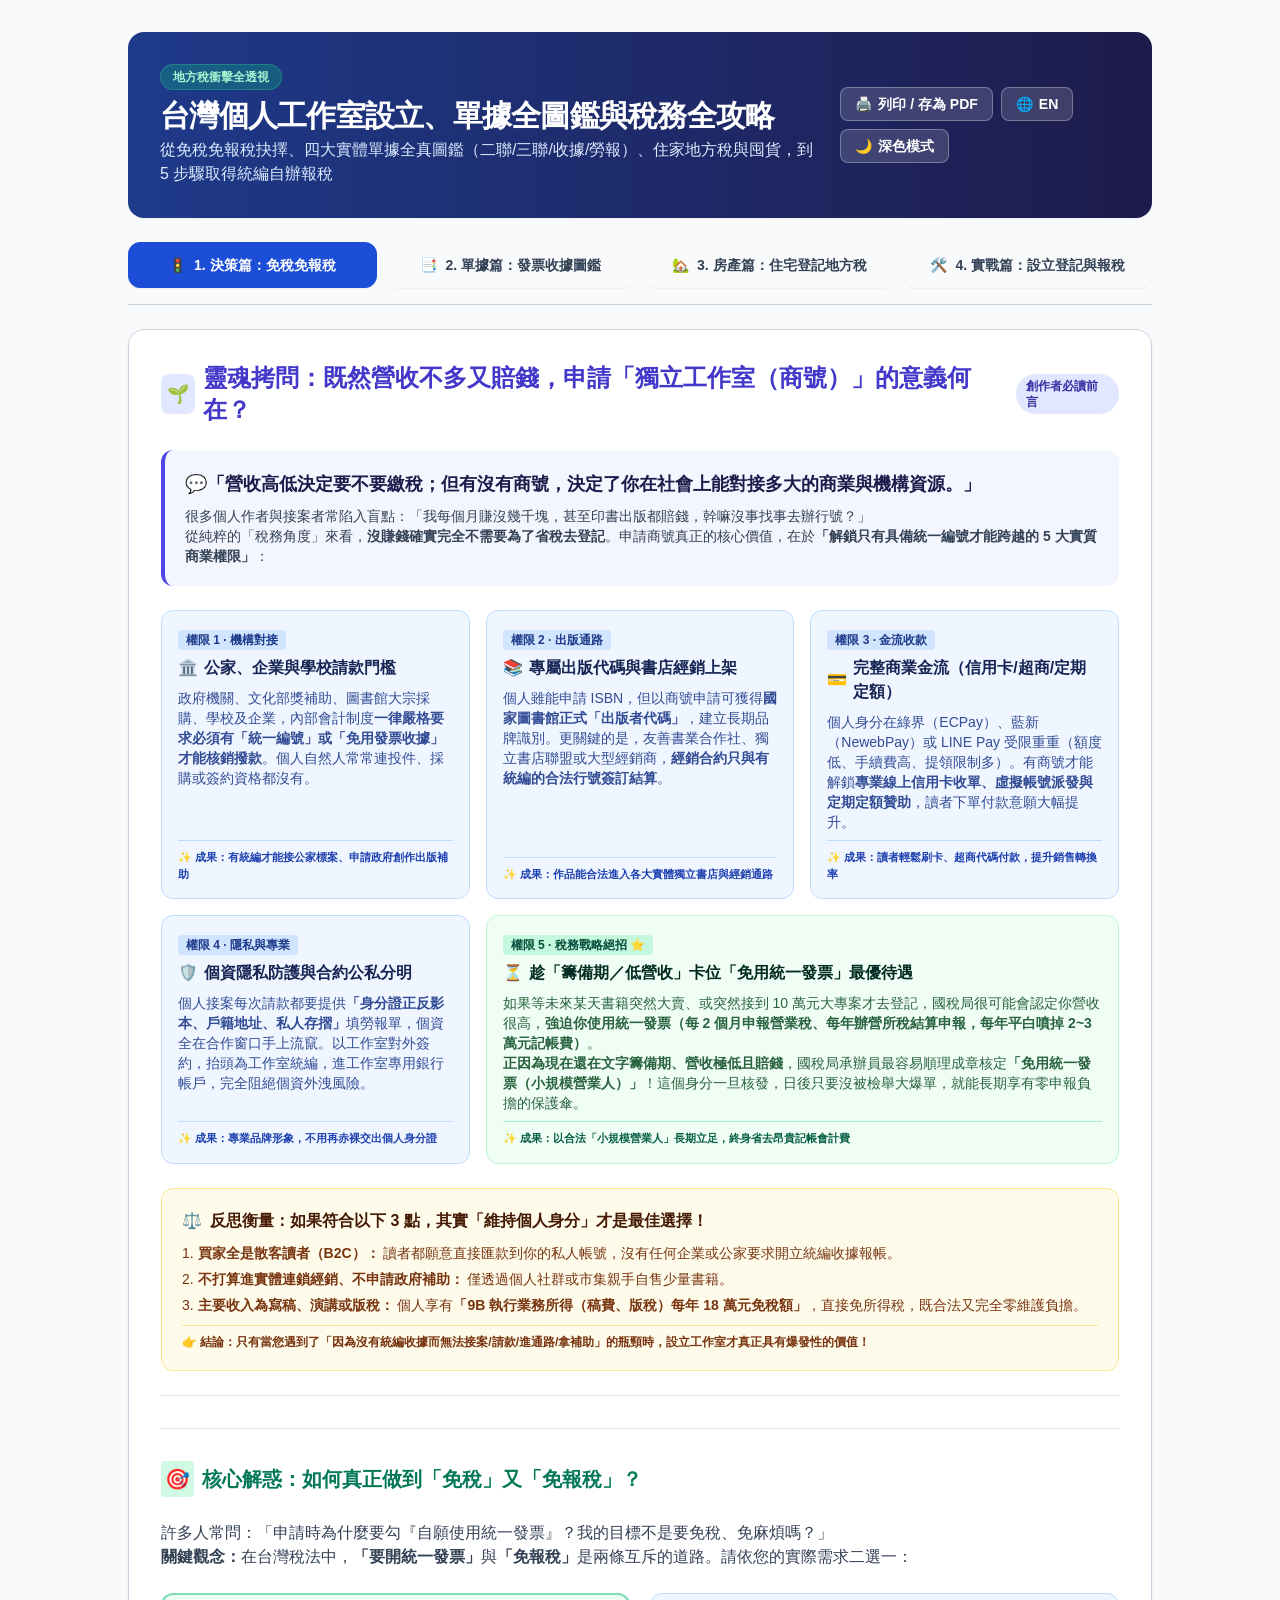
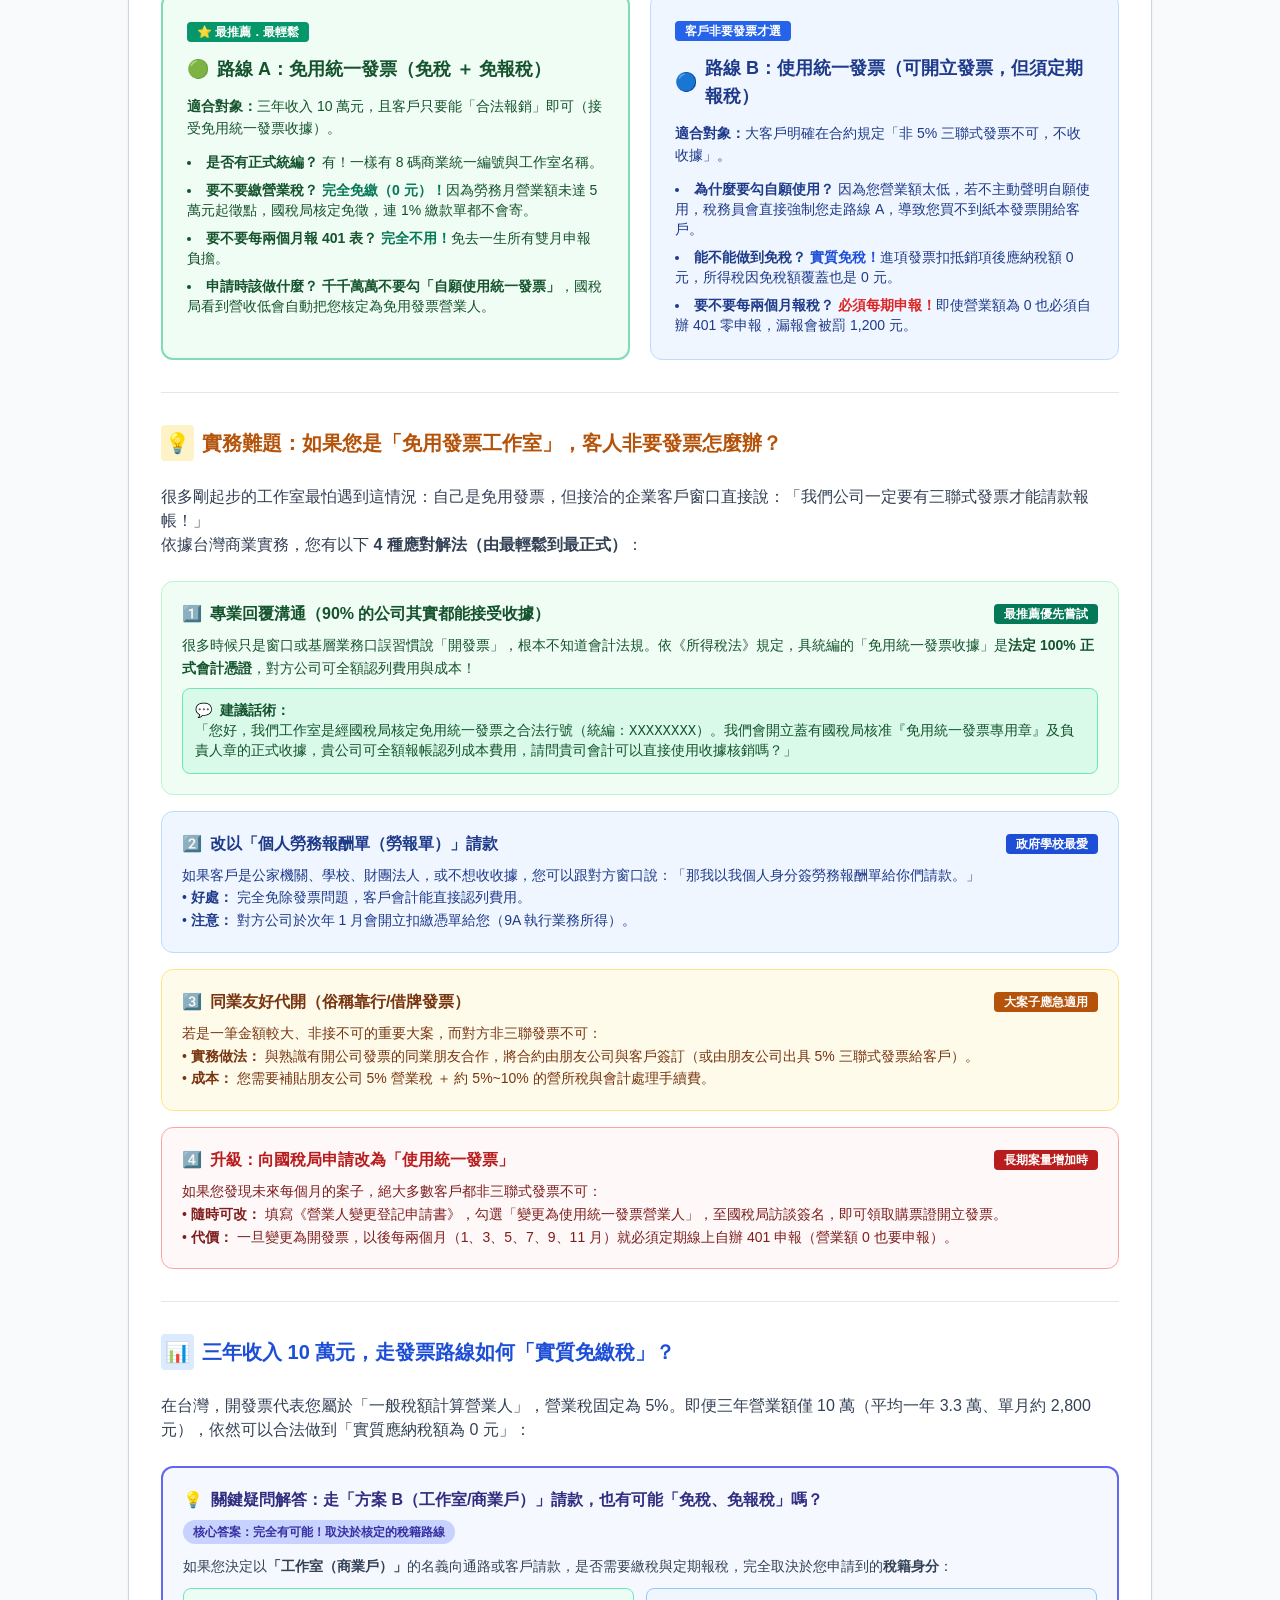
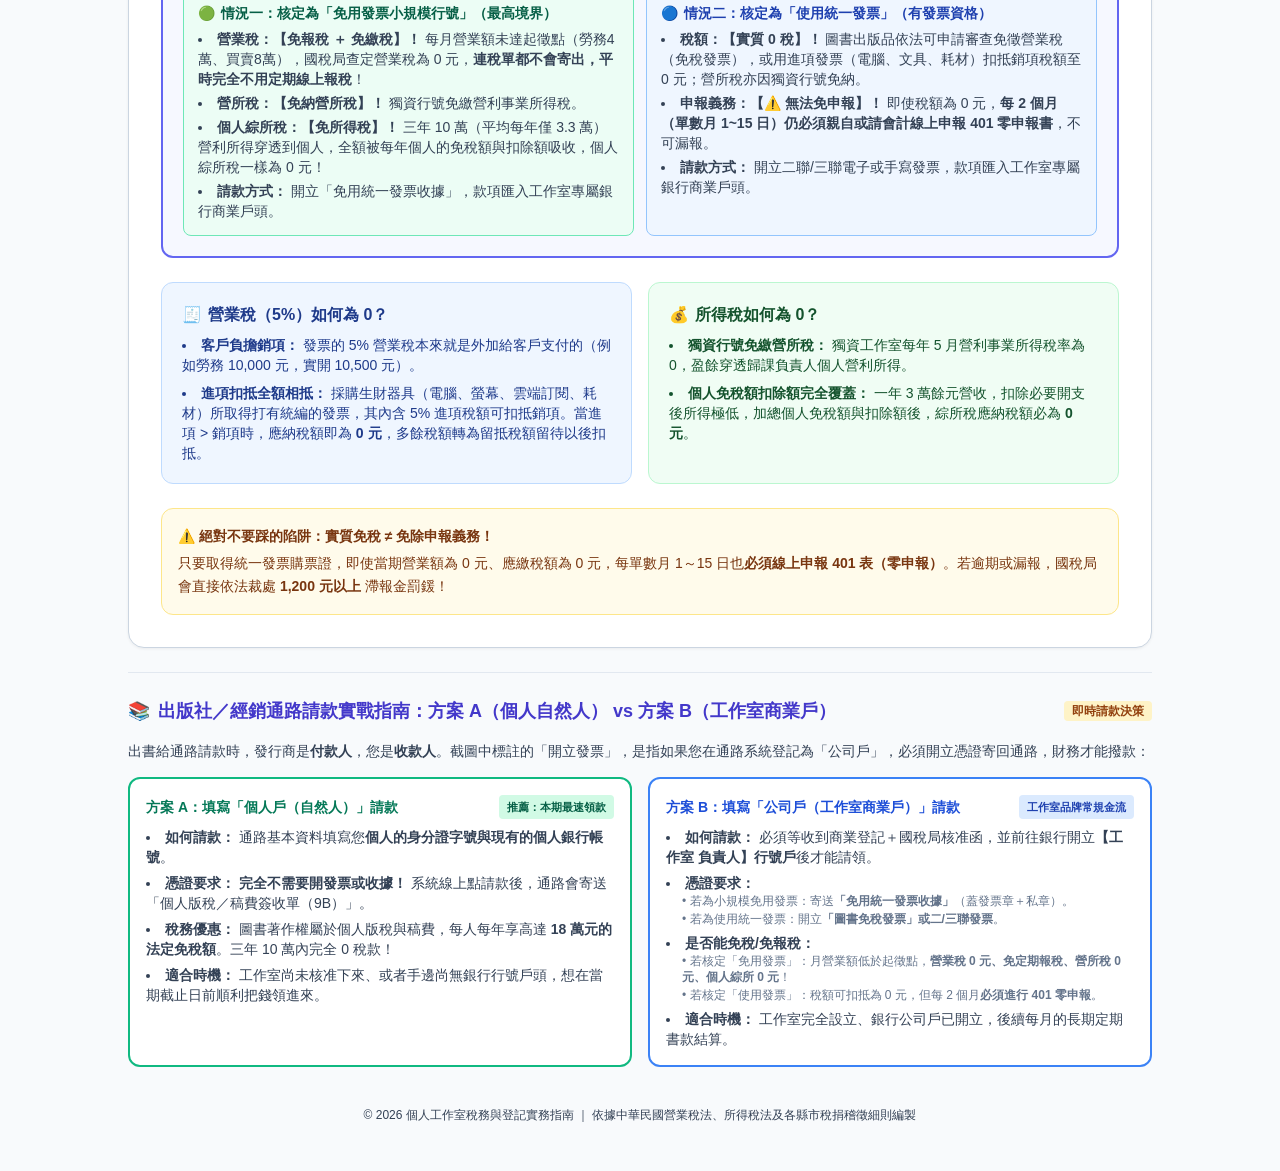
==== commit a7bef317: "feat: add section on significance of establishing an independent studio" ====
--- a/index.html
+++ b/index.html
@@ -777,7 +777,132 @@
 <!-- Tab 5: 自辦 401 申報 -->
 <!-- Tab 6: 不可扣抵進項地雷 -->
 <!-- Footer -->
-<section class="tab-content card-custom p-6 md:p-8 space-y-8" id="chap-decision"><section class="space-y-6 pt-8 border-t border-slate-200 dark:border-slate-700/60 first:border-t-0 first:pt-0" id="tab-route">
+<section class="tab-content card-custom p-6 md:p-8 space-y-8" id="chap-decision"><!-- 新增：獨立工作室的意義（營收不高、甚至賠錢，申請商號的價值與必要性評估） -->
+<section class="space-y-6 pb-6 border-b border-slate-200 dark:border-slate-700/60" id="tab-studio-significance">
+<div class="flex flex-col md:flex-row md:items-center justify-between gap-2">
+<h2 class="text-xl md:text-2xl font-bold flex items-center gap-2 text-indigo-700 dark:text-indigo-400">
+<span class="p-1.5 rounded-lg bg-indigo-100 dark:bg-indigo-900/60 text-lg">🌱</span>
+<span>靈魂拷問：既然營收不多又賠錢，申請「獨立工作室（商號）」的意義何在？</span>
+</h2>
+<span class="inline-flex items-center px-2.5 py-1 rounded-full text-xs font-semibold bg-indigo-100 text-indigo-800 dark:bg-indigo-950/70 dark:text-indigo-300 self-start md:self-auto">
+            創作者必讀前言
+        </span>
+</div>
+<!-- 核心觀念黃金律 -->
+<div class="p-4 md:p-5 rounded-xl border-l-4 border-indigo-600 bg-indigo-50/70 dark:bg-indigo-950/30 dark:border-indigo-500 space-y-2">
+<p class="text-base md:text-lg font-bold text-indigo-950 dark:text-indigo-200">
+            💬「營收高低決定要不要繳稅；但有沒有商號，決定了你在社會上能對接多大的商業與機構資源。」
+        </p>
+<p class="text-xs md:text-sm text-slate-700 dark:text-slate-300 leading-relaxed">
+            很多個人作者與接案者常陷入盲點：「我每個月賺沒幾千塊，甚至印書出版都賠錢，幹嘛沒事找事去辦行號？」<br/>
+            從純粹的「稅務角度」來看，<strong>沒賺錢確實完全不需要為了省稅去登記</strong>。申請商號真正的核心價值，在於<strong>「解鎖只有具備統一編號才能跨越的 5 大實質商業權限」</strong>：
+        </p>
+</div>
+<!-- 5大實質權限與價值 Grid -->
+<div class="grid md:grid-cols-2 lg:grid-cols-3 gap-4">
+<!-- 1. B2B / 機構門檻 -->
+<div class="p-4 rounded-xl box-info space-y-2 flex flex-col justify-between">
+<div>
+<div class="text-xs font-bold px-2 py-0.5 rounded bg-blue-200/60 dark:bg-blue-800/60 text-blue-900 dark:text-blue-200 inline-block mb-1.5">
+                    權限 1 · 機構對接
+                </div>
+<h4 class="font-bold text-base text-blue-950 dark:text-blue-100 flex items-center gap-1.5">
+<span>🏛️</span> 公家、企業與學校請款門檻
+                </h4>
+<p class="text-xs md:text-sm mt-2 leading-relaxed opacity-90">
+                    政府機關、文化部獎補助、圖書館大宗採購、學校及企業，內部會計制度<strong>一律嚴格要求必須有「統一編號」或「免用發票收據」才能核銷撥款</strong>。個人自然人常常連投件、採購或簽約資格都沒有。
+                </p>
+</div>
+<div class="text-[11px] pt-2 border-t border-blue-200 dark:border-blue-800/60 font-semibold text-blue-800 dark:text-blue-300">
+                ✨ 成果：有統編才能接公家標案、申請政府創作出版補助
+            </div>
+</div>
+<!-- 2. 出版者代碼與通路經銷 -->
+<div class="p-4 rounded-xl box-info space-y-2 flex flex-col justify-between">
+<div>
+<div class="text-xs font-bold px-2 py-0.5 rounded bg-blue-200/60 dark:bg-blue-800/60 text-blue-900 dark:text-blue-200 inline-block mb-1.5">
+                    權限 2 · 出版通路
+                </div>
+<h4 class="font-bold text-base text-blue-950 dark:text-blue-100 flex items-center gap-1.5">
+<span>📚</span> 專屬出版代碼與書店經銷上架
+                </h4>
+<p class="text-xs md:text-sm mt-2 leading-relaxed opacity-90">
+                    個人雖能申請 ISBN，但以商號申請可獲得<strong>國家圖書館正式「出版者代碼」</strong>，建立長期品牌識別。更關鍵的是，友善書業合作社、獨立書店聯盟或大型經銷商，<strong>經銷合約只與有統編的合法行號簽訂結算</strong>。
+                </p>
+</div>
+<div class="text-[11px] pt-2 border-t border-blue-200 dark:border-blue-800/60 font-semibold text-blue-800 dark:text-blue-300">
+                ✨ 成果：作品能合法進入各大實體獨立書店與經銷通路
+            </div>
+</div>
+<!-- 3. 第三方商業金流收單 -->
+<div class="p-4 rounded-xl box-info space-y-2 flex flex-col justify-between">
+<div>
+<div class="text-xs font-bold px-2 py-0.5 rounded bg-blue-200/60 dark:bg-blue-800/60 text-blue-900 dark:text-blue-200 inline-block mb-1.5">
+                    權限 3 · 金流收款
+                </div>
+<h4 class="font-bold text-base text-blue-950 dark:text-blue-100 flex items-center gap-1.5">
+<span>💳</span> 完整商業金流（信用卡/超商/定期定額）
+                </h4>
+<p class="text-xs md:text-sm mt-2 leading-relaxed opacity-90">
+                    個人身分在綠界（ECPay）、藍新（NewebPay）或 LINE Pay 受限重重（額度低、手續費高、提領限制多）。有商號才能解鎖<strong>專業線上信用卡收單、虛擬帳號派發與定期定額贊助</strong>，讀者下單付款意願大幅提升。
+                </p>
+</div>
+<div class="text-[11px] pt-2 border-t border-blue-200 dark:border-blue-800/60 font-semibold text-blue-800 dark:text-blue-300">
+                ✨ 成果：讀者輕鬆刷卡、超商代碼付款，提升銷售轉換率
+            </div>
+</div>
+<!-- 4. 個人隱私防護與合約資產化 -->
+<div class="p-4 rounded-xl box-info space-y-2 flex flex-col justify-between">
+<div>
+<div class="text-xs font-bold px-2 py-0.5 rounded bg-blue-200/60 dark:bg-blue-800/60 text-blue-900 dark:text-blue-200 inline-block mb-1.5">
+                    權限 4 · 隱私與專業
+                </div>
+<h4 class="font-bold text-base text-blue-950 dark:text-blue-100 flex items-center gap-1.5">
+<span>🛡️</span> 個資隱私防護與合約公私分明
+                </h4>
+<p class="text-xs md:text-sm mt-2 leading-relaxed opacity-90">
+                    個人接案每次請款都要提供<strong>「身分證正反影本、戶籍地址、私人存摺」</strong>填勞報單，個資全在合作窗口手上流竄。以工作室對外簽約，抬頭為工作室統編，進工作室專用銀行帳戶，完全阻絕個資外洩風險。
+                </p>
+</div>
+<div class="text-[11px] pt-2 border-t border-blue-200 dark:border-blue-800/60 font-semibold text-blue-800 dark:text-blue-300">
+                ✨ 成果：專業品牌形象，不用再赤裸交出個人身分證
+            </div>
+</div>
+<!-- 5. 趁「賠錢/低營收」卡位免發票資格 -->
+<div class="p-4 rounded-xl box-success space-y-2 flex flex-col justify-between md:col-span-2 lg:col-span-2">
+<div>
+<div class="text-xs font-bold px-2 py-0.5 rounded bg-emerald-200/60 dark:bg-emerald-800/60 text-emerald-900 dark:text-emerald-200 inline-block mb-1.5">
+                    權限 5 · 稅務戰略絕招 ⭐
+                </div>
+<h4 class="font-bold text-base text-emerald-950 dark:text-emerald-100 flex items-center gap-1.5">
+<span>⏳</span> 趁「籌備期／低營收」卡位「免用統一發票」最優待遇
+                </h4>
+<p class="text-xs md:text-sm mt-2 leading-relaxed opacity-90">
+                    如果等未來某天書籍突然大賣、或突然接到 10 萬元大專案才去登記，國稅局很可能會認定你營收很高，<strong>強迫你使用統一發票（每 2 個月申報營業稅、每年辦營所稅結算申報，每年平白噴掉 2~3 萬元記帳費）</strong>。<br/>
+<strong>正因為現在還在文字籌備期、營收極低且賠錢</strong>，國稅局承辦員最容易順理成章核定<strong>「免用統一發票（小規模營業人）」</strong>！這個身分一旦核發，日後只要沒被檢舉大爆單，就能長期享有零申報負擔的保護傘。
+                </p>
+</div>
+<div class="text-[11px] pt-2 border-t border-emerald-200 dark:border-emerald-800/60 font-semibold text-emerald-800 dark:text-emerald-300">
+                ✨ 成果：以合法「小規模營業人」長期立足，終身省去昂貴記帳會計費
+            </div>
+</div>
+</div>
+<!-- 逆向思考：什麼時候「其實根本不用辦」？ -->
+<div class="p-4 md:p-5 rounded-xl box-warning space-y-2.5">
+<h4 class="font-bold text-sm md:text-base flex items-center gap-2 text-amber-950 dark:text-amber-100">
+<span>⚖️</span> 反思衡量：如果符合以下 3 點，其實「維持個人身分」才是最佳選擇！
+        </h4>
+<div class="text-xs md:text-sm space-y-1.5 leading-relaxed">
+<p>1. <strong>買家全是散客讀者（B2C）：</strong> 讀者都願意直接匯款到你的私人帳號，沒有任何企業或公家要求開立統編收據報帳。</p>
+<p>2. <strong>不打算進實體連鎖經銷、不申請政府補助：</strong> 僅透過個人社群或市集親手自售少量書籍。</p>
+<p>3. <strong>主要收入為寫稿、演講或版稅：</strong> 個人享有<strong>「9B 執行業務所得（稿費、版稅）每年 18 萬元免稅額」</strong>，直接免所得稅，既合法又完全零維護負擔。</p>
+</div>
+<p class="text-xs font-semibold text-amber-900 dark:text-amber-300 pt-2 border-t border-amber-200 dark:border-amber-800/60">
+            👉 結論：只有當您遇到了「因為沒有統編收據而無法接案/請款/進通路/拿補助」的瓶頸時，設立工作室才真正具有爆發性的價值！
+        </p>
+</div>
+</section>
+<section class="space-y-6 pt-8 border-t border-slate-200 dark:border-slate-700/60 first:border-t-0 first:pt-0" id="tab-route">
 <h2 class="text-xl font-bold flex items-center gap-2 text-emerald-700 dark:text-emerald-400">
 <span class="p-1 rounded bg-emerald-100 dark:bg-emerald-900/60">🎯</span>
 <span id="t0_head">核心解惑：如何真正做到「免稅」又「免報稅」？</span>
@@ -1827,7 +1952,6 @@
 </div>
 </div>
 </div>
-
 </div>
 </div>
 </div>
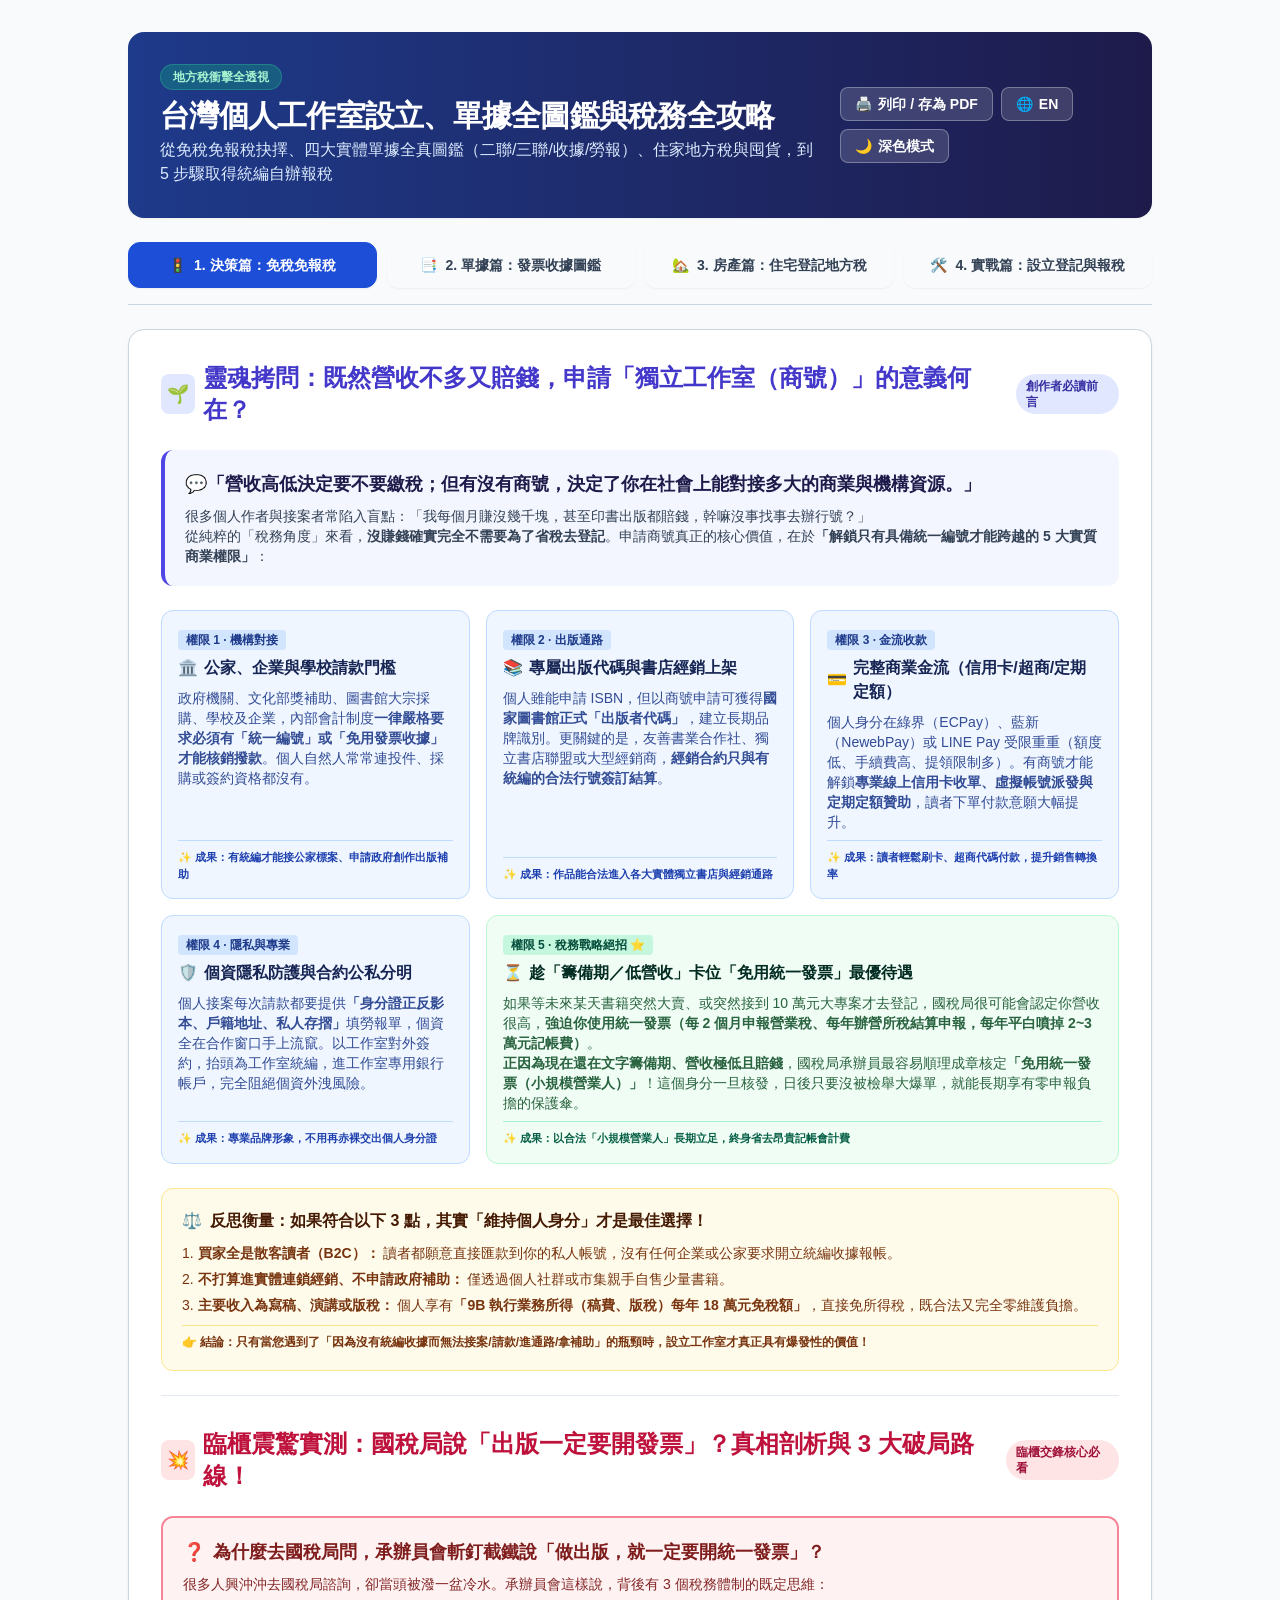
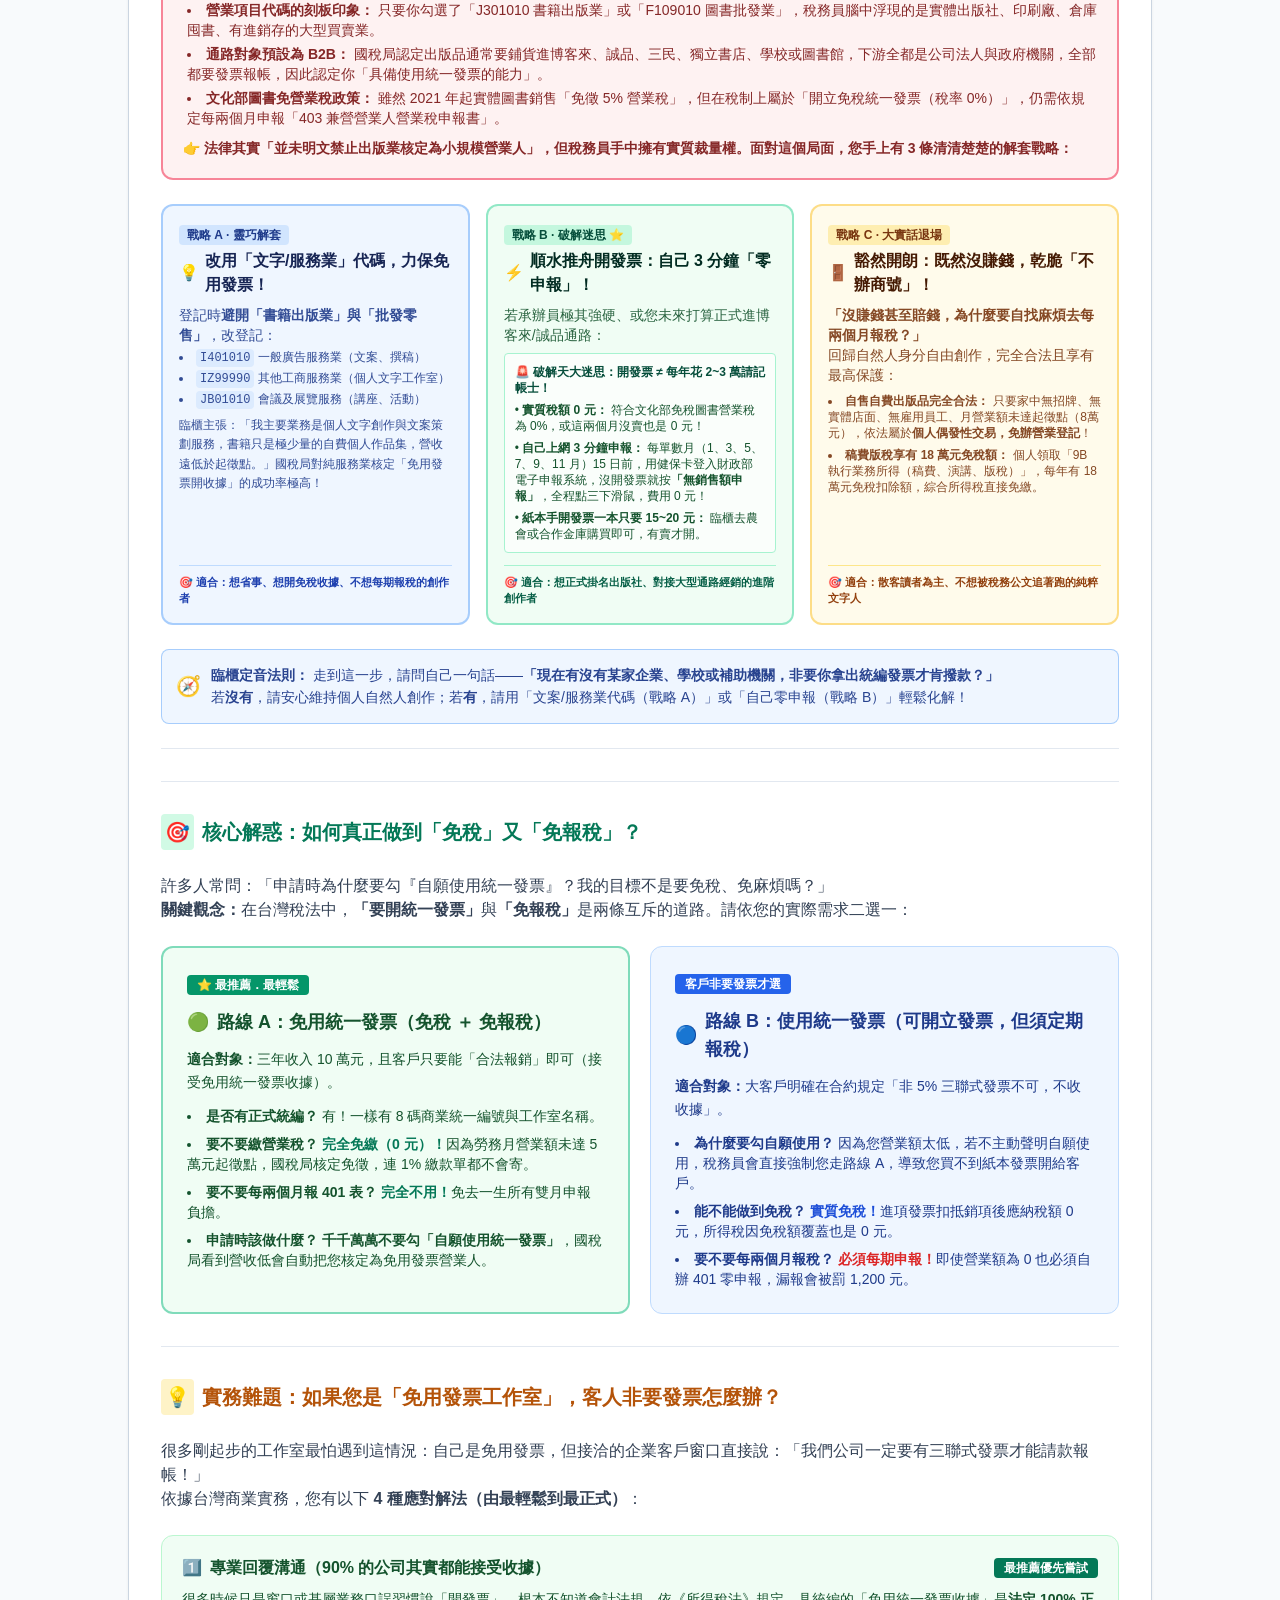
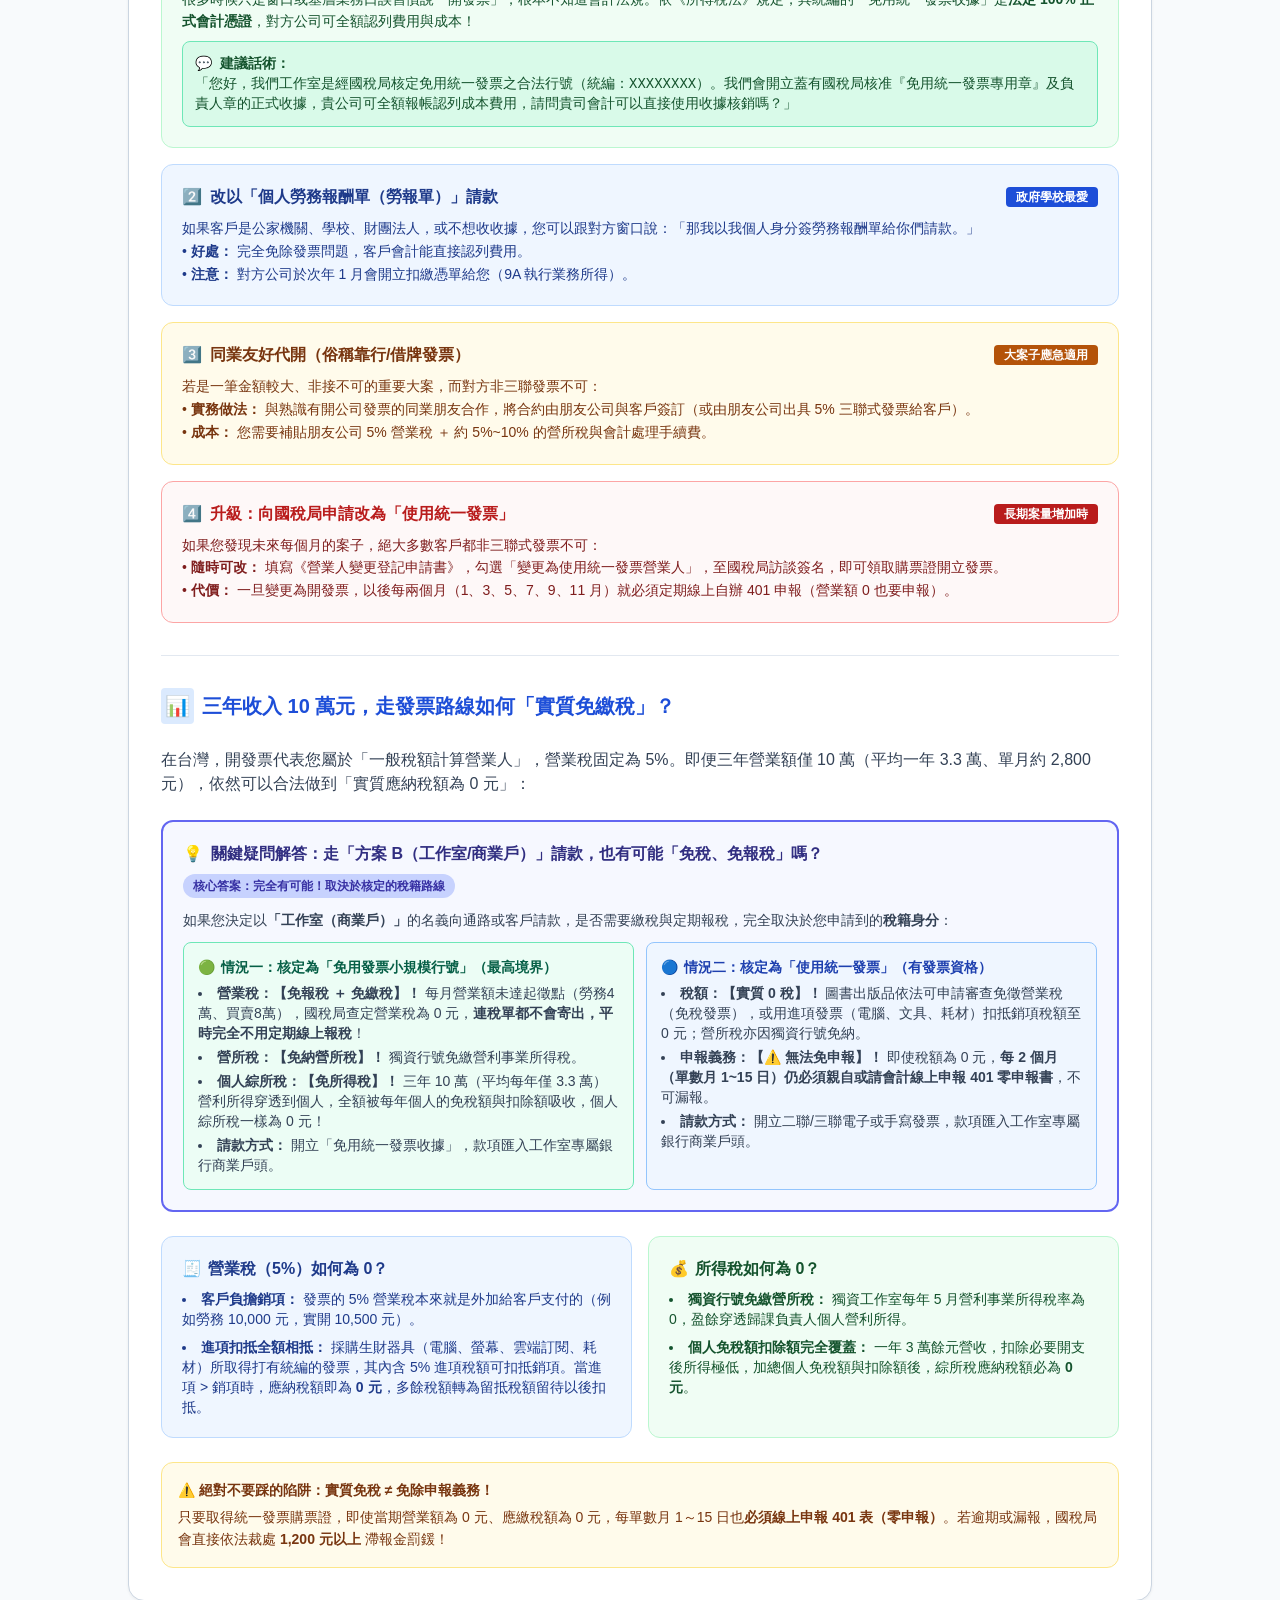
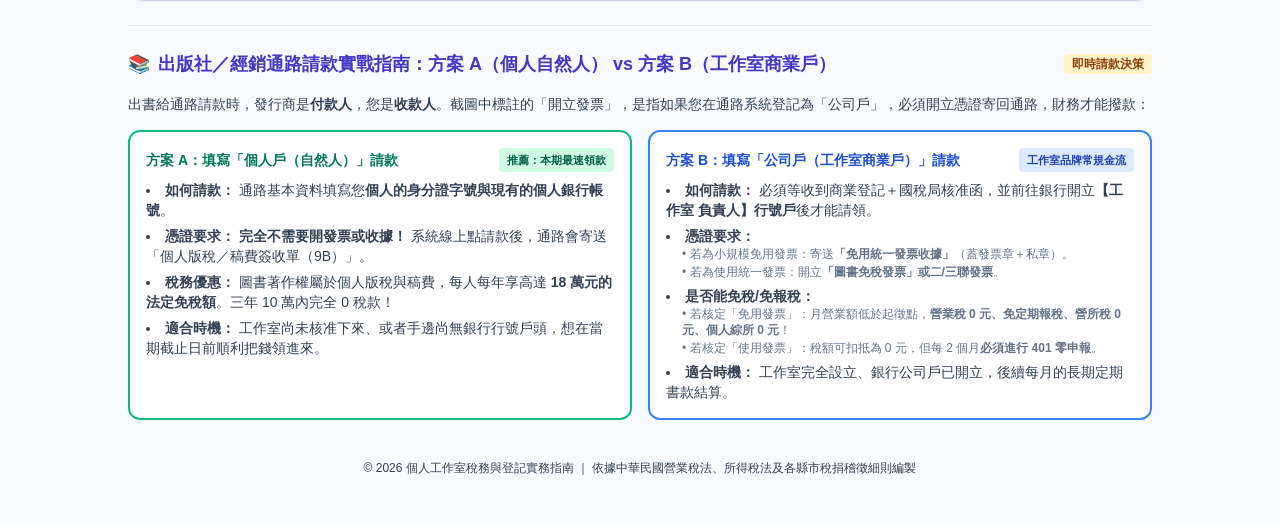
==== commit 1de04ff3: "feat: add guide on publishing vs invoice dilemma and tax counter-strategy" ====
--- a/index.html
+++ b/index.html
@@ -901,7 +901,118 @@
             👉 結論：只有當您遇到了「因為沒有統編收據而無法接案/請款/進通路/拿補助」的瓶頸時，設立工作室才真正具有爆發性的價值！
         </p>
 </div>
+</section><!-- 新增：國稅局稱「出版一定要開發票」的真相剖析與 3 大破局路線 -->
+<!-- 新增：國稅局稱「出版一定要開發票」的真相剖析與 3 大破局路線 -->
+<section class="space-y-6 pb-6 border-b border-slate-200 dark:border-slate-700/60" id="tab-publishing-invoice-truth">
+<div class="flex flex-col md:flex-row md:items-center justify-between gap-2">
+<h2 class="text-xl md:text-2xl font-bold flex items-center gap-2 text-rose-700 dark:text-rose-400">
+<span class="p-1.5 rounded-lg bg-rose-100 dark:bg-rose-900/60 text-lg">💥</span>
+<span>臨櫃震驚實測：國稅局說「出版一定要開發票」？真相剖析與 3 大破局路線！</span>
+</h2>
+<span class="inline-flex items-center px-2.5 py-1 rounded-full text-xs font-semibold bg-rose-100 text-rose-800 dark:bg-rose-950/70 dark:text-rose-300 self-start md:self-auto">
+            臨櫃交鋒核心必看
+        </span>
+</div>
+<!-- 臨櫃真相還原 -->
+<div class="p-4 md:p-5 rounded-xl box-danger border-2 border-rose-500/60 space-y-2">
+<p class="text-base md:text-lg font-bold flex items-center gap-2">
+<span>❓</span> 為什麼去國稅局問，承辦員會斬釘截鐵說「做出版，就一定要開統一發票」？
+        </p>
+<div class="text-xs md:text-sm leading-relaxed space-y-1.5 opacity-95">
+<p>很多人興沖沖去國稅局諮詢，卻當頭被潑一盆冷水。承辦員會這樣說，背後有 3 個稅務體制的既定思維：</p>
+<ul class="list-disc list-inside space-y-1 pl-1">
+<li><strong>營業項目代碼的刻板印象：</strong> 只要你勾選了「J301010 書籍出版業」或「F109010 圖書批發業」，稅務員腦中浮現的是實體出版社、印刷廠、倉庫囤書、有進銷存的大型買賣業。</li>
+<li><strong>通路對象預設為 B2B：</strong> 國稅局認定出版品通常要鋪貨進博客來、誠品、三民、獨立書店、學校或圖書館，下游全都是公司法人與政府機關，全部都要發票報帳，因此認定你「具備使用統一發票的能力」。</li>
+<li><strong>文化部圖書免營業稅政策：</strong> 雖然 2021 年起實體圖書銷售「免徵 5% 營業稅」，但在稅制上屬於「開立免稅統一發票（稅率 0%）」，仍需依規定每兩個月申報「403 兼營營業人營業稅申報書」。</li>
+</ul>
+<p class="pt-1 font-bold">
+                👉 法律其實「並未明文禁止出版業核定為小規模營業人」，但稅務員手中擁有實質裁量權。面對這個局面，您手上有 3 條清清楚楚的解套戰略：
+            </p>
+</div>
+</div>
+<!-- 3大破局路線 Grid -->
+<div class="grid md:grid-cols-3 gap-4">
+<!-- 路線 1：改用服務業代碼 -->
+<div class="p-4 rounded-xl box-info space-y-3 flex flex-col justify-between border-2 border-blue-400/50">
+<div>
+<div class="text-xs font-bold px-2 py-0.5 rounded bg-blue-200/60 dark:bg-blue-800/60 text-blue-900 dark:text-blue-200 inline-block mb-1">
+                    戰略 A · 靈巧解套
+                </div>
+<h4 class="font-bold text-base text-blue-950 dark:text-blue-100 flex items-center gap-1.5">
+<span>💡</span> 改用「文字/服務業」代碼，力保免用發票！
+                </h4>
+<p class="text-xs md:text-sm mt-2 leading-relaxed opacity-90">
+                    登記時<strong>避開「書籍出版業」與「批發零售」</strong>，改登記：
+                </p>
+<ul class="text-xs list-disc list-inside space-y-1 mt-1 opacity-90 font-medium">
+<li><code class="px-1 py-0.5 bg-blue-100 dark:bg-blue-900/80 rounded">I401010</code> 一般廣告服務業（文案、撰稿）</li>
+<li><code class="px-1 py-0.5 bg-blue-100 dark:bg-blue-900/80 rounded">IZ99990</code> 其他工商服務業（個人文字工作室）</li>
+<li><code class="px-1 py-0.5 bg-blue-100 dark:bg-blue-900/80 rounded">JB01010</code> 會議及展覽服務（講座、活動）</li>
+</ul>
+<p class="text-xs mt-2 leading-relaxed opacity-90">
+                    臨櫃主張：「我主要業務是個人文字創作與文案策劃服務，書籍只是極少量的自費個人作品集，營收遠低於起徵點。」國稅局對純服務業核定「免用發票開收據」的成功率極高！
+                </p>
+</div>
+<div class="text-[11px] pt-2 border-t border-blue-200 dark:border-blue-800/60 font-semibold text-blue-800 dark:text-blue-300">
+                🎯 適合：想省事、想開免稅收據、不想每期報稅的創作者
+            </div>
+</div>
+<!-- 路線 2：順水推舟自己 0 元申報 -->
+<div class="p-4 rounded-xl box-success space-y-3 flex flex-col justify-between border-2 border-emerald-400/50">
+<div>
+<div class="text-xs font-bold px-2 py-0.5 rounded bg-emerald-200/60 dark:bg-emerald-800/60 text-emerald-900 dark:text-emerald-200 inline-block mb-1">
+                    戰略 B · 破解迷思 ⭐
+                </div>
+<h4 class="font-bold text-base text-emerald-950 dark:text-emerald-100 flex items-center gap-1.5">
+<span>⚡</span> 順水推舟開發票：自己 3 分鐘「零申報」！
+                </h4>
+<p class="text-xs md:text-sm mt-2 leading-relaxed opacity-90">
+                    若承辦員極其強硬、或您未來打算正式進博客來/誠品通路：
+                </p>
+<div class="p-2.5 rounded bg-white/70 dark:bg-slate-900/80 border border-emerald-200 dark:border-emerald-700 text-xs space-y-1.5 mt-2">
+<p class="font-bold text-emerald-900 dark:text-emerald-300">🚨 破解天大迷思：開發票 ≠ 每年花 2~3 萬請記帳士！</p>
+<p>• <strong>實質稅額 0 元：</strong> 符合文化部免稅圖書營業稅為 0%，或這兩個月沒賣也是 0 元！</p>
+<p>• <strong>自己上網 3 分鐘申報：</strong> 每單數月（1、3、5、7、9、11 月）15 日前，用健保卡登入財政部電子申報系統，沒開發票就按<strong>「無銷售額申報」</strong>，全程點三下滑鼠，費用 0 元！</p>
+<p>• <strong>紙本手開發票一本只要 15~20 元：</strong> 臨櫃去農會或合作金庫購買即可，有賣才開。</p>
+</div>
+</div>
+<div class="text-[11px] pt-2 border-t border-emerald-200 dark:border-emerald-800/60 font-semibold text-emerald-800 dark:text-emerald-300">
+                🎯 適合：想正式掛名出版社、對接大型通路經銷的進階創作者
+            </div>
+</div>
+<!-- 路線 3：根本不要辦登記 -->
+<div class="p-4 rounded-xl box-warning space-y-3 flex flex-col justify-between border-2 border-amber-400/50">
+<div>
+<div class="text-xs font-bold px-2 py-0.5 rounded bg-amber-200/60 dark:bg-amber-800/60 text-amber-900 dark:text-amber-200 inline-block mb-1">
+                    戰略 C · 大實話退場
+                </div>
+<h4 class="font-bold text-base text-amber-950 dark:text-amber-100 flex items-center gap-1.5">
+<span>🚪</span> 豁然開朗：既然沒賺錢，乾脆「不辦商號」！
+                </h4>
+<p class="text-xs md:text-sm mt-2 leading-relaxed opacity-90">
+<strong>「沒賺錢甚至賠錢，為什麼要自找麻煩去每兩個月報稅？」</strong><br/>
+                    回歸自然人身分自由創作，完全合法且享有最高保護：
+                </p>
+<ul class="text-xs list-disc list-inside space-y-1.5 mt-2 opacity-90">
+<li><strong>自售自費出版品完全合法：</strong> 只要家中無招牌、無實體店面、無雇用員工、月營業額未達起徵點（8萬元），依法屬於<strong>個人偶發性交易，免辦營業登記</strong>！</li>
+<li><strong>稿費版稅享有 18 萬元免稅額：</strong> 個人領取「9B 執行業務所得（稿費、演講、版稅）」，每年有 18 萬元免稅扣除額，綜合所得稅直接免繳。</li>
+</ul>
+</div>
+<div class="text-[11px] pt-2 border-t border-amber-200 dark:border-amber-800/60 font-semibold text-amber-800 dark:text-amber-300">
+                🎯 適合：散客讀者為主、不想被稅務公文追著跑的純粹文字人
+            </div>
+</div>
+</div>
+<!-- 終極決策心法 -->
+<div class="p-3.5 rounded-lg box-info border border-blue-400/50 text-xs md:text-sm flex items-center gap-2.5">
+<span class="text-xl">🧭</span>
+<div class="leading-relaxed opacity-95">
+<strong>臨櫃定音法則：</strong> 走到這一步，請問自己一句話——<strong>「現在有沒有某家企業、學校或補助機關，非要你拿出統編發票才肯撥款？」</strong><br/>
+            若<strong>沒有</strong>，請安心維持個人自然人創作；若<strong>有</strong>，請用「文案/服務業代碼（戰略 A）」或「自己零申報（戰略 B）」輕鬆化解！
+        </div>
+</div>
 </section>
+
 <section class="space-y-6 pt-8 border-t border-slate-200 dark:border-slate-700/60 first:border-t-0 first:pt-0" id="tab-route">
 <h2 class="text-xl font-bold flex items-center gap-2 text-emerald-700 dark:text-emerald-400">
 <span class="p-1 rounded bg-emerald-100 dark:bg-emerald-900/60">🎯</span>
@@ -1945,6 +2056,11 @@
 <p><strong>• 明天現場：</strong> 櫃台審核同意以免用發票送件，心裡就有八、九成把握。</p>
 <p><strong>• 正式確認（約 3~7 天）：</strong> 收到國稅局掛號核准公文，只要上面載明<strong>『准予免用統一發票』</strong>，即 100% 正式確認免每期報稅！</p>
 </div>
+</div>
+<div class="p-3.5 rounded-lg sop-q-card">
+<p class="font-bold mb-1.5 sop-q-title">❓ 承辦員問／質疑：「你申請有出版業，出版一定要開發票，不能免用發票！」</p>
+<p class="leading-relaxed"><strong>✅ 建議回答話術：</strong>「報告承辦員，我不是一般大量進銷存批發的實體出版社。我主要從事的是<strong>個人文字創作與文案策劃服務</strong>，目前都在籌備寫作期，每個月營收非常微薄甚至掛零，書籍只是少數自費印製的個人作品集，完全符合小規模營業人（遠低於起徵點）標準。如果可以，請務必幫我核定免用統一發票；如果出版代碼有疑慮，<strong>我願意當場變更營業項目為文字與工商服務業</strong>，請務必成全免發票！」</p>
+<p class="text-xs mt-2 pt-2 border-t border-slate-200/60 dark:border-slate-700/60 sop-tip-text">💡 <strong class="text-indigo-600 dark:text-indigo-300">臨櫃底牌：</strong> 承辦員若極端堅持，退路有二：① 當場改營業項目為服務業（避開出版業代碼）；② 接受使用發票，但回家自己用健保卡上網「3 分鐘零申報」，一毛記帳士費用都不用花！</p>
 </div>
 <div class="p-3.5 rounded-lg sop-housing-card">
 <p class="font-bold mb-1.5 sop-housing-title">🏡 房屋稅 100% 全額自住優惠爭取小撇步（現況完全符合！）：</p>
